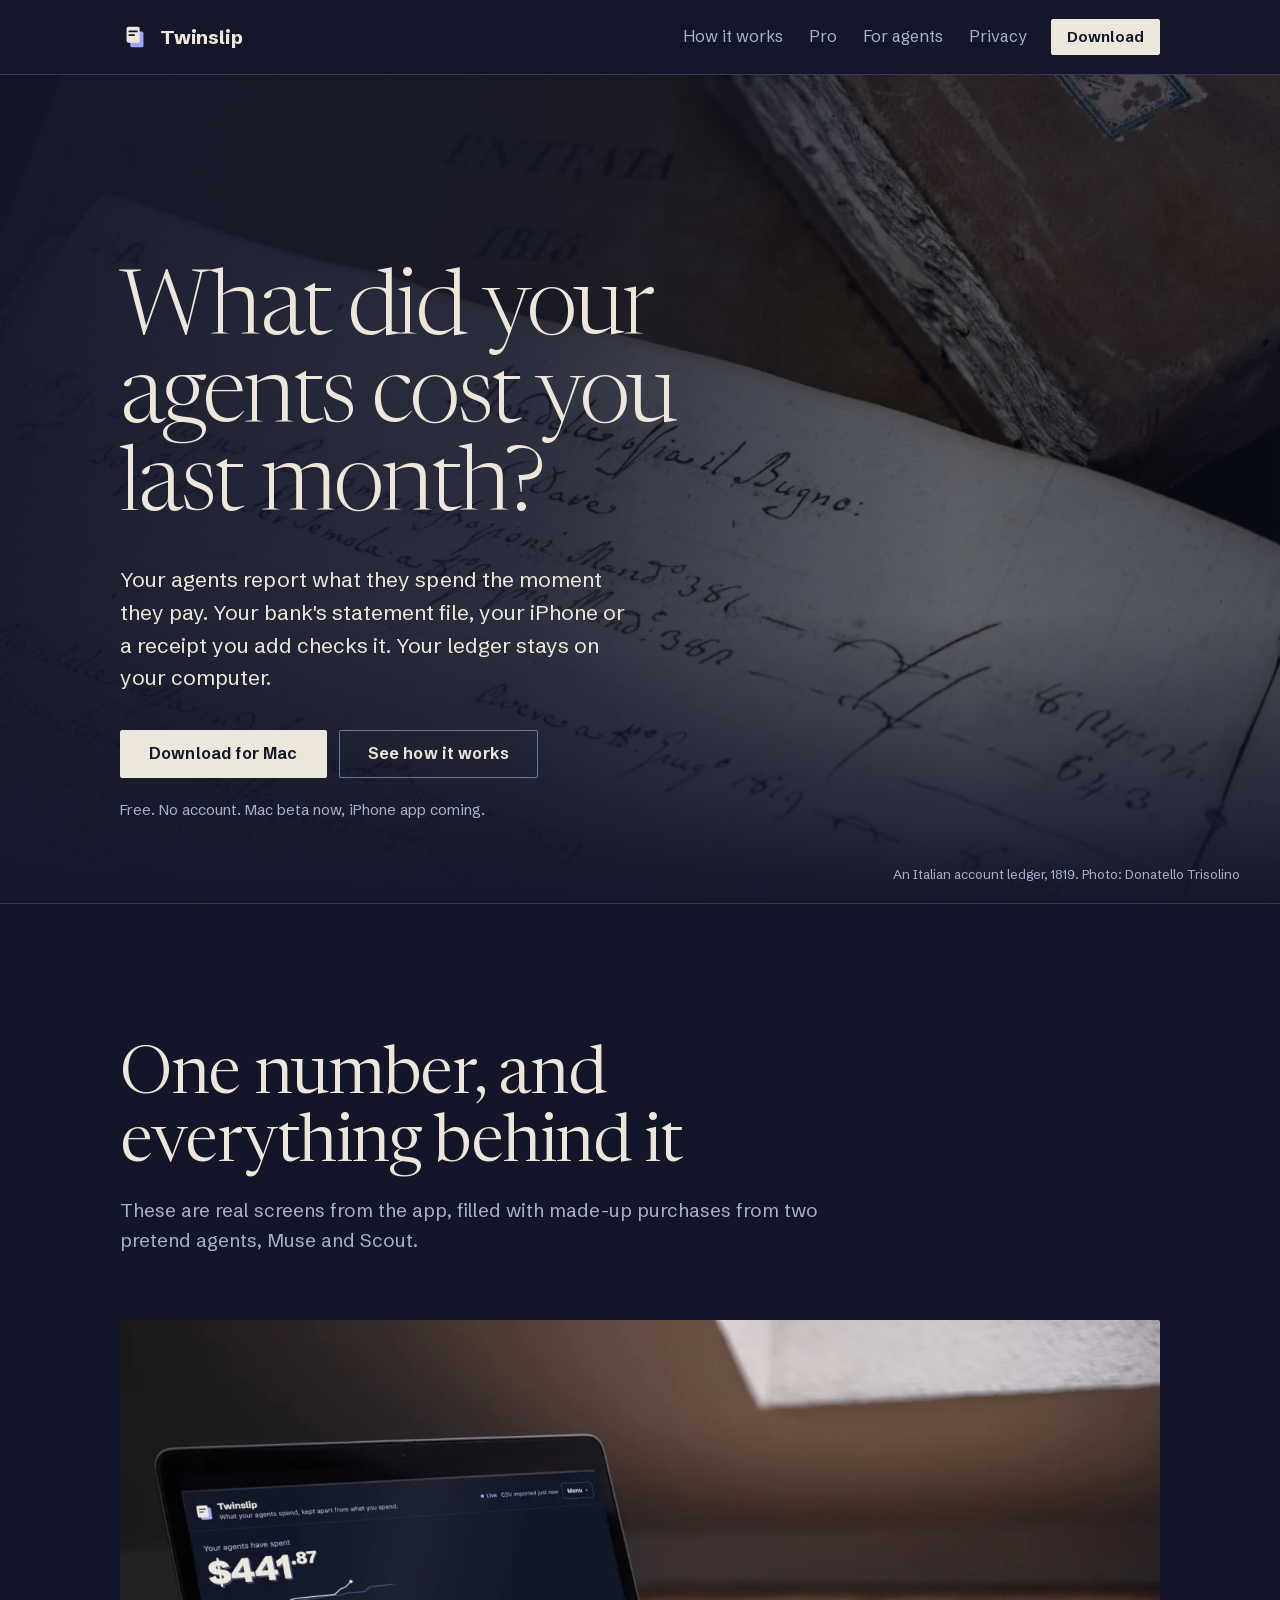
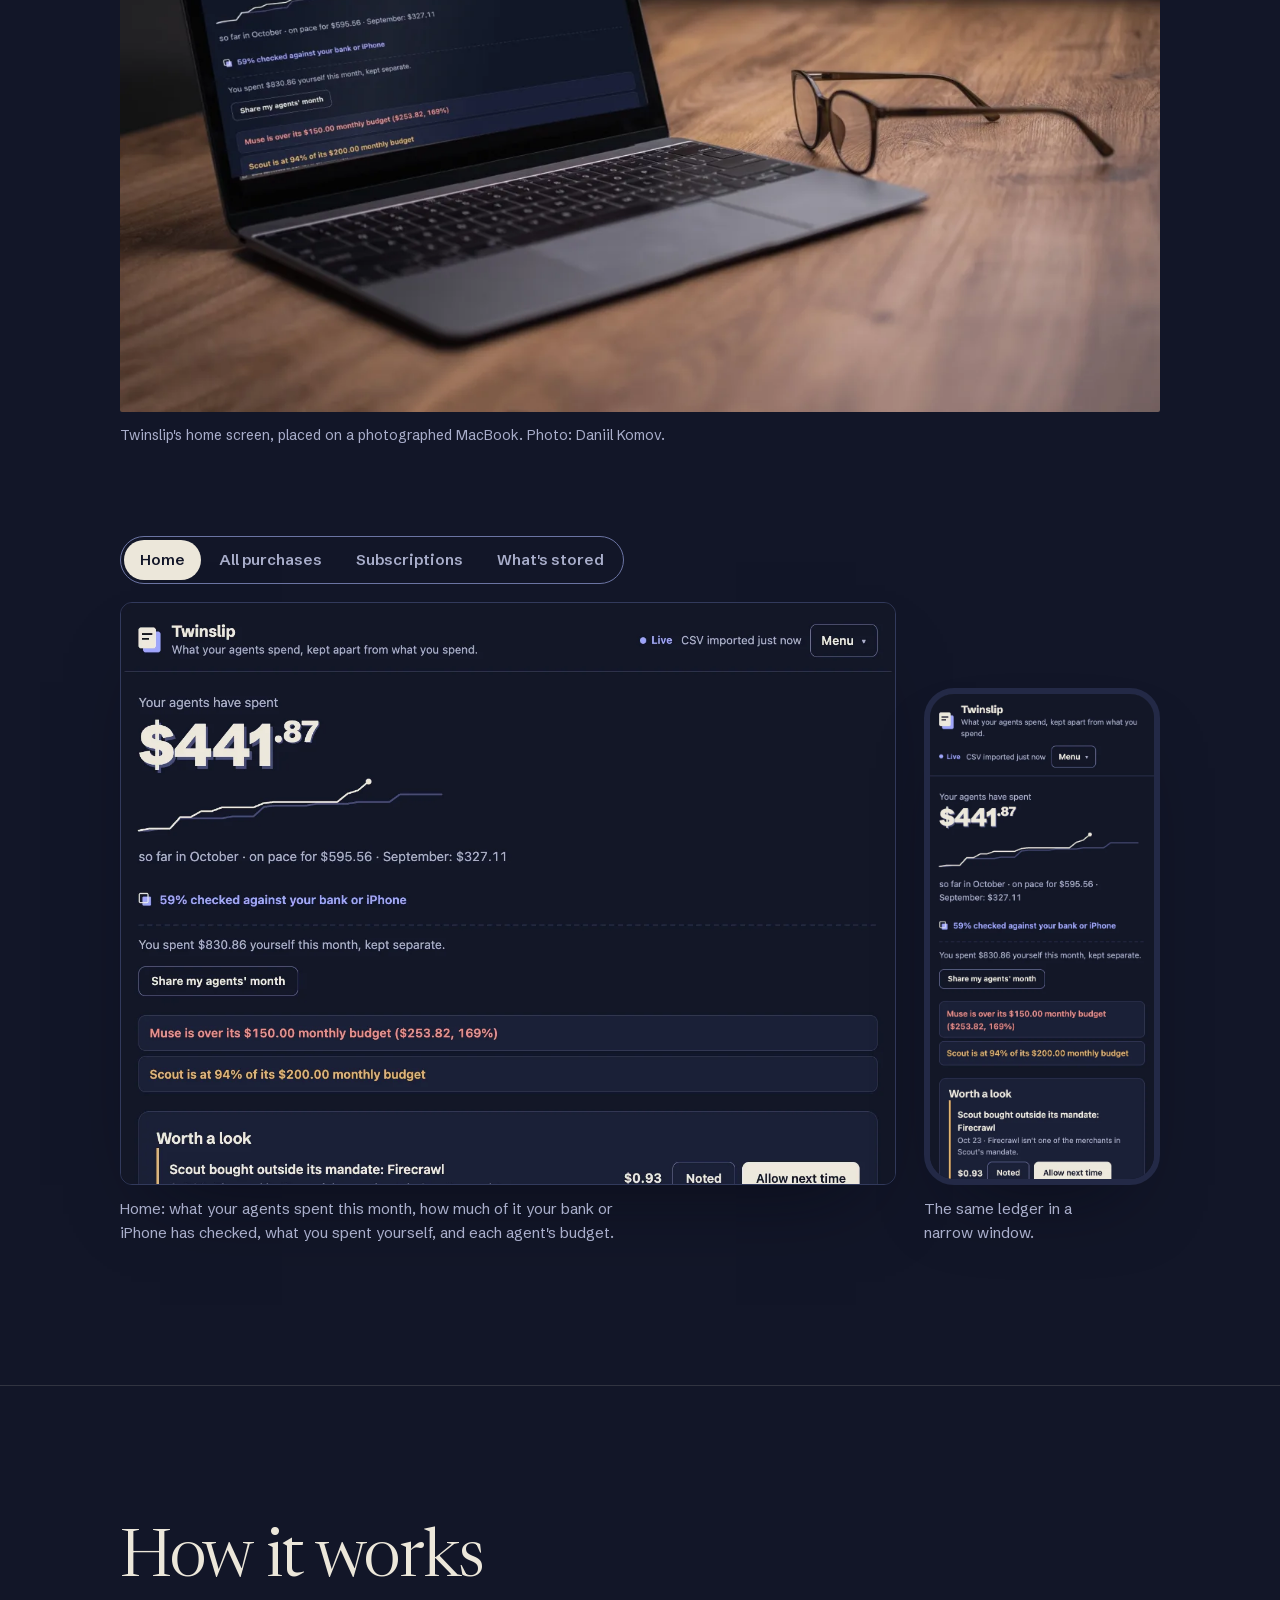
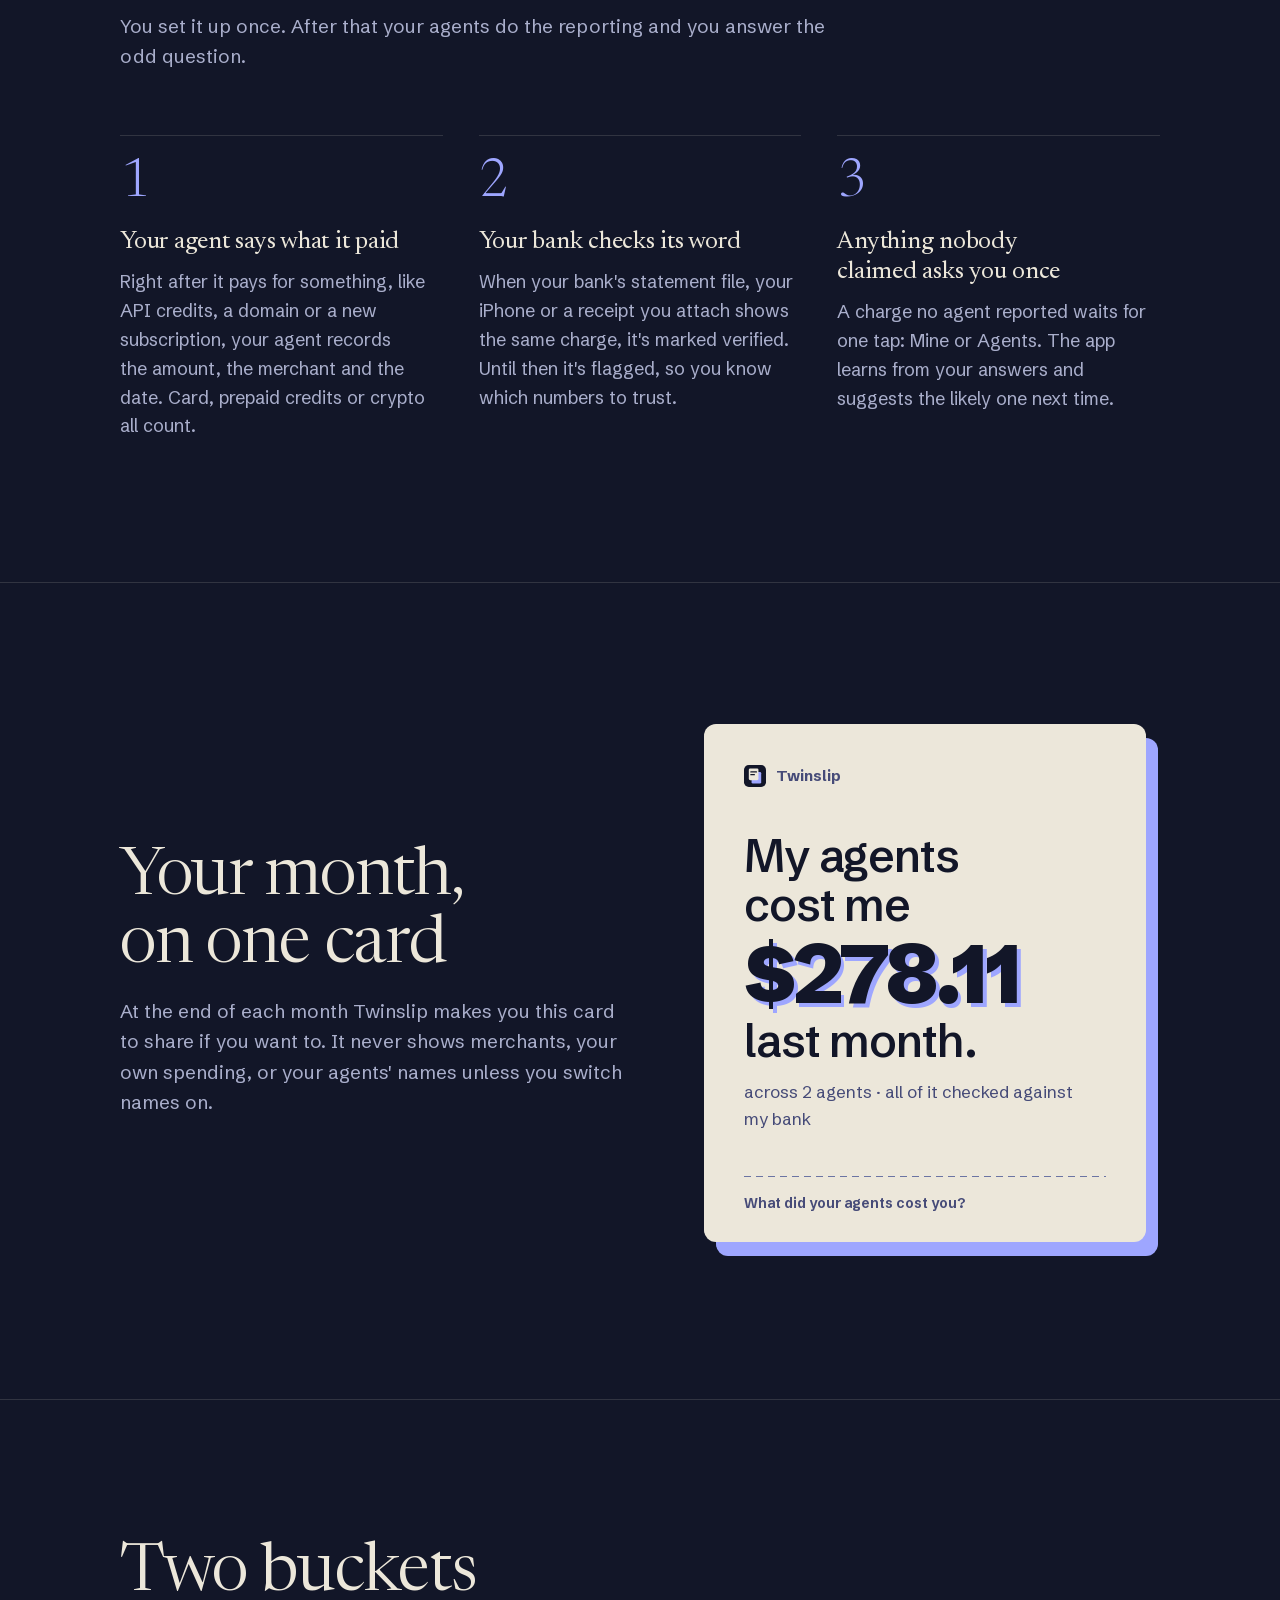
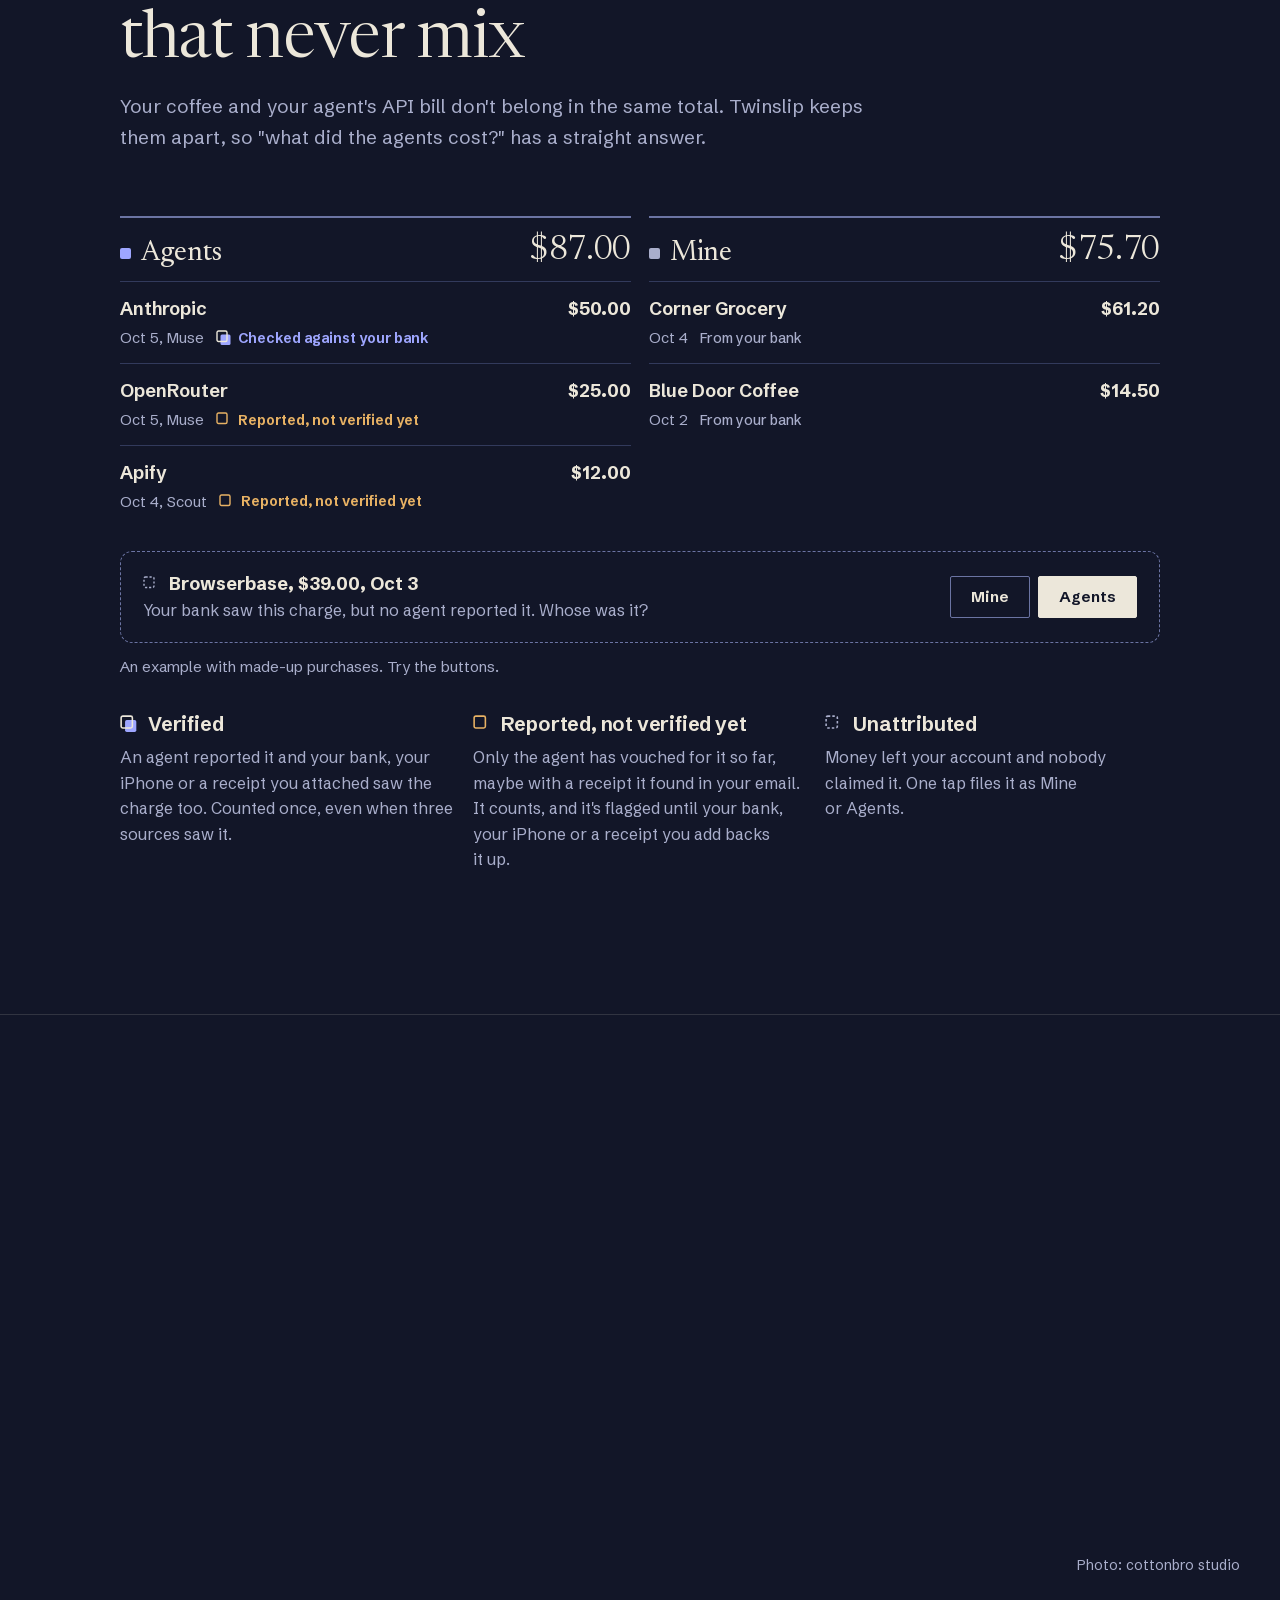
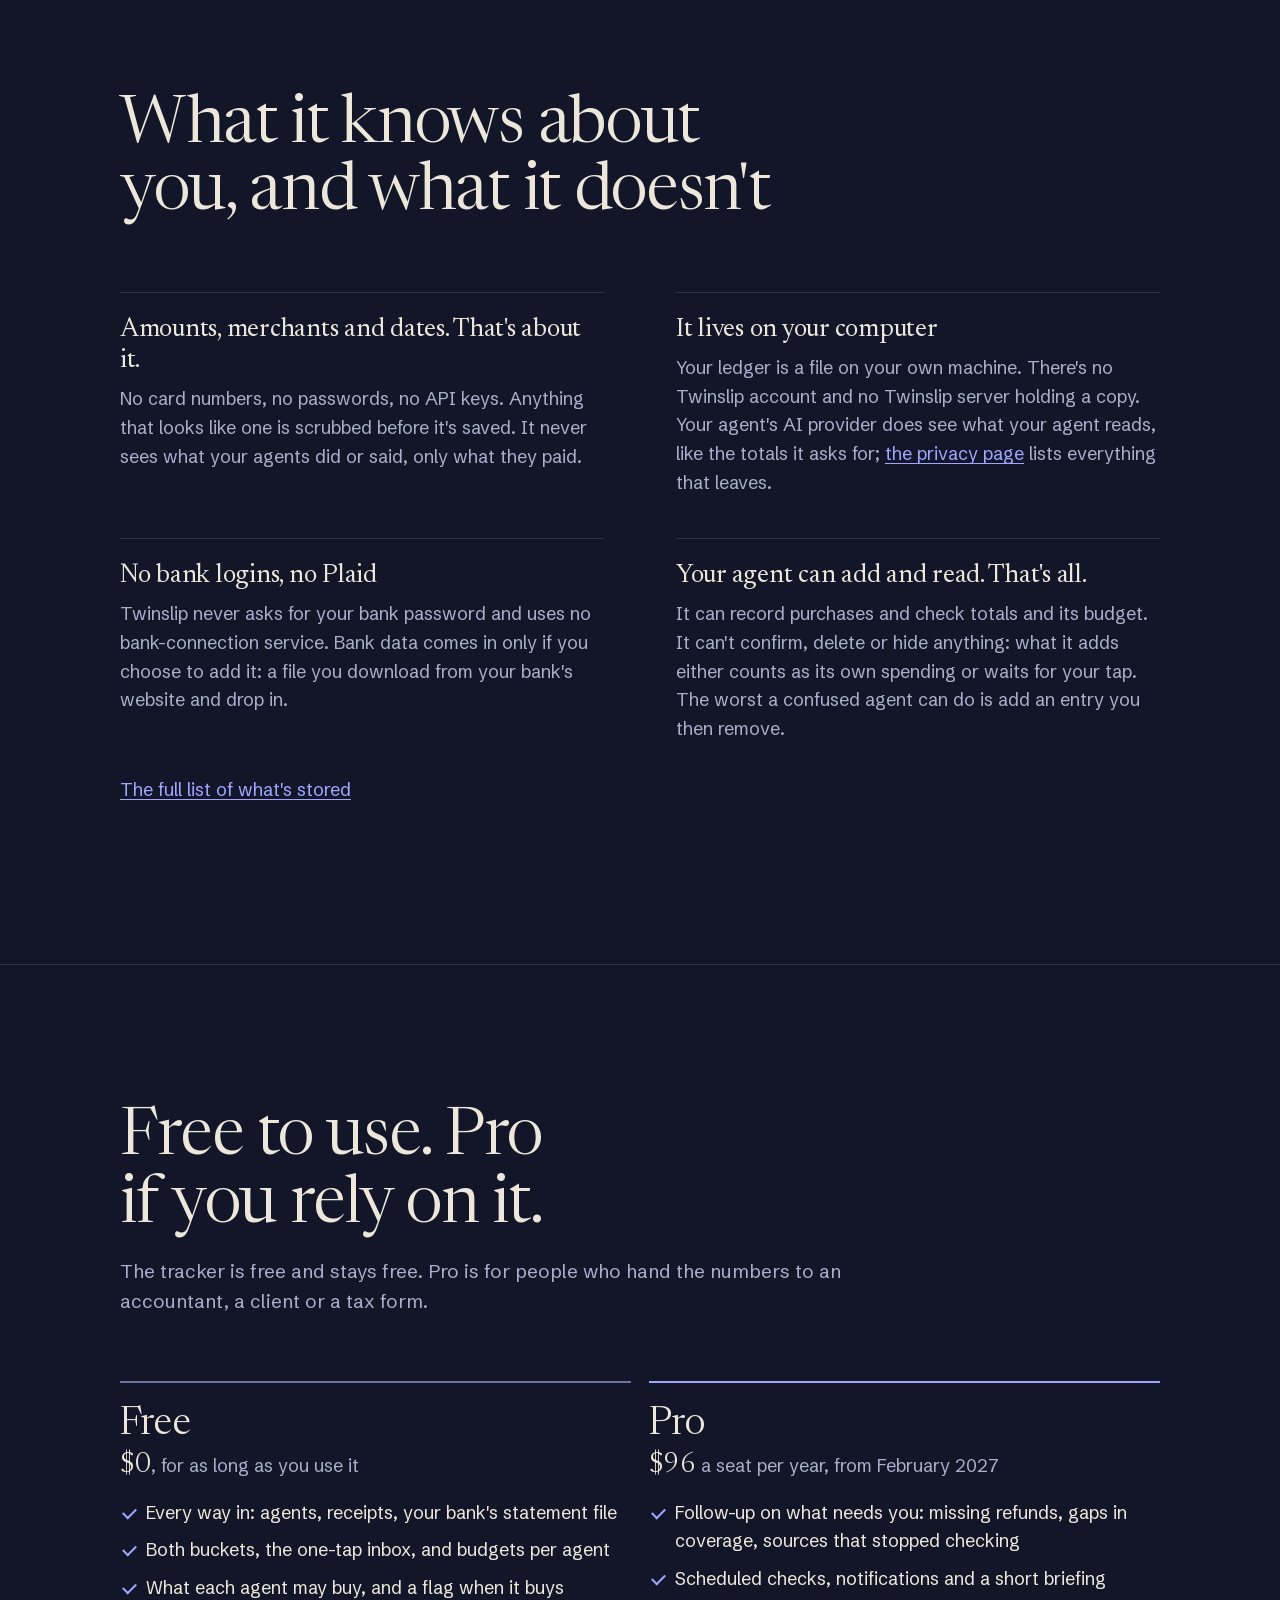
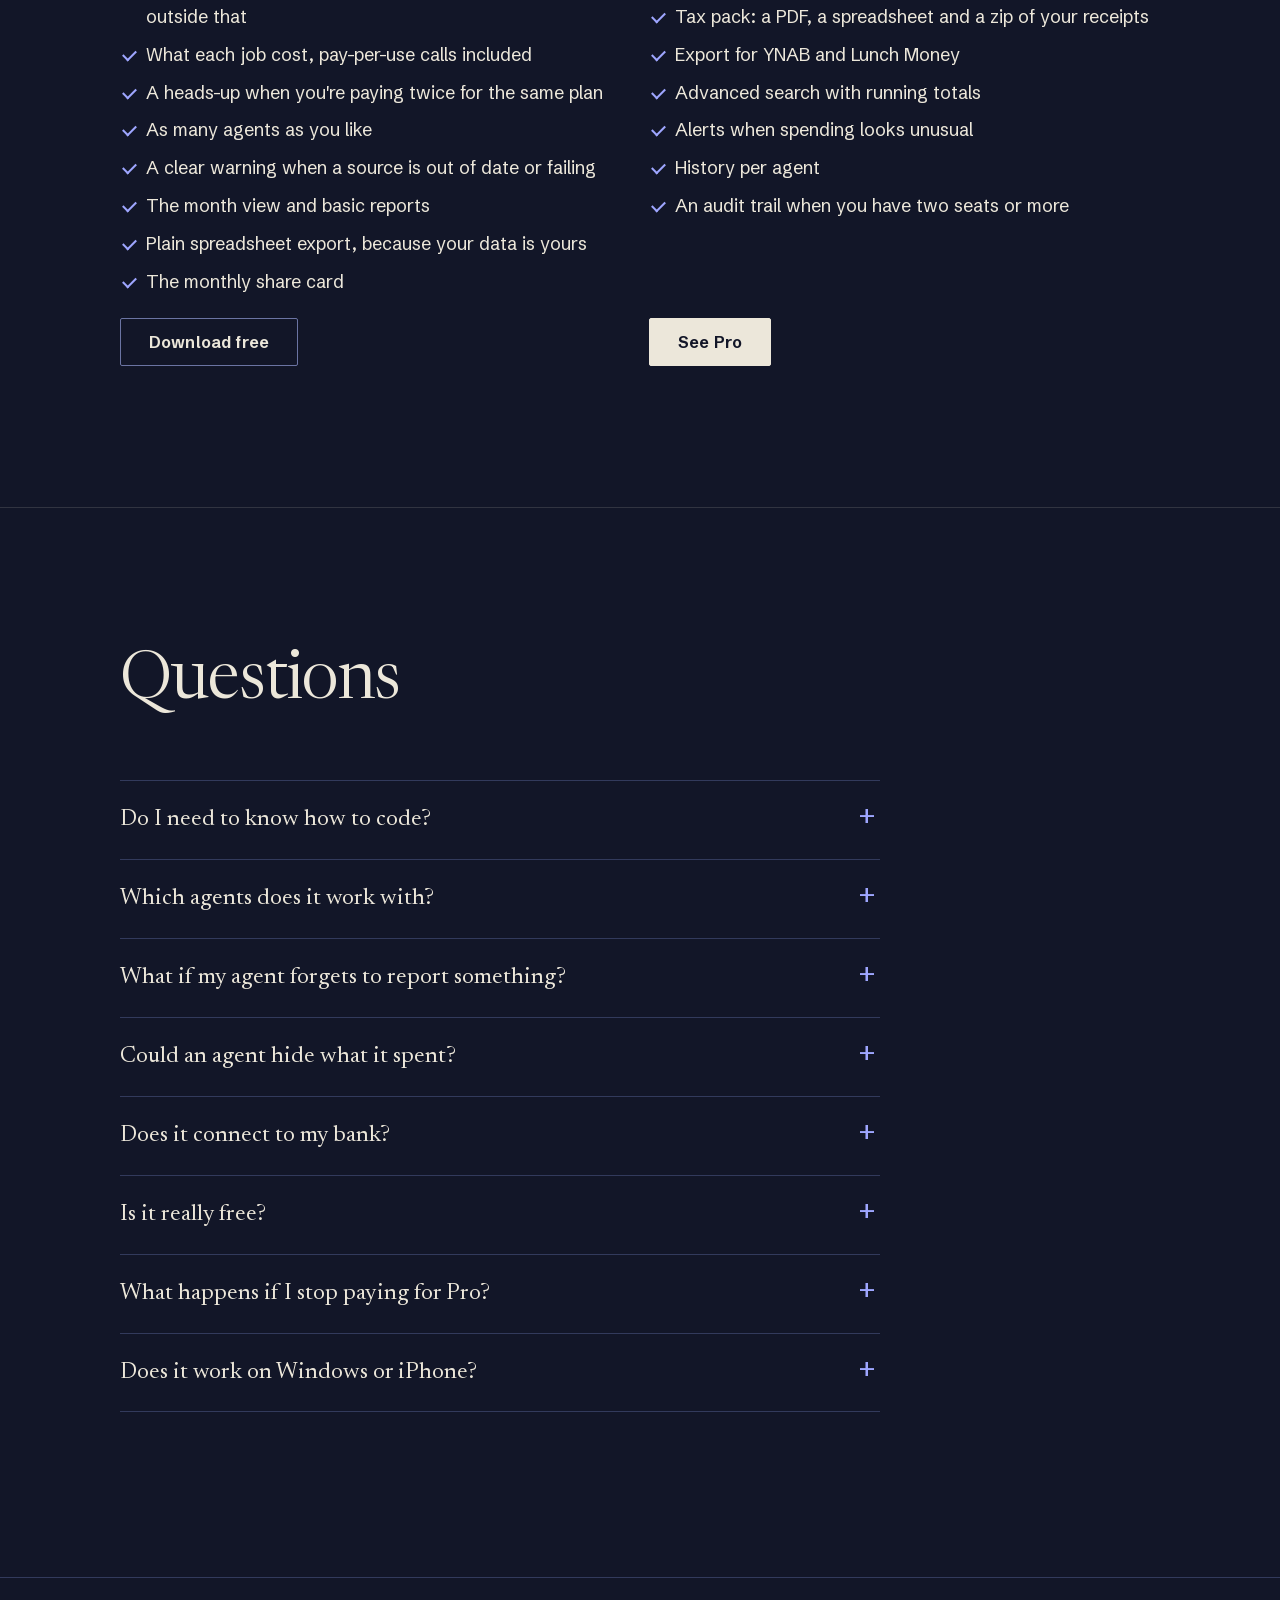
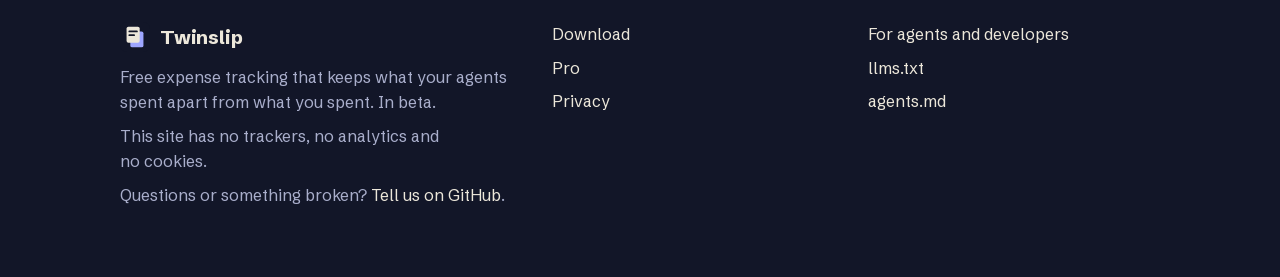
==== index.html @ 0b44248e "Publish 2026-10-23 11:46" ====
<!doctype html>
<html lang="en">
<head>
<meta charset="utf-8">
<meta name="viewport" content="width=device-width, initial-scale=1">
<meta http-equiv="Content-Security-Policy" content="default-src 'self'; img-src 'self' data:; script-src 'self'; style-src 'self'; base-uri 'none'; form-action 'none'">
<meta name="referrer" content="strict-origin-when-cross-origin">
<title>Twinslip: what did your agents cost you last month?</title>
<meta name="description" content="Free expense tracking that keeps what your AI agents spent apart from what you spent. Agents report their own purchases, your bank's statement file or your iPhone checks them, and your ledger stays on your computer.">
<link rel="canonical" href="https://graychar2425-blip.github.io/twinslip-site/">
<link rel="icon" href="favicon.svg" type="image/svg+xml">
<meta name="theme-color" content="#121628">
<meta property="og:type" content="website">
<meta property="og:site_name" content="Twinslip">
<meta property="og:title" content="What did your agents cost you last month?">
<meta property="og:description" content="Free, local-first expense tracking that keeps what your agents spent apart from what you spent.">
<meta property="og:url" content="https://graychar2425-blip.github.io/twinslip-site/">
<meta property="og:image" content="https://graychar2425-blip.github.io/twinslip-site/og-image.png">
<meta property="og:image:width" content="1200">
<meta property="og:image:height" content="630">
<meta property="og:image:alt" content="My agents cost me $278.11 last month, across 2 agents, all of it checked against my bank.">
<meta name="twitter:card" content="summary_large_image">
<link rel="alternate" type="text/plain" href="llms.txt" title="llms.txt">
<link rel="preload" href="fonts/newsreader-latin.woff2" as="font" type="font/woff2" crossorigin>
<link rel="preload" href="fonts/schibsted-grotesk-latin.woff2" as="font" type="font/woff2" crossorigin>
<link rel="stylesheet" href="style.css">
<script src="main.js" defer></script>
</head>
<body>
<a class="skip" href="#main">Skip to content</a>
<header class="site-head">
  <div class="wrap">
    <a class="brand" href="./"><img src="favicon.svg" alt="" width="30" height="30">Twinslip</a>
    <nav class="nav" aria-label="Main">
      <a href="#how">How it works</a>
      <a href="pro.html">Pro</a>
      <a href="agents.html">For agents</a>
      <a class="nav-wide" href="privacy.html">Privacy</a>
      <a class="btn" href="download.html">Download</a>
    </nav>
  </div>
</header>

<main id="main">
  <section class="hero">
    <img class="hero-photo" src="assets/photo/ledger-1819-1400.webp" srcset="assets/photo/ledger-1819-1400.webp 1400w, assets/photo/ledger-1819-2400.webp 2400w" sizes="100vw" alt="" fetchpriority="high">
    <div class="wrap">
      <div class="hero-copy">
        <h1>What did your agents cost you last month?</h1>
        <p class="lead">Your agents report what they spend the moment they pay. Your bank's statement file, your iPhone or a receipt you add checks it. Your ledger stays on your computer.</p>
        <div class="actions">
          <a class="btn" href="download.html">Download for Mac</a>
          <a class="btn ghost" href="#how">See how it works</a>
        </div>
        <p class="fine">Free. No account. Mac beta now, iPhone app coming.</p>
      </div>
    </div>
    <p class="photo-credit">An Italian account ledger, 1819. Photo: Donatello Trisolino</p>
  </section>

  <section class="rule-top" aria-labelledby="see-h">
    <div class="wrap">
      <div class="section-head">
        <h2 id="see-h">One number, and everything behind it</h2>
        <p>These are real screens from the app, filled with made-up purchases from two pretend agents, Muse and Scout.</p>
      </div>
      <figure class="desk">
        <img src="assets/photo/mac-desk-1400.webp" srcset="assets/photo/mac-desk-1400.webp 1400w, assets/photo/mac-desk-2400.webp 2400w" sizes="(max-width: 1180px) 100vw, 1120px" width="2400" height="1597" alt="Twinslip open on a MacBook on a wooden desk beside a pair of reading glasses: your agents have spent $441.87 so far in October, 59% checked against your bank or iPhone." loading="lazy">
        <figcaption>Twinslip's home screen, placed on a photographed MacBook. Photo: Daniil Komov.</figcaption>
      </figure>
      <div class="shots">
        <div>
          <div class="tabs" role="tablist" aria-label="App screens" data-shots>
            <button type="button" role="tab" id="t-home" aria-controls="p-home" aria-selected="true">Home</button>
            <button type="button" role="tab" id="t-all" aria-controls="p-all" aria-selected="false" tabindex="-1">All purchases</button>
            <button type="button" role="tab" id="t-subs" aria-controls="p-subs" aria-selected="false" tabindex="-1">Subscriptions</button>
            <button type="button" role="tab" id="t-stored" aria-controls="p-stored" aria-selected="false" tabindex="-1">What's stored</button>
          </div>
          <figure class="panel" id="p-home" role="tabpanel" aria-labelledby="t-home">
            <div class="frame"><img src="assets/app-home.webp" width="1332" height="1350" alt="Twinslip home screen with demo data. Your agents have spent $441.87 so far in October, on pace for $595.56, against $327.11 in September, 59% checked against your bank or iPhone; you spent $830.86 yourself, kept separate. Muse is over its $150.00 monthly budget and Scout is at 94% of its $200.00 budget. Worth a look: two purchases Scout made outside its mandate, Firecrawl $0.93 and Bright Data $75.00, each with Noted and Allow next time, and two services paid twice, Browserbase and Notion."></div>
            <figcaption>Home: what your agents spent this month, how much of it your bank or iPhone has checked, what you spent yourself, and each agent's budget.</figcaption>
          </figure>
          <figure class="panel" id="p-all" role="tabpanel" aria-labelledby="t-all" hidden>
            <div class="frame"><img src="assets/app-purchases.webp" width="1332" height="780" alt="All purchases for October, with an Agents and Mine switch and a search box. Firecrawl $0.93 paid in crypto by Scout and Exa $2.42 paid in crypto by Muse, both reported by the agent and not verified yet. Anthropic $50.00 paid by card, reported by Muse and verified by the bank, with a receipt Muse found kept as evidence. Each row has Attach receipt, Expect a refund and Undo." loading="lazy"></div>
            <figcaption>All purchases: who paid, how, and what backs it up. Search with running totals, like "openai last-month".</figcaption>
          </figure>
          <figure class="panel" id="p-subs" role="tabpanel" aria-labelledby="t-subs" hidden>
            <div class="frame"><img src="assets/app-subscriptions.webp" width="1332" height="870" alt="Subscriptions agents started: about $143.12 a month across 6 active subscriptions. Browserbase $39.00 and ElevenLabs $22.00 started by Muse; Vercel $20.00, AWS $13.12 and Browserbase $39.00 started by Scout." loading="lazy"></div>
            <figcaption>Subscriptions your agents started, found from repeat charges, with the monthly cost and the next charge date.</figcaption>
          </figure>
          <figure class="panel" id="p-stored" role="tabpanel" aria-labelledby="t-stored" hidden>
            <div class="frame"><img src="assets/app-whats-stored.webp" width="1332" height="1275" alt="The What Twinslip stores page: your ledger stays on this computer, what leaves it, what it keeps, what it never keeps, and what your agent can do." loading="lazy"></div>
            <figcaption>What's stored: the app's own page about your data. The same list is on <a href="privacy.html">our privacy page</a>.</figcaption>
          </figure>
        </div>
        <figure class="phone">
          <div class="frame"><img src="assets/app-phone.webp" width="585" height="1266" alt="The same ledger at phone width: $441.87 spent by agents so far in October, and $830.86 spent by you, kept separate." loading="lazy"></div>
          <figcaption>The same ledger in a narrow window.</figcaption>
        </figure>
      </div>
    </div>
  </section>

  <section id="how" class="rule-top" aria-labelledby="how-h">
    <div class="wrap">
      <div class="section-head">
        <h2 id="how-h">How it works</h2>
        <p>You set it up once. After that your agents do the reporting and you answer the odd question.</p>
      </div>
      <ol class="steps">
        <li>
          <h3>Your agent says what it paid</h3>
          <p>Right after it pays for something, like API credits, a domain or a new subscription, your agent records the amount, the merchant and the date. Card, prepaid credits or crypto all count.</p>
        </li>
        <li>
          <h3>Your bank checks its word</h3>
          <p>When your bank's statement file, your iPhone or a receipt you attach shows the same charge, it's marked verified. Until then it's flagged, so you know which numbers to trust.</p>
        </li>
        <li>
          <h3>Anything nobody claimed asks you once</h3>
          <p>A charge no agent reported waits for one tap: Mine or Agents. The app learns from your answers and suggests the likely one next time.</p>
        </li>
      </ol>
    </div>
  </section>

  <section class="rule-top" aria-labelledby="card-h">
    <div class="wrap papers">
      <div class="section-head">
        <h2 id="card-h">Your month, on one card</h2>
        <p class="card-caption">At the end of each month Twinslip makes you this card to share if you want to. It never shows merchants, your own spending, or your agents' names unless you switch names on.</p>
      </div>
      <div class="card-wrap">
        <div class="card-stack">
        <div class="copy-slip" aria-hidden="true"></div>
        <figure class="share-card" aria-labelledby="card-text">
          <div class="card-brand"><img src="favicon.svg" alt="" width="22" height="22">Twinslip</div>
          <div id="card-text">
            <p class="headline">My agents cost me <strong>$278.11</strong> last month.</p>
            <p class="line">across 2 agents · all of it checked against my bank</p>
          </div>
          <p class="foot">What did your agents cost you?</p>
        </figure>
        </div>
      </div>
    </div>
  </section>

  <section class="rule-top" aria-labelledby="buckets-h">
    <div class="wrap">
      <div class="section-head">
        <h2 id="buckets-h">Two buckets that never mix</h2>
        <p>Your coffee and your agent's API bill don't belong in the same total. Twinslip keeps them apart, so "what did the agents cost?" has a straight answer.</p>
      </div>
      <div class="buckets">
        <div class="bucket agents">
          <div class="bucket-head"><h3>Agents</h3><span class="bucket-total" data-total="agents" data-cents="8700">$87.00</span></div>
          <ul class="entries" data-entries="agents">
            <li><span class="m">Anthropic</span><span class="amt">$50.00</span><span class="d"><span>Oct 5, Muse</span><span class="state ok"><svg class="slip" viewBox="0 0 16 16" aria-hidden="true"><rect class="copy" x="4.5" y="4.5" width="10" height="10.5" rx="1.5"/><rect class="orig" x="1" y="1" width="10" height="10.5" rx="1.5"/></svg>Checked against your bank</span></span></li>
            <li><span class="m">OpenRouter</span><span class="amt">$25.00</span><span class="d"><span>Oct 5, Muse</span><span class="state flag"><svg class="slip" viewBox="0 0 16 16" aria-hidden="true"><rect class="orig" x="1" y="1" width="10" height="10.5" rx="1.5"/></svg>Reported, not verified yet</span></span></li>
            <li><span class="m">Apify</span><span class="amt">$12.00</span><span class="d"><span>Oct 4, Scout</span><span class="state flag"><svg class="slip" viewBox="0 0 16 16" aria-hidden="true"><rect class="orig" x="1" y="1" width="10" height="10.5" rx="1.5"/></svg>Reported, not verified yet</span></span></li>
          </ul>
        </div>
        <div class="bucket mine">
          <div class="bucket-head"><h3>Mine</h3><span class="bucket-total" data-total="mine" data-cents="7570">$75.70</span></div>
          <ul class="entries" data-entries="mine">
            <li><span class="m">Corner Grocery</span><span class="amt">$61.20</span><span class="d"><span>Oct 4</span><span class="state src">From your bank</span></span></li>
            <li><span class="m">Blue Door Coffee</span><span class="amt">$14.50</span><span class="d"><span>Oct 2</span><span class="state src">From your bank</span></span></li>
          </ul>
        </div>
      </div>
      <div class="ask" data-ask data-merchant="Browserbase" data-cents="3900">
        <div class="who">
          <div class="m"><span class="state wait"><svg class="slip" viewBox="0 0 16 16" aria-hidden="true"><rect class="orig" x="1" y="1" width="10" height="10.5" rx="1.5"/></svg><span class="sr">Waiting for you: </span></span>Browserbase, $39.00, Oct 3</div>
          <div class="q">Your bank saw this charge, but no agent reported it. Whose was it?</div>
        </div>
        <div class="pick">
          <button type="button" data-bucket="mine" class="mine">Mine</button>
          <button type="button" data-bucket="agents">Agents</button>
        </div>
      </div>
      <p class="small muted below">An example with made-up purchases. Try the buttons.</p>
      <div class="legend">
        <div><h3><span class="state ok"><svg class="slip" viewBox="0 0 16 16" aria-hidden="true"><rect class="copy" x="4.5" y="4.5" width="10" height="10.5" rx="1.5"/><rect class="orig" x="1" y="1" width="10" height="10.5" rx="1.5"/></svg></span>Verified</h3><p>An agent reported it and your bank, your iPhone or a receipt you attached saw the charge too. Counted once, even when three sources saw it.</p></div>
        <div><h3><span class="state flag"><svg class="slip" viewBox="0 0 16 16" aria-hidden="true"><rect class="orig" x="1" y="1" width="10" height="10.5" rx="1.5"/></svg></span>Reported, not verified yet</h3><p>Only the agent has vouched for it so far, maybe with a receipt it found in your email. It counts, and it's flagged until your bank, your iPhone or a receipt you add backs it up.</p></div>
        <div><h3><span class="state wait"><svg class="slip" viewBox="0 0 16 16" aria-hidden="true"><rect class="orig" x="1" y="1" width="10" height="10.5" rx="1.5"/></svg></span>Unattributed</h3><p>Money left your account and nobody claimed it. One tap files it as Mine or Agents.</p></div>
      </div>
    </div>
  </section>

  <section class="rule-top" aria-labelledby="trust-h">
    <figure class="pen">
      <img src="assets/photo/fountain-pen-1400.webp" srcset="assets/photo/fountain-pen-1400.webp 1400w, assets/photo/fountain-pen-2400.webp 2400w" sizes="100vw" width="2400" height="1600" alt="" loading="lazy">
      <figcaption>Photo: cottonbro studio</figcaption>
    </figure>
    <div class="wrap">
      <div class="section-head">
        <h2 id="trust-h">What it knows about you, and what it doesn't</h2>
      </div>
      <dl class="trust">
        <div>
          <dt>Amounts, merchants and dates. That's about it.</dt>
          <dd>No card numbers, no passwords, no API keys. Anything that looks like one is scrubbed before it's saved. It never sees what your agents did or said, only what they paid.</dd>
        </div>
        <div>
          <dt>It lives on your computer</dt>
          <dd>Your ledger is a file on your own machine. There's no Twinslip account and no Twinslip server holding a copy. Your agent's AI provider does see what your agent reads, like the totals it asks for; <a href="privacy.html">the privacy page</a> lists everything that leaves.</dd>
        </div>
        <div>
          <dt>No bank logins, no Plaid</dt>
          <dd>Twinslip never asks for your bank password and uses no bank-connection service. Bank data comes in only if you choose to add it: a file you download from your bank's website and drop in.</dd>
        </div>
        <div>
          <dt>Your agent can add and read. That's all.</dt>
          <dd>It can record purchases and check totals and its budget. It can't confirm, delete or hide anything: what it adds either counts as its own spending or waits for your tap. The worst a confused agent can do is add an entry you then remove.</dd>
        </div>
      </dl>
      <p class="below-l"><a href="privacy.html">The full list of what's stored</a></p>
    </div>
  </section>

  <section class="rule-top" aria-labelledby="plans-h">
    <div class="wrap">
      <div class="section-head">
        <h2 id="plans-h">Free to use. Pro if you rely on it.</h2>
        <p>The tracker is free and stays free. Pro is for people who hand the numbers to an accountant, a client or a tax form.</p>
      </div>
      <div class="plans">
        <div class="plan">
          <h3>Free</h3>
          <p class="price"><b>$0</b>, for as long as you use it</p>
          <ul class="ticks">
            <li>Every way in: agents, receipts, your bank's statement file</li>
            <li>Both buckets, the one-tap inbox, and budgets per agent</li>
            <li>What each agent may buy, and a flag when it buys outside that</li>
            <li>What each job cost, pay-per-use calls included</li>
            <li>A heads-up when you're paying twice for the same plan</li>
            <li>As many agents as you like</li>
            <li>A clear warning when a source is out of date or failing</li>
            <li>The month view and basic reports</li>
            <li>Plain spreadsheet export, because your data is yours</li>
            <li>The monthly share card</li>
          </ul>
          <a class="btn ghost" href="download.html">Download free</a>
        </div>
        <div class="plan pro">
          <h3>Pro</h3>
          <p class="price"><b>$96</b> a seat per year, from February 2027</p>
          <ul class="ticks">
            <li>Follow-up on what needs you: missing refunds, gaps in coverage, sources that stopped checking</li>
            <li>Scheduled checks, notifications and a short briefing</li>
            <li>Tax pack: a PDF, a spreadsheet and a zip of your receipts</li>
            <li>Export for YNAB and Lunch Money</li>
            <li>Advanced search with running totals</li>
            <li>Alerts when spending looks unusual</li>
            <li>History per agent</li>
            <li>An audit trail when you have two seats or more</li>
          </ul>
          <a class="btn" href="pro.html">See Pro</a>
        </div>
      </div>
    </div>
  </section>

  <section class="rule-top" aria-labelledby="faq-h">
    <div class="wrap narrow">
      <div class="section-head"><h2 id="faq-h">Questions</h2></div>
      <div class="faq">
        <details>
          <summary>Do I need to know how to code?</summary>
          <div class="a"><p>No. You download a folder, double-click a file, and tell your agent "Set up Twinslip." Your agent does the rest. The <a href="download.html">download page</a> walks through every click, including the one security prompt your Mac shows the first time.</p></div>
        </details>
        <details>
          <summary>Which agents does it work with?</summary>
          <div class="a"><p>Claude Code, checked end to end. Setup also connects Claude Desktop, Cursor and Windsurf if it finds them, but we haven't checked those end to end yet. Other agents and scripts can report a purchase with one command (untested so far); the <a href="agents.html">page for agents and developers</a> has the details.</p></div>
        </details>
        <details>
          <summary>What if my agent forgets to report something?</summary>
          <div class="a"><p>If you've added your bank's statement file, or your agent has swept your email for receipts, the charge still shows up. It lands in the inbox as unattributed and asks you once: Mine or Agents.</p></div>
        </details>
        <details>
          <summary>Could an agent hide what it spent?</summary>
          <div class="a"><p>No. Agents can add and read. They can't confirm, delete or hide anything: what they add either counts as their own spending or waits for your tap. A refund an agent reports waits for your tap before it lowers a total. What it can do is fail to report: a payment it never mentions, made outside your bank (prepaid credits, crypto, another card), stays unseen unless another source catches it. Card payments show up when you import your bank's statement.</p></div>
        </details>
        <details>
          <summary>Does it connect to my bank?</summary>
          <div class="a"><p>No. It never logs into your bank and uses no bank-connection service like Plaid. To check purchases against your bank, download the statement file (CSV) your bank's website offers and drop it in. Without it, your agents' own reports and your receipts still work.</p></div>
        </details>
        <details>
          <summary>Is it really free?</summary>
          <div class="a"><p>Yes. Tracking, both buckets, the inbox, budgets, what each agent may buy, the cost of each job, as many agents as you like, all your history, warnings when a source is out of date, and plain export are free and stay free. <a href="pro.html">Pro</a> adds ongoing oversight (follow-up on missing refunds and gaps, a briefing) and the tools you need when other people rely on your numbers, like a tax pack and accounting exports.</p></div>
        </details>
        <details>
          <summary>What happens if I stop paying for Pro?</summary>
          <div class="a"><p>The Pro tools switch off. Your data stays exactly where it is, and the tracker keeps working like it did before you upgraded.</p></div>
        </details>
        <details>
          <summary>Does it work on Windows or iPhone?</summary>
          <div class="a"><p>The beta download is for Mac. An iPhone app is on the way; it will pass Wallet (Apple Pay) taps and the bank texts you set up from your phone to the Mac, rather than keep a ledger of its own.</p></div>
        </details>
      </div>
    </div>
  </section>
</main>

<footer class="site-foot">
  <div class="wrap">
    <div>
      <a class="brand" href="./"><img src="favicon.svg" alt="" width="30" height="30">Twinslip</a>
      <p>Free expense tracking that keeps what your agents spent apart from what you spent. In beta.</p>
      <p>This site has no trackers, no analytics and no cookies.</p>
      <p>Questions or something broken? <a href="https://github.com/graychar2425-blip/agent-ledger-site/issues">Tell us on GitHub</a>.</p>
    </div>
    <nav aria-label="Product">
      <a href="download.html">Download</a>
      <a href="pro.html">Pro</a>
      <a class="nav-wide" href="privacy.html">Privacy</a>
    </nav>
    <nav aria-label="For agents and developers">
      <a href="agents.html">For agents and developers</a>
      <a href="llms.txt">llms.txt</a>
      <a href="agents.md">agents.md</a>
    </nav>
  </div>
</footer>
</body>
</html>
---- style.css ----
/* Twinslip website. One stylesheet, no build. "Carbon copy" (docs/DESIGN.md): ivory paper
   on blue-black carbon, and the blue-violet of carbon transfer for what's been seen twice.
   The site is carried by real photographs (credited where they appear) and the real app; type and
   rules stay quiet around them. Every color is still a token; tints come from color-mix().
   Colors come from design/tokens.json and match the app (public/style.css). */

@font-face {
  font-family: "Schibsted Grotesk";
  src: url("fonts/schibsted-grotesk-latin.woff2") format("woff2");
  font-weight: 400 900;
  font-display: swap;
}
@font-face {
  font-family: "Newsreader";
  src: url("fonts/newsreader-latin.woff2") format("woff2");
  font-weight: 200 800;
  font-display: swap;
}
@font-face {
  font-family: "Azeret Mono";
  src: url("fonts/azeret-mono-latin.woff2") format("woff2");
  font-weight: 400 500;
  font-display: swap;
}

:root {
  --carbon: #121628;
  --sheet: #1a1f36;
  --sheet-2: #232946;
  --rule: #323a5c;
  --edge: #6b74a3;
  --paper: #ece7da;
  --paper-bright: #fffaee;
  --paper-2: #a9aecb;
  --transfer: #9ea6ff;
  --copy: #464b78;
  --flag: #e8b264;
  --alarm: #f28b82;
  --bar-3: #7fc8c0;
  --bar-4: #d7a0c0;

  --display: "Schibsted Grotesk", ui-sans-serif, system-ui, -apple-system, "Segoe UI", sans-serif;
  --mono: "Azeret Mono", ui-monospace, "SF Mono", Menlo, Consolas, monospace;
  --serif: "Newsreader", "Iowan Old Style", Georgia, serif;
  --hair: color-mix(in srgb, var(--paper) 14%, transparent);
  --ease: cubic-bezier(0.16, 1, 0.3, 1);
  --perforation: repeating-linear-gradient(90deg, var(--rule) 0 7px, transparent 7px 12px);
  --radius-s: 8px;
  --radius: 12px;
  --wrap: 1120px;
  --gutter: clamp(16px, 4vw, 40px);
  color-scheme: dark;
}

* { box-sizing: border-box; }
[hidden] { display: none !important; }
html { -webkit-text-size-adjust: 100%; scroll-padding-top: 16px; scrollbar-color: var(--rule) var(--carbon); }
@media (prefers-reduced-motion: no-preference) { html { scroll-behavior: smooth; } }
body {
  margin: 0;
  background: var(--carbon);
  color: var(--paper);
  font: 18px/1.6 var(--display);
  overflow-wrap: break-word;
  caret-color: var(--transfer);
}
::selection { background: rgb(158 166 255 / 0.35); color: var(--paper); }
/* Velvet: a fine grain over the carbon so it never reads as a flat screen. */
body::before {
  content: ""; position: fixed; inset: 0; pointer-events: none; z-index: 100; opacity: 0.06; mix-blend-mode: overlay;
  background-image: url("data:image/svg+xml,%3Csvg xmlns='http://www.w3.org/2000/svg' width='180' height='180'%3E%3Cfilter id='n'%3E%3CfeTurbulence type='fractalNoise' baseFrequency='.9' numOctaves='2' stitchTiles='stitch'/%3E%3C/filter%3E%3Crect width='100%25' height='100%25' filter='url(%23n)'/%3E%3C/svg%3E");
}
img { max-width: 100%; height: auto; display: block; }
a { color: var(--transfer); text-underline-offset: 3px; text-decoration-thickness: 1px; }
a:hover { text-decoration-thickness: 2px; }
:focus-visible { outline: 2px solid var(--transfer); outline-offset: 3px; border-radius: 4px; }
code, kbd, pre { font-family: var(--mono); font-size: 0.8em; }
code { background: var(--sheet-2); border-radius: 5px; padding: 1px 5px; }
kbd { border: 1px solid var(--edge); border-bottom-width: 2px; border-radius: 5px; padding: 0 5px; background: var(--sheet); }
p { margin: 0 0 1em; }
h1, h2, h3 { margin: 0; line-height: 1.08; text-wrap: balance; }
h2 { font: 350 clamp(38px, 5.4vw, 66px)/1.02 var(--serif); letter-spacing: -0.02em; }
h3 { font-size: 20px; font-weight: 650; letter-spacing: -0.01em; line-height: 1.3; }
.sr { position: absolute; width: 1px; height: 1px; overflow: hidden; clip: rect(0 0 0 0); white-space: nowrap; }
.skip { position: absolute; left: 12px; top: -60px; background: var(--paper); color: var(--carbon); padding: 8px 14px; border-radius: var(--radius-s); z-index: 50; }
.skip:focus { top: 12px; }
.muted { color: var(--paper-2); }
.small { font-size: 15px; }
.wrap { max-width: var(--wrap); margin: 0 auto; padding-inline: var(--gutter); }
.narrow > * { max-width: 760px; }

/* Header */
.site-head { padding-block: 18px; border-bottom: 1px solid var(--rule); }
.site-head .wrap { display: flex; align-items: center; justify-content: space-between; gap: 16px; flex-wrap: wrap; }
.brand { display: inline-flex; align-items: center; gap: 10px; color: var(--paper); text-decoration: none; font-weight: 750; font-size: 19px; letter-spacing: -0.01em; }
.brand img { width: 30px; height: 30px; }
.nav { display: flex; align-items: center; gap: 4px 22px; flex-wrap: wrap; font-size: 16px; }
.nav a { color: var(--paper-2); text-decoration: none; padding: 6px 2px; }
.nav a:hover { color: var(--paper); }
.nav a[aria-current="page"] { color: var(--paper); font-weight: 650; }
.nav .btn { padding: 8px 15px; min-height: 0; font-size: 15px; color: var(--carbon); }
@media (max-width: 620px) {
  .nav { width: 100%; justify-content: space-between; gap: 4px 12px; font-size: 15px; }
  .nav .btn { font-size: 14px; padding: 7px 12px; }
}

/* Buttons: paper is the emphasis; secondary is an outline on the carbon. */
.btn {
  display: inline-flex; align-items: center; justify-content: center; gap: 8px;
  font: 650 16px/1.2 var(--display);
  min-height: 48px; padding: 12px 22px; border-radius: 8px; cursor: pointer;
  border: 1px solid var(--paper); background: var(--paper); color: var(--carbon); text-decoration: none;
  border-radius: 2px; padding-inline: 28px; letter-spacing: 0.01em;
  transition: background-color 0.2s ease-out, border-color 0.2s ease-out, color 0.2s ease-out;
}
.btn:hover { background: var(--paper-bright); border-color: var(--paper-bright); text-decoration: none; }
.btn.ghost { background: transparent; color: var(--paper); border-color: var(--edge); }
.btn.ghost:hover { background: var(--sheet-2); border-color: var(--paper-2); }
.btn[disabled], .btn[aria-disabled="true"], .btn[disabled]:hover, .btn[aria-disabled="true"]:hover { background: var(--sheet-2); border-color: var(--edge); color: var(--paper-2); cursor: not-allowed; }
.actions { display: flex; flex-wrap: wrap; gap: 12px; align-items: center; }

/* Sections */
section { padding-block: clamp(80px, 11vw, 148px); }
.section-head { max-width: 760px; margin-bottom: clamp(36px, 5vw, 64px); }
.section-head p { color: var(--paper-2); font-size: 19px; margin-top: 16px; }
.rule-top { border-top: 1px solid var(--hair); }

/* Hero: an 1819 ledger, photographed, darkened into the carbon, with the question over it. */
.hero { position: relative; isolation: isolate; overflow: hidden; min-height: min(92svh, 920px); display: grid; align-items: end; padding-block: clamp(120px, 16vh, 200px) clamp(56px, 9vh, 104px); }
.hero-photo { position: absolute; inset: 0; width: 100%; height: 100%; object-fit: cover; object-position: 60% 40%; z-index: -2; filter: grayscale(0.35) brightness(0.62) contrast(1.05); }
.hero::before {
  content: ""; position: absolute; inset: 0; z-index: -1; pointer-events: none;
  background:
    linear-gradient(90deg, color-mix(in srgb, var(--carbon) 94%, transparent) 0%, color-mix(in srgb, var(--carbon) 78%, transparent) 40%, color-mix(in srgb, var(--carbon) 30%, transparent) 75%, color-mix(in srgb, var(--carbon) 45%, transparent) 100%),
    linear-gradient(0deg, var(--carbon) 0%, transparent 35%);
}
.hero .wrap { width: 100%; }
.hero-copy { max-width: 760px; }
.hero h1 { font: 300 clamp(50px, 7vw, 104px)/0.98 var(--serif); letter-spacing: -0.03em; max-width: 13ch; }
.hero .lead { font-size: clamp(18px, 1.8vw, 21px); color: var(--paper); margin: 30px 0 36px; max-width: 40ch; line-height: 1.55; }
.hero .fine { margin: 20px 0 0; font-size: 15px; color: var(--paper-2); }
.photo-credit { position: absolute; right: var(--gutter); bottom: 18px; margin: 0; font-size: 13px; color: var(--paper-2); }
/* No entrance animation: motion here only acts out the product (docs/DESIGN.md "Motion"). */
@media (max-width: 620px) { .hero { min-height: 0; padding-top: 72px; } .photo-credit { position: static; padding: 18px var(--gutter) 0; } }

/* The real app on a real desk, at the top of the screenshots. */
.desk { margin: 0 0 clamp(56px, 7vw, 96px); }
.desk img { width: 100%; border-radius: 2px; }
.desk figcaption, .pen figcaption { font-size: 14px; color: var(--paper-2); margin-top: 12px; }
/* The fountain pen, full width, before the privacy section. */
.pen { margin: calc(-1 * clamp(80px, 11vw, 148px)) 0 clamp(64px, 8vw, 112px); position: relative; }
.pen img { width: 100%; height: min(64vh, 640px); object-fit: cover; object-position: 50% 45%; filter: brightness(0.85); }
.pen figcaption { position: absolute; right: var(--gutter); bottom: 14px; margin: 0; }

/* The monthly card: the paper slip with its carbon copy in register underneath. */
.papers { display: grid; gap: clamp(40px, 6vw, 96px); align-items: center; }
@media (min-width: 900px) { .papers { grid-template-columns: minmax(0, 1fr) minmax(0, 0.9fr); } }
.papers .section-head { margin-bottom: 0; }
.card-wrap { max-width: 520px; width: 100%; justify-self: center; }
.card-stack { position: relative; margin-right: 14px; margin-bottom: 16px; }
.card-stack .copy-slip { position: absolute; inset: 0; transform: translate(12px, 14px); border-radius: var(--radius); background: var(--transfer); }
@media (prefers-reduced-motion: no-preference) {
  .card-stack .copy-slip { animation: into-register 0.9s var(--ease) 0.25s both; }
}
@keyframes into-register { from { transform: translate(34px, 40px); opacity: 0; } to { transform: translate(12px, 14px); opacity: 1; } }
/* Below the fold: the slip waits until the card is on screen (site/main.js). */
.card-stack.wait .copy-slip { animation-play-state: paused; }
.share-card {
  position: relative; margin: 0; color: var(--carbon); background: var(--paper); container-type: inline-size;
  border: 0; border-radius: var(--radius);
  padding: clamp(26px, 4vw, 40px) clamp(24px, 4vw, 40px) clamp(22px, 3vw, 28px);
  display: flex; flex-direction: column; justify-content: space-between; gap: clamp(28px, 4vw, 44px);
}
.share-card .card-brand { display: flex; align-items: center; gap: 10px; font-weight: 700; font-size: 15px; color: var(--copy); }
.share-card .card-brand img { width: 22px; height: 22px; }
.share-card .headline { font-size: clamp(30px, 3.8vw, 46px); font-weight: 550; letter-spacing: -0.025em; line-height: 1.06; margin: 0; }
.share-card .headline strong {
  display: block; margin: 0.06em 0 0.04em; font-size: clamp(48px, 23cqi, 112px); line-height: 0.95;
  font-weight: 850; letter-spacing: -0.04em; white-space: nowrap;
  text-shadow: 0.045em 0.05em 0 var(--transfer);
}
/* The rolling total (docs/DESIGN.md "Motion"): columns exist only while the figure rolls in. */
.roll-col { position: relative; display: inline-block; clip-path: inset(0 -0.2em); }
.roll-sizer { visibility: hidden; }
.roll-strip { position: absolute; top: 0; left: 0; right: 0; display: flex; flex-direction: column; align-items: center; text-shadow: none; }
.roll-strip > span { display: block; }
.roll-strip.copy { color: var(--copy); top: 0.055em; left: 0.05em; right: -0.05em; }
.share-card .roll-strip.copy { color: var(--transfer); top: 0.05em; left: 0.045em; right: -0.045em; }
.share-card .line { margin: 12px 0 0; font-size: clamp(15px, 1.5vw, 17px); color: var(--copy); }
.share-card .foot {
  margin: 0; font-size: 14px; font-weight: 650; color: var(--copy); padding-top: 16px;
  background: repeating-linear-gradient(90deg, var(--edge) 0 7px, transparent 7px 12px) top left / 100% 1px no-repeat;
}
.card-caption { margin-top: 16px; font-size: 19px; color: var(--paper-2); max-width: 44ch; }

/* Screenshots */
.shots { display: grid; gap: 28px; align-items: end; }
@media (min-width: 900px) { .shots { grid-template-columns: minmax(0, 1fr) 236px; } }
.tabs { display: inline-flex; flex-wrap: wrap; gap: 2px; margin-bottom: 18px; padding: 3px; border: 1px solid var(--edge); border-radius: 999px; }
.tabs button {
  font: 600 15px/1.2 var(--display); padding: 9px 16px; border-radius: 999px; cursor: pointer; min-height: 40px;
  border: none; background: transparent; color: var(--paper-2);
}
.tabs button:hover { color: var(--paper); background: var(--sheet-2); }
.tabs button[aria-selected="true"] { background: var(--paper); color: var(--carbon); }
.frame { border: 1px solid var(--rule); border-radius: var(--radius); overflow: hidden; background: var(--carbon); box-shadow: inset 0 1px 0 var(--hair), 0 40px 80px -40px rgb(5 7 16 / 0.6); }
.frame img { width: 100%; }
.panel figcaption, .phone figcaption { font-size: 15px; color: var(--paper-2); margin-top: 12px; max-width: 60ch; }
.panel { margin: 0; }
.phone { margin: 0; }
.phone .frame { border-radius: 30px; border: 6px solid var(--sheet-2); }
@media (max-width: 899px) { .phone { max-width: 260px; } }

/* Steps: a real sequence, so the numbers stay. */
.steps { list-style: none; margin: 0; padding: 0; display: grid; gap: clamp(24px, 3vw, 36px); counter-reset: step; }
@media (min-width: 860px) { .steps { grid-template-columns: repeat(3, minmax(0, 1fr)); } }
.steps li { counter-increment: step; padding-top: 22px; border-top: 1px solid var(--hair); }
.steps li::before { content: counter(step); display: block; font: 300 52px/1 var(--serif); color: var(--transfer); margin-bottom: 18px; }
.steps h3 { font: 400 25px/1.2 var(--serif); letter-spacing: -0.01em; }
.steps p { color: var(--paper-2); margin: 10px 0 0; }

/* Two buckets */
.buckets { display: grid; gap: 18px; }
@media (min-width: 860px) { .buckets { grid-template-columns: 1fr 1fr; } }
.bucket { border-top: 2px solid var(--edge); padding: 16px 0 6px; }
.bucket-head { display: flex; align-items: baseline; justify-content: space-between; gap: 12px; padding-bottom: 12px; border-bottom: 1px solid var(--rule); }
.bucket-head h3 { display: flex; align-items: center; gap: 10px; font: 400 28px/1.1 var(--serif); }
.bucket-head h3::before { content: ""; width: 11px; height: 11px; border-radius: 2px; background: var(--transfer); }
.bucket.mine .bucket-head h3::before { background: var(--paper-2); }
.bucket-total { font: 350 34px/1 var(--serif); font-variant-numeric: lining-nums tabular-nums; letter-spacing: -0.01em; }
.entries { list-style: none; margin: 0; padding: 0; }
.entries li { display: grid; grid-template-columns: minmax(0, 1fr) auto; gap: 2px 12px; padding: 13px 0; border-top: 1px solid var(--rule); }
.entries li:first-child { border-top: none; }
.entries .m { font-weight: 650; }
.entries .amt { font-weight: 700; text-align: right; }
.entries .d { grid-column: 1 / -1; font-size: 15px; color: var(--paper-2); display: flex; flex-wrap: wrap; gap: 6px 12px; align-items: center; }
.entries li.arrived { animation: arrive 0.6s ease-out; }
@keyframes arrive { from { background: var(--sheet-2); } to { background: transparent; } }
@media (prefers-reduced-motion: reduce) { .entries li.arrived { animation: none; } }

/* State marks, as in the app: verified = two slips in register; unverified = one; waiting = dashed. */
.slip { width: 16px; height: 16px; flex: none; overflow: visible; }
.slip .orig { fill: none; stroke: var(--paper); stroke-width: 1.4; }
.slip .copy { fill: var(--transfer); }
.state { display: inline-flex; align-items: center; gap: 6px; font-size: 14px; font-weight: 650; white-space: nowrap; }
.state.ok { color: var(--transfer); }
.state.flag { color: var(--flag); }
.state.flag .slip .orig { stroke: var(--flag); }
.state.wait { color: var(--paper-2); }
.state.wait .slip .orig { stroke: var(--paper-2); stroke-dasharray: 2.2 1.8; }
.state.src { color: var(--paper-2); font-weight: 500; }

.ask { margin-top: 18px; border: 1px dashed var(--edge); border-radius: var(--radius); padding: 18px 22px; display: flex; flex-wrap: wrap; align-items: center; gap: 12px 20px; justify-content: space-between; }
.ask .who { min-width: 0; }
.ask .m { font-weight: 700; display: flex; align-items: center; gap: 10px; }
.ask .q { color: var(--paper-2); font-size: 16px; }
.ask .pick { display: flex; gap: 8px; }
.ask .pick button { font: 650 15px/1.2 var(--display); min-height: 42px; padding: 6px 20px; border-radius: 2px; cursor: pointer; background: var(--paper); border: 1px solid var(--paper); color: var(--carbon); }
.ask .pick button.mine { background: transparent; border-color: var(--edge); color: var(--paper); }
.ask .pick button:hover { background: var(--paper-bright); border-color: var(--paper-bright); }
.ask .pick button.mine:hover { background: var(--sheet-2); }
.ask.done { justify-content: flex-start; color: var(--paper-2); }
.legend { display: grid; gap: 18px; margin-top: 32px; }
@media (min-width: 760px) { .legend { grid-template-columns: repeat(3, minmax(0, 1fr)); } }
.legend h3 { display: flex; align-items: center; gap: 10px; }
.legend h3 .slip { width: 18px; height: 18px; }
.legend p { margin: 8px 0 0; color: var(--paper-2); font-size: 16px; }

/* Trust */
.trust { display: grid; gap: 40px 72px; margin: 0; }
.trust > div { border-top: 1px solid var(--hair); padding-top: 22px; }
@media (min-width: 760px) { .trust { grid-template-columns: 1fr 1fr; } }
.trust dt { font: 400 26px/1.2 var(--serif); letter-spacing: -0.01em; }
.trust dd { margin: 8px 0 0; color: var(--paper-2); }

/* Free vs Pro */
.plans { display: grid; gap: 18px; }
@media (min-width: 820px) { .plans { grid-template-columns: 1fr 1fr; } }
.plan { border-top: 2px solid var(--edge); padding: 22px 0 0; display: flex; flex-direction: column; }
.plan .btn { margin-top: auto; align-self: flex-start; }
.plan.pro { border-top-color: var(--transfer); }
.plan h3 { font: 350 40px/1 var(--serif); letter-spacing: -0.02em; }
.plan .price { margin: 6px 0 18px; color: var(--paper-2); }
.plan .price b { color: var(--paper); font: 350 28px/1 var(--serif); }
.ticks { list-style: none; margin: 0 0 22px; padding: 0; display: grid; gap: 9px; }
.ticks li { padding-left: 26px; position: relative; }
.ticks li::before { content: ""; position: absolute; left: 3px; top: 0.5em; width: 11px; height: 6px; border-left: 2px solid var(--transfer); border-bottom: 2px solid var(--transfer); transform: rotate(-45deg); }
.ticks li.soon { color: var(--paper-2); }
.ticks li.soon::before { border-color: var(--edge); }

/* Comparison table */
.compare-wrap { overflow-x: auto; border-top: 2px solid var(--edge); }
table.compare { width: 100%; border-collapse: collapse; font-size: 16px; min-width: 480px; }
.compare th, .compare td { padding: 13px 16px; text-align: left; border-top: 1px solid var(--rule); vertical-align: top; }
.compare thead th { border-top: none; font-size: 15px; color: var(--paper-2); font-weight: 650; }
.compare td:not(:first-child), .compare th:not(:first-child) { text-align: center; width: 110px; }
.compare tbody th { font-weight: 500; }
.compare .group th { background: var(--carbon); font-size: 15px; font-weight: 700; color: var(--paper-2); }
.yes { color: var(--transfer); font-weight: 750; }
.no { color: var(--paper-2); }

/* FAQ */
.faq { border-top: 1px solid var(--rule); }
.faq details { border-bottom: 1px solid var(--rule); }
.faq summary { cursor: pointer; list-style: none; padding: 24px 36px 24px 0; position: relative; font: 400 23px/1.3 var(--serif); }
.faq summary::-webkit-details-marker { display: none; }
.faq summary::after { content: "+"; position: absolute; right: 4px; top: 20px; font: 300 28px/1 var(--display); color: var(--transfer); }
.faq details[open] summary::after { content: "\2212"; }
.faq .a { padding: 0 0 22px; color: var(--paper-2); max-width: 66ch; }
.faq .a p:last-child { margin-bottom: 0; }

/* Prose pages */
.page-head { padding-block: clamp(32px, 5vw, 64px) clamp(20px, 3vw, 36px); }
.page-head h1 { font: 300 clamp(42px, 6vw, 80px)/1 var(--serif); letter-spacing: -0.03em; max-width: 16ch; }
.page-head .lead { font-size: clamp(19px, 2vw, 21px); color: var(--paper-2); margin: 20px 0 0; max-width: 56ch; }
.page section { padding-block: clamp(36px, 6vw, 64px); }
.prose h2 { font-size: clamp(30px, 3.6vw, 42px); margin: 0 0 14px; }
.prose h3 { margin: 28px 0 8px; }
.prose ul, .prose ol { padding-left: 22px; margin: 0 0 1em; display: grid; gap: 8px; }
.prose li::marker { color: var(--paper-2); }
.prose > * { max-width: 68ch; }

/* Numbered install steps: a real sequence. */
.howto { list-style: none; padding: 0; margin: 0; counter-reset: s; display: grid; gap: 0; max-width: 760px; }
.howto > li { counter-increment: s; position: relative; padding: 0 0 32px 58px; }
.howto > li::before {
  content: counter(s); position: absolute; left: 0; top: -2px; width: 36px; height: 36px; border-radius: 50%;
  display: grid; place-items: center; font: 500 15px var(--mono); background: var(--paper); color: var(--carbon);
}
.howto > li::after { content: ""; position: absolute; left: 17px; top: 42px; bottom: 6px; width: 2px; background: var(--rule); }
.howto > li:last-child::after { display: none; }
.howto h3 { margin: 2px 0 8px; font-size: 21px; }
.howto p, .howto ul { color: var(--paper-2); }
.howto ul { padding-left: 20px; display: grid; gap: 6px; margin: 0 0 1em; }
.path { font-weight: 650; color: var(--paper); }
.note { border: 1px solid var(--rule); background: var(--sheet); padding: 14px 18px; border-radius: var(--radius-s); color: var(--paper); margin: 14px 0; font-size: 17px; }
.note p:last-child { margin: 0; }

/* Download blocks */
.dl-grid { display: grid; gap: 18px; }
@media (min-width: 820px) { .dl-grid { grid-template-columns: 1.3fr 1fr; } }
.dl { border-top: 2px solid var(--edge); padding: 22px 0 0; }
.dl h2 { font-size: 36px; margin-bottom: 8px; }
.dl .meta { font-size: 15px; color: var(--paper-2); margin: 12px 0 0; }
.store-badge {
  display: inline-flex; align-items: center; gap: 12px; padding: 10px 18px; border-radius: 10px; border: 1px dashed var(--edge);
  color: var(--paper-2); font-weight: 650; line-height: 1.2; cursor: default; user-select: none;
}
.store-badge small { display: block; font-weight: 500; font-size: 13px; }
.store-badge svg { width: 22px; height: 22px; flex: none; }

/* Code blocks */
.code { position: relative; margin: 12px 0 18px; }
.code pre { margin: 0; background: var(--sheet); border: 1px solid var(--rule); border-radius: var(--radius-s); padding: 14px 76px 14px 16px; overflow-x: auto; line-height: 1.6; white-space: pre; color: var(--paper); }
.code pre.wrap-lines { white-space: pre-wrap; }
.code .copy { position: absolute; top: 8px; right: 8px; font: 650 13px/1 var(--display); padding: 7px 10px; border-radius: 6px; border: 1px solid var(--edge); background: var(--sheet-2); color: var(--paper); cursor: pointer; }
.code .copy:hover { border-color: var(--paper-2); }

/* Pro checkout */
.buy { border: 1px solid var(--transfer); border-radius: var(--radius); padding: clamp(22px, 4vw, 36px); background: var(--sheet); display: grid; gap: 22px; }
@media (min-width: 820px) { .buy { grid-template-columns: 1fr 1fr; align-items: center; } }
.buy .price-big { font: 300 clamp(36px, 4.6vw, 56px)/1.05 var(--serif); letter-spacing: -0.025em; overflow-wrap: anywhere; }
.buy .per { color: var(--paper-2); font-size: 17px; margin: 4px 0 0; }
.seats { display: flex; align-items: center; gap: 10px; flex-wrap: wrap; margin-bottom: 14px; }
.seats label { font-weight: 650; }
.stepper { display: inline-flex; align-items: center; border: 1px solid var(--edge); border-radius: 8px; overflow: hidden; background: var(--carbon); }
.stepper button { font: inherit; font-size: 20px; width: 44px; height: 44px; border: none; background: transparent; color: var(--paper); cursor: pointer; }
.stepper button:hover { background: var(--sheet-2); }
.stepper button:disabled, .stepper button:disabled:hover { color: var(--paper-2); background: var(--sheet-2); cursor: default; }
.stepper input { width: 56px; height: 44px; border: none; border-inline: 1px solid var(--edge); text-align: center; font: inherit; font-weight: 700; background: var(--sheet-2); color: var(--paper); -moz-appearance: textfield; }
.stepper input::-webkit-outer-spin-button, .stepper input::-webkit-inner-spin-button { -webkit-appearance: none; margin: 0; }
.total { font-size: 16px; color: var(--paper-2); margin: 0 0 16px; min-height: 1.5em; }
.checkout-msg { margin: 14px 0 0; padding: 12px 16px; border-radius: var(--radius-s); border: 1px solid var(--flag); color: var(--flag); font-size: 16px; }
.testmode { display: inline-block; font-size: 14px; font-weight: 650; color: var(--flag); border: 1px dashed currentColor; border-radius: 99px; padding: 1px 10px; margin-bottom: 10px; }
.promise { border-top: 1px solid var(--rule); border-bottom: 1px solid var(--rule); padding-block: clamp(20px, 3vw, 30px); }
.promise p { margin: 0; font-size: 21px; line-height: 1.5; color: var(--paper); max-width: 62ch; }
.promise p + p { margin-top: 12px; font-size: 17px; color: var(--paper-2); }

/* Tool reference (agents page) */
.tool { border-top: 1px solid var(--rule); padding: 22px 0 6px; }
.tool h3 { font-family: var(--mono); font-size: 17px; font-weight: 500; letter-spacing: 0; }
.tool .kind { font: 600 14px var(--display); color: var(--paper-2); margin-left: 8px; }
.tool p { color: var(--paper-2); }
table.params { width: 100%; border-collapse: collapse; font-size: 16px; }
.params th, .params td { text-align: left; padding: 9px 10px 9px 0; border-top: 1px solid var(--rule); vertical-align: top; }
.params thead th { border-top: none; color: var(--paper-2); font-weight: 650; font-size: 14px; }
.params td:first-child { font-family: var(--mono); font-size: 14px; white-space: nowrap; }
.params-wrap { overflow-x: auto; }
.toc { display: flex; flex-wrap: wrap; gap: 8px 20px; font-size: 16px; padding: 0; margin: 22px 0 0; list-style: none; }

/* Footer */
.site-foot { border-top: 1px solid var(--rule); padding-block: 44px 60px; font-size: 16px; color: var(--paper-2); margin-top: 24px; }
.site-foot .wrap { display: grid; gap: 24px; }
@media (min-width: 760px) { .site-foot .wrap { grid-template-columns: 1.4fr 1fr 1fr; } }
.site-foot nav { display: grid; gap: 8px; align-content: start; }
.site-foot a { color: var(--paper); text-decoration: none; }
.site-foot a:hover { text-decoration: underline; }
.site-foot .brand { margin-bottom: 12px; }
.site-foot p { margin: 0 0 8px; max-width: 42ch; }

/* 404 */
.lost { min-height: 52vh; display: grid; align-content: center; }
.below { margin-top: 12px; }
.below-l { margin-top: 32px; }
.status-line { margin: 0; }
.btn.small-btn { min-height: 38px; padding: 6px 14px; font-size: 15px; }
.compare th, .compare td, .params td { position: relative; }
@media (max-width: 560px) {
  table.compare { min-width: 0; font-size: 15px; }
  .compare th, .compare td { padding: 11px 10px; }
  .compare td:not(:first-child), .compare th:not(:first-child) { width: 58px; }
}
@media (max-width: 440px) { .nav .nav-wide { display: none; } }
.nav .btn[aria-current="page"] { color: var(--carbon); }
@media (prefers-reduced-motion: reduce) { *, *::before, *::after { transition: none !important; } }

/* Launch polish (critic pass, 2026-10-22) */
p, li, dd, figcaption { text-wrap: pretty; }
/* Screenshot tabs: every panel is the same height, so switching never moves the page. */
.panel .frame { aspect-ratio: 1332 / 1000; overflow: hidden; }
.panel .frame img { width: 100%; height: auto; }
@media (prefers-reduced-motion: no-preference) { .panel:not([hidden]) { animation: panel-in 160ms ease-out; } }
@keyframes panel-in { from { opacity: 0; } to { opacity: 1; } }
@media (max-width: 560px) { .tabs { display: grid; grid-template-columns: 1fr 1fr; width: 100%; } }
@media (max-width: 899px) { .shots .phone { order: -1; } }
/* Privacy and other prose pages: room above each heading. */
.prose h2:not(:first-child) { margin-top: 56px; }
/* Pro, before it opens. */
.kicker { margin: 0 0 6px; font-size: 15px; font-weight: 650; letter-spacing: 0.02em; color: var(--paper-2); }
.buy .price-big { margin: 0; }
.buy-closed { display: grid; gap: 16px; align-content: start; }
.buy-closed .btn { justify-self: start; }
.soon { font-size: 14px; font-weight: 600; color: var(--paper-2); }
/* Tap targets on phones. */
@media (max-width: 620px) {
  .nav a { padding: 10px 2px; }
  .nav .btn { min-height: 44px; }
  .site-foot nav a { padding-block: 9px; }
  .hero .actions .btn { flex: 1 1 100%; }
}
/* Phones get the phone shot; the desktop panels are unreadable at that width. */
@media (max-width: 560px) { .shots .tabs, .shots .panel { display: none; } }
@media (max-width: 620px) { .toc a { display: inline-block; padding-block: 12px; } }
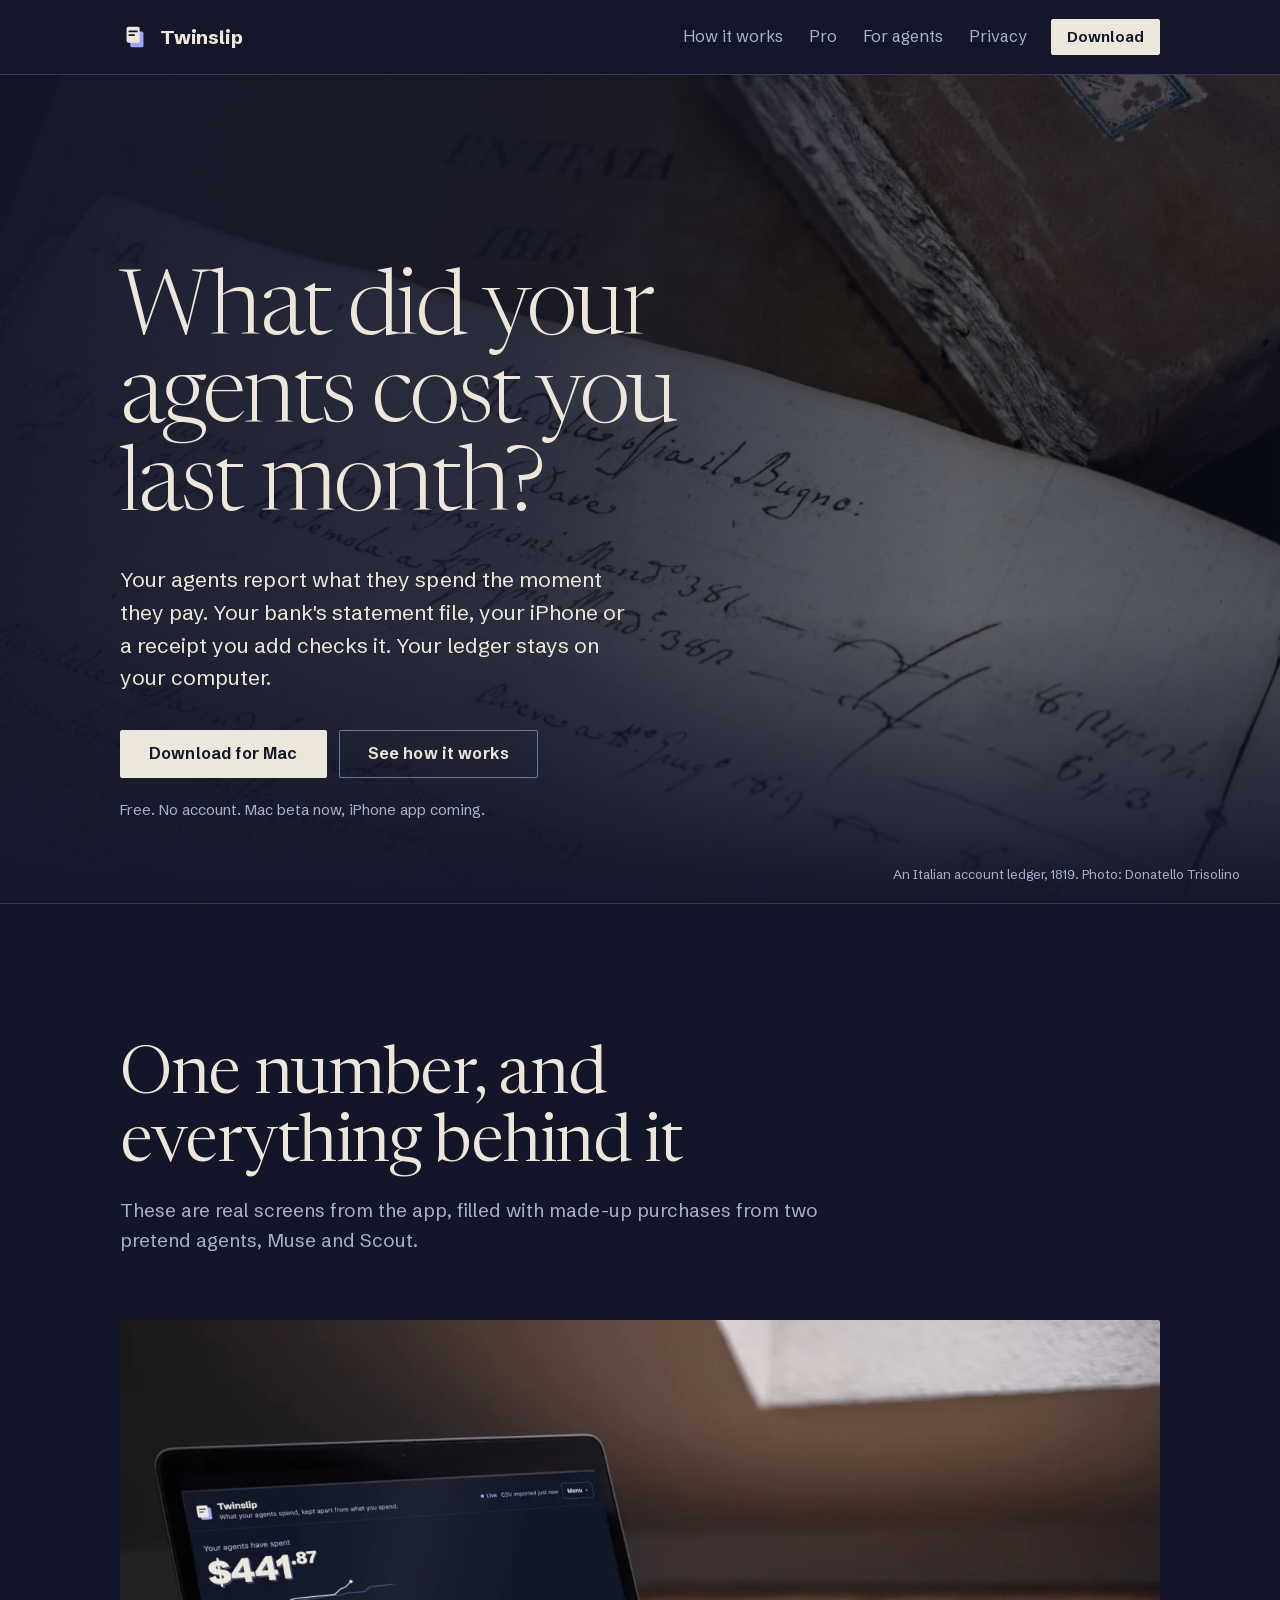
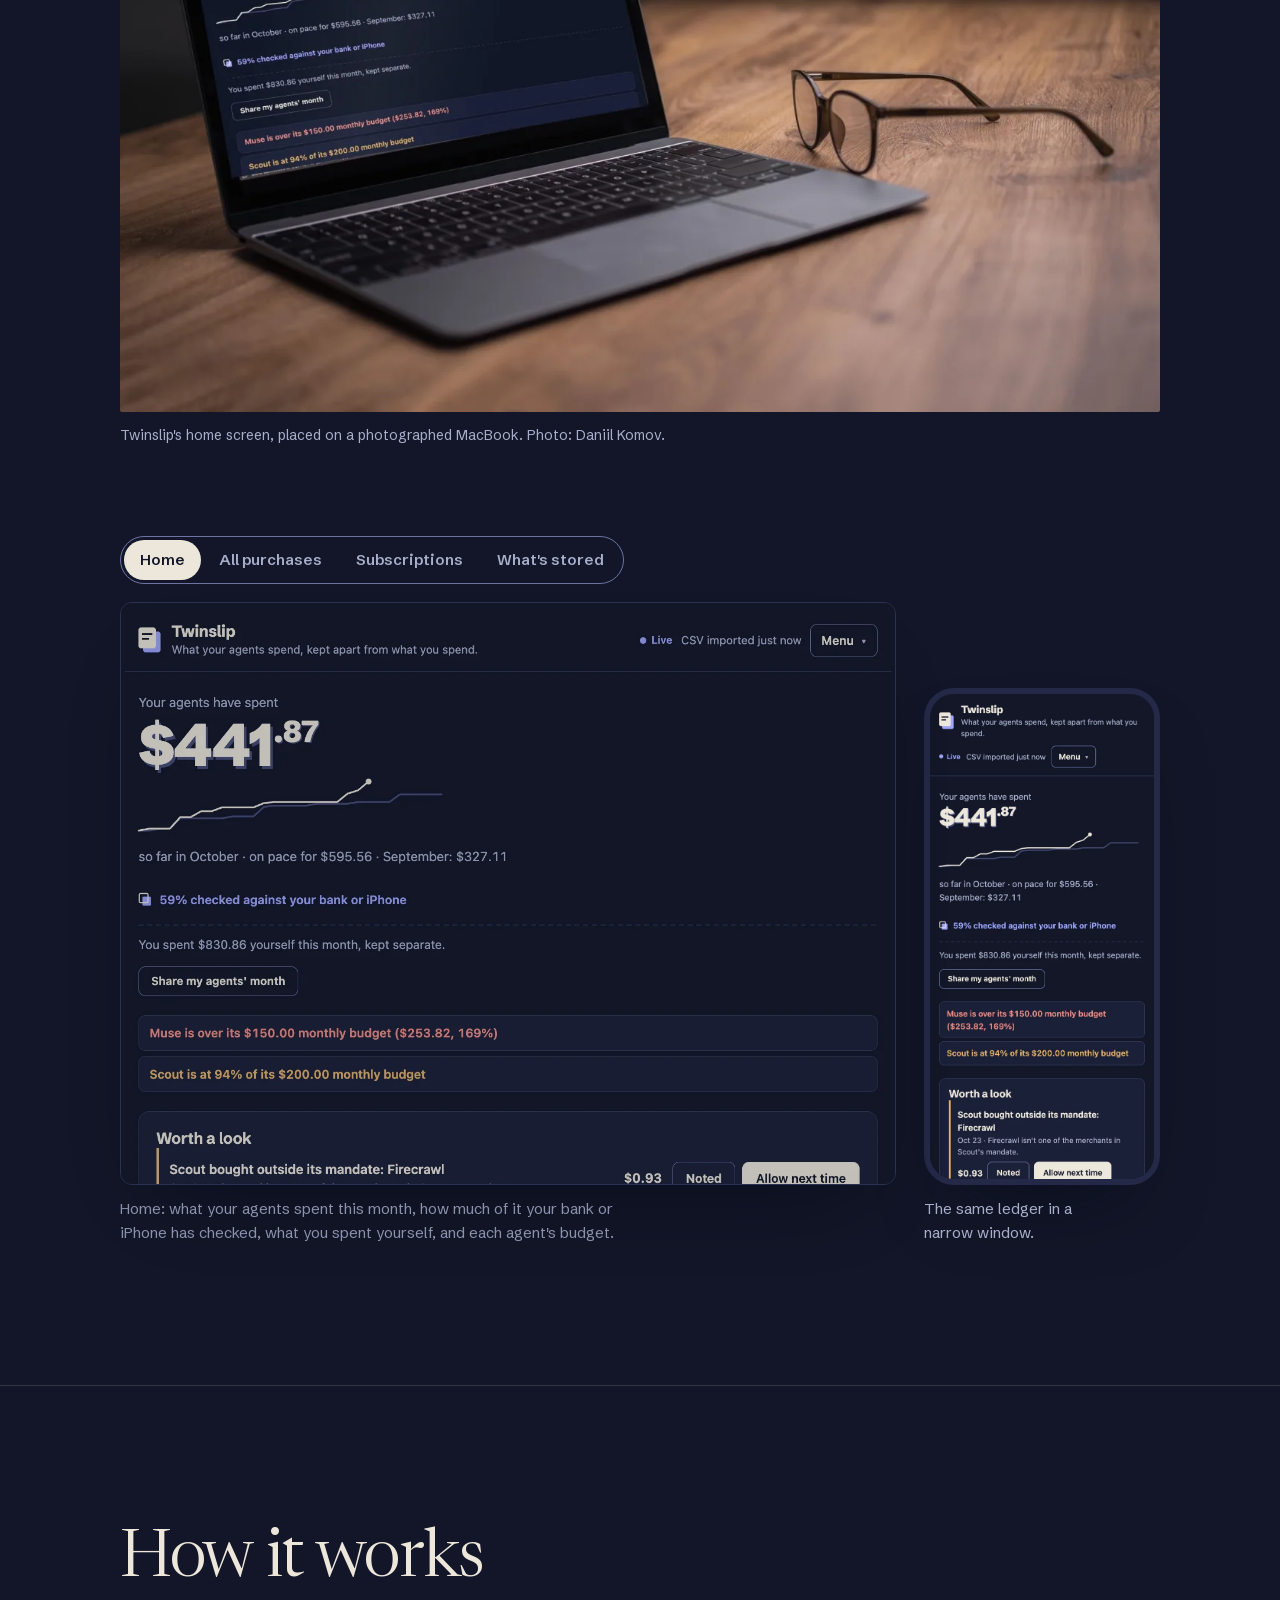
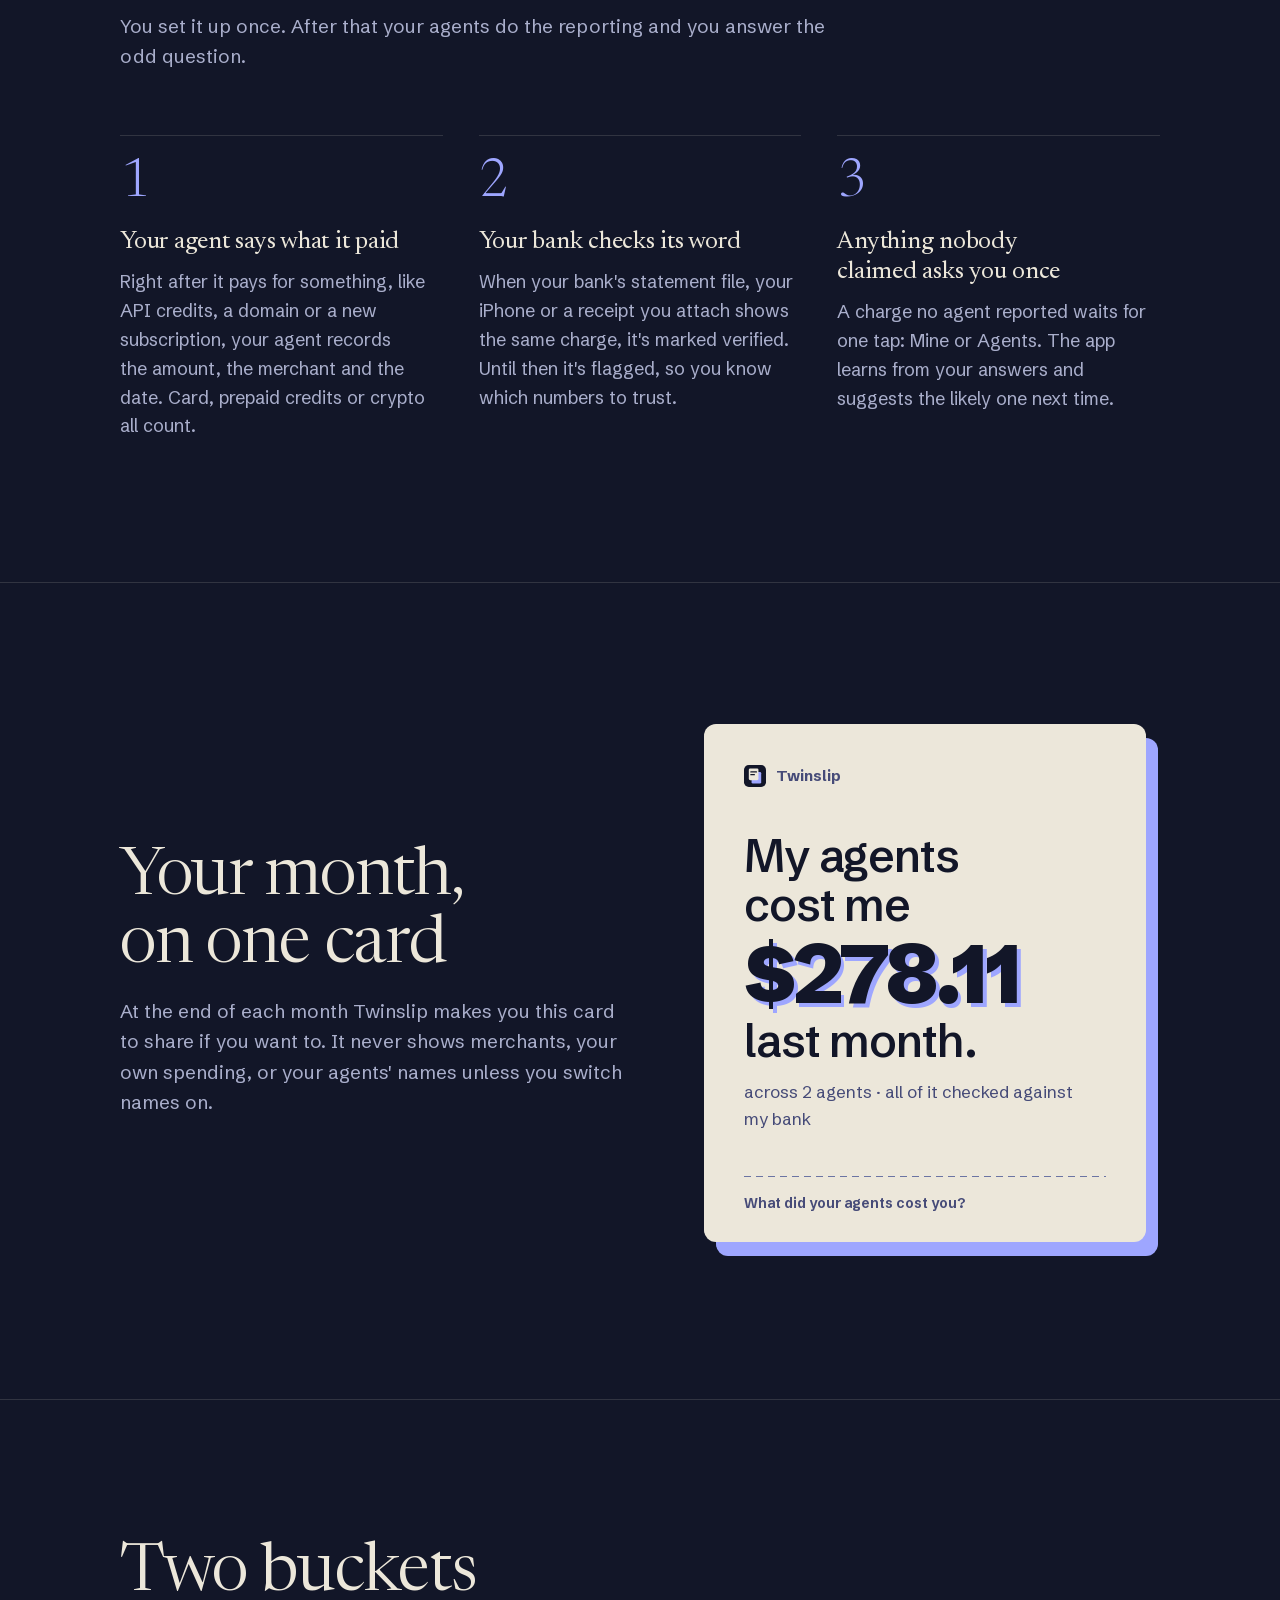
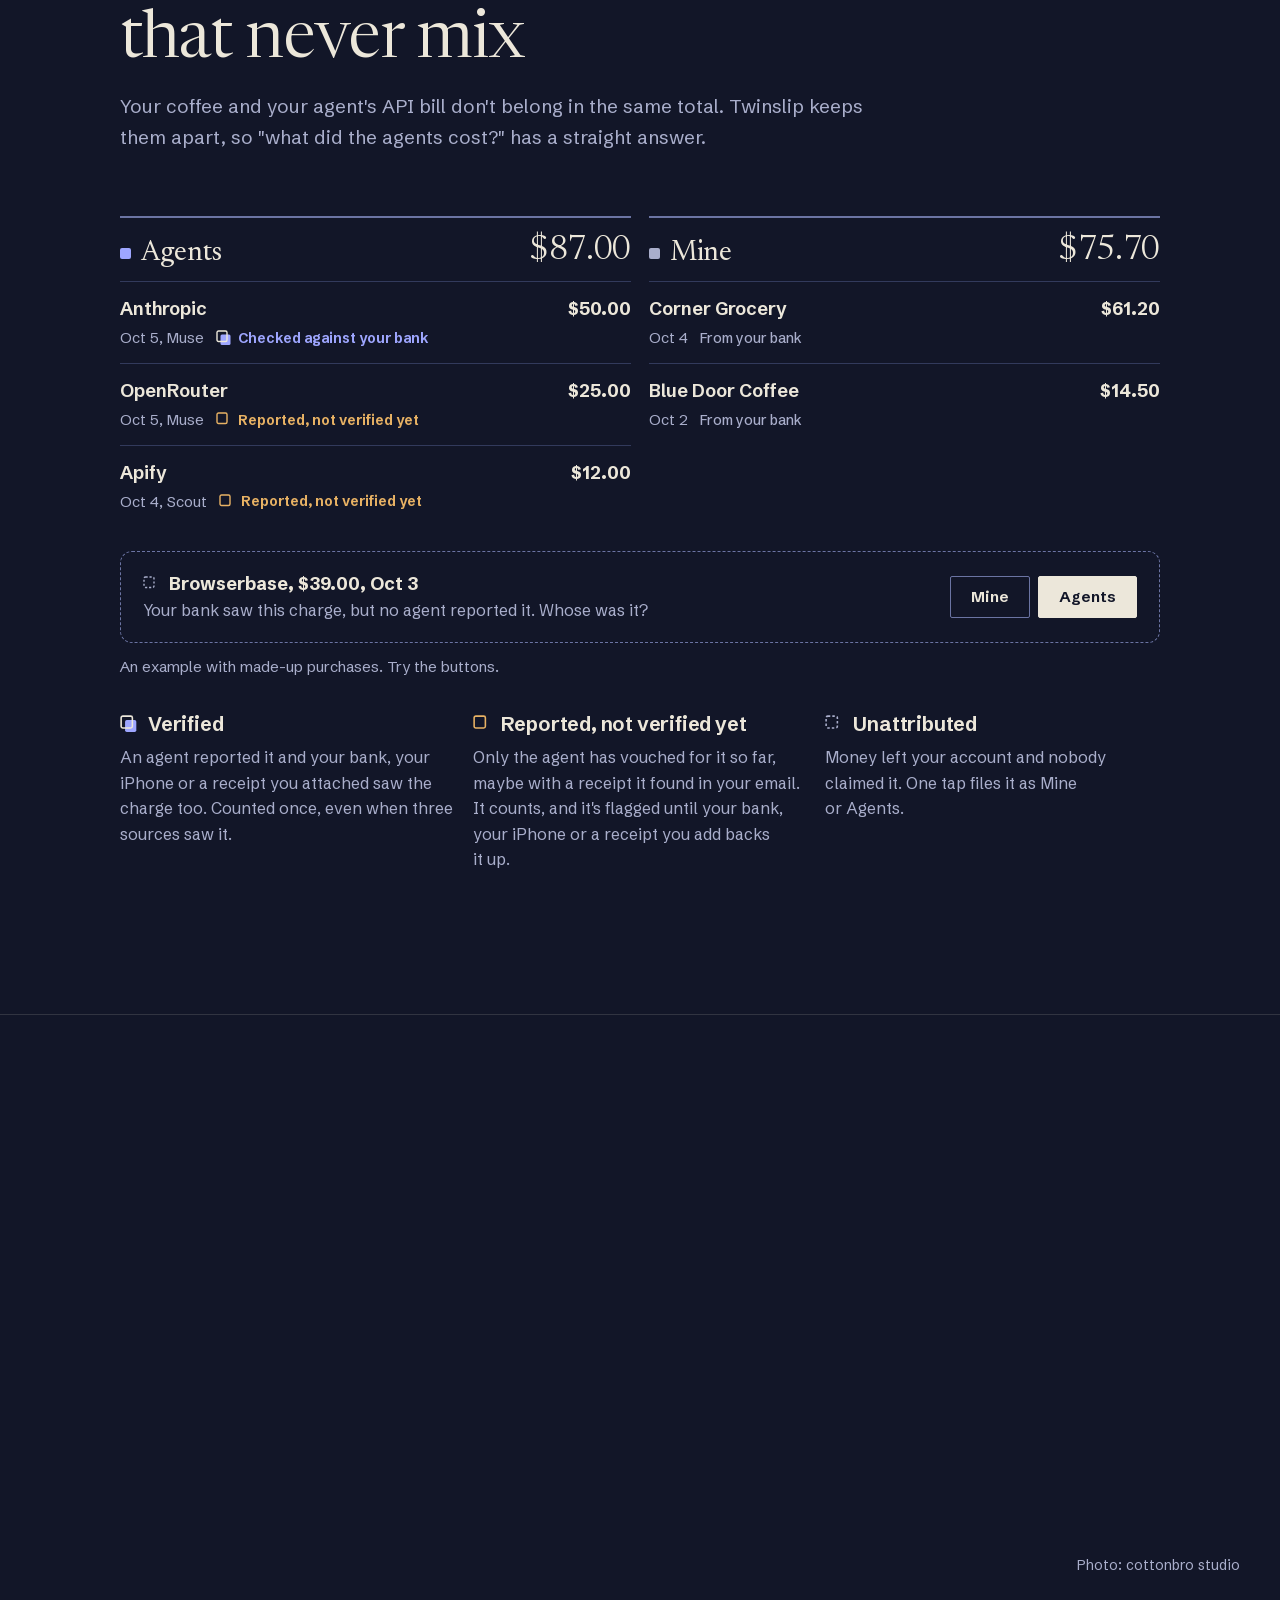
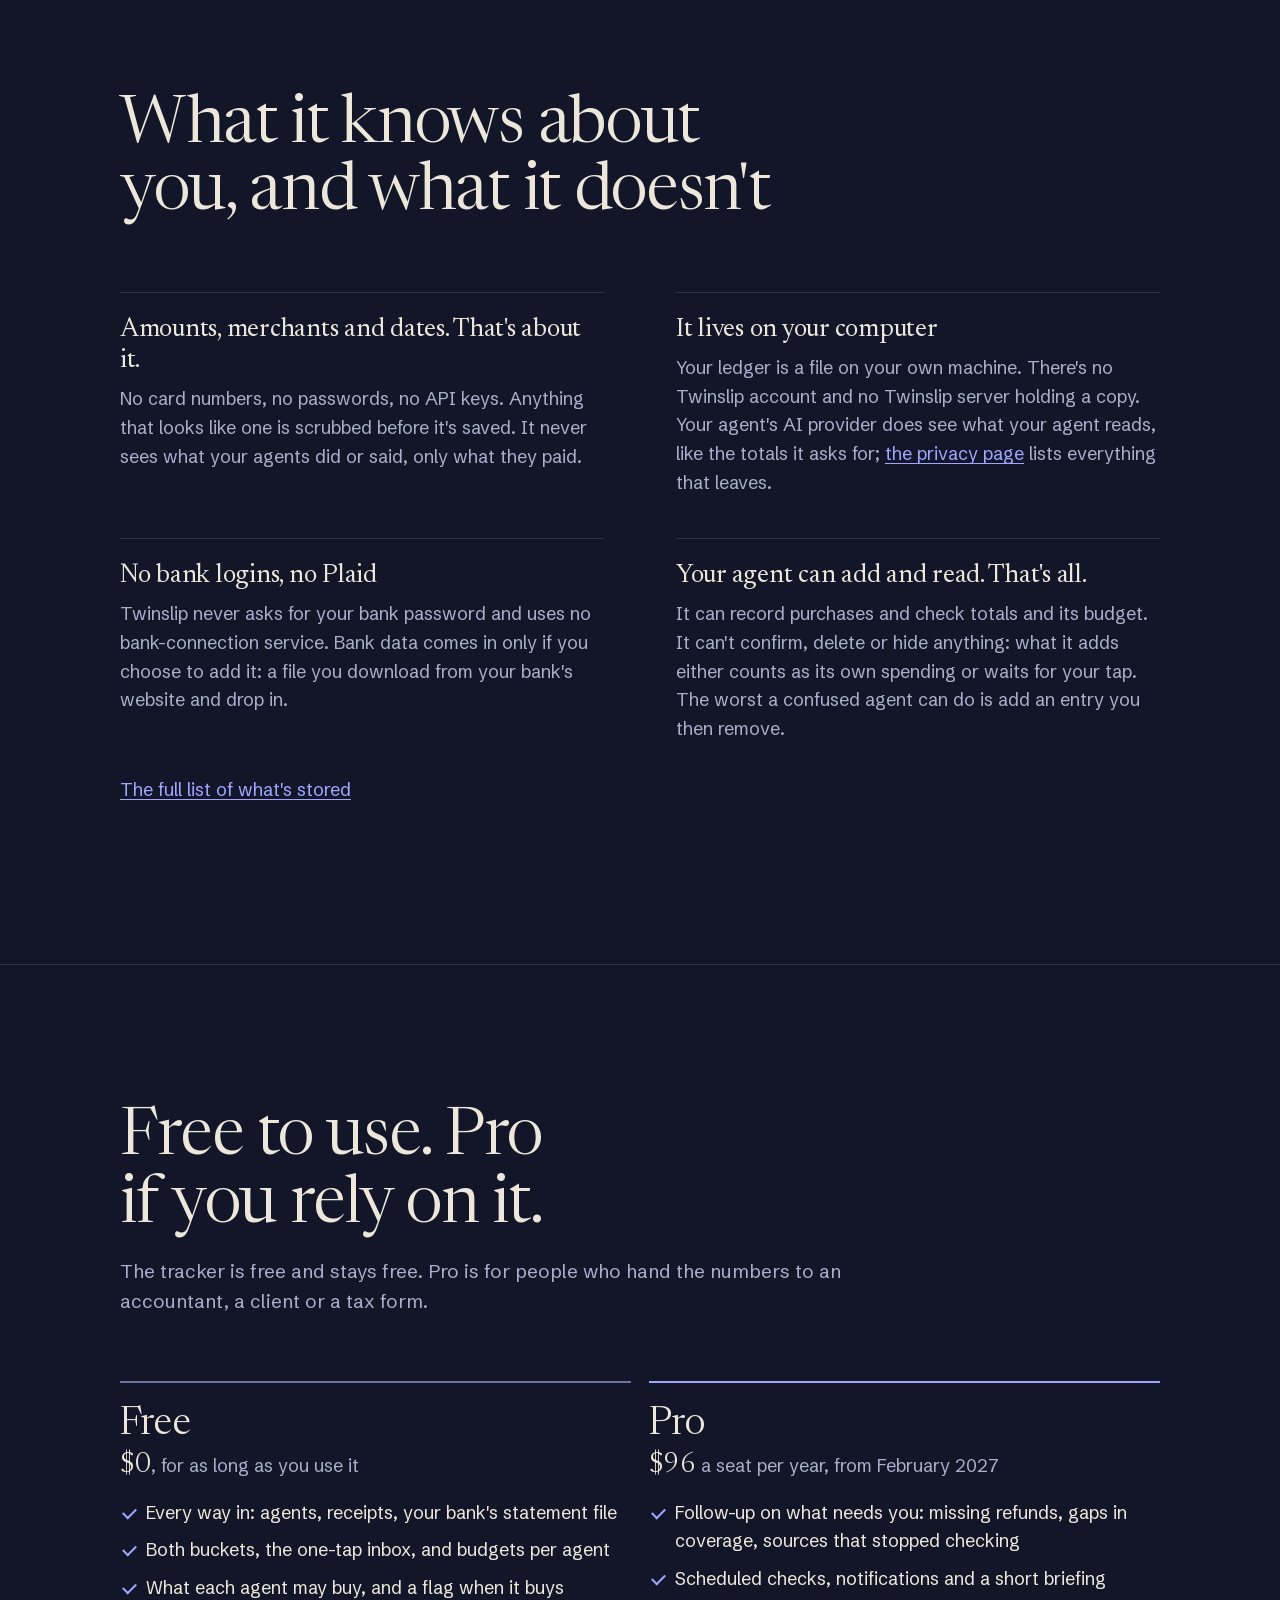
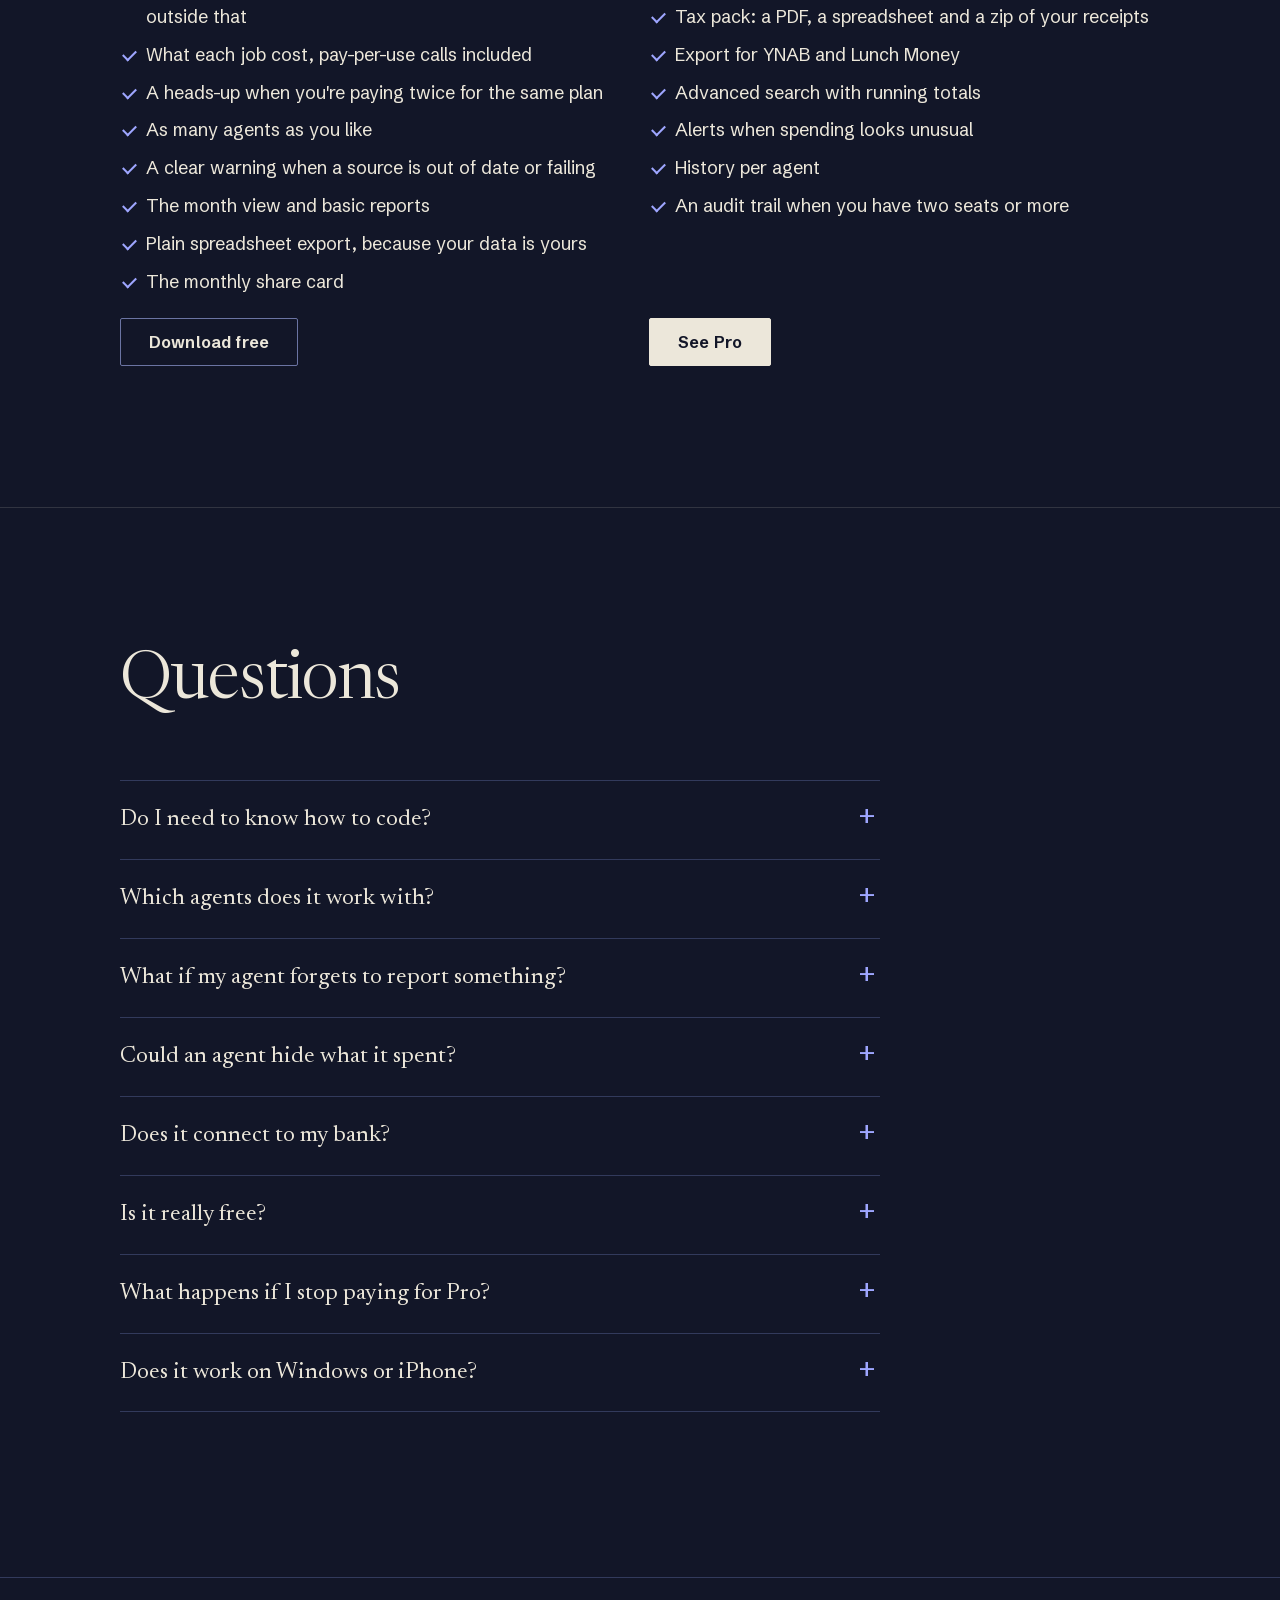
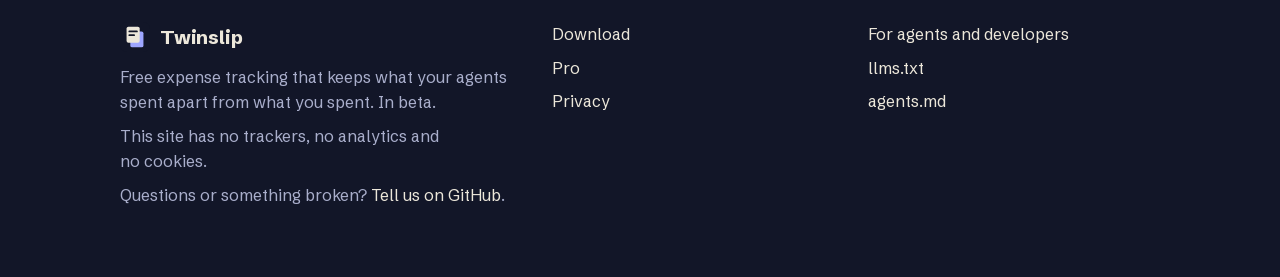
==== commit b467229a: "Publish 2026-10-23 12:33" ====
--- a/index.html
+++ b/index.html
@@ -272,7 +272,7 @@
         </details>
         <details>
           <summary>Which agents does it work with?</summary>
-          <div class="a"><p>Claude Code, checked end to end. Setup also connects Claude Desktop, Cursor and Windsurf if it finds them, but we haven't checked those end to end yet. Other agents and scripts can report a purchase with one command (untested so far); the <a href="agents.html">page for agents and developers</a> has the details.</p></div>
+          <div class="a"><p>Claude Code, checked end to end. Setup also connects Claude Desktop, ChatGPT and Codex, Cursor, VS Code, Gemini CLI, Zed, Windsurf and Devin Desktop if it finds them, but we haven't checked those end to end yet. Other agents and scripts can report a purchase with one command (untested so far); the <a href="agents.html">page for agents and developers</a> has the details.</p></div>
         </details>
         <details>
           <summary>What if my agent forgets to report something?</summary>
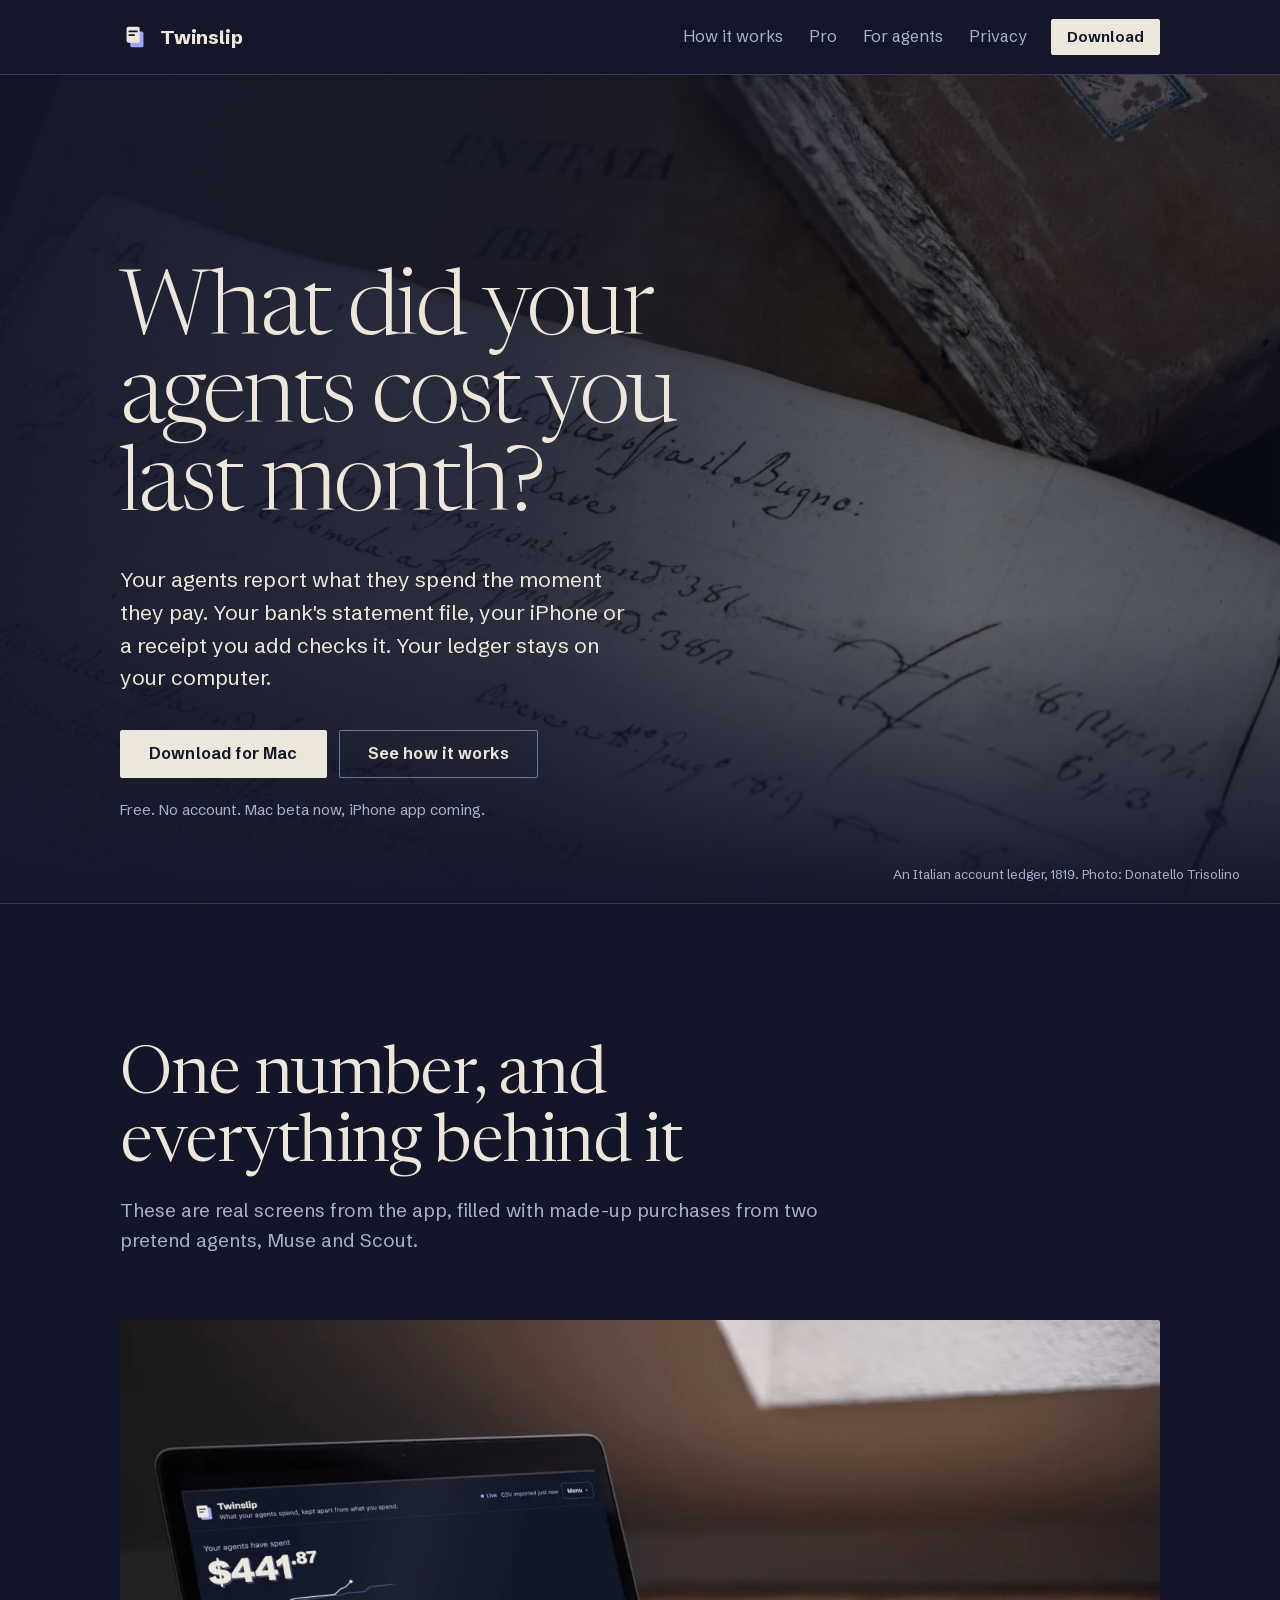
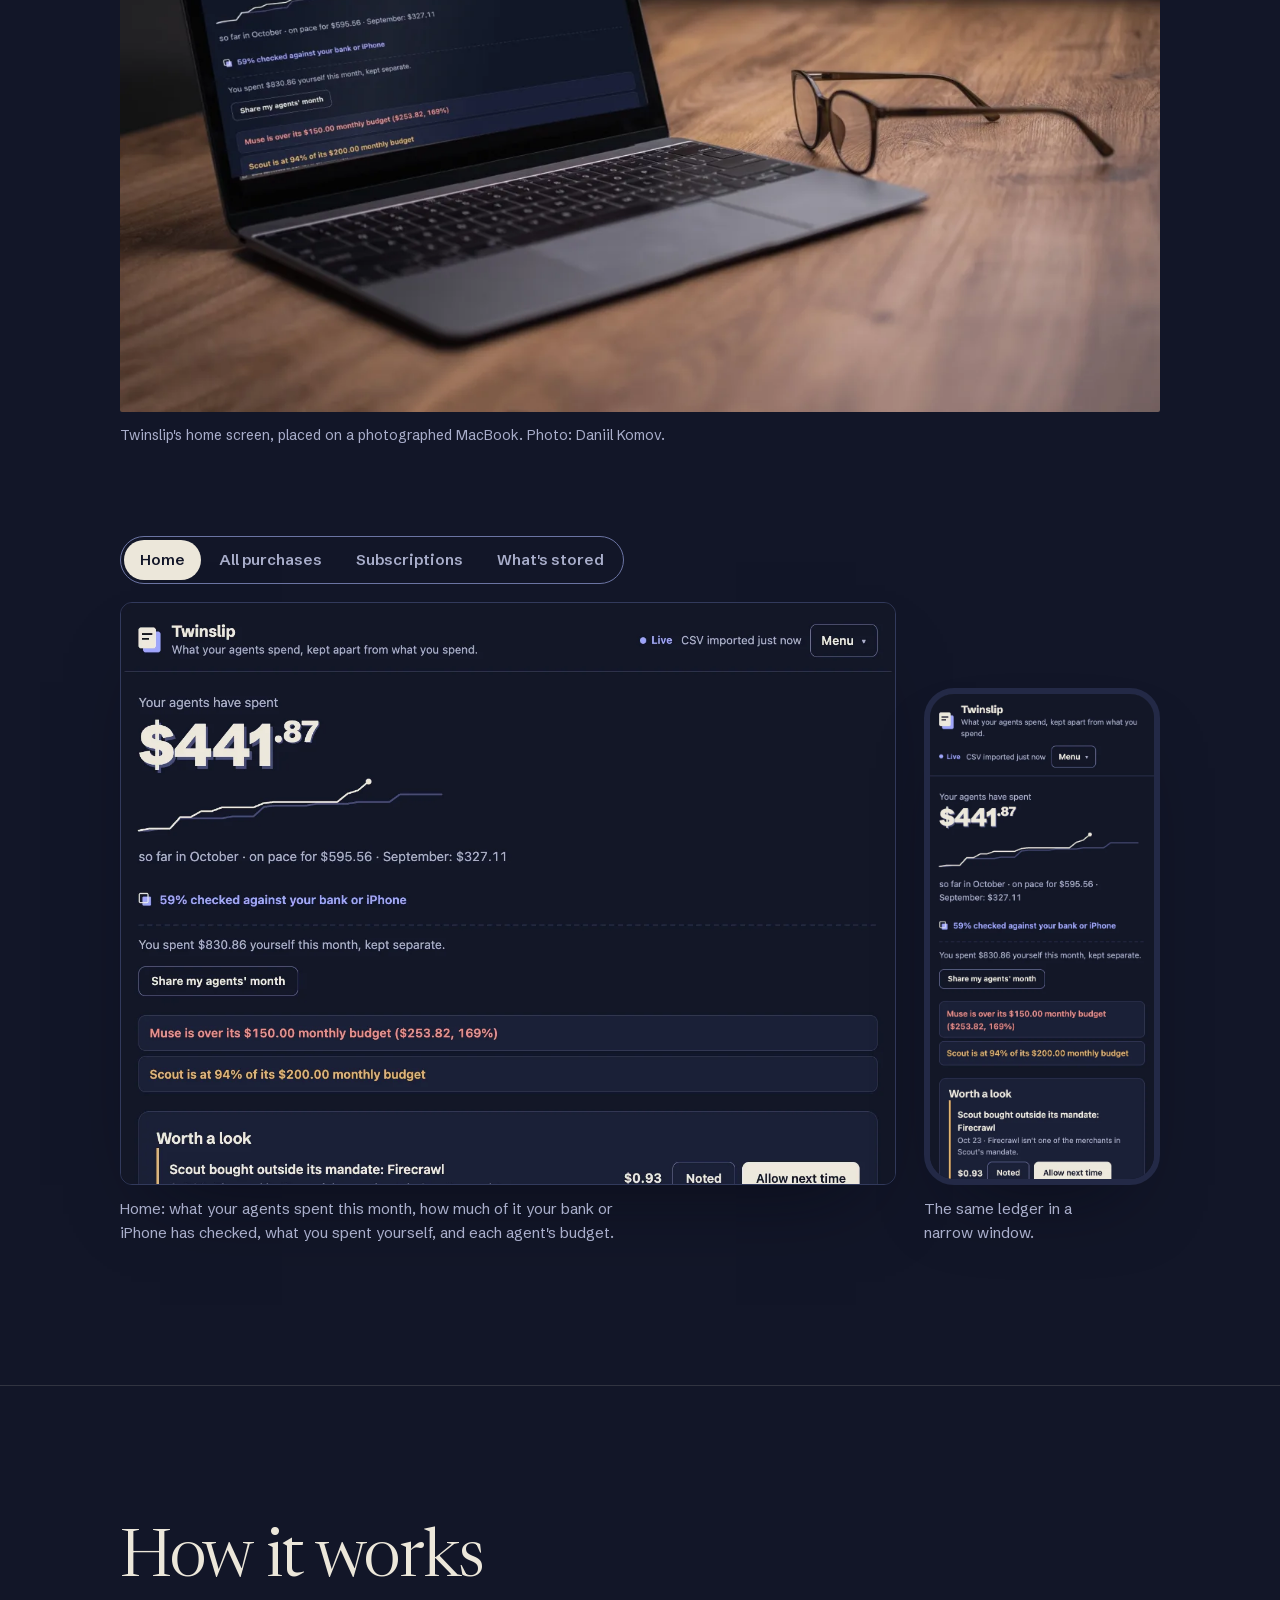
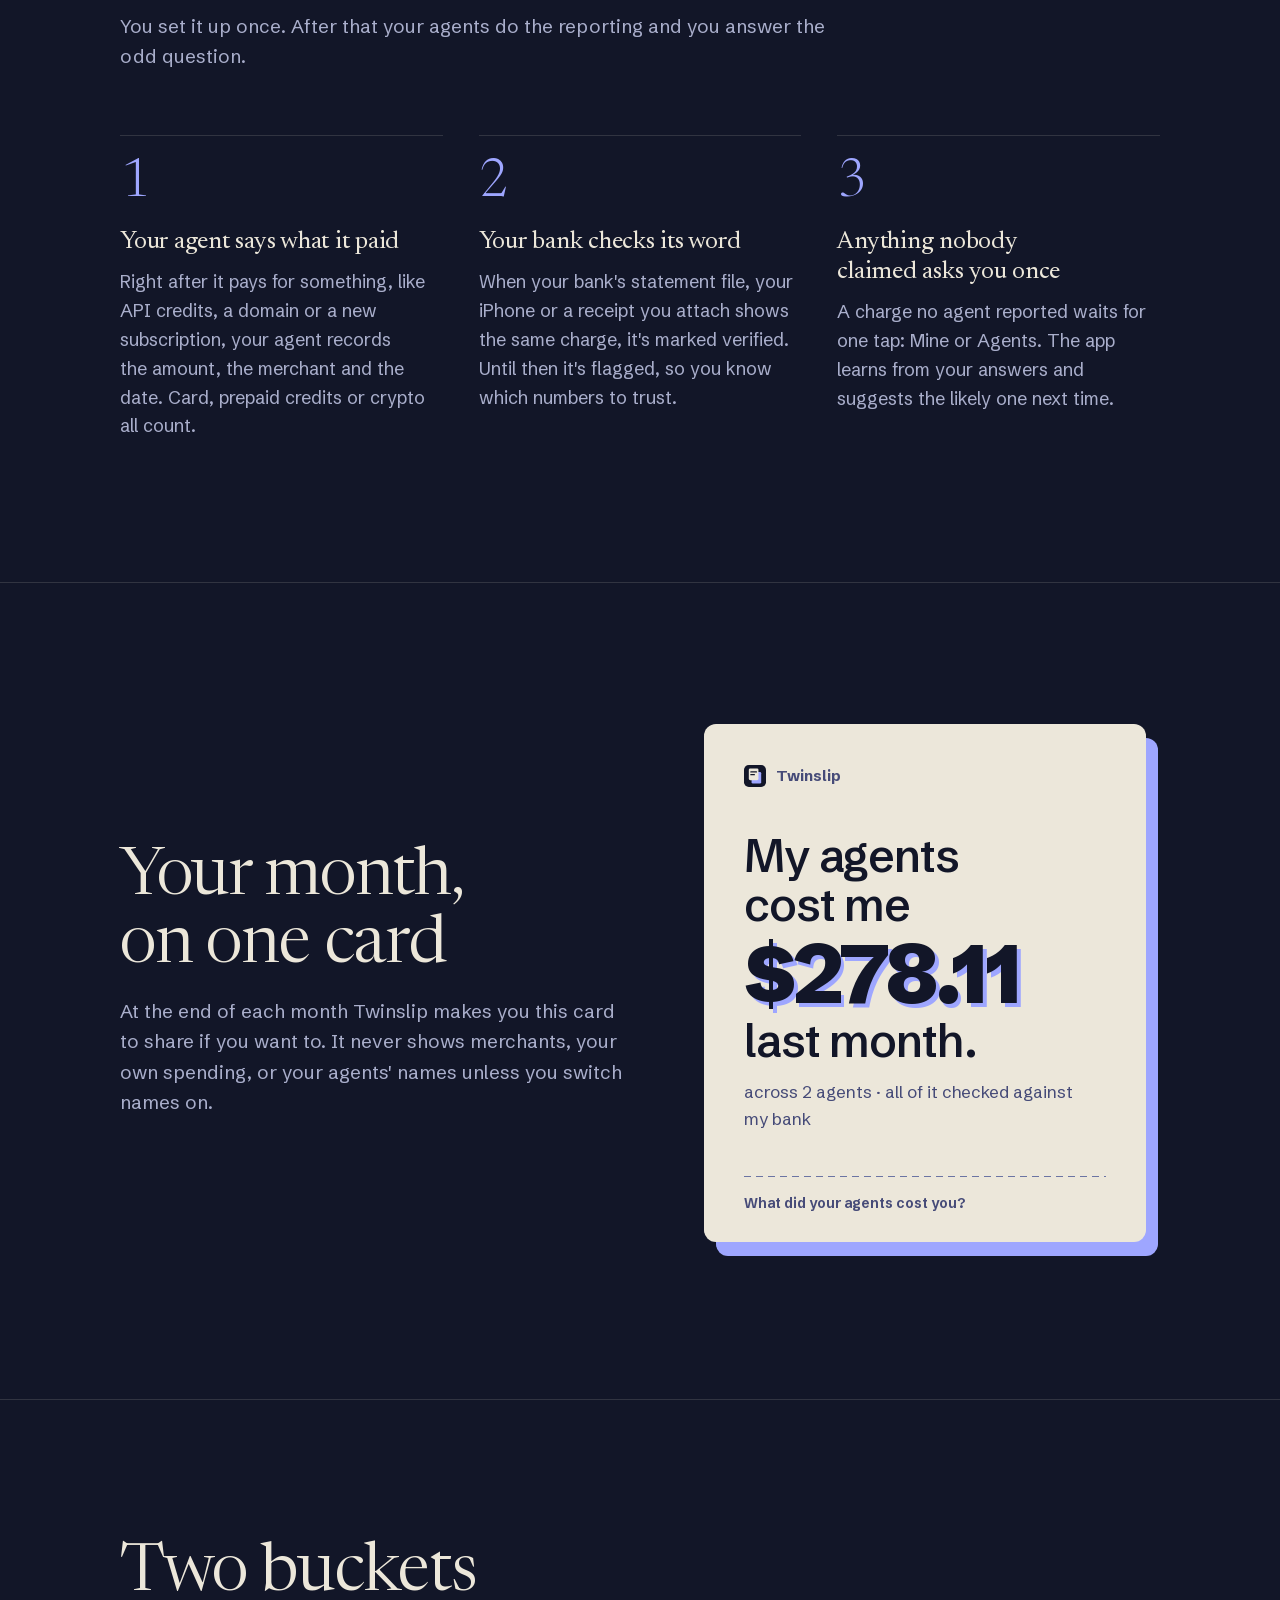
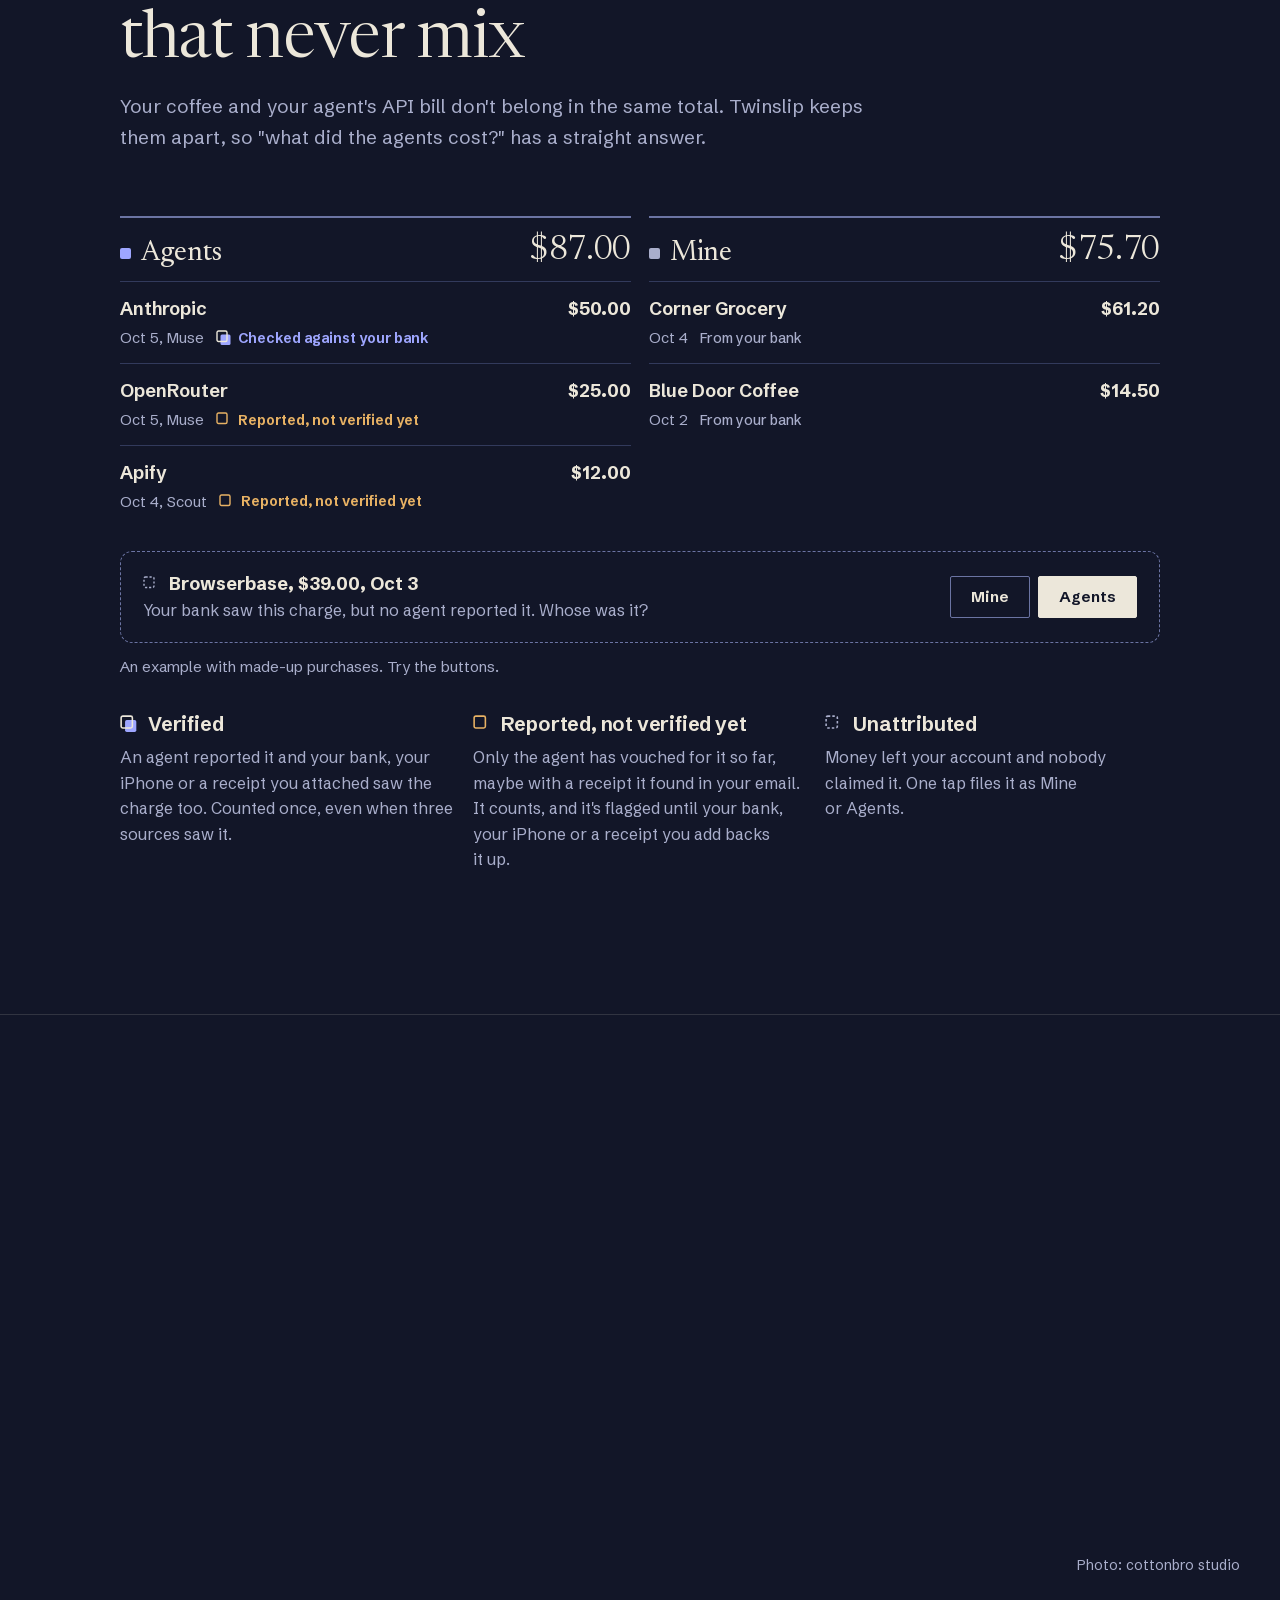
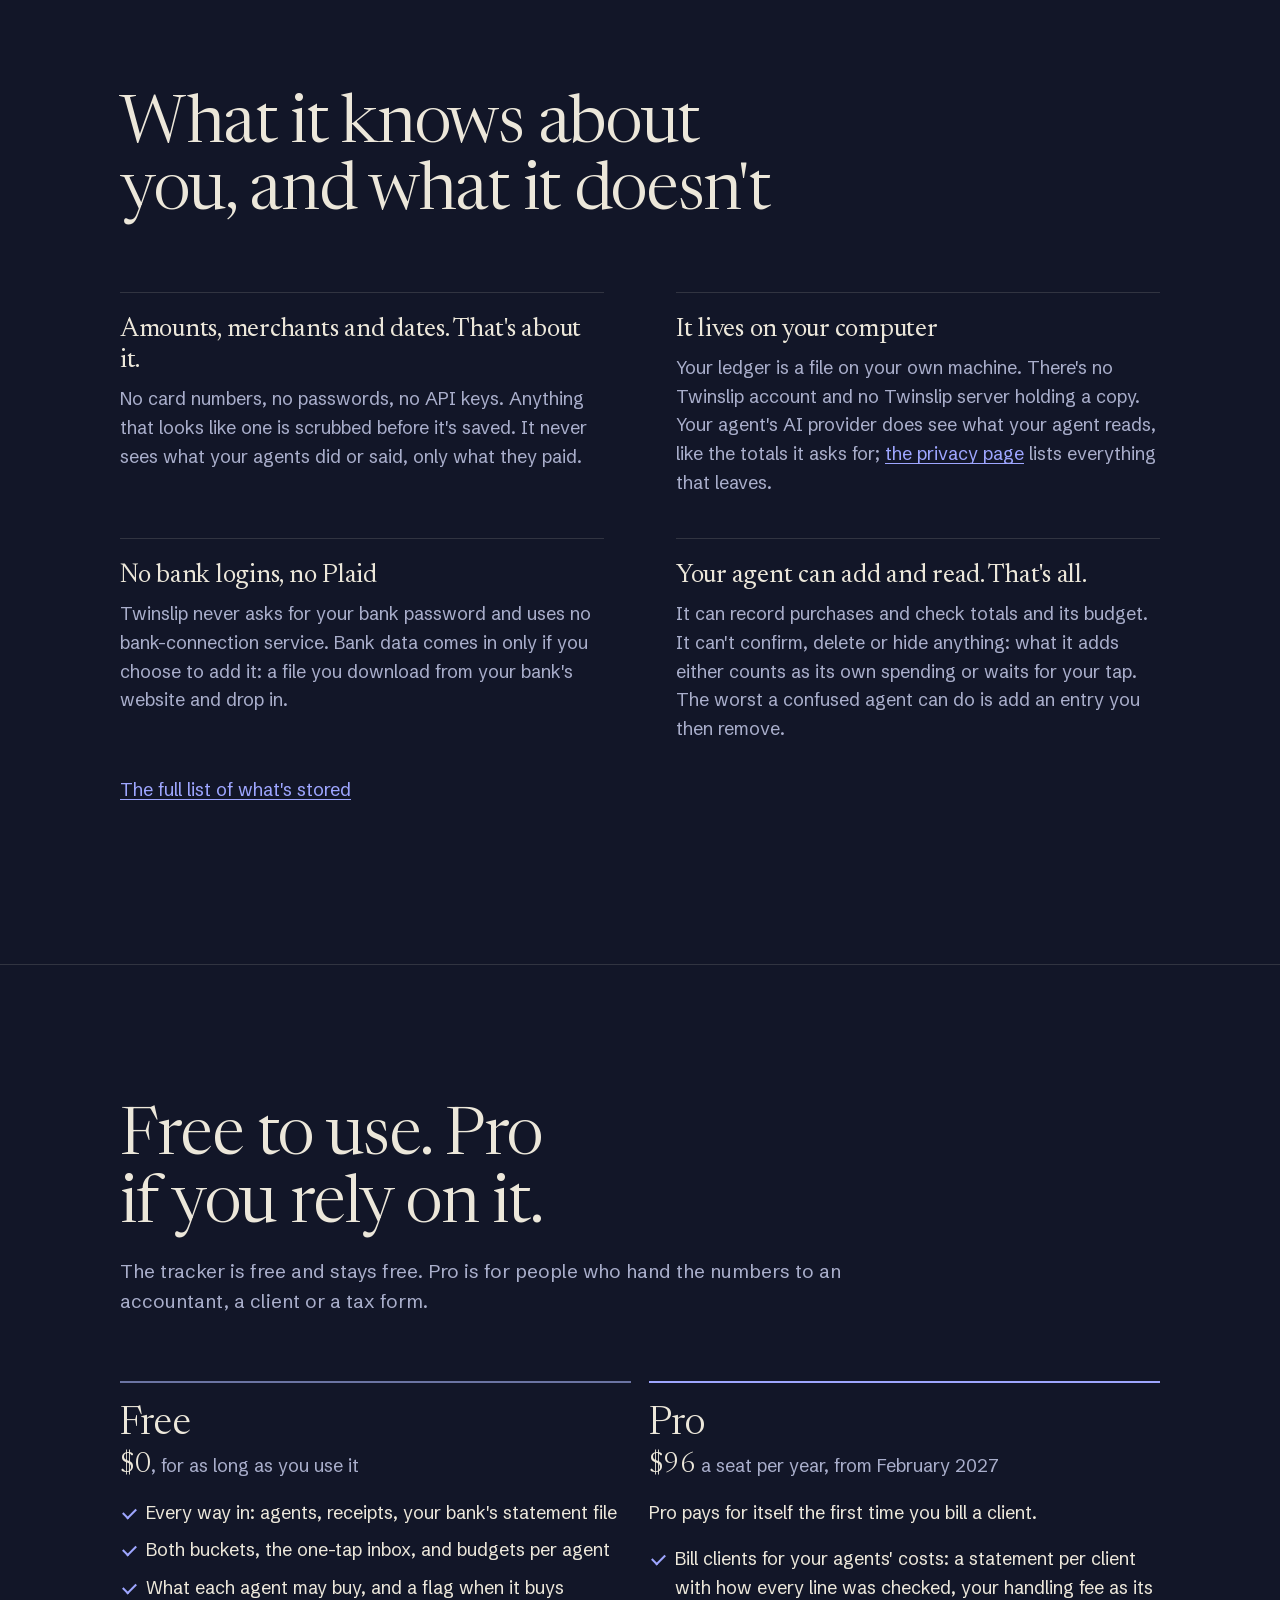
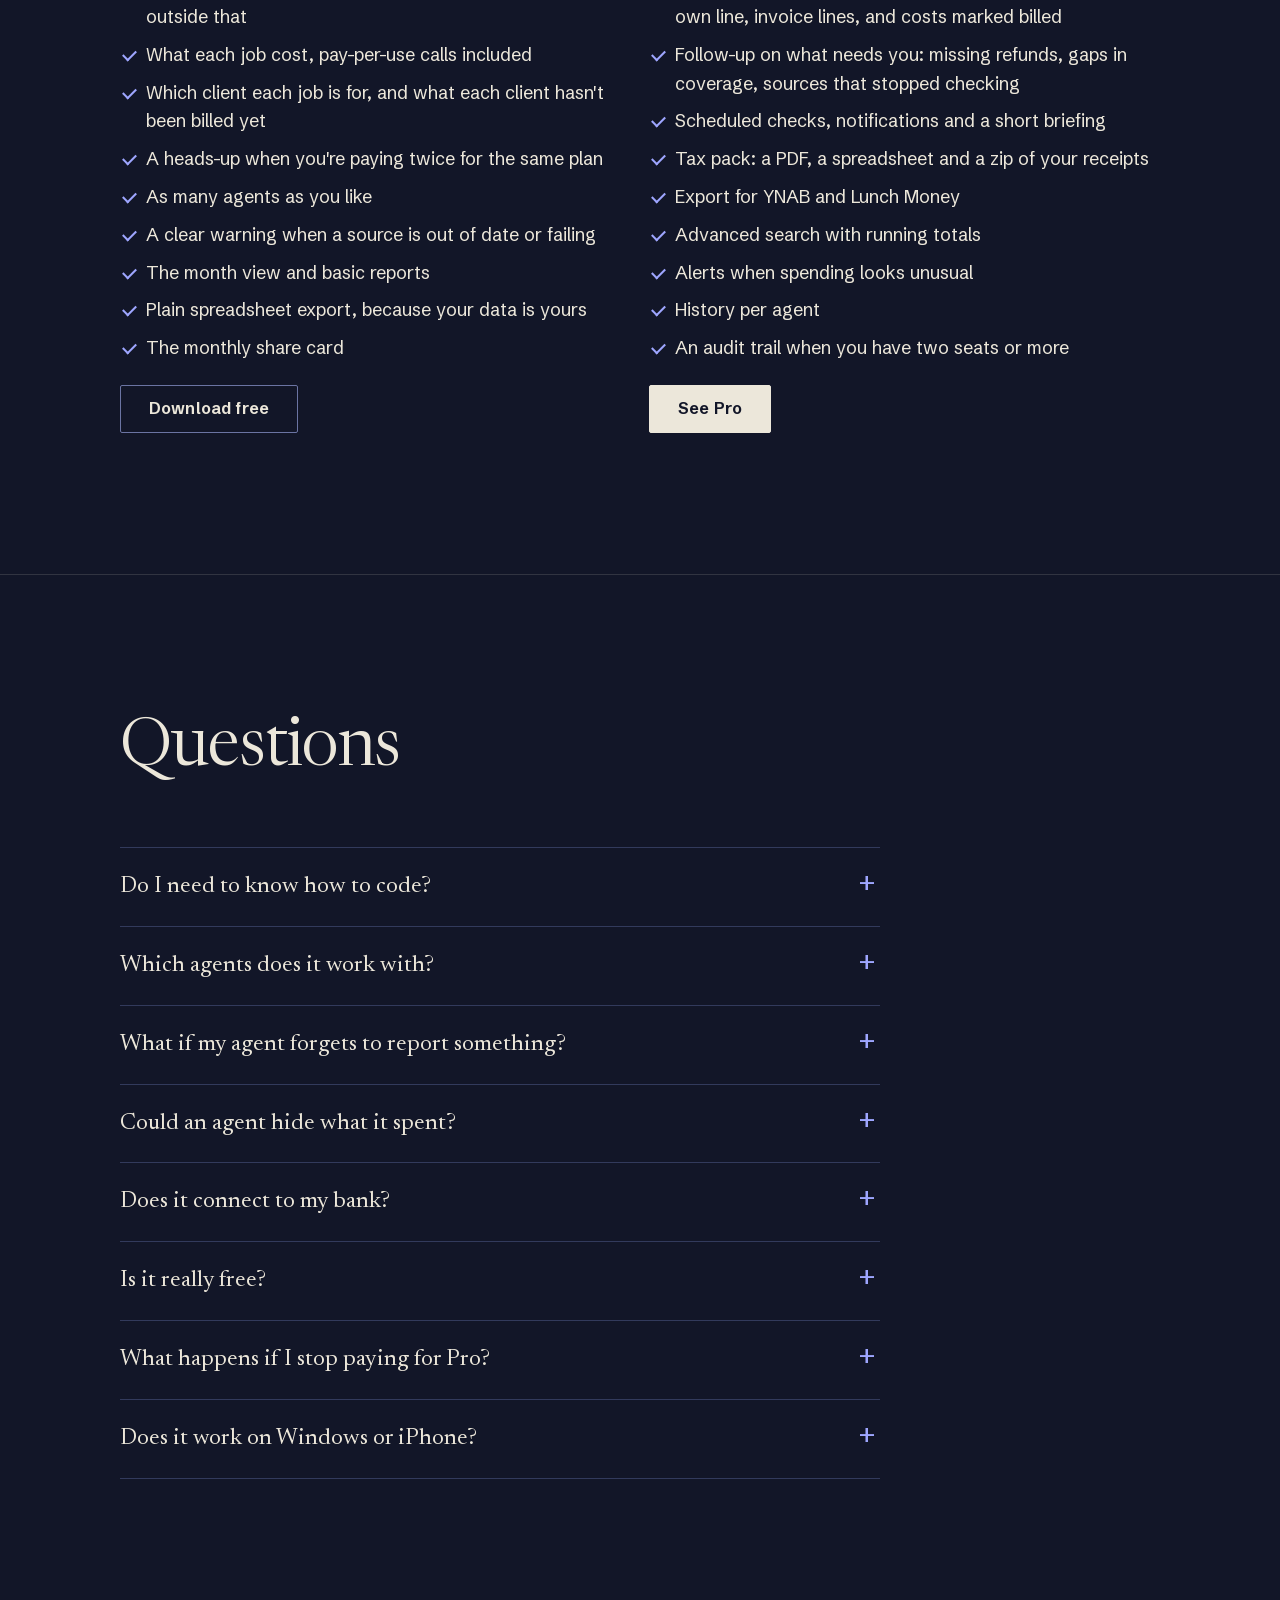
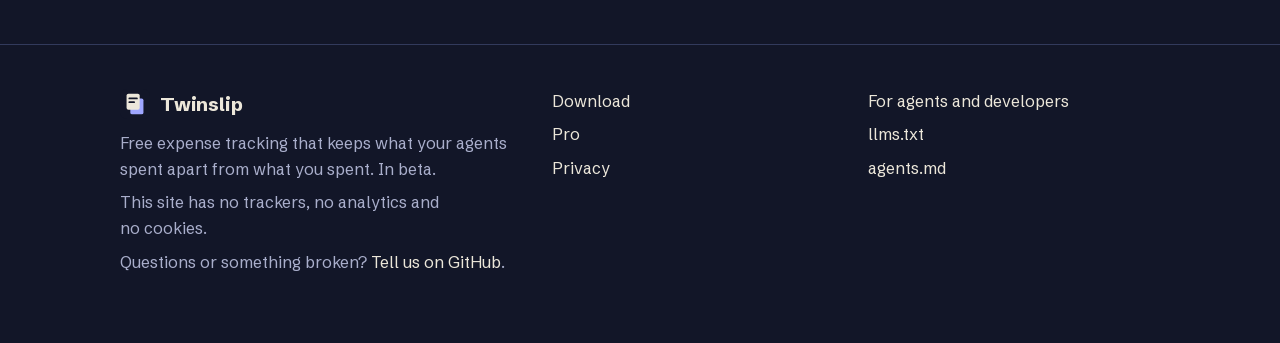
==== commit 39e47e8e: "Publish 2026-10-23 13:32" ====
--- a/index.html
+++ b/index.html
@@ -234,6 +234,7 @@
             <li>Both buckets, the one-tap inbox, and budgets per agent</li>
             <li>What each agent may buy, and a flag when it buys outside that</li>
             <li>What each job cost, pay-per-use calls included</li>
+            <li>Which client each job is for, and what each client hasn't been billed yet</li>
             <li>A heads-up when you're paying twice for the same plan</li>
             <li>As many agents as you like</li>
             <li>A clear warning when a source is out of date or failing</li>
@@ -246,7 +247,9 @@
         <div class="plan pro">
           <h3>Pro</h3>
           <p class="price"><b>$96</b> a seat per year, from February 2027</p>
+          <p>Pro pays for itself the first time you bill a client.</p>
           <ul class="ticks">
+            <li>Bill clients for your agents' costs: a statement per client with how every line was checked, your handling fee as its own line, invoice lines, and costs marked billed</li>
             <li>Follow-up on what needs you: missing refunds, gaps in coverage, sources that stopped checking</li>
             <li>Scheduled checks, notifications and a short briefing</li>
             <li>Tax pack: a PDF, a spreadsheet and a zip of your receipts</li>
@@ -288,7 +291,7 @@
         </details>
         <details>
           <summary>Is it really free?</summary>
-          <div class="a"><p>Yes. Tracking, both buckets, the inbox, budgets, what each agent may buy, the cost of each job, as many agents as you like, all your history, warnings when a source is out of date, and plain export are free and stay free. <a href="pro.html">Pro</a> adds ongoing oversight (follow-up on missing refunds and gaps, a briefing) and the tools you need when other people rely on your numbers, like a tax pack and accounting exports.</p></div>
+          <div class="a"><p>Yes. Tracking, both buckets, the inbox, budgets, what each agent may buy, the cost of each job, as many agents as you like, all your history, warnings when a source is out of date, and plain export are free and stay free. <a href="pro.html">Pro</a> adds billing your clients for those costs (a statement per client, invoice lines, costs marked billed), ongoing oversight (follow-up on missing refunds and gaps, a briefing) and the tools you need when other people rely on your numbers, like a tax pack and accounting exports.</p></div>
         </details>
         <details>
           <summary>What happens if I stop paying for Pro?</summary>
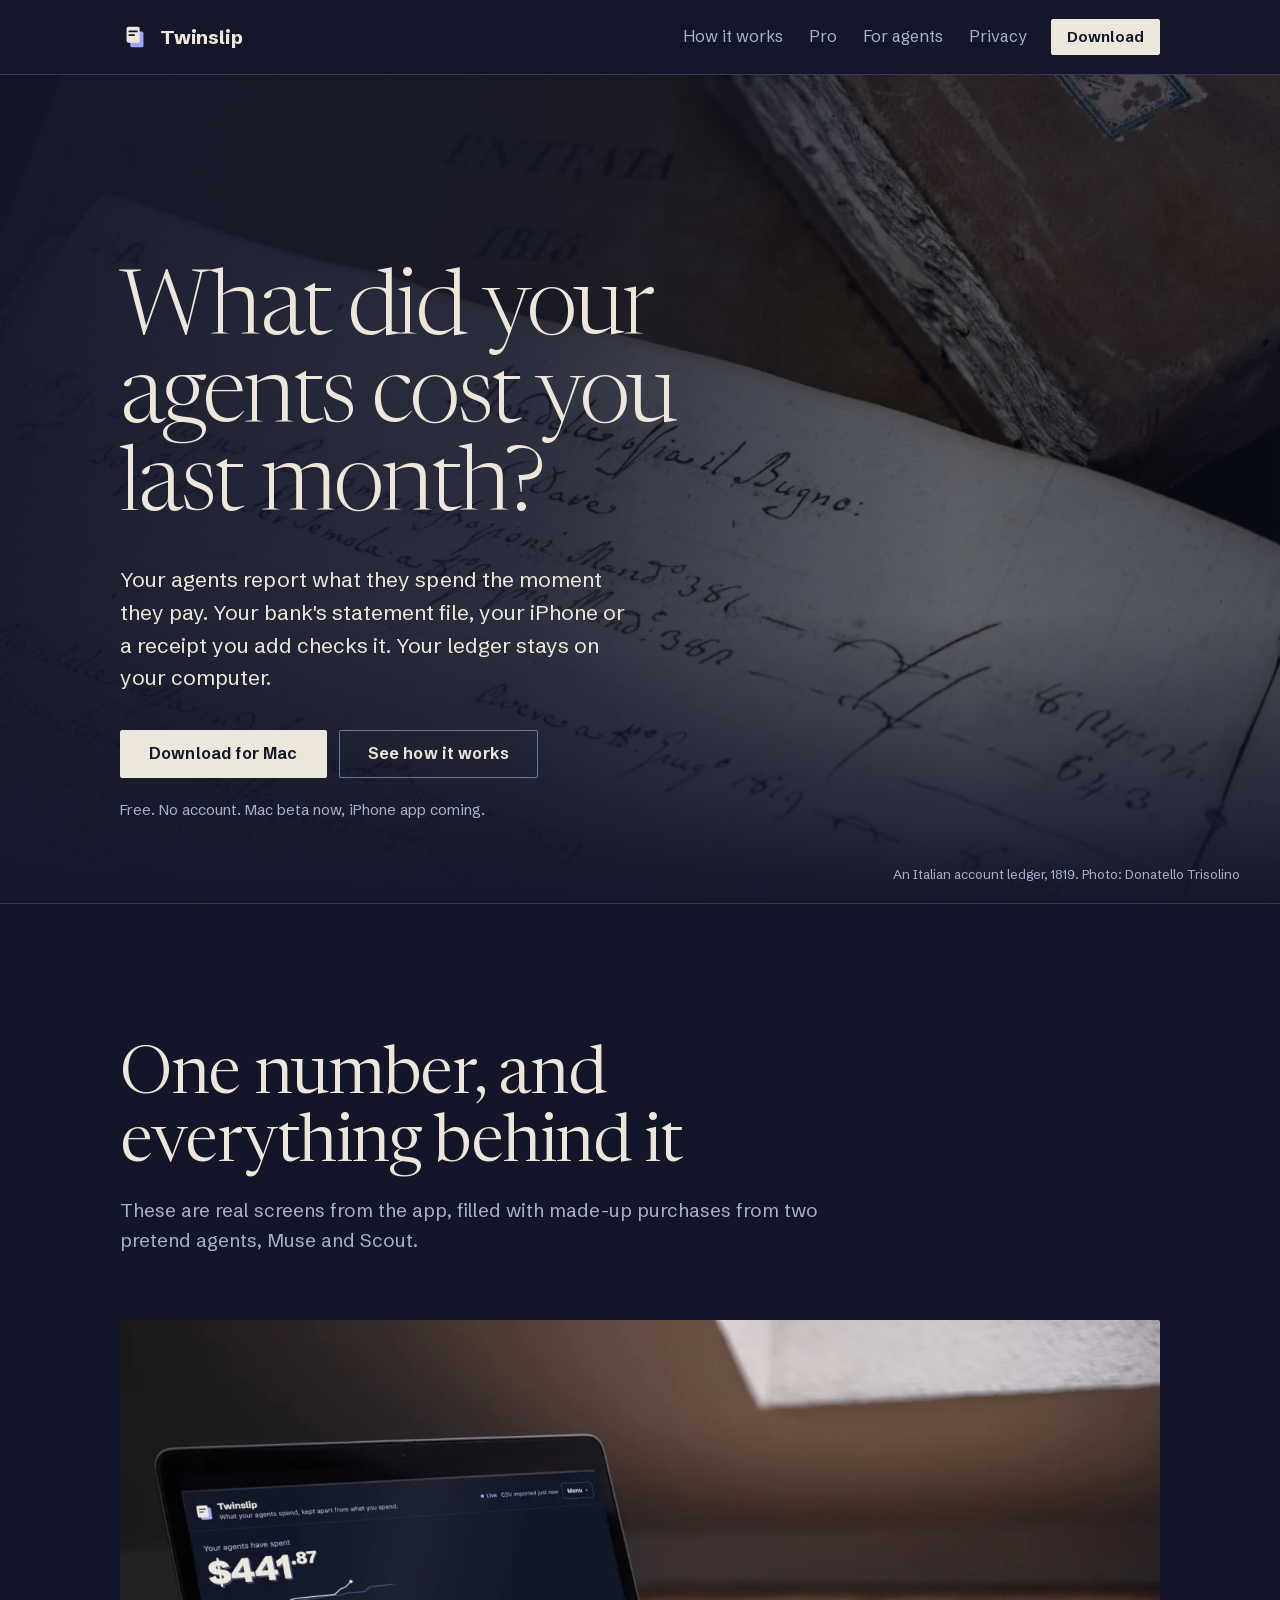
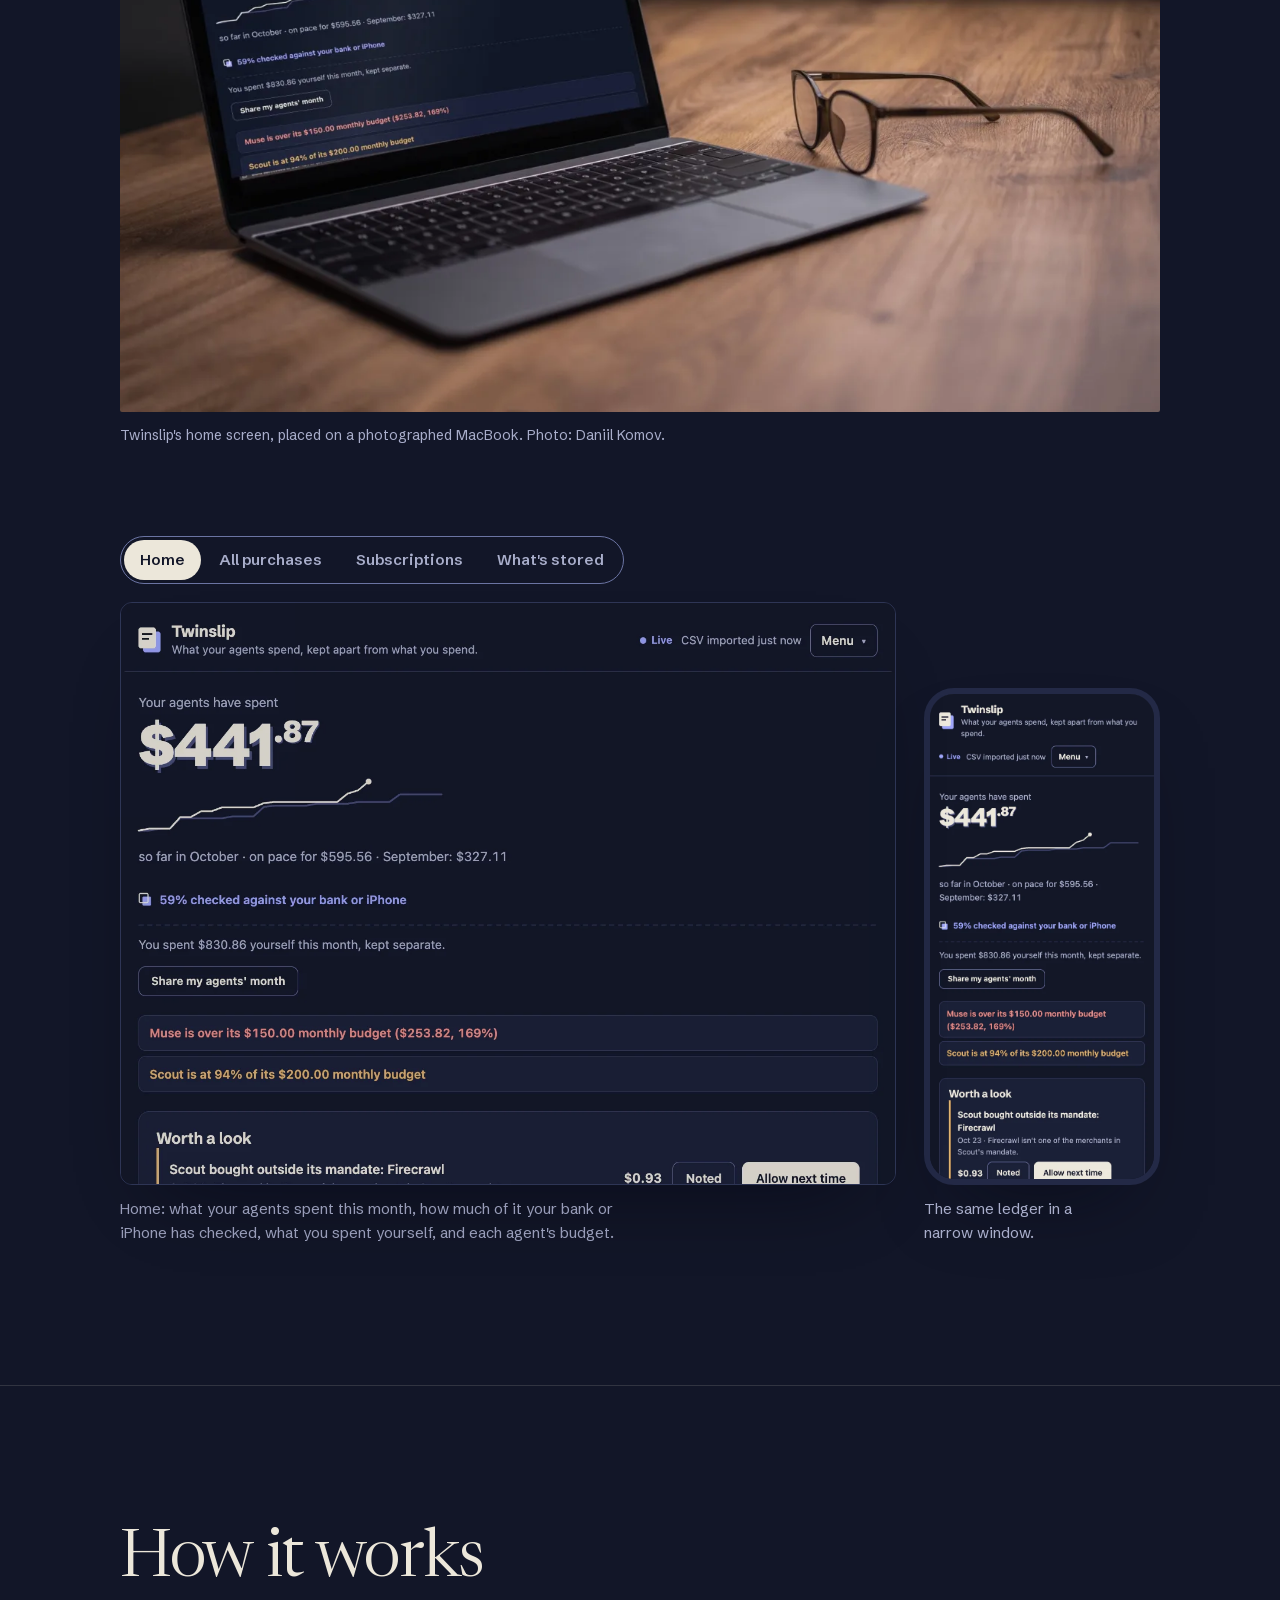
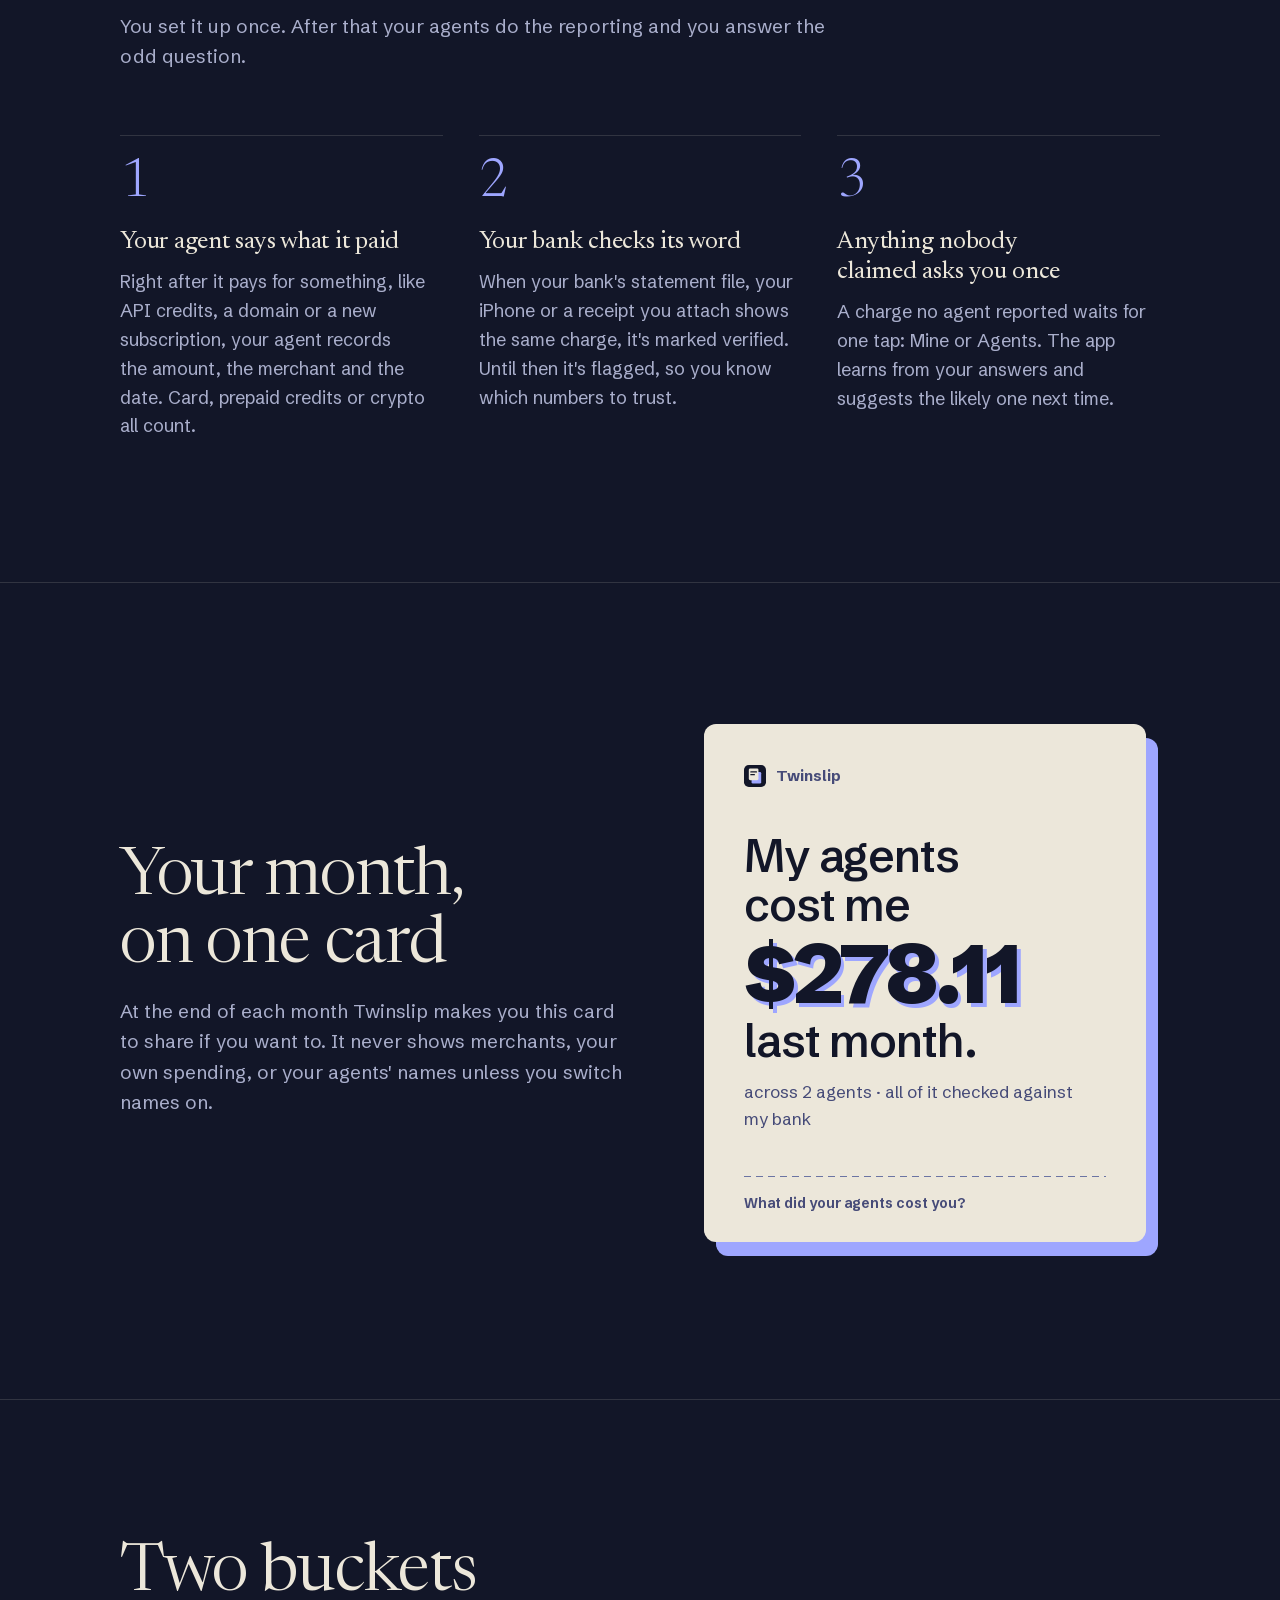
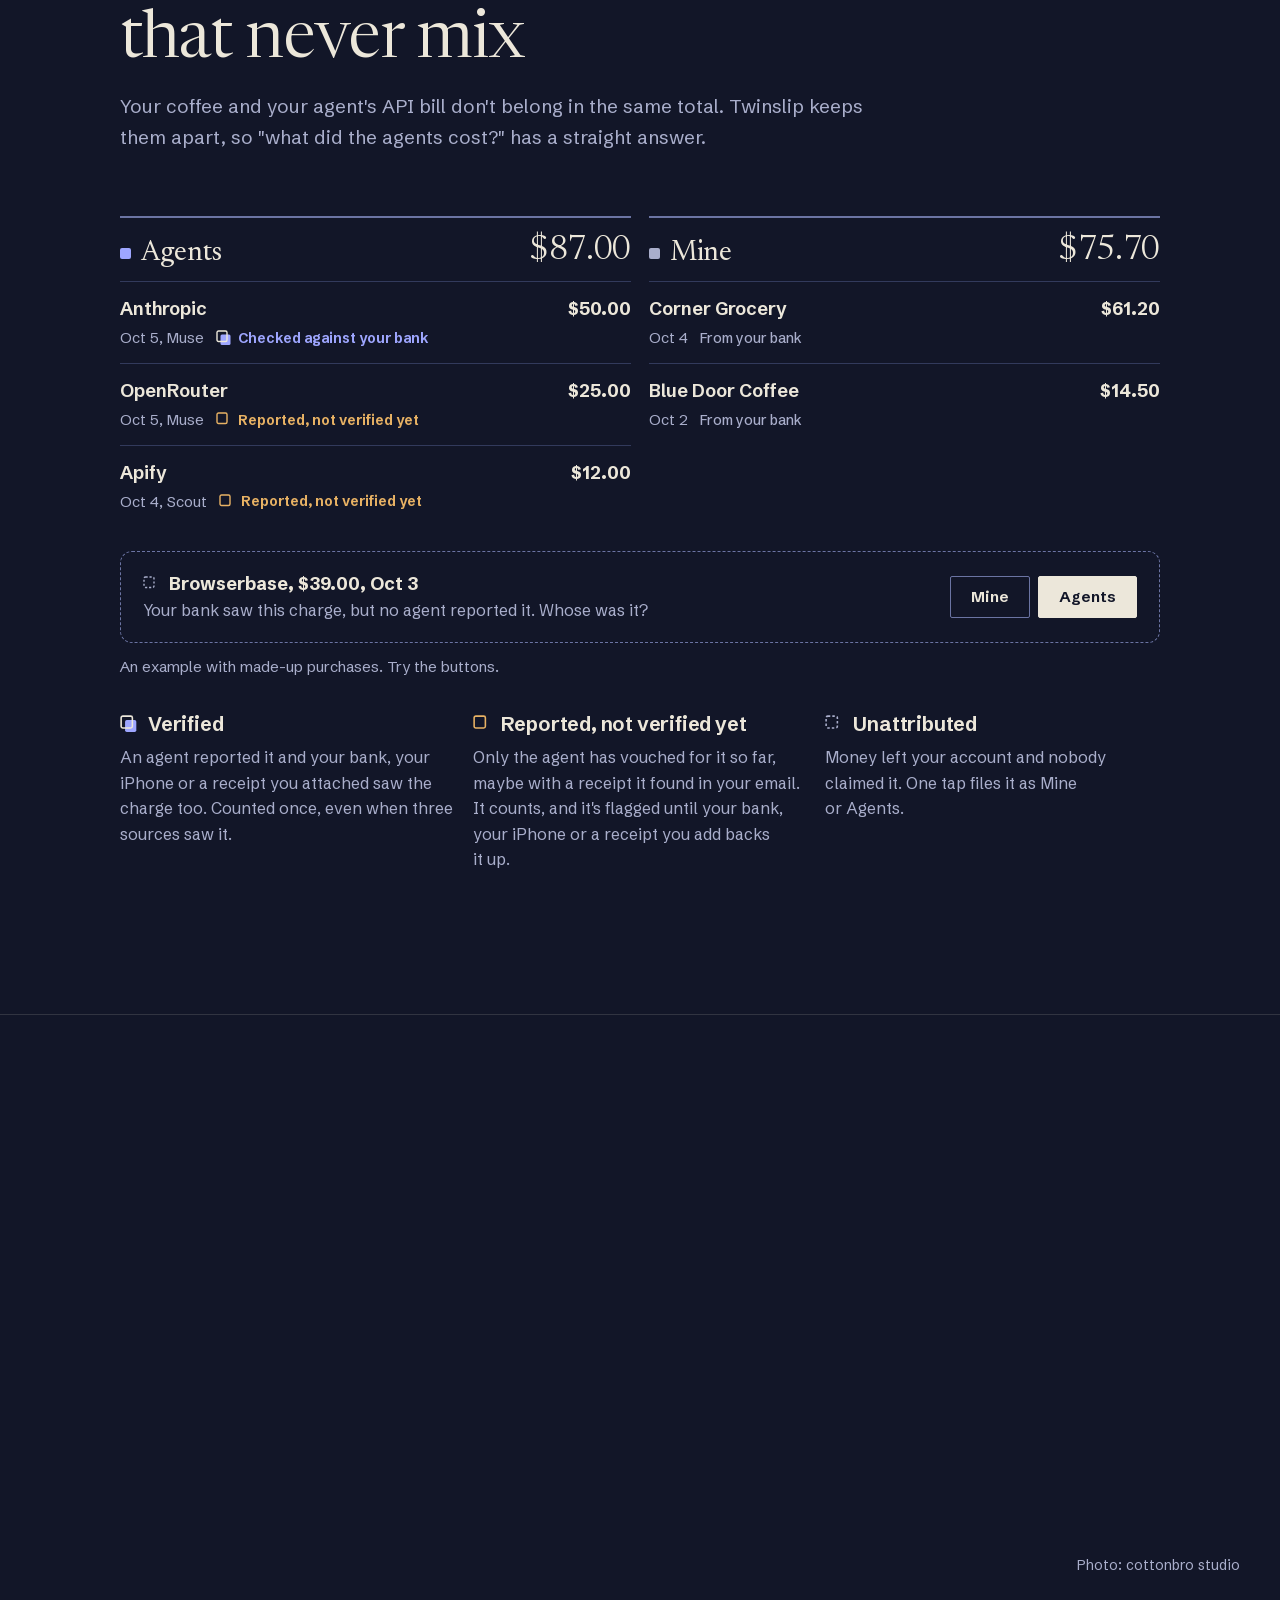
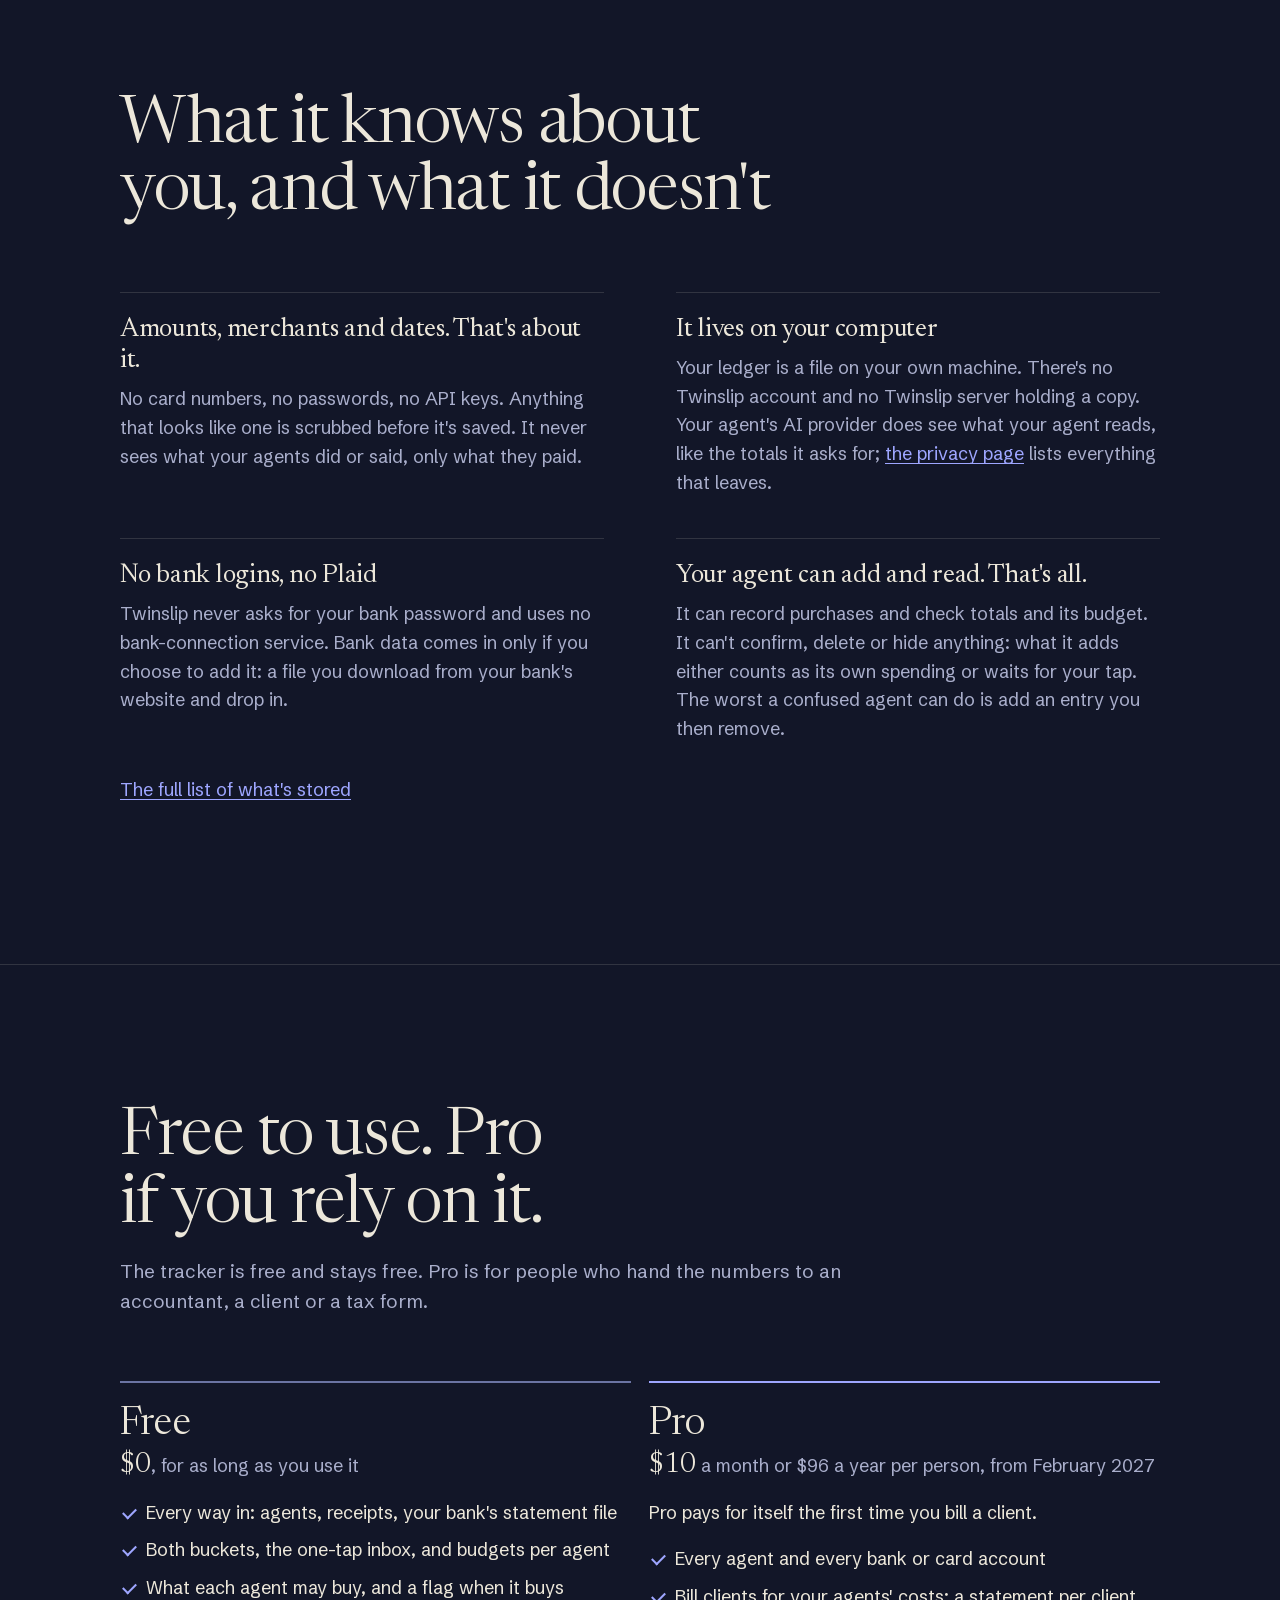
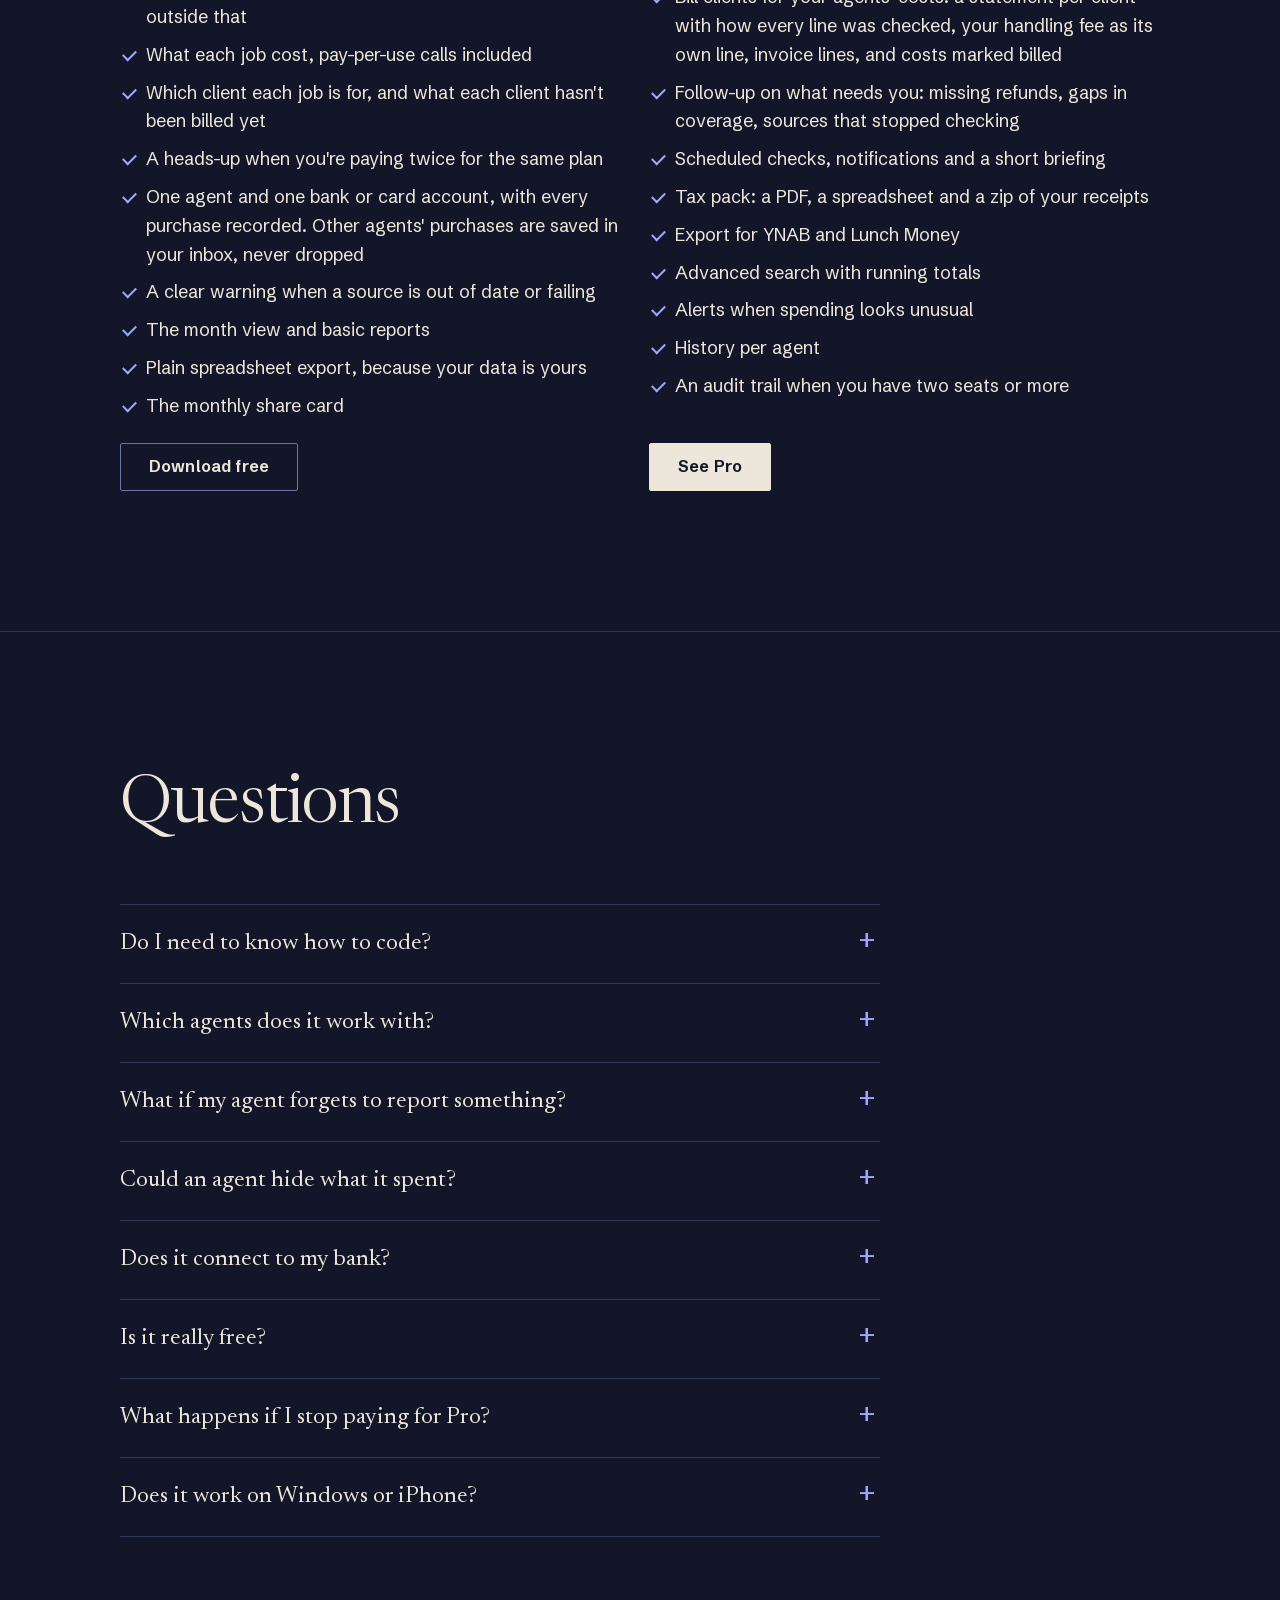
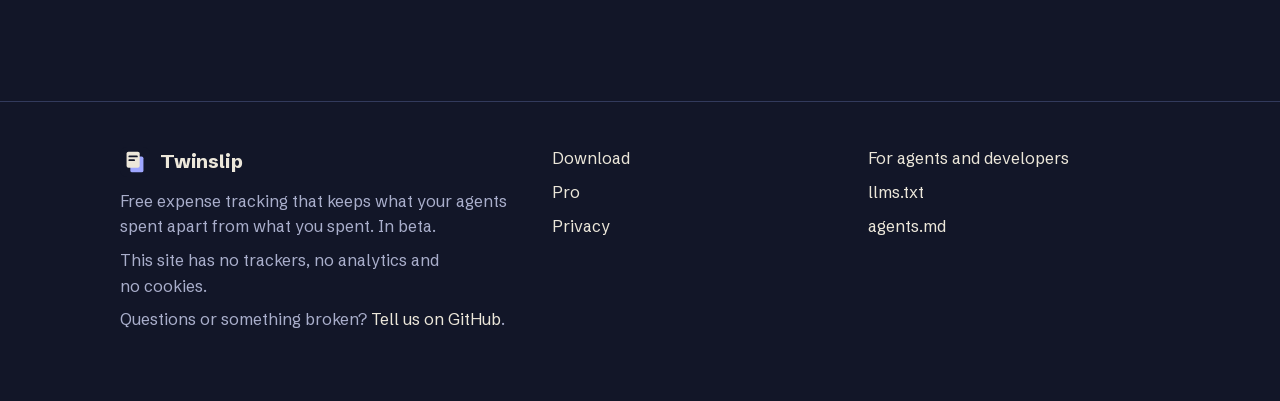
==== commit fc9169a2: "Publish 2026-10-23 14:28" ====
--- a/index.html
+++ b/index.html
@@ -236,7 +236,7 @@
             <li>What each job cost, pay-per-use calls included</li>
             <li>Which client each job is for, and what each client hasn't been billed yet</li>
             <li>A heads-up when you're paying twice for the same plan</li>
-            <li>As many agents as you like</li>
+            <li>One agent and one bank or card account, with every purchase recorded. Other agents' purchases are saved in your inbox, never dropped</li>
             <li>A clear warning when a source is out of date or failing</li>
             <li>The month view and basic reports</li>
             <li>Plain spreadsheet export, because your data is yours</li>
@@ -246,9 +246,10 @@
         </div>
         <div class="plan pro">
           <h3>Pro</h3>
-          <p class="price"><b>$96</b> a seat per year, from February 2027</p>
+          <p class="price"><b>$10</b> a month or $96 a year per person, from February 2027</p>
           <p>Pro pays for itself the first time you bill a client.</p>
           <ul class="ticks">
+            <li>Every agent and every bank or card account</li>
             <li>Bill clients for your agents' costs: a statement per client with how every line was checked, your handling fee as its own line, invoice lines, and costs marked billed</li>
             <li>Follow-up on what needs you: missing refunds, gaps in coverage, sources that stopped checking</li>
             <li>Scheduled checks, notifications and a short briefing</li>
@@ -291,11 +292,11 @@
         </details>
         <details>
           <summary>Is it really free?</summary>
-          <div class="a"><p>Yes. Tracking, both buckets, the inbox, budgets, what each agent may buy, the cost of each job, as many agents as you like, all your history, warnings when a source is out of date, and plain export are free and stay free. <a href="pro.html">Pro</a> adds billing your clients for those costs (a statement per client, invoice lines, costs marked billed), ongoing oversight (follow-up on missing refunds and gaps, a briefing) and the tools you need when other people rely on your numbers, like a tax pack and accounting exports.</p></div>
+          <div class="a"><p>Yes, for one agent and one bank or card account. Tracking, both buckets, the inbox, budgets, what each agent may buy, the cost of each job, every purchase, all your history, warnings when a source is out of date, and plain export are free and stay free. Purchases from other agents are saved in your inbox, never dropped, and count once you have Pro. <a href="pro.html">Pro</a> covers every agent and account, and adds billing your clients for those costs (a statement per client, invoice lines, costs marked billed), ongoing oversight (follow-up on missing refunds and gaps, a briefing) and the tools you need when other people rely on your numbers, like a tax pack and accounting exports.</p></div>
         </details>
         <details>
           <summary>What happens if I stop paying for Pro?</summary>
-          <div class="a"><p>The Pro tools switch off. Your data stays exactly where it is, and the tracker keeps working like it did before you upgraded.</p></div>
+          <div class="a"><p>The Pro tools switch off. Your data stays exactly where it is, and everything already counted stays counted. From then on, purchases from agents beyond the free one wait in your inbox again, saved in full.</p></div>
         </details>
         <details>
           <summary>Does it work on Windows or iPhone?</summary>
--- a/style.css
+++ b/style.css
@@ -371,6 +371,16 @@
 .stepper input::-webkit-outer-spin-button, .stepper input::-webkit-inner-spin-button { -webkit-appearance: none; margin: 0; }
 .total { font-size: 16px; color: var(--paper-2); margin: 0 0 16px; min-height: 1.5em; }
 .checkout-msg { margin: 14px 0 0; padding: 12px 16px; border-radius: var(--radius-s); border: 1px solid var(--flag); color: var(--flag); font-size: 16px; }
+/* "Tell me when Pro opens" (pro.html) and the monthly or yearly choice */
+.notify { display: grid; gap: 10px; max-width: 560px; }
+.notify > label { font-weight: 650; }
+.notify .field { display: flex; gap: 10px; flex-wrap: wrap; }
+.notify input[type="email"] { flex: 1 1 240px; min-height: 44px; padding: 8px 12px; border: 1px solid var(--edge); border-radius: var(--radius-s); background: var(--sheet-2); color: var(--paper); font: inherit; }
+.notify input[type="email"]:focus-visible { outline: 2px solid var(--transfer); outline-offset: 2px; border-color: var(--transfer); }
+.notify .msg { margin: 0; min-height: 1.5em; color: var(--paper); }
+.notify .msg.err { color: var(--alarm); }
+.period { border: none; margin: 14px 0 0; padding: 0; display: flex; gap: 18px; flex-wrap: wrap; }
+.period label { display: inline-flex; gap: 8px; align-items: center; font-weight: 650; }
 .testmode { display: inline-block; font-size: 14px; font-weight: 650; color: var(--flag); border: 1px dashed currentColor; border-radius: 99px; padding: 1px 10px; margin-bottom: 10px; }
 .promise { border-top: 1px solid var(--rule); border-bottom: 1px solid var(--rule); padding-block: clamp(20px, 3vw, 30px); }
 .promise p { margin: 0; font-size: 21px; line-height: 1.5; color: var(--paper); max-width: 62ch; }
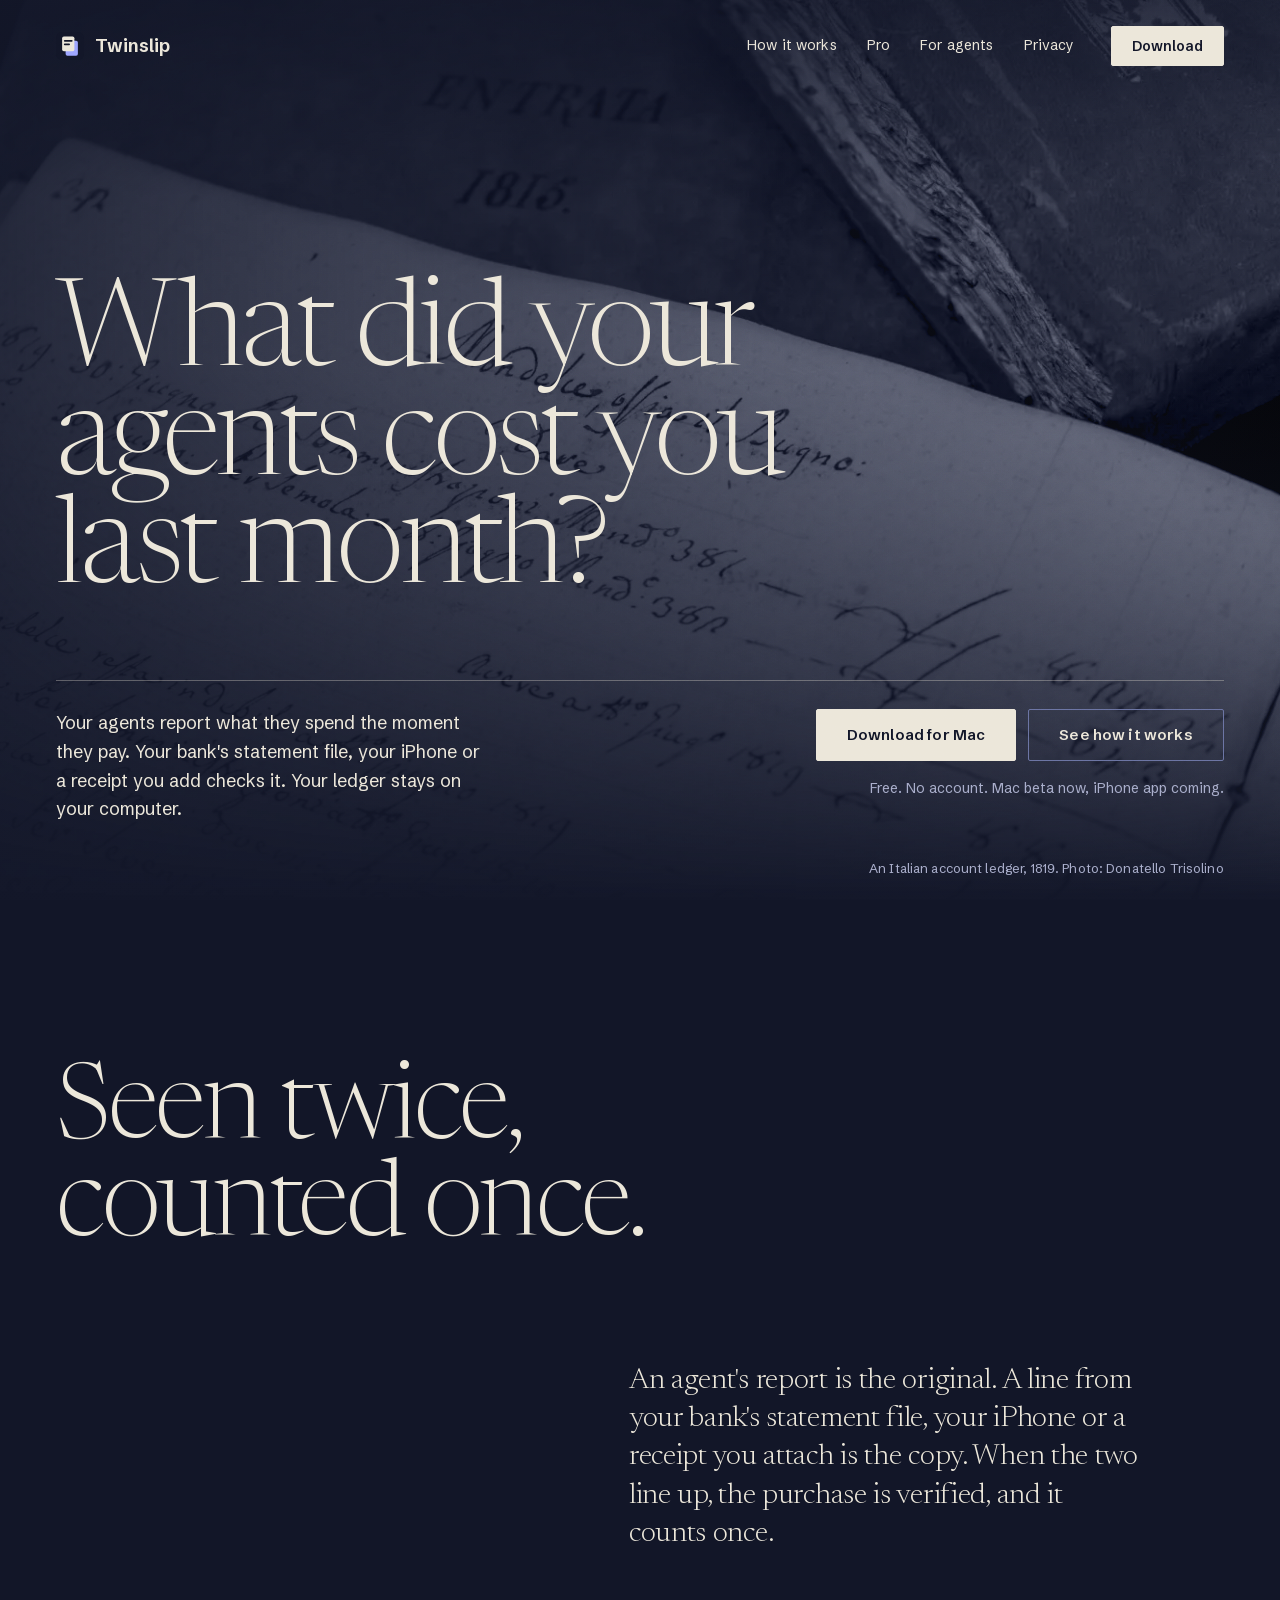
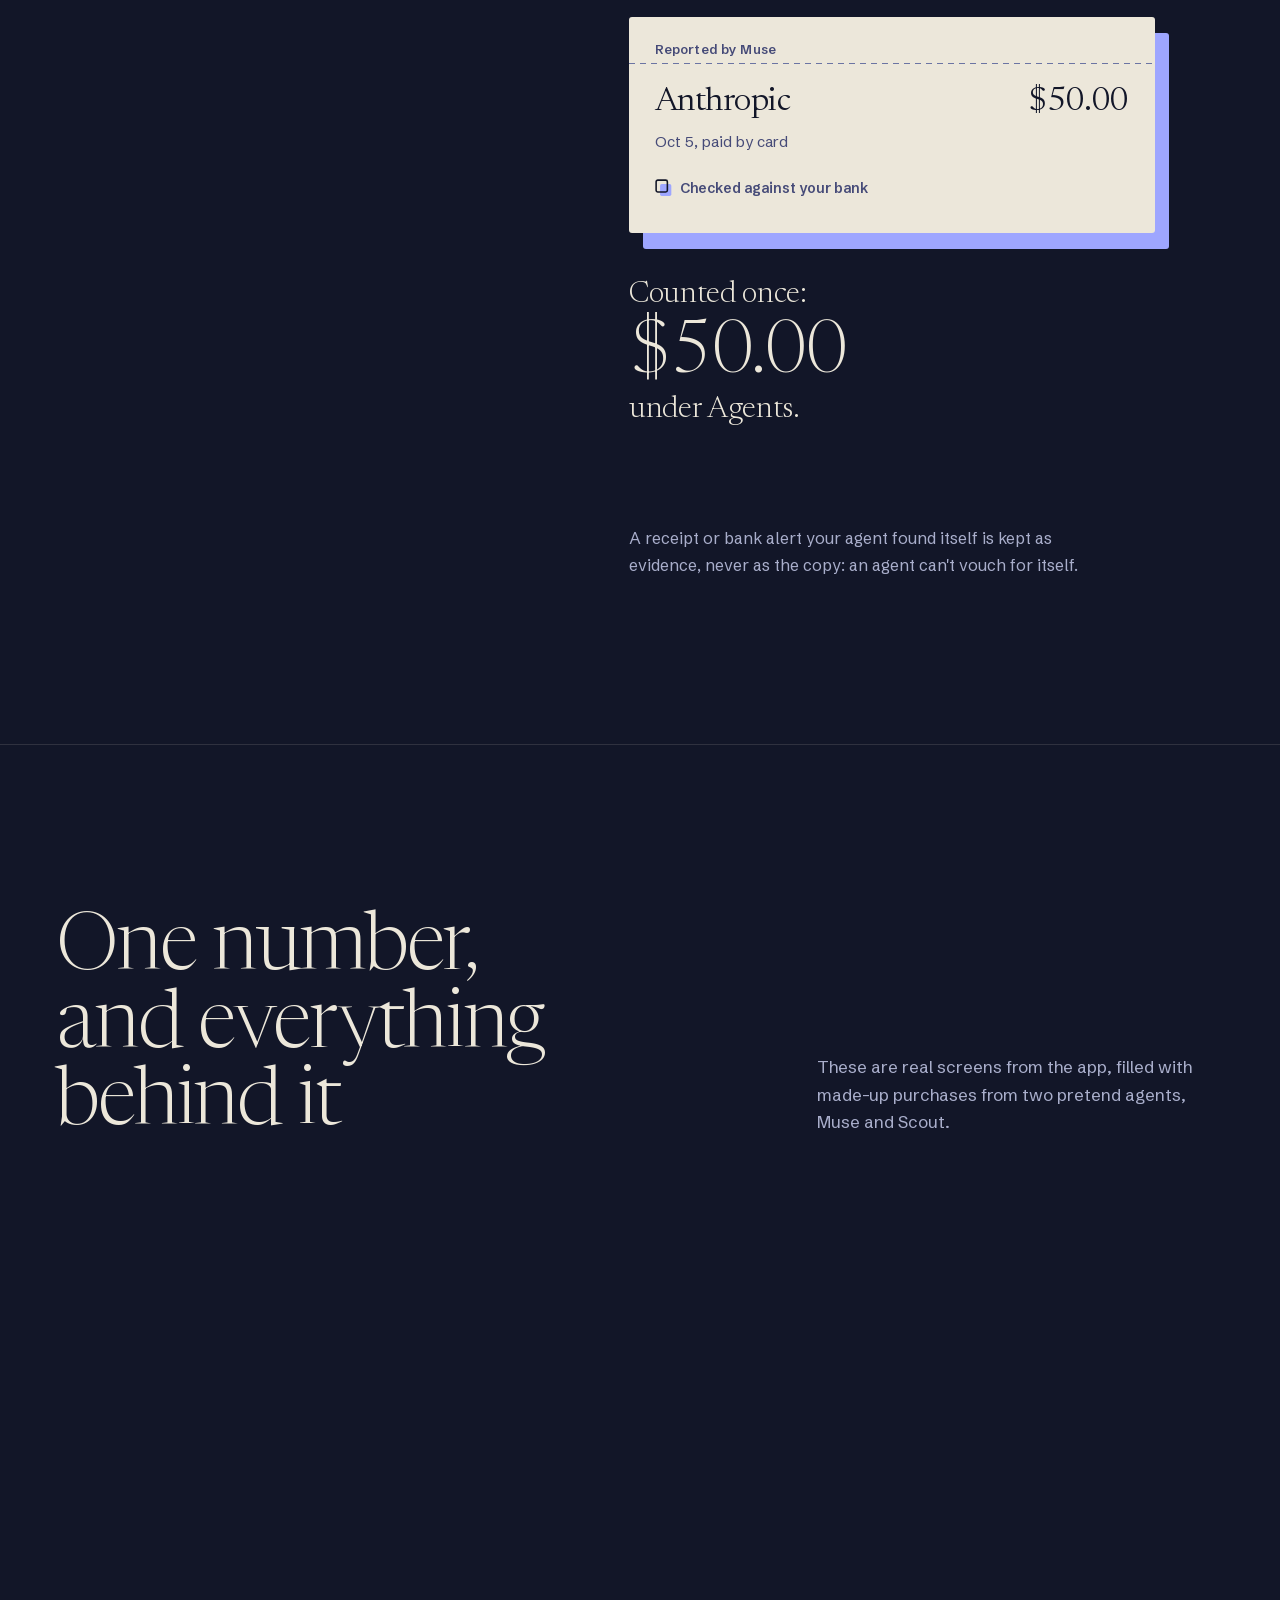
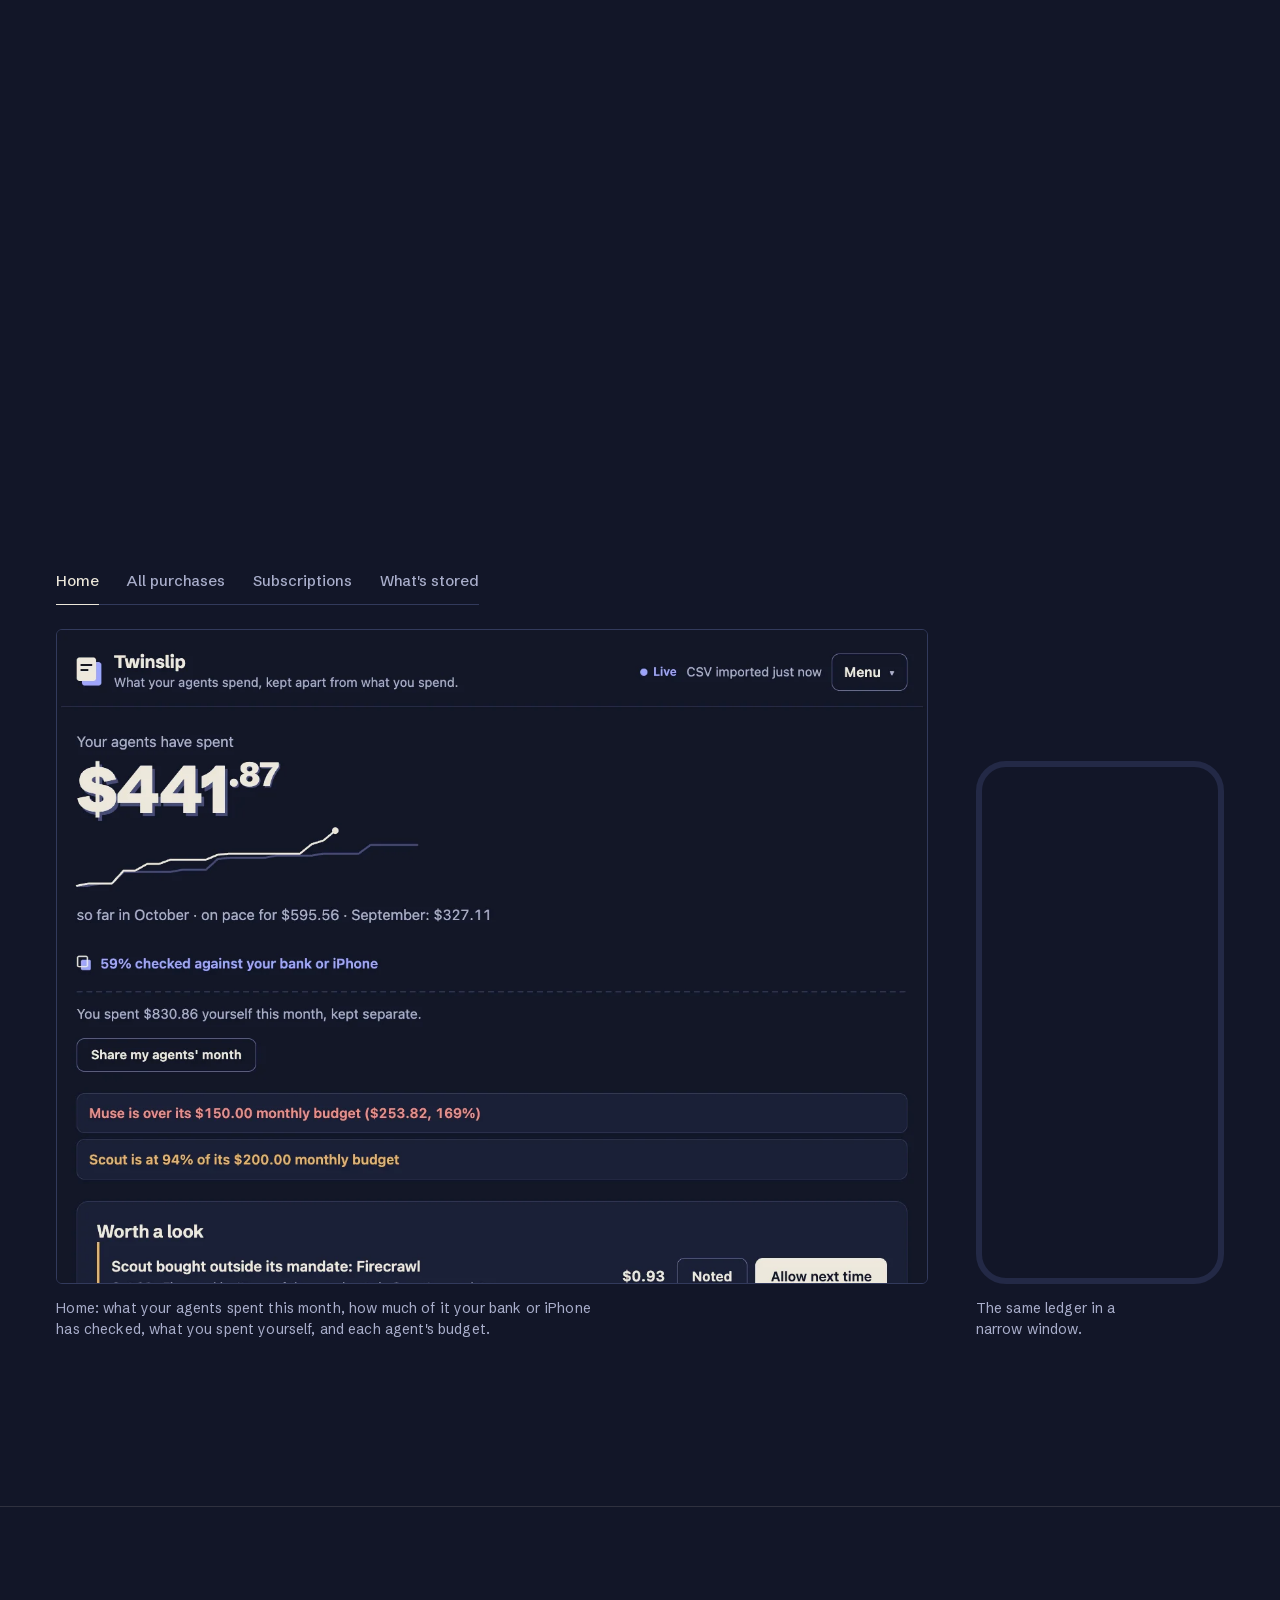
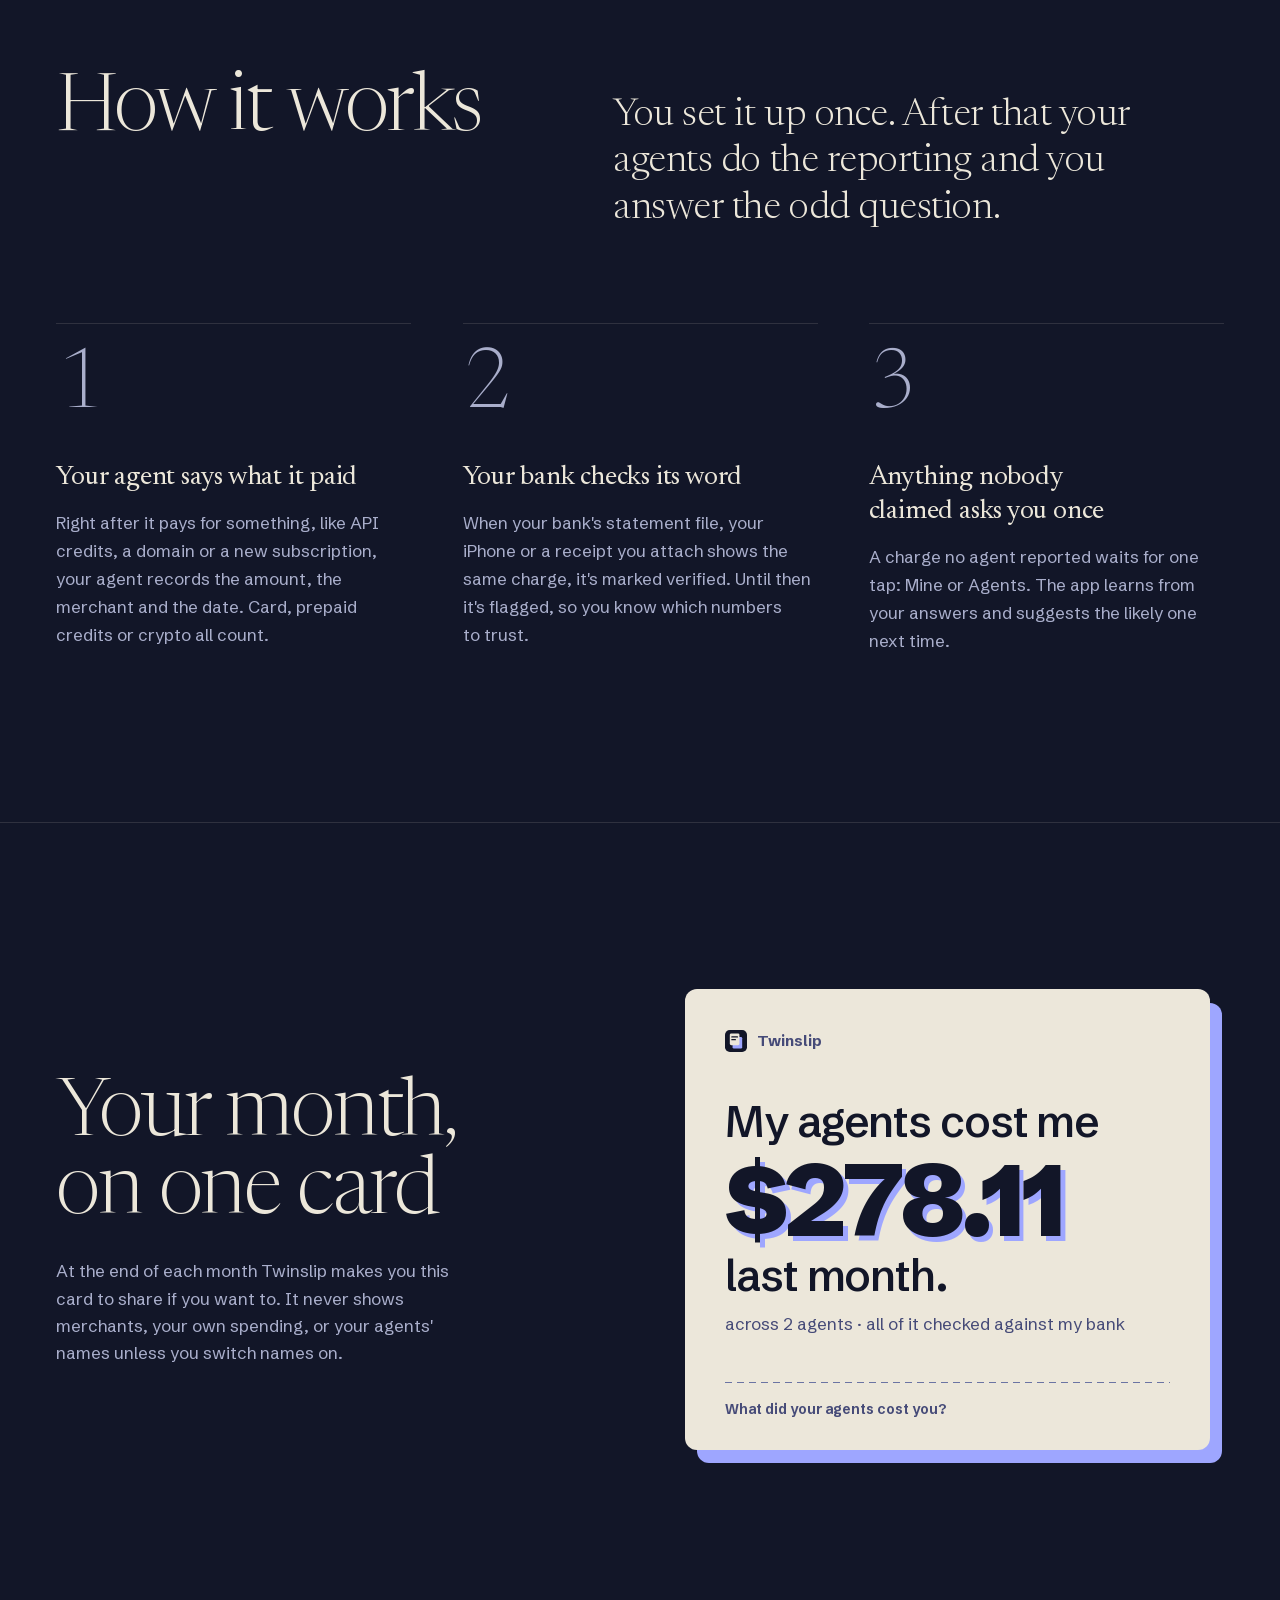
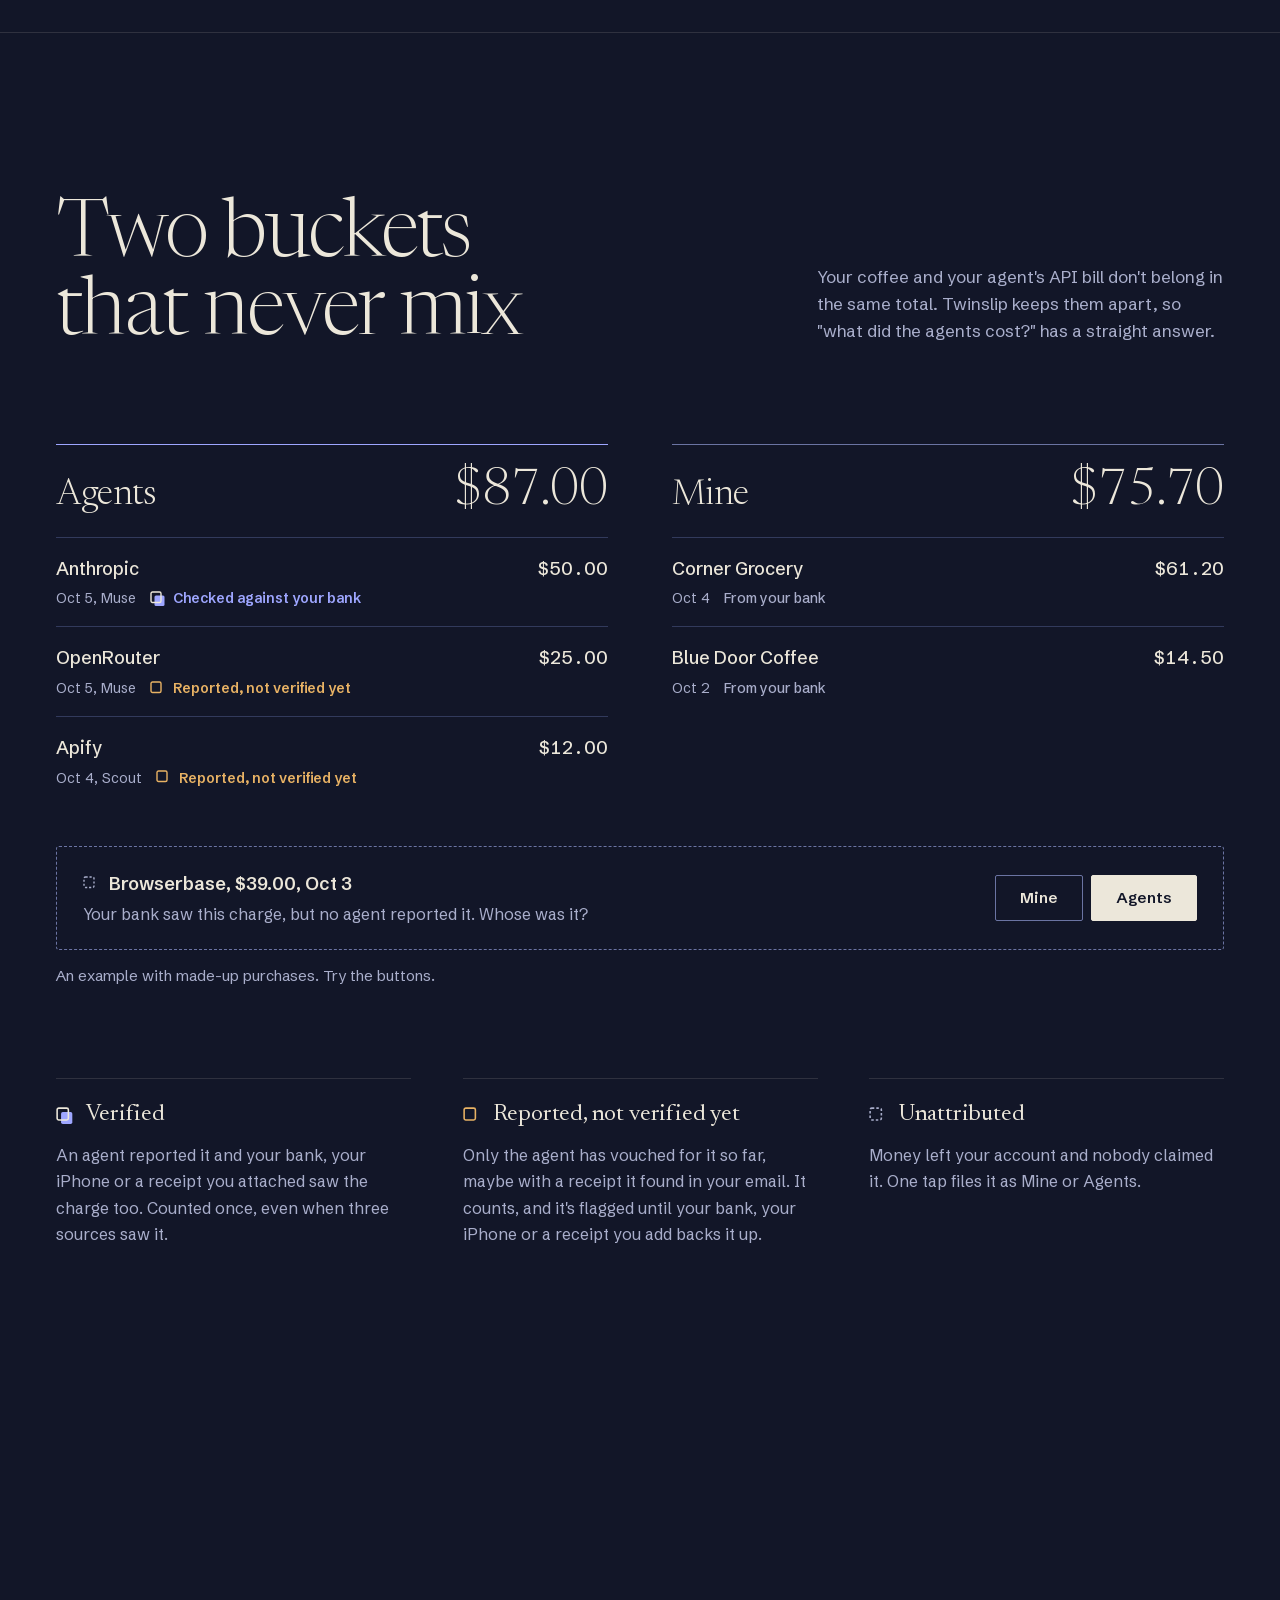
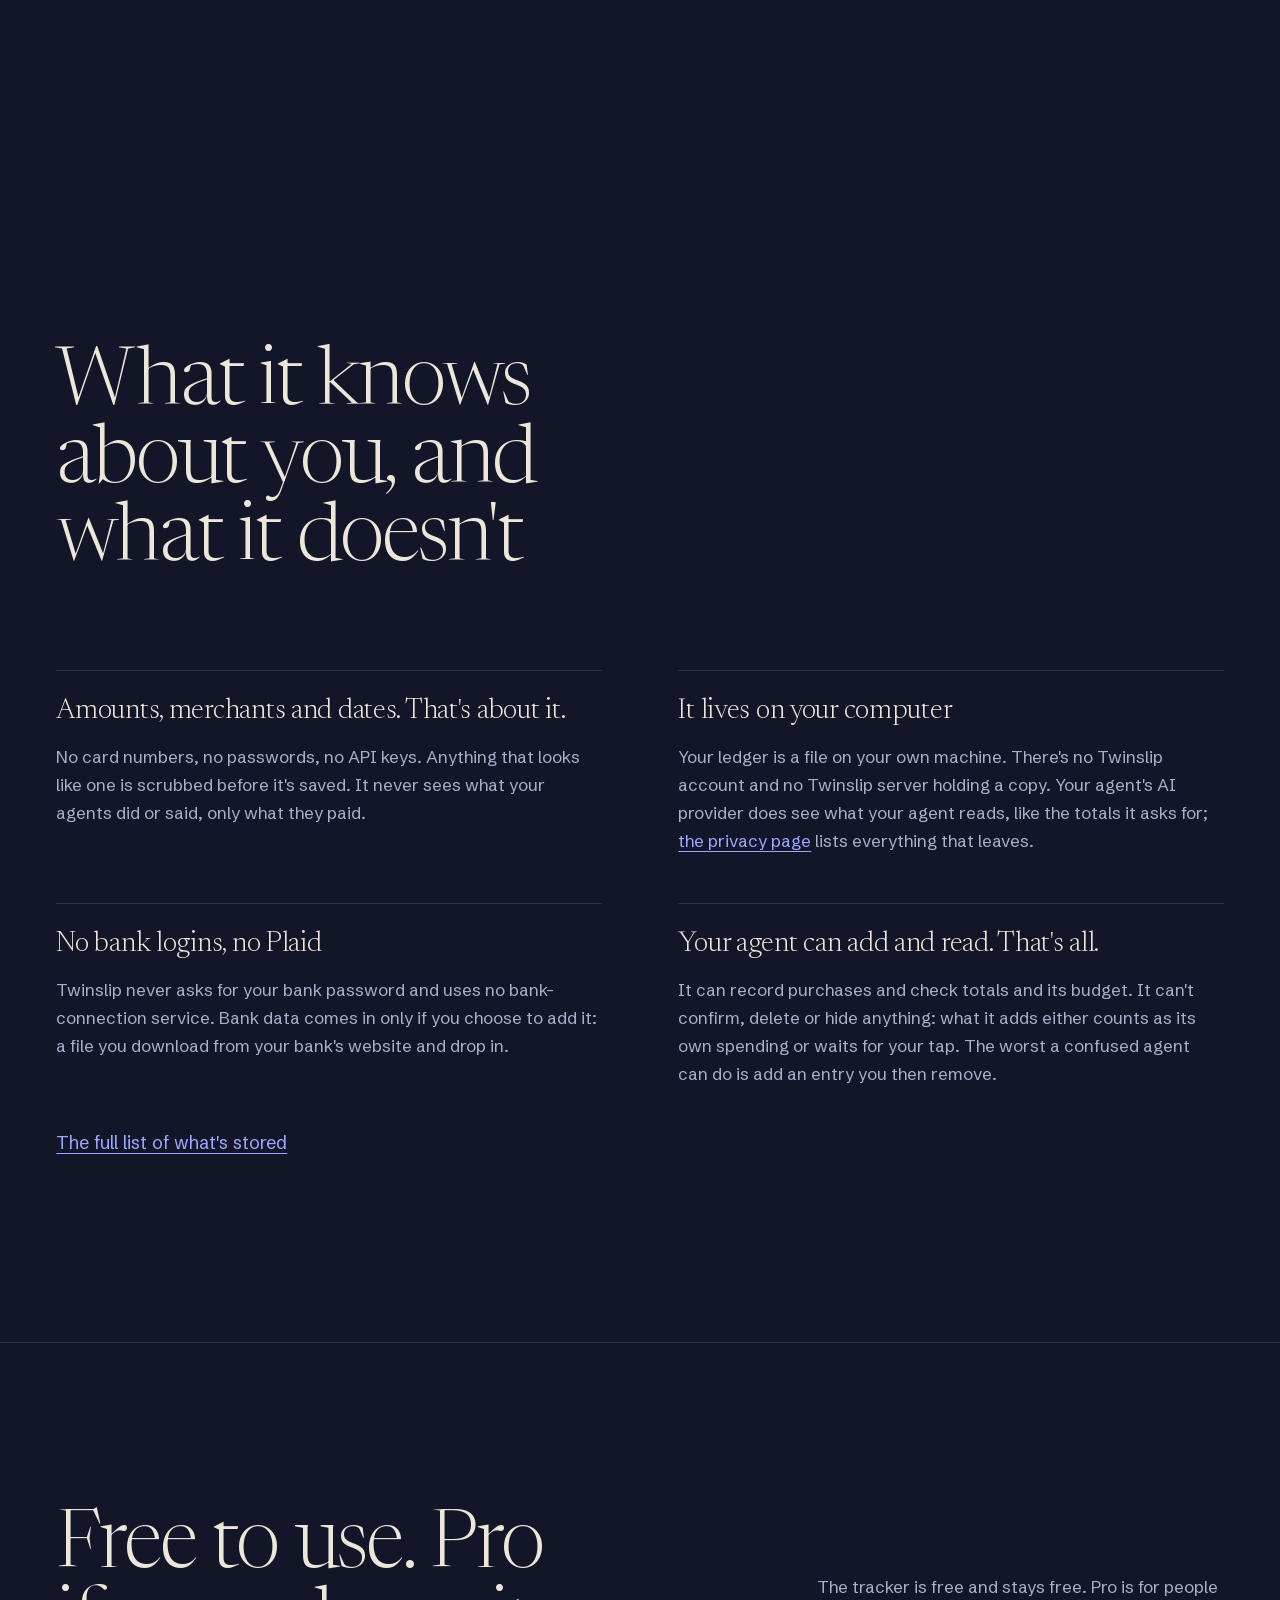
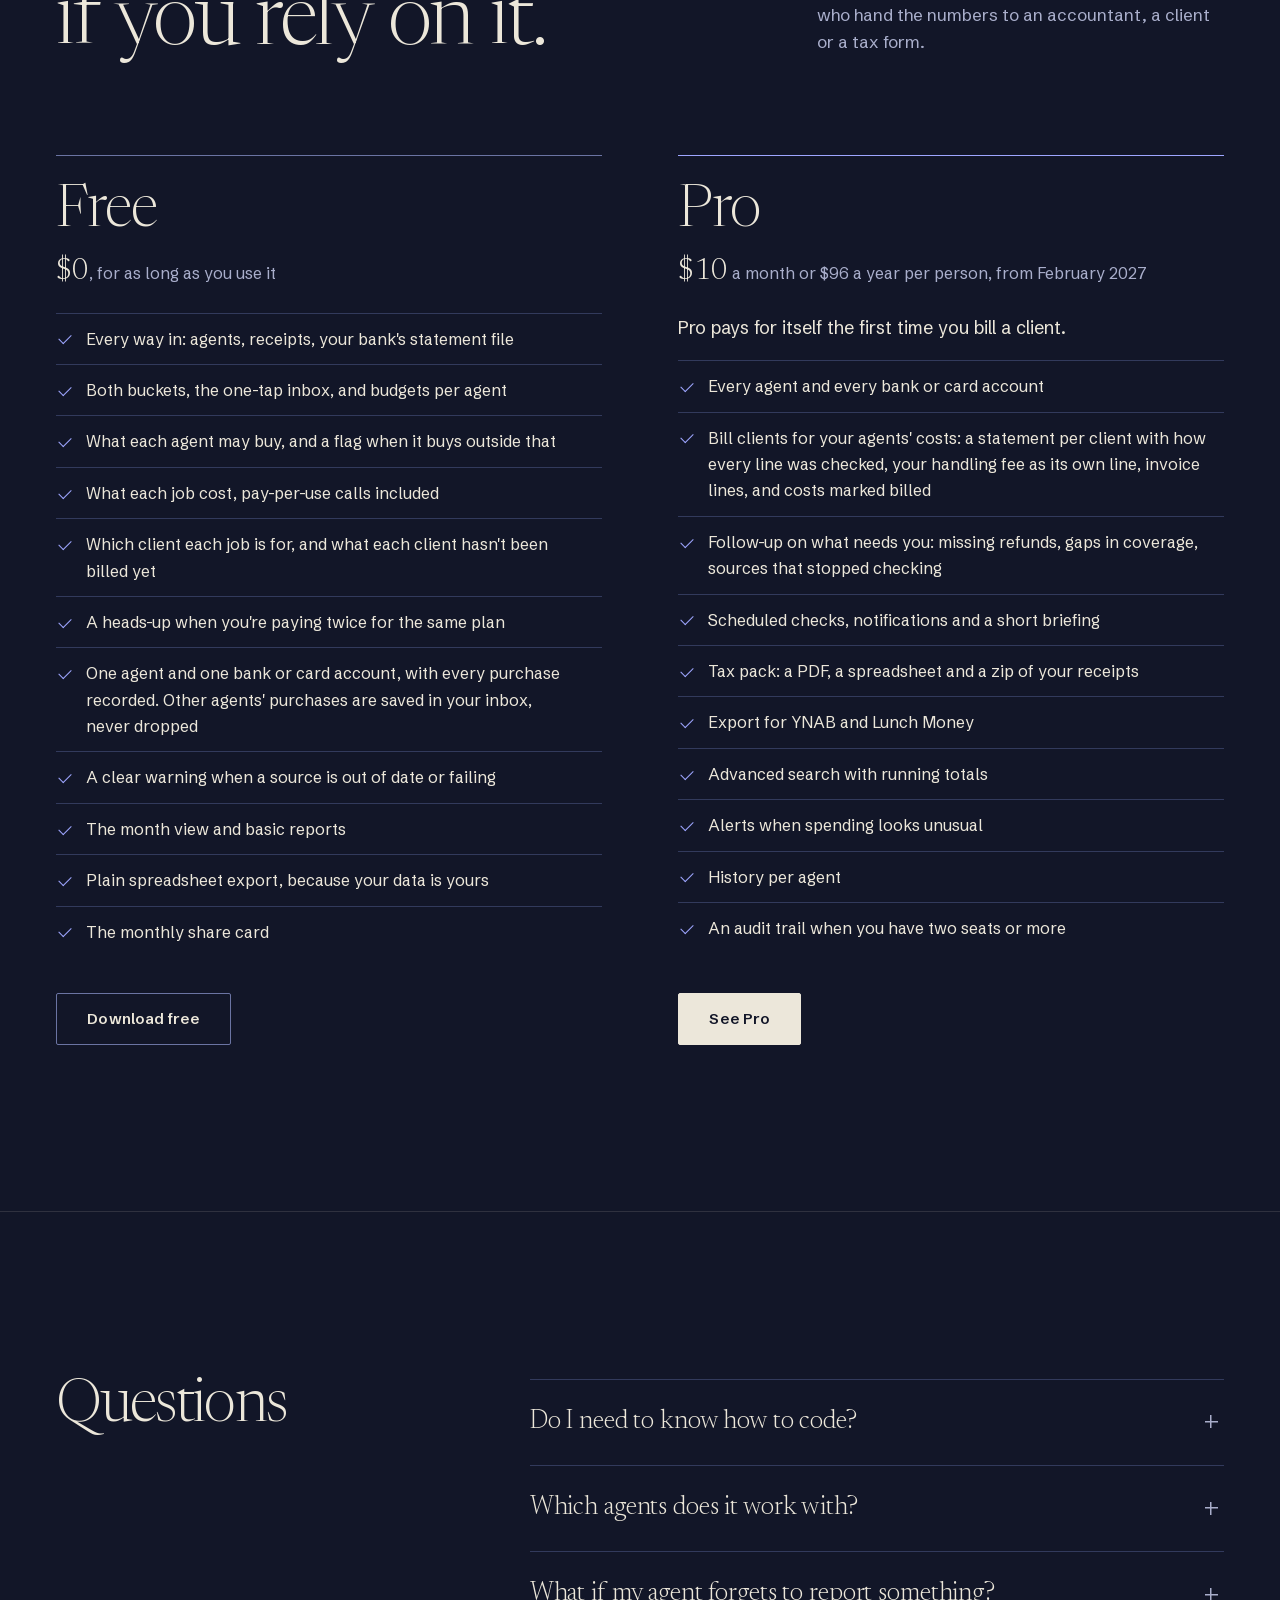
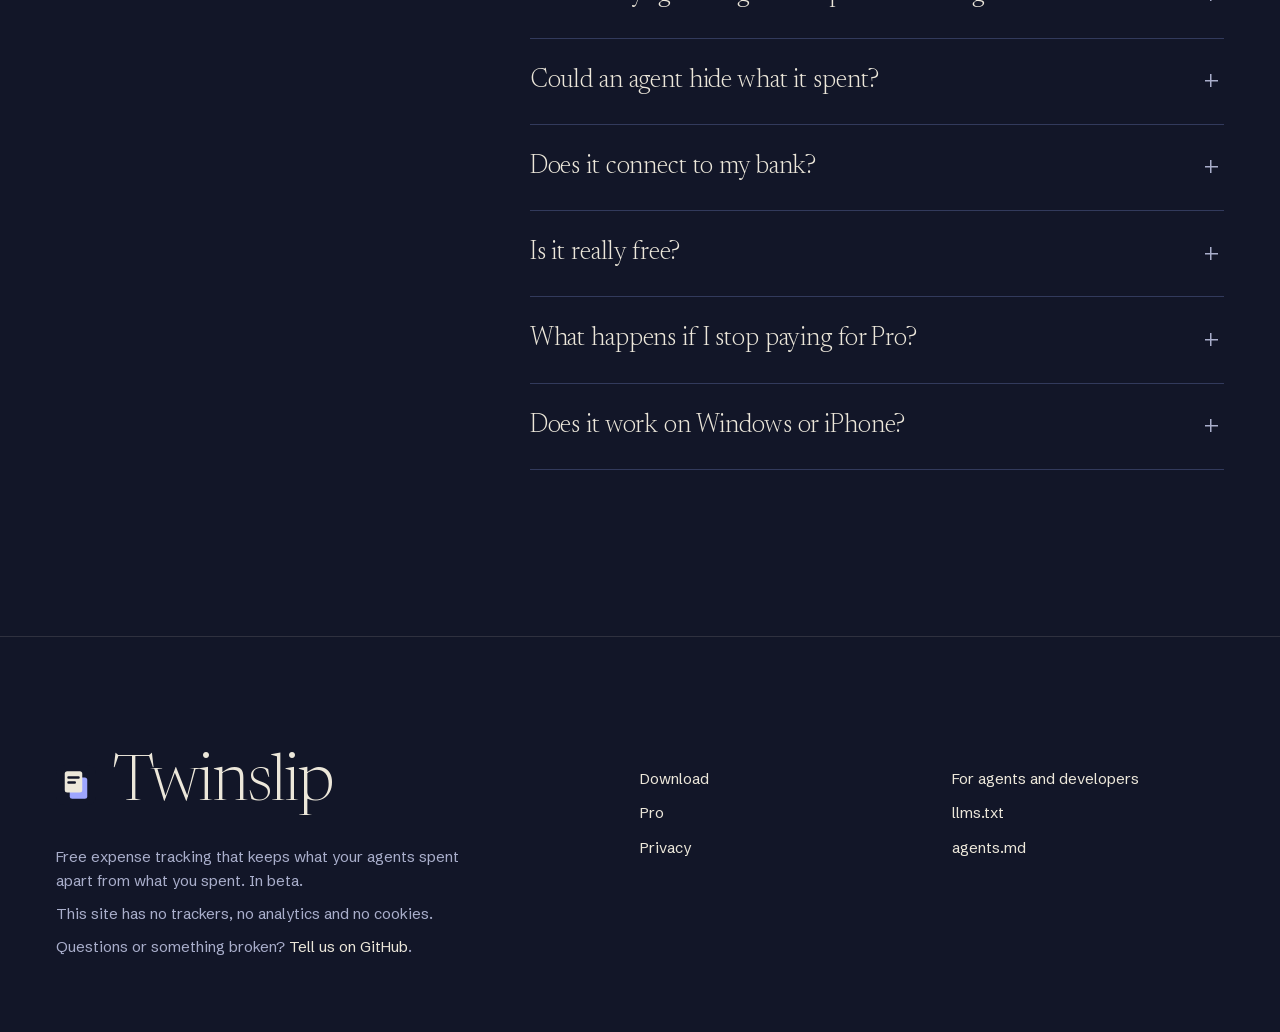
==== commit 00457d6f: "Publish 2026-10-23 14:52" ====
--- a/index.html
+++ b/index.html
@@ -45,17 +45,51 @@
   <section class="hero">
     <img class="hero-photo" src="assets/photo/ledger-1819-1400.webp" srcset="assets/photo/ledger-1819-1400.webp 1400w, assets/photo/ledger-1819-2400.webp 2400w" sizes="100vw" alt="" fetchpriority="high">
     <div class="wrap">
-      <div class="hero-copy">
-        <h1>What did your agents cost you last month?</h1>
+      <h1>What did your agents cost you last month?</h1>
+      <div class="hero-foot">
         <p class="lead">Your agents report what they spend the moment they pay. Your bank's statement file, your iPhone or a receipt you add checks it. Your ledger stays on your computer.</p>
-        <div class="actions">
-          <a class="btn" href="download.html">Download for Mac</a>
-          <a class="btn ghost" href="#how">See how it works</a>
-        </div>
-        <p class="fine">Free. No account. Mac beta now, iPhone app coming.</p>
+        <div class="hero-act">
+          <div class="actions">
+            <a class="btn" href="download.html">Download for Mac</a>
+            <a class="btn ghost" href="#how">See how it works</a>
+          </div>
+          <p class="fine">Free. No account. Mac beta now, iPhone app coming.</p>
+        </div>
       </div>
     </div>
     <p class="photo-credit">An Italian account ledger, 1819. Photo: Donatello Trisolino</p>
+  </section>
+
+  <section class="twice" aria-labelledby="twice-h">
+    <div class="wrap">
+      <h2 id="twice-h" class="twice-title">Seen twice, counted once.</h2>
+      <div class="twice-grid">
+        <figure class="twice-photo print" data-reveal>
+          <img src="assets/photo/paper-pair-1400.webp" srcset="assets/photo/paper-pair-1400.webp 1400w, assets/photo/paper-pair-2400.webp 2400w" sizes="(min-width: 960px) 44vw, 100vw" width="2400" height="1600" alt="" loading="lazy">
+          <figcaption>Two sheets of paper on a black table. Photo: Karolina Grabowska, Kaboompics</figcaption>
+        </figure>
+        <div class="twice-body">
+          <p class="twice-lead">An agent's report is the original. A line from your bank's statement file, your iPhone or a receipt you attach is the copy. When the two line up, the purchase is verified, and it counts once.</p>
+          <figure class="act" data-act aria-labelledby="act-sum">
+            <div class="act-stage">
+              <div class="act-slip act-copy">
+                <p class="act-from">Your bank's statement file</p>
+                <p class="act-line"><span>ANTHROPIC*API</span><span>50.00</span></p>
+                <p class="act-meta">Oct 5</p>
+              </div>
+              <div class="act-slip act-orig">
+                <p class="act-from">Reported by Muse</p>
+                <p class="act-line"><span>Anthropic</span><span>$50.00</span></p>
+                <p class="act-meta">Oct 5, paid by card</p>
+                <p class="act-state"><span class="state ok act-after"><svg class="slip" viewBox="0 0 16 16" aria-hidden="true"><rect class="copy" x="4.5" y="4.5" width="10" height="10.5" rx="1.5"/><rect class="orig" x="1" y="1" width="10" height="10.5" rx="1.5"/></svg>Checked against your bank</span><span class="state flag act-before" aria-hidden="true"><svg class="slip" viewBox="0 0 16 16" aria-hidden="true"><rect class="orig" x="1" y="1" width="10" height="10.5" rx="1.5"/></svg>Reported, not verified yet</span></p>
+              </div>
+            </div>
+            <figcaption class="act-sum" id="act-sum">Counted once: <strong>$50.00</strong> under Agents.</figcaption>
+          </figure>
+          <p class="twice-note">A receipt or bank alert your agent found itself is kept as evidence, never as the copy: an agent can't vouch for itself.</p>
+        </div>
+      </div>
+    </div>
   </section>
 
   <section class="rule-top" aria-labelledby="see-h">
@@ -64,7 +98,7 @@
         <h2 id="see-h">One number, and everything behind it</h2>
         <p>These are real screens from the app, filled with made-up purchases from two pretend agents, Muse and Scout.</p>
       </div>
-      <figure class="desk">
+      <figure class="desk" data-reveal>
         <img src="assets/photo/mac-desk-1400.webp" srcset="assets/photo/mac-desk-1400.webp 1400w, assets/photo/mac-desk-2400.webp 2400w" sizes="(max-width: 1180px) 100vw, 1120px" width="2400" height="1597" alt="Twinslip open on a MacBook on a wooden desk beside a pair of reading glasses: your agents have spent $441.87 so far in October, 59% checked against your bank or iPhone." loading="lazy">
         <figcaption>Twinslip's home screen, placed on a photographed MacBook. Photo: Daniil Komov.</figcaption>
       </figure>
@@ -189,7 +223,7 @@
   </section>
 
   <section class="rule-top" aria-labelledby="trust-h">
-    <figure class="pen">
+    <figure class="pen print" data-reveal>
       <img src="assets/photo/fountain-pen-1400.webp" srcset="assets/photo/fountain-pen-1400.webp 1400w, assets/photo/fountain-pen-2400.webp 2400w" sizes="100vw" width="2400" height="1600" alt="" loading="lazy">
       <figcaption>Photo: cottonbro studio</figcaption>
     </figure>
--- a/style.css
+++ b/style.css
@@ -1,8 +1,9 @@
 /* Twinslip website. One stylesheet, no build. "Carbon copy" (docs/DESIGN.md): ivory paper
    on blue-black carbon, and the blue-violet of carbon transfer for what's been seen twice.
-   The site is carried by real photographs (credited where they appear) and the real app; type and
-   rules stay quiet around them. Every color is still a token; tints come from color-mix().
-   Colors come from design/tokens.json and match the app (public/style.css). */
+   The site is laid out like a folio: very large, light serif display; small, quiet sans
+   everywhere else; one idea per screen. Photographs are printed in carbon (greyscale, toned with
+   the carbon color), except the real app on the MacBook. Every color is a token; tints come from
+   color-mix(). Colors come from design/tokens.json and match the app (public/style.css). */
 
 @font-face {
   font-family: "Schibsted Grotesk";
@@ -42,13 +43,13 @@
   --display: "Schibsted Grotesk", ui-sans-serif, system-ui, -apple-system, "Segoe UI", sans-serif;
   --mono: "Azeret Mono", ui-monospace, "SF Mono", Menlo, Consolas, monospace;
   --serif: "Newsreader", "Iowan Old Style", Georgia, serif;
-  --hair: color-mix(in srgb, var(--paper) 14%, transparent);
+  --hair: color-mix(in srgb, var(--paper) 13%, transparent);
   --ease: cubic-bezier(0.16, 1, 0.3, 1);
-  --perforation: repeating-linear-gradient(90deg, var(--rule) 0 7px, transparent 7px 12px);
   --radius-s: 8px;
   --radius: 12px;
-  --wrap: 1120px;
-  --gutter: clamp(16px, 4vw, 40px);
+  --wrap: 1320px;
+  --gutter: clamp(20px, 4.4vw, 64px);
+  --chapter: clamp(96px, 13vw, 200px);
   color-scheme: dark;
 }
 
@@ -60,9 +61,10 @@
   margin: 0;
   background: var(--carbon);
   color: var(--paper);
-  font: 18px/1.6 var(--display);
+  font: 18px/1.65 var(--display);
   overflow-wrap: break-word;
   caret-color: var(--transfer);
+  -webkit-font-smoothing: antialiased;
 }
 ::selection { background: rgb(158 166 255 / 0.35); color: var(--paper); }
 /* Velvet: a fine grain over the carbon so it never reads as a flat screen. */
@@ -71,100 +73,256 @@
   background-image: url("data:image/svg+xml,%3Csvg xmlns='http://www.w3.org/2000/svg' width='180' height='180'%3E%3Cfilter id='n'%3E%3CfeTurbulence type='fractalNoise' baseFrequency='.9' numOctaves='2' stitchTiles='stitch'/%3E%3C/filter%3E%3Crect width='100%25' height='100%25' filter='url(%23n)'/%3E%3C/svg%3E");
 }
 img { max-width: 100%; height: auto; display: block; }
-a { color: var(--transfer); text-underline-offset: 3px; text-decoration-thickness: 1px; }
+a { color: var(--transfer); text-underline-offset: 4px; text-decoration-thickness: 1px; }
 a:hover { text-decoration-thickness: 2px; }
-:focus-visible { outline: 2px solid var(--transfer); outline-offset: 3px; border-radius: 4px; }
+:focus-visible { outline: 2px solid var(--transfer); outline-offset: 3px; border-radius: 2px; }
 code, kbd, pre { font-family: var(--mono); font-size: 0.8em; }
-code { background: var(--sheet-2); border-radius: 5px; padding: 1px 5px; }
-kbd { border: 1px solid var(--edge); border-bottom-width: 2px; border-radius: 5px; padding: 0 5px; background: var(--sheet); }
+code { background: var(--sheet-2); border-radius: 4px; padding: 1px 5px; }
+kbd { border: 1px solid var(--edge); border-bottom-width: 2px; border-radius: 4px; padding: 0 5px; background: var(--sheet); }
 p { margin: 0 0 1em; }
-h1, h2, h3 { margin: 0; line-height: 1.08; text-wrap: balance; }
-h2 { font: 350 clamp(38px, 5.4vw, 66px)/1.02 var(--serif); letter-spacing: -0.02em; }
-h3 { font-size: 20px; font-weight: 650; letter-spacing: -0.01em; line-height: 1.3; }
+h1, h2, h3 { margin: 0; line-height: 1.08; text-wrap: balance; font-weight: 400; }
+h2 { font: 270 clamp(44px, 6.2vw, 96px)/0.98 var(--serif); letter-spacing: -0.028em; }
+h3 { font: 400 25px/1.25 var(--serif); letter-spacing: -0.008em; }
+p, li, dd, figcaption { text-wrap: pretty; }
 .sr { position: absolute; width: 1px; height: 1px; overflow: hidden; clip: rect(0 0 0 0); white-space: nowrap; }
-.skip { position: absolute; left: 12px; top: -60px; background: var(--paper); color: var(--carbon); padding: 8px 14px; border-radius: var(--radius-s); z-index: 50; }
+.skip { position: absolute; left: 12px; top: -60px; background: var(--paper); color: var(--carbon); padding: 8px 14px; border-radius: 2px; z-index: 50; }
 .skip:focus { top: 12px; }
 .muted { color: var(--paper-2); }
 .small { font-size: 15px; }
 .wrap { max-width: var(--wrap); margin: 0 auto; padding-inline: var(--gutter); }
-.narrow > * { max-width: 760px; }
-
-/* Header */
-.site-head { padding-block: 18px; border-bottom: 1px solid var(--rule); }
+.narrow > * { max-width: 780px; }
+/* Captions and credits: small, never shouted. */
+figcaption, .photo-credit { font-size: 13px; line-height: 1.5; letter-spacing: 0.01em; color: var(--paper-2); }
+
+/* Header: a wordmark, four words and one button. Over the photograph on the landing page. */
+.site-head { position: relative; z-index: 5; padding-block: 22px; border-bottom: 1px solid var(--hair); }
+body:not(.page) .site-head { position: absolute; inset: 0 0 auto; border-bottom: 0; padding-block: 26px; }
 .site-head .wrap { display: flex; align-items: center; justify-content: space-between; gap: 16px; flex-wrap: wrap; }
-.brand { display: inline-flex; align-items: center; gap: 10px; color: var(--paper); text-decoration: none; font-weight: 750; font-size: 19px; letter-spacing: -0.01em; }
-.brand img { width: 30px; height: 30px; }
-.nav { display: flex; align-items: center; gap: 4px 22px; flex-wrap: wrap; font-size: 16px; }
-.nav a { color: var(--paper-2); text-decoration: none; padding: 6px 2px; }
-.nav a:hover { color: var(--paper); }
-.nav a[aria-current="page"] { color: var(--paper); font-weight: 650; }
-.nav .btn { padding: 8px 15px; min-height: 0; font-size: 15px; color: var(--carbon); }
-@media (max-width: 620px) {
-  .nav { width: 100%; justify-content: space-between; gap: 4px 12px; font-size: 15px; }
-  .nav .btn { font-size: 14px; padding: 7px 12px; }
-}
+.brand { display: inline-flex; align-items: center; gap: 11px; color: var(--paper); text-decoration: none; font-weight: 650; font-size: 18px; letter-spacing: -0.005em; }
+.brand img { width: 28px; height: 28px; }
+.nav { display: flex; align-items: center; gap: 4px 30px; flex-wrap: wrap; font-size: 14px; letter-spacing: 0.01em; }
+.nav a { color: var(--paper-2); text-decoration: none; padding: 6px 0; }
+body:not(.page) .nav a:not(.btn) { color: var(--paper); }
+.nav a:not(.btn):hover { color: var(--paper); text-decoration: underline; text-decoration-color: var(--edge); }
+.nav a[aria-current="page"] { color: var(--paper); }
+.nav a[aria-current="page"]:not(.btn) { text-decoration: underline; text-decoration-color: var(--transfer); }
+.nav .btn { min-height: 40px; padding: 0 20px; font-size: 14px; color: var(--carbon); margin-left: 6px; }
+.nav .btn[aria-current="page"] { color: var(--carbon); }
+@media (max-width: 720px) {
+  .nav { width: 100%; justify-content: space-between; gap: 4px 12px; }
+  .nav a { padding: 10px 0; }
+  .nav .btn { min-height: 44px; padding: 0 16px; margin-left: 0; }
+}
+@media (max-width: 440px) { .nav .nav-wide { display: none; } }
 
 /* Buttons: paper is the emphasis; secondary is an outline on the carbon. */
 .btn {
   display: inline-flex; align-items: center; justify-content: center; gap: 8px;
-  font: 650 16px/1.2 var(--display);
-  min-height: 48px; padding: 12px 22px; border-radius: 8px; cursor: pointer;
+  font: 600 15px/1.2 var(--display); letter-spacing: 0.01em;
+  min-height: 52px; padding: 0 30px; border-radius: 2px; cursor: pointer;
   border: 1px solid var(--paper); background: var(--paper); color: var(--carbon); text-decoration: none;
-  border-radius: 2px; padding-inline: 28px; letter-spacing: 0.01em;
-  transition: background-color 0.2s ease-out, border-color 0.2s ease-out, color 0.2s ease-out;
+  transition: background-color 0.25s ease-out, border-color 0.25s ease-out, color 0.25s ease-out;
 }
 .btn:hover { background: var(--paper-bright); border-color: var(--paper-bright); text-decoration: none; }
 .btn.ghost { background: transparent; color: var(--paper); border-color: var(--edge); }
 .btn.ghost:hover { background: var(--sheet-2); border-color: var(--paper-2); }
 .btn[disabled], .btn[aria-disabled="true"], .btn[disabled]:hover, .btn[aria-disabled="true"]:hover { background: var(--sheet-2); border-color: var(--edge); color: var(--paper-2); cursor: not-allowed; }
+.btn.small-btn { min-height: 40px; padding: 0 16px; font-size: 14px; }
 .actions { display: flex; flex-wrap: wrap; gap: 12px; align-items: center; }
 
-/* Sections */
-section { padding-block: clamp(80px, 11vw, 148px); }
-.section-head { max-width: 760px; margin-bottom: clamp(36px, 5vw, 64px); }
-.section-head p { color: var(--paper-2); font-size: 19px; margin-top: 16px; }
+/* Forms (any page): sheet-2 fill, edge border, transfer on focus; placeholders at full opacity. */
+input:not([type="checkbox"]):not([type="radio"]):not([type="number"]), select, textarea {
+  font: inherit; font-size: 16px; color: var(--paper); background: var(--sheet-2);
+  border: 1px solid var(--edge); border-radius: 2px; min-height: 52px; padding: 12px 16px;
+}
+input:focus-visible, select:focus-visible, textarea:focus-visible { border-color: var(--transfer); outline-offset: 2px; }
+::placeholder { color: var(--paper-2); opacity: 1; }
+label { font-weight: 600; font-size: 15px; }
+input[type="checkbox"], input[type="radio"] { accent-color: var(--transfer); }
+
+/* Chapters */
+section { padding-block: var(--chapter); }
 .rule-top { border-top: 1px solid var(--hair); }
-
-/* Hero: an 1819 ledger, photographed, darkened into the carbon, with the question over it. */
-.hero { position: relative; isolation: isolate; overflow: hidden; min-height: min(92svh, 920px); display: grid; align-items: end; padding-block: clamp(120px, 16vh, 200px) clamp(56px, 9vh, 104px); }
-.hero-photo { position: absolute; inset: 0; width: 100%; height: 100%; object-fit: cover; object-position: 60% 40%; z-index: -2; filter: grayscale(0.35) brightness(0.62) contrast(1.05); }
-.hero::before {
+/* A section head: the heading on the left, its one sentence in the far column, on the same line. */
+.section-head { display: grid; gap: 22px 48px; margin-bottom: clamp(56px, 7vw, 112px); }
+.section-head h2 { max-width: 13ch; }
+.section-head p { margin: 0; color: var(--paper-2); font-size: 17px; line-height: 1.6; max-width: 42ch; }
+@media (min-width: 960px) {
+  .section-head:has(> p) { grid-template-columns: minmax(0, 7fr) minmax(0, 4fr); align-items: end; }
+  .section-head:has(> p) p { padding-bottom: 0.6em; }
+}
+
+/* Photographs printed in carbon: greyscale, toned with the carbon color through a "color" blend. */
+.print { position: relative; isolation: isolate; overflow: hidden; margin: 0; }
+.print img { filter: grayscale(1) contrast(1.06) brightness(0.86); }
+.print figcaption { position: relative; z-index: 2; }
+.print::after { content: ""; position: absolute; inset: 0; background: var(--carbon); mix-blend-mode: color; pointer-events: none; }
+/* Photographs unveil once as they come into view (site/main.js); with Reduce Motion they're simply there. */
+.veiled { opacity: 0; }
+
+/* Hero: the 1819 ledger printed in carbon, the question over it, small type in the corners. */
+.hero { position: relative; isolation: isolate; overflow: hidden; min-height: max(100svh, 680px); display: grid; align-items: end; padding-block: 150px 64px; }
+.hero-photo { position: absolute; inset: 0; width: 100%; height: 100%; object-fit: cover; object-position: 64% 42%; z-index: -3; filter: grayscale(1) contrast(1.12) brightness(0.8); }
+.hero::before { content: ""; position: absolute; inset: 0; z-index: -2; background: var(--carbon); mix-blend-mode: color; pointer-events: none; }
+.hero::after {
   content: ""; position: absolute; inset: 0; z-index: -1; pointer-events: none;
   background:
-    linear-gradient(90deg, color-mix(in srgb, var(--carbon) 94%, transparent) 0%, color-mix(in srgb, var(--carbon) 78%, transparent) 40%, color-mix(in srgb, var(--carbon) 30%, transparent) 75%, color-mix(in srgb, var(--carbon) 45%, transparent) 100%),
-    linear-gradient(0deg, var(--carbon) 0%, transparent 35%);
-}
+    linear-gradient(90deg, color-mix(in srgb, var(--carbon) 88%, transparent) 0%, color-mix(in srgb, var(--carbon) 62%, transparent) 46%, color-mix(in srgb, var(--carbon) 22%, transparent) 100%),
+    linear-gradient(0deg, var(--carbon) 0%, color-mix(in srgb, var(--carbon) 40%, transparent) 34%, transparent 60%),
+    linear-gradient(180deg, color-mix(in srgb, var(--carbon) 70%, transparent) 0%, transparent 22%);
+}
+@media (prefers-reduced-motion: no-preference) {
+  .hero-photo { animation: settle 2.6s var(--ease) both; }
+}
+@keyframes settle { from { transform: scale(1.045); } to { transform: none; } }
 .hero .wrap { width: 100%; }
-.hero-copy { max-width: 760px; }
-.hero h1 { font: 300 clamp(50px, 7vw, 104px)/0.98 var(--serif); letter-spacing: -0.03em; max-width: 13ch; }
-.hero .lead { font-size: clamp(18px, 1.8vw, 21px); color: var(--paper); margin: 30px 0 36px; max-width: 40ch; line-height: 1.55; }
-.hero .fine { margin: 20px 0 0; font-size: 15px; color: var(--paper-2); }
-.photo-credit { position: absolute; right: var(--gutter); bottom: 18px; margin: 0; font-size: 13px; color: var(--paper-2); }
-/* No entrance animation: motion here only acts out the product (docs/DESIGN.md "Motion"). */
-@media (max-width: 620px) { .hero { min-height: 0; padding-top: 72px; } .photo-credit { position: static; padding: 18px var(--gutter) 0; } }
+.hero h1 { font: 250 clamp(54px, 9.4vw, 156px)/0.9 var(--serif); letter-spacing: -0.036em; max-width: 11ch; margin-bottom: clamp(48px, 8vh, 96px); }
+.hero-foot { display: grid; gap: 28px 48px; padding-top: 28px; border-top: 1px solid color-mix(in srgb, var(--paper) 32%, transparent); }
+.hero .lead { margin: 0; font-size: clamp(17px, 1.4vw, 19px); line-height: 1.6; max-width: 40ch; color: var(--paper); }
+.hero-act { display: grid; gap: 16px; align-content: start; }
+.hero .fine { margin: 0; font-size: 14px; color: var(--paper-2); }
+.photo-credit { margin: 0; }
+.hero .photo-credit { position: absolute; right: max(var(--gutter), calc((100% - var(--wrap)) / 2 + var(--gutter))); bottom: 22px; }
+@media (min-width: 960px) {
+  .hero-foot { grid-template-columns: minmax(0, 5fr) minmax(0, 7fr); }
+  .hero-act { justify-items: end; text-align: right; }
+  .hero { padding-bottom: 76px; }
+}
+@media (max-width: 720px) {
+  .hero { min-height: 0; padding-top: 150px; padding-bottom: 28px; }
+  .hero h1 { margin-bottom: 40px; }
+  .hero .actions .btn { flex: 1 1 100%; }
+  .hero .photo-credit { position: static; margin-top: 24px; padding-inline: var(--gutter); }
+}
+
+/* Seen twice, counted once: the product's own mechanism, acted out once (site/main.js). */
+.twice-title { font: 250 clamp(50px, 8.2vw, 136px)/0.92 var(--serif); letter-spacing: -0.034em; max-width: 12ch; margin-bottom: clamp(56px, 8vw, 120px); }
+.twice-grid { display: grid; gap: clamp(48px, 6vw, 96px); align-items: start; }
+@media (min-width: 960px) { .twice-grid { grid-template-columns: minmax(0, 5fr) minmax(0, 6fr); } }
+.twice-photo img { width: 100%; aspect-ratio: 4 / 5; object-fit: cover; object-position: 27% 52%; }
+.twice-photo figcaption { margin-top: 14px; }
+@media (max-width: 959px) { .twice-photo img { aspect-ratio: 1; max-height: 560px; } }
+.twice-lead { font: 300 clamp(24px, 2.3vw, 32px)/1.3 var(--serif); letter-spacing: -0.01em; margin: 0 0 clamp(40px, 5vw, 64px); max-width: 30ch; }
+.twice-note { margin: clamp(32px, 4vw, 48px) 0 0; color: var(--paper-2); font-size: 16px; max-width: 46ch; }
+
+.act { margin: 0; max-width: 540px; --reg-x: 14px; --reg-y: 16px; --slip-h: 216px; }
+.act-stage { position: relative; padding: 0 var(--reg-x) var(--reg-y) 0; }
+.act-slip { border-radius: 3px; padding: 22px 26px 24px; min-height: var(--slip-h); display: grid; align-content: start; color: var(--carbon); }
+.act-slip p { margin: 0; }
+/* The original: paper, with a perforated stub where it tears from the book. */
+.act-orig { position: relative; z-index: 1; background: var(--paper); }
+.act-orig::before { content: ""; position: absolute; left: 0; right: 0; top: 46px; height: 1px; background: repeating-linear-gradient(90deg, var(--edge) 0 6px, transparent 6px 11px); }
+/* The copy: transfer, set in register under the original. */
+.act-copy { position: absolute; inset: var(--reg-y) 0 0 var(--reg-x); background: var(--transfer); transform: none; }
+.act-from { font-size: 13px; font-weight: 600; letter-spacing: 0.01em; height: 24px; color: var(--copy); }
+.act-copy .act-from { color: var(--carbon); }
+.act-slip .act-line { display: flex; justify-content: space-between; align-items: baseline; gap: 16px; margin-top: 22px; font: 350 clamp(28px, 2.6vw, 38px)/1.1 var(--serif); letter-spacing: -0.015em; font-variant-numeric: lining-nums tabular-nums; }
+.act-copy .act-line { font: 500 clamp(17px, 1.6vw, 20px)/1.3 var(--display); letter-spacing: 0.04em; margin-top: 28px; }
+.act-slip .act-meta { margin-top: 8px; font-size: 15px; color: var(--copy); }
+.act-slip.act-copy .act-meta { color: var(--carbon); }
+.act-slip .act-state { display: grid; margin-top: 22px; }
+.act-state > * { grid-area: 1 / 1; }
+.act-orig .state, .act-orig .state.ok, .act-orig .state.flag { color: var(--copy); font-size: 14px; }
+.act-orig .slip { width: 18px; height: 18px; }
+.act-orig .slip .orig { stroke: var(--carbon); }
+.act-orig .state.flag .slip .orig { stroke: var(--carbon); }
+.act-before { visibility: hidden; }
+/* The count takes the place the copy came from. */
+.act-sum { margin-top: 28px; min-height: calc(var(--slip-h) - var(--reg-y)); font: 300 clamp(26px, 2.4vw, 34px)/1.2 var(--serif); color: var(--paper); letter-spacing: -0.01em; }
+.act-sum strong { display: block; margin-top: 6px; font: 250 clamp(56px, 5.6vw, 84px)/1 var(--serif); letter-spacing: -0.03em; font-variant-numeric: lining-nums; }
 
 /* The real app on a real desk, at the top of the screenshots. */
-.desk { margin: 0 0 clamp(56px, 7vw, 96px); }
-.desk img { width: 100%; border-radius: 2px; }
-.desk figcaption, .pen figcaption { font-size: 14px; color: var(--paper-2); margin-top: 12px; }
-/* The fountain pen, full width, before the privacy section. */
-.pen { margin: calc(-1 * clamp(80px, 11vw, 148px)) 0 clamp(64px, 8vw, 112px); position: relative; }
-.pen img { width: 100%; height: min(64vh, 640px); object-fit: cover; object-position: 50% 45%; filter: brightness(0.85); }
-.pen figcaption { position: absolute; right: var(--gutter); bottom: 14px; margin: 0; }
+.desk { margin: 0 0 clamp(72px, 9vw, 136px); }
+.desk img { width: 100%; }
+.desk figcaption { margin-top: 14px; }
+
+/* Screenshots */
+.shots { display: grid; gap: 32px; align-items: end; }
+@media (min-width: 900px) { .shots { grid-template-columns: minmax(0, 1fr) 248px; gap: 48px; } }
+.tabs { display: inline-flex; flex-wrap: wrap; gap: 4px 28px; margin-bottom: 24px; border-bottom: 1px solid var(--rule); }
+.tabs button {
+  font: 500 15px/1.2 var(--display); padding: 12px 0 14px; cursor: pointer; min-height: 44px;
+  border: none; border-bottom: 1px solid transparent; margin-bottom: -1px; background: transparent; color: var(--paper-2);
+}
+.tabs button:hover { color: var(--paper); }
+.tabs button[aria-selected="true"] { color: var(--paper); border-bottom-color: var(--paper); }
+.frame { border: 1px solid var(--rule); border-radius: 6px; overflow: hidden; background: var(--carbon); }
+.frame img { width: 100%; }
+.panel figcaption, .phone figcaption { font-size: 14px; margin-top: 14px; max-width: 62ch; }
+.panel { margin: 0; }
+.panel .frame { aspect-ratio: 1332 / 1000; }
+.phone { margin: 0; }
+.phone .frame { border-radius: 30px; border: 6px solid var(--sheet-2); }
+@media (prefers-reduced-motion: no-preference) { .panel:not([hidden]) { animation: panel-in 200ms ease-out; } }
+@keyframes panel-in { from { opacity: 0; } to { opacity: 1; } }
+@media (max-width: 899px) { .phone { max-width: 260px; } .shots .phone { order: -1; } }
+/* Phones get the phone shot; the desktop panels are unreadable at that width. */
+@media (max-width: 560px) { .shots .tabs, .shots .panel { display: none; } }
+
+/* How it works: the sentence as a statement, then three steps (a real sequence, so numbered). */
+#how .section-head p { font: 300 clamp(28px, 3vw, 44px)/1.22 var(--serif); letter-spacing: -0.012em; color: var(--paper); max-width: 26ch; padding: 0; }
+@media (min-width: 960px) { #how .section-head { grid-template-columns: minmax(0, 5fr) minmax(0, 6fr); align-items: start; } #how .section-head p { padding-top: 0.5em; } }
+.steps { list-style: none; margin: 0; padding: 0; display: grid; gap: 48px clamp(32px, 4vw, 64px); counter-reset: step; }
+@media (min-width: 860px) { .steps { grid-template-columns: repeat(3, minmax(0, 1fr)); } }
+.steps li { counter-increment: step; padding-top: 28px; border-top: 1px solid var(--hair); }
+.steps li::before { content: counter(step); display: block; font: 200 clamp(64px, 6.4vw, 96px)/0.9 var(--serif); color: var(--paper-2); margin-bottom: 36px; font-variant-numeric: lining-nums; }
+.steps h3 { font-size: 27px; }
+.steps p { color: var(--paper-2); margin: 14px 0 0; font-size: 17px; }
+
+/* Two buckets */
+.buckets { display: grid; gap: 40px clamp(32px, 5vw, 80px); }
+@media (min-width: 860px) { .buckets { grid-template-columns: 1fr 1fr; } }
+.bucket { border-top: 1px solid var(--edge); padding-top: 22px; }
+.bucket.agents { border-top-color: var(--transfer); }
+.bucket-head { display: flex; align-items: baseline; justify-content: space-between; gap: 12px; padding-bottom: 18px; }
+.bucket-head h3 { font: 300 36px/1 var(--serif); letter-spacing: -0.015em; }
+.bucket-total { font: 250 clamp(40px, 4vw, 56px)/1 var(--serif); font-variant-numeric: lining-nums tabular-nums; letter-spacing: -0.02em; }
+.entries { list-style: none; margin: 0; padding: 0; }
+.entries li { display: grid; grid-template-columns: minmax(0, 1fr) auto; gap: 4px 12px; padding: 16px 0; border-top: 1px solid var(--rule); }
+.entries .m { font-weight: 500; }
+.entries .amt { font-weight: 500; text-align: right; font-variant-numeric: tabular-nums; }
+.entries .d { grid-column: 1 / -1; font-size: 14px; color: var(--paper-2); display: flex; flex-wrap: wrap; gap: 6px 14px; align-items: center; }
+.entries li.arrived { animation: arrive 0.6s ease-out; }
+@keyframes arrive { from { background: var(--sheet-2); } to { background: transparent; } }
+@media (prefers-reduced-motion: reduce) { .entries li.arrived { animation: none; } }
+
+/* State marks, as in the app: verified = two slips in register; unverified = one; waiting = dashed. */
+.slip { width: 16px; height: 16px; flex: none; overflow: visible; }
+.slip .orig { fill: none; stroke: var(--paper); stroke-width: 1.4; }
+.slip .copy { fill: var(--transfer); }
+.state { display: inline-flex; align-items: center; gap: 7px; font-size: 14px; font-weight: 600; white-space: nowrap; }
+.state.ok { color: var(--transfer); }
+.state.flag { color: var(--flag); }
+.state.flag .slip .orig { stroke: var(--flag); }
+.state.wait { color: var(--paper-2); }
+.state.wait .slip .orig { stroke: var(--paper-2); stroke-dasharray: 2.2 1.8; }
+.state.src { color: var(--paper-2); font-weight: 500; }
+
+.ask { margin-top: 40px; border: 1px dashed var(--edge); border-radius: 3px; padding: 22px 26px; display: flex; flex-wrap: wrap; align-items: center; gap: 14px 24px; justify-content: space-between; }
+.ask .who { min-width: 0; }
+.ask .m { font-weight: 600; display: flex; align-items: center; gap: 10px; }
+.ask .q { color: var(--paper-2); font-size: 16px; margin-top: 2px; }
+.ask .pick { display: flex; gap: 8px; }
+.ask .pick button { font: 600 15px/1.2 var(--display); min-height: 46px; padding: 0 24px; border-radius: 2px; cursor: pointer; background: var(--paper); border: 1px solid var(--paper); color: var(--carbon); }
+.ask .pick button.mine { background: transparent; border-color: var(--edge); color: var(--paper); }
+.ask .pick button:hover { background: var(--paper-bright); border-color: var(--paper-bright); }
+.ask .pick button.mine:hover { background: var(--sheet-2); }
+.ask.done { justify-content: flex-start; color: var(--paper-2); }
+.legend { display: grid; gap: 32px clamp(32px, 4vw, 64px); margin-top: clamp(64px, 7vw, 104px); }
+@media (min-width: 760px) { .legend { grid-template-columns: repeat(3, minmax(0, 1fr)); } }
+.legend > div { border-top: 1px solid var(--hair); padding-top: 22px; }
+.legend h3 { display: flex; align-items: center; gap: 12px; font-size: 23px; }
+.legend h3 .slip { width: 18px; height: 18px; }
+.legend p { margin: 12px 0 0; color: var(--paper-2); font-size: 16px; }
 
 /* The monthly card: the paper slip with its carbon copy in register underneath. */
-.papers { display: grid; gap: clamp(40px, 6vw, 96px); align-items: center; }
-@media (min-width: 900px) { .papers { grid-template-columns: minmax(0, 1fr) minmax(0, 0.9fr); } }
-.papers .section-head { margin-bottom: 0; }
-.card-wrap { max-width: 520px; width: 100%; justify-self: center; }
+.papers { display: grid; gap: clamp(48px, 7vw, 120px); align-items: center; }
+@media (min-width: 960px) { .papers { grid-template-columns: minmax(0, 1fr) minmax(0, 1fr); } }
+.papers .section-head { margin-bottom: 0; display: block; }
+.papers .section-head h2 { max-width: 9ch; }
+.card-wrap { max-width: 540px; width: 100%; justify-self: center; }
 .card-stack { position: relative; margin-right: 14px; margin-bottom: 16px; }
 .card-stack .copy-slip { position: absolute; inset: 0; transform: translate(12px, 14px); border-radius: var(--radius); background: var(--transfer); }
-@media (prefers-reduced-motion: no-preference) {
-  .card-stack .copy-slip { animation: into-register 0.9s var(--ease) 0.25s both; }
-}
-@keyframes into-register { from { transform: translate(34px, 40px); opacity: 0; } to { transform: translate(12px, 14px); opacity: 1; } }
-/* Below the fold: the slip waits until the card is on screen (site/main.js). */
-.card-stack.wait .copy-slip { animation-play-state: paused; }
 .share-card {
   position: relative; margin: 0; color: var(--carbon); background: var(--paper); container-type: inline-size;
   border: 0; border-radius: var(--radius);
@@ -173,7 +331,7 @@
 }
 .share-card .card-brand { display: flex; align-items: center; gap: 10px; font-weight: 700; font-size: 15px; color: var(--copy); }
 .share-card .card-brand img { width: 22px; height: 22px; }
-.share-card .headline { font-size: clamp(30px, 3.8vw, 46px); font-weight: 550; letter-spacing: -0.025em; line-height: 1.06; margin: 0; }
+.share-card .headline { font-size: clamp(30px, 3.6vw, 44px); font-weight: 550; letter-spacing: -0.025em; line-height: 1.06; margin: 0; }
 .share-card .headline strong {
   display: block; margin: 0.06em 0 0.04em; font-size: clamp(48px, 23cqi, 112px); line-height: 0.95;
   font-weight: 850; letter-spacing: -0.04em; white-space: nowrap;
@@ -191,186 +349,165 @@
   margin: 0; font-size: 14px; font-weight: 650; color: var(--copy); padding-top: 16px;
   background: repeating-linear-gradient(90deg, var(--edge) 0 7px, transparent 7px 12px) top left / 100% 1px no-repeat;
 }
-.card-caption { margin-top: 16px; font-size: 19px; color: var(--paper-2); max-width: 44ch; }
-
-/* Screenshots */
-.shots { display: grid; gap: 28px; align-items: end; }
-@media (min-width: 900px) { .shots { grid-template-columns: minmax(0, 1fr) 236px; } }
-.tabs { display: inline-flex; flex-wrap: wrap; gap: 2px; margin-bottom: 18px; padding: 3px; border: 1px solid var(--edge); border-radius: 999px; }
-.tabs button {
-  font: 600 15px/1.2 var(--display); padding: 9px 16px; border-radius: 999px; cursor: pointer; min-height: 40px;
-  border: none; background: transparent; color: var(--paper-2);
-}
-.tabs button:hover { color: var(--paper); background: var(--sheet-2); }
-.tabs button[aria-selected="true"] { background: var(--paper); color: var(--carbon); }
-.frame { border: 1px solid var(--rule); border-radius: var(--radius); overflow: hidden; background: var(--carbon); box-shadow: inset 0 1px 0 var(--hair), 0 40px 80px -40px rgb(5 7 16 / 0.6); }
-.frame img { width: 100%; }
-.panel figcaption, .phone figcaption { font-size: 15px; color: var(--paper-2); margin-top: 12px; max-width: 60ch; }
-.panel { margin: 0; }
-.phone { margin: 0; }
-.phone .frame { border-radius: 30px; border: 6px solid var(--sheet-2); }
-@media (max-width: 899px) { .phone { max-width: 260px; } }
-
-/* Steps: a real sequence, so the numbers stay. */
-.steps { list-style: none; margin: 0; padding: 0; display: grid; gap: clamp(24px, 3vw, 36px); counter-reset: step; }
-@media (min-width: 860px) { .steps { grid-template-columns: repeat(3, minmax(0, 1fr)); } }
-.steps li { counter-increment: step; padding-top: 22px; border-top: 1px solid var(--hair); }
-.steps li::before { content: counter(step); display: block; font: 300 52px/1 var(--serif); color: var(--transfer); margin-bottom: 18px; }
-.steps h3 { font: 400 25px/1.2 var(--serif); letter-spacing: -0.01em; }
-.steps p { color: var(--paper-2); margin: 10px 0 0; }
-
-/* Two buckets */
-.buckets { display: grid; gap: 18px; }
-@media (min-width: 860px) { .buckets { grid-template-columns: 1fr 1fr; } }
-.bucket { border-top: 2px solid var(--edge); padding: 16px 0 6px; }
-.bucket-head { display: flex; align-items: baseline; justify-content: space-between; gap: 12px; padding-bottom: 12px; border-bottom: 1px solid var(--rule); }
-.bucket-head h3 { display: flex; align-items: center; gap: 10px; font: 400 28px/1.1 var(--serif); }
-.bucket-head h3::before { content: ""; width: 11px; height: 11px; border-radius: 2px; background: var(--transfer); }
-.bucket.mine .bucket-head h3::before { background: var(--paper-2); }
-.bucket-total { font: 350 34px/1 var(--serif); font-variant-numeric: lining-nums tabular-nums; letter-spacing: -0.01em; }
-.entries { list-style: none; margin: 0; padding: 0; }
-.entries li { display: grid; grid-template-columns: minmax(0, 1fr) auto; gap: 2px 12px; padding: 13px 0; border-top: 1px solid var(--rule); }
-.entries li:first-child { border-top: none; }
-.entries .m { font-weight: 650; }
-.entries .amt { font-weight: 700; text-align: right; }
-.entries .d { grid-column: 1 / -1; font-size: 15px; color: var(--paper-2); display: flex; flex-wrap: wrap; gap: 6px 12px; align-items: center; }
-.entries li.arrived { animation: arrive 0.6s ease-out; }
-@keyframes arrive { from { background: var(--sheet-2); } to { background: transparent; } }
-@media (prefers-reduced-motion: reduce) { .entries li.arrived { animation: none; } }
-
-/* State marks, as in the app: verified = two slips in register; unverified = one; waiting = dashed. */
-.slip { width: 16px; height: 16px; flex: none; overflow: visible; }
-.slip .orig { fill: none; stroke: var(--paper); stroke-width: 1.4; }
-.slip .copy { fill: var(--transfer); }
-.state { display: inline-flex; align-items: center; gap: 6px; font-size: 14px; font-weight: 650; white-space: nowrap; }
-.state.ok { color: var(--transfer); }
-.state.flag { color: var(--flag); }
-.state.flag .slip .orig { stroke: var(--flag); }
-.state.wait { color: var(--paper-2); }
-.state.wait .slip .orig { stroke: var(--paper-2); stroke-dasharray: 2.2 1.8; }
-.state.src { color: var(--paper-2); font-weight: 500; }
-
-.ask { margin-top: 18px; border: 1px dashed var(--edge); border-radius: var(--radius); padding: 18px 22px; display: flex; flex-wrap: wrap; align-items: center; gap: 12px 20px; justify-content: space-between; }
-.ask .who { min-width: 0; }
-.ask .m { font-weight: 700; display: flex; align-items: center; gap: 10px; }
-.ask .q { color: var(--paper-2); font-size: 16px; }
-.ask .pick { display: flex; gap: 8px; }
-.ask .pick button { font: 650 15px/1.2 var(--display); min-height: 42px; padding: 6px 20px; border-radius: 2px; cursor: pointer; background: var(--paper); border: 1px solid var(--paper); color: var(--carbon); }
-.ask .pick button.mine { background: transparent; border-color: var(--edge); color: var(--paper); }
-.ask .pick button:hover { background: var(--paper-bright); border-color: var(--paper-bright); }
-.ask .pick button.mine:hover { background: var(--sheet-2); }
-.ask.done { justify-content: flex-start; color: var(--paper-2); }
-.legend { display: grid; gap: 18px; margin-top: 32px; }
-@media (min-width: 760px) { .legend { grid-template-columns: repeat(3, minmax(0, 1fr)); } }
-.legend h3 { display: flex; align-items: center; gap: 10px; }
-.legend h3 .slip { width: 18px; height: 18px; }
-.legend p { margin: 8px 0 0; color: var(--paper-2); font-size: 16px; }
-
-/* Trust */
-.trust { display: grid; gap: 40px 72px; margin: 0; }
-.trust > div { border-top: 1px solid var(--hair); padding-top: 22px; }
+.papers .card-caption { margin-top: 24px; font-size: 17px; color: var(--paper-2); max-width: 40ch; }
+
+/* Trust: the fountain pen, full width, with the heading set over its lower edge. */
+.rule-top:has(> .pen) { padding-top: 0; border-top: 0; }
+.pen { margin: 0; }
+.pen img { width: 100%; height: min(82vh, 760px); object-fit: cover; object-position: 50% 42%; }
+.pen::before { content: ""; position: absolute; inset: 0; z-index: 1; pointer-events: none; background: linear-gradient(0deg, var(--carbon) 0%, color-mix(in srgb, var(--carbon) 30%, transparent) 40%, transparent 70%); }
+.pen figcaption { position: absolute; right: var(--gutter); top: 18px; margin: 0; z-index: 2; }
+.pen + .wrap { position: relative; z-index: 2; margin-top: clamp(-260px, -16vw, -96px); }
+.trust { display: grid; gap: 48px clamp(40px, 6vw, 96px); margin: 0; }
+.trust > div { border-top: 1px solid var(--hair); padding-top: 24px; }
 @media (min-width: 760px) { .trust { grid-template-columns: 1fr 1fr; } }
-.trust dt { font: 400 26px/1.2 var(--serif); letter-spacing: -0.01em; }
-.trust dd { margin: 8px 0 0; color: var(--paper-2); }
+.trust dt { font: 300 clamp(24px, 2.2vw, 30px)/1.2 var(--serif); letter-spacing: -0.01em; }
+.trust dd { margin: 14px 0 0; color: var(--paper-2); font-size: 17px; }
 
 /* Free vs Pro */
-.plans { display: grid; gap: 18px; }
-@media (min-width: 820px) { .plans { grid-template-columns: 1fr 1fr; } }
-.plan { border-top: 2px solid var(--edge); padding: 22px 0 0; display: flex; flex-direction: column; }
+.plans { display: grid; gap: 56px clamp(40px, 6vw, 96px); }
+@media (min-width: 860px) { .plans { grid-template-columns: 1fr 1fr; } }
+.plan { border-top: 1px solid var(--edge); padding: 28px 0 0; display: flex; flex-direction: column; }
 .plan .btn { margin-top: auto; align-self: flex-start; }
 .plan.pro { border-top-color: var(--transfer); }
-.plan h3 { font: 350 40px/1 var(--serif); letter-spacing: -0.02em; }
-.plan .price { margin: 6px 0 18px; color: var(--paper-2); }
-.plan .price b { color: var(--paper); font: 350 28px/1 var(--serif); }
-.ticks { list-style: none; margin: 0 0 22px; padding: 0; display: grid; gap: 9px; }
-.ticks li { padding-left: 26px; position: relative; }
-.ticks li::before { content: ""; position: absolute; left: 3px; top: 0.5em; width: 11px; height: 6px; border-left: 2px solid var(--transfer); border-bottom: 2px solid var(--transfer); transform: rotate(-45deg); }
+.plan h3 { font: 250 clamp(48px, 4.6vw, 68px)/1 var(--serif); letter-spacing: -0.025em; }
+.plan .price { margin: 14px 0 26px; color: var(--paper-2); font-size: 16px; }
+.plan .price b { color: var(--paper); font: 300 30px/1 var(--serif); letter-spacing: -0.01em; }
+.ticks { list-style: none; margin: 0 0 36px; padding: 0; display: grid; gap: 0; }
+.ticks li { padding: 12px 0 12px 30px; position: relative; border-top: 1px solid var(--rule); font-size: 16px; }
+.ticks li::before { content: ""; position: absolute; left: 3px; top: calc(12px + 0.55em); width: 11px; height: 6px; border-left: 1.5px solid var(--transfer); border-bottom: 1.5px solid var(--transfer); transform: rotate(-45deg); }
 .ticks li.soon { color: var(--paper-2); }
 .ticks li.soon::before { border-color: var(--edge); }
 
 /* Comparison table */
-.compare-wrap { overflow-x: auto; border-top: 2px solid var(--edge); }
+.compare-wrap { overflow-x: auto; border-top: 1px solid var(--edge); }
 table.compare { width: 100%; border-collapse: collapse; font-size: 16px; min-width: 480px; }
-.compare th, .compare td { padding: 13px 16px; text-align: left; border-top: 1px solid var(--rule); vertical-align: top; }
-.compare thead th { border-top: none; font-size: 15px; color: var(--paper-2); font-weight: 650; }
-.compare td:not(:first-child), .compare th:not(:first-child) { text-align: center; width: 110px; }
-.compare tbody th { font-weight: 500; }
-.compare .group th { background: var(--carbon); font-size: 15px; font-weight: 700; color: var(--paper-2); }
-.yes { color: var(--transfer); font-weight: 750; }
+.compare th, .compare td { padding: 15px 16px 15px 0; text-align: left; border-top: 1px solid var(--rule); vertical-align: top; position: relative; }
+.compare thead th { border-top: none; font-size: 14px; color: var(--paper-2); font-weight: 500; }
+.compare td:not(:first-child), .compare th:not(:first-child) { text-align: center; width: 110px; padding-right: 0; }
+.compare tbody th { font-weight: 400; }
+.compare .group th { padding-top: 44px; font: 300 26px/1.2 var(--serif); color: var(--paper); border-top: none; }
+.yes { color: var(--transfer); font-weight: 700; }
 .no { color: var(--paper-2); }
-
-/* FAQ */
+@media (max-width: 560px) {
+  table.compare { min-width: 0; font-size: 15px; }
+  .compare th, .compare td { padding: 12px 8px 12px 0; }
+  .compare td:not(:first-child), .compare th:not(:first-child) { width: 56px; }
+}
+
+/* FAQ: the heading on the left, the questions on the right. */
+@media (min-width: 960px) {
+  .narrow:has(> .faq) { display: grid; grid-template-columns: minmax(0, 4fr) minmax(0, 7fr); gap: 0 clamp(48px, 6vw, 96px); align-items: start; }
+  .narrow:has(> .faq) > * { max-width: none; grid-column: 2; }
+  .narrow:has(> .faq) > .section-head { grid-column: 1; grid-row: 1 / span 4; margin: 0; align-self: start; position: sticky; top: 32px; }
+  .narrow:has(> .faq) > .faq.below-l { margin-top: 48px; }
+  .narrow:has(> .faq) > .section-head h2 { font-size: clamp(44px, 4.6vw, 72px); }
+}
 .faq { border-top: 1px solid var(--rule); }
 .faq details { border-bottom: 1px solid var(--rule); }
-.faq summary { cursor: pointer; list-style: none; padding: 24px 36px 24px 0; position: relative; font: 400 23px/1.3 var(--serif); }
+.faq summary { cursor: pointer; list-style: none; padding: 26px 44px 26px 0; position: relative; font: 300 clamp(22px, 2vw, 26px)/1.3 var(--serif); letter-spacing: -0.005em; }
 .faq summary::-webkit-details-marker { display: none; }
-.faq summary::after { content: "+"; position: absolute; right: 4px; top: 20px; font: 300 28px/1 var(--display); color: var(--transfer); }
-.faq details[open] summary::after { content: "\2212"; }
-.faq .a { padding: 0 0 22px; color: var(--paper-2); max-width: 66ch; }
+.faq summary::after { content: ""; position: absolute; right: 6px; top: 50%; width: 13px; height: 13px; margin-top: -7px; background: linear-gradient(var(--paper-2), var(--paper-2)) center / 100% 1.5px no-repeat, linear-gradient(var(--paper-2), var(--paper-2)) center / 1.5px 100% no-repeat; }
+.faq details[open] summary::after { background: linear-gradient(var(--paper-2), var(--paper-2)) center / 100% 1.5px no-repeat; }
+.faq summary:hover::after { background-color: transparent; }
+.faq .a { padding: 0 0 28px; color: var(--paper-2); max-width: 64ch; }
 .faq .a p:last-child { margin-bottom: 0; }
 
-/* Prose pages */
-.page-head { padding-block: clamp(32px, 5vw, 64px) clamp(20px, 3vw, 36px); }
-.page-head h1 { font: 300 clamp(42px, 6vw, 80px)/1 var(--serif); letter-spacing: -0.03em; max-width: 16ch; }
-.page-head .lead { font-size: clamp(19px, 2vw, 21px); color: var(--paper-2); margin: 20px 0 0; max-width: 56ch; }
-.page section { padding-block: clamp(36px, 6vw, 64px); }
-.prose h2 { font-size: clamp(30px, 3.6vw, 42px); margin: 0 0 14px; }
-.prose h3 { margin: 28px 0 8px; }
-.prose ul, .prose ol { padding-left: 22px; margin: 0 0 1em; display: grid; gap: 8px; }
+/* Other pages: a large title, the lead set in the far columns. */
+.page-head { padding-block: clamp(80px, 12vw, 184px) clamp(56px, 7vw, 104px); border-bottom: 1px solid var(--hair); }
+.page-head .wrap { display: grid; gap: 32px 48px; }
+.page-head h1 { font: 250 clamp(50px, 7.6vw, 124px)/0.94 var(--serif); letter-spacing: -0.034em; max-width: 13ch; }
+.page-head .lead { font-size: clamp(17px, 1.5vw, 19px); color: var(--paper-2); margin: 0; max-width: 52ch; }
+@media (min-width: 960px) {
+  .page-head .wrap { grid-template-columns: repeat(12, minmax(0, 1fr)); }
+  .page-head .wrap > * { grid-column: 1 / -1; }
+  .page-head .wrap > .lead { grid-column: 6 / -1; }
+}
+.page section { padding-block: clamp(72px, 9vw, 136px); }
+.page-head + section { border-top: 0; }
+.prose h2 { font-size: clamp(36px, 4vw, 56px); margin: 0 0 24px; max-width: 16ch; }
+.prose h2:not(:first-child) { margin-top: 72px; }
+.prose h3 { margin: 40px 0 10px; font-size: 25px; }
+.prose ul, .prose ol { padding-left: 22px; margin: 0 0 1em; display: grid; gap: 10px; }
 .prose li::marker { color: var(--paper-2); }
 .prose > * { max-width: 68ch; }
+/* Wide screens: each prose heading in the left columns, its text on the right. */
+@media (min-width: 1100px) {
+  .prose { display: grid; grid-template-columns: minmax(0, 4fr) minmax(0, 8fr); column-gap: clamp(48px, 6vw, 96px); align-items: start; }
+  .prose > * { grid-column: 2; }
+  .prose > h2 { grid-column: 1; margin: 0; padding-top: 4px; }
+  .prose > h2:not(:first-child), .prose > h2:not(:first-child) + * { margin-top: 80px; }
+}
 
 /* Numbered install steps: a real sequence. */
-.howto { list-style: none; padding: 0; margin: 0; counter-reset: s; display: grid; gap: 0; max-width: 760px; }
-.howto > li { counter-increment: s; position: relative; padding: 0 0 32px 58px; }
-.howto > li::before {
-  content: counter(s); position: absolute; left: 0; top: -2px; width: 36px; height: 36px; border-radius: 50%;
-  display: grid; place-items: center; font: 500 15px var(--mono); background: var(--paper); color: var(--carbon);
-}
-.howto > li::after { content: ""; position: absolute; left: 17px; top: 42px; bottom: 6px; width: 2px; background: var(--rule); }
+.howto { list-style: none; padding: 0; margin: 0; counter-reset: s; display: grid; gap: 0; max-width: 820px; }
+.howto > li { counter-increment: s; position: relative; padding: 0 0 44px 80px; }
+.howto > li::before { content: counter(s); position: absolute; left: 0; top: -12px; width: 48px; text-align: center; font: 200 52px/1 var(--serif); color: var(--paper); font-variant-numeric: lining-nums; }
+.howto > li::after { content: ""; position: absolute; left: 24px; top: 54px; bottom: 12px; width: 1px; background: var(--rule); }
 .howto > li:last-child::after { display: none; }
-.howto h3 { margin: 2px 0 8px; font-size: 21px; }
+.howto h3 { margin: 0 0 10px; font-size: 27px; }
 .howto p, .howto ul { color: var(--paper-2); }
 .howto ul { padding-left: 20px; display: grid; gap: 6px; margin: 0 0 1em; }
-.path { font-weight: 650; color: var(--paper); }
-.note { border: 1px solid var(--rule); background: var(--sheet); padding: 14px 18px; border-radius: var(--radius-s); color: var(--paper); margin: 14px 0; font-size: 17px; }
+.path { font-weight: 600; color: var(--paper); }
+.note { border: 1px solid var(--rule); background: var(--sheet); padding: 16px 20px; border-radius: 3px; color: var(--paper); margin: 16px 0; font-size: 16px; }
 .note p:last-child { margin: 0; }
+@media (max-width: 560px) { .howto > li { padding-left: 60px; } .howto > li::before { width: 36px; font-size: 42px; } .howto > li::after { left: 18px; } }
 
 /* Download blocks */
-.dl-grid { display: grid; gap: 18px; }
-@media (min-width: 820px) { .dl-grid { grid-template-columns: 1.3fr 1fr; } }
-.dl { border-top: 2px solid var(--edge); padding: 22px 0 0; }
-.dl h2 { font-size: 36px; margin-bottom: 8px; }
-.dl .meta { font-size: 15px; color: var(--paper-2); margin: 12px 0 0; }
+.dl-grid { display: grid; gap: 56px clamp(40px, 6vw, 96px); }
+@media (min-width: 860px) { .dl-grid { grid-template-columns: 1.25fr 1fr; } }
+.dl { border-top: 1px solid var(--edge); padding: 28px 0 0; }
+.dl:first-child { border-top-color: var(--transfer); }
+.dl h2 { font-size: clamp(48px, 5vw, 72px); margin-bottom: 18px; }
+.dl > p.muted { max-width: 44ch; }
+.dl .meta { font-size: 14px; color: var(--paper-2); margin: 16px 0 0; max-width: 52ch; }
+.dl .btn { margin-top: 10px; }
 .store-badge {
-  display: inline-flex; align-items: center; gap: 12px; padding: 10px 18px; border-radius: 10px; border: 1px dashed var(--edge);
-  color: var(--paper-2); font-weight: 650; line-height: 1.2; cursor: default; user-select: none;
+  display: inline-flex; align-items: center; gap: 12px; padding: 12px 20px; border-radius: 3px; border: 1px dashed var(--edge); margin-top: 10px;
+  color: var(--paper-2); font-weight: 600; line-height: 1.2; cursor: default; user-select: none;
 }
 .store-badge small { display: block; font-weight: 500; font-size: 13px; }
 .store-badge svg { width: 22px; height: 22px; flex: none; }
 
 /* Code blocks */
-.code { position: relative; margin: 12px 0 18px; }
-.code pre { margin: 0; background: var(--sheet); border: 1px solid var(--rule); border-radius: var(--radius-s); padding: 14px 76px 14px 16px; overflow-x: auto; line-height: 1.6; white-space: pre; color: var(--paper); }
+.code { position: relative; margin: 14px 0 22px; }
+.code pre { margin: 0; background: var(--sheet); border: 1px solid var(--rule); border-radius: 3px; padding: 16px 80px 16px 18px; overflow-x: auto; line-height: 1.6; white-space: pre; color: var(--paper); }
 .code pre.wrap-lines { white-space: pre-wrap; }
-.code .copy { position: absolute; top: 8px; right: 8px; font: 650 13px/1 var(--display); padding: 7px 10px; border-radius: 6px; border: 1px solid var(--edge); background: var(--sheet-2); color: var(--paper); cursor: pointer; }
+.code .copy { position: absolute; top: 9px; right: 9px; font: 600 13px/1 var(--display); padding: 8px 11px; border-radius: 2px; border: 1px solid var(--edge); background: var(--sheet-2); color: var(--paper); cursor: pointer; }
 .code .copy:hover { border-color: var(--paper-2); }
 
-/* Pro checkout */
-.buy { border: 1px solid var(--transfer); border-radius: var(--radius); padding: clamp(22px, 4vw, 36px); background: var(--sheet); display: grid; gap: 22px; }
-@media (min-width: 820px) { .buy { grid-template-columns: 1fr 1fr; align-items: center; } }
-.buy .price-big { font: 300 clamp(36px, 4.6vw, 56px)/1.05 var(--serif); letter-spacing: -0.025em; overflow-wrap: anywhere; }
-.buy .per { color: var(--paper-2); font-size: 17px; margin: 4px 0 0; }
-.seats { display: flex; align-items: center; gap: 10px; flex-wrap: wrap; margin-bottom: 14px; }
-.seats label { font-weight: 650; }
-.stepper { display: inline-flex; align-items: center; border: 1px solid var(--edge); border-radius: 8px; overflow: hidden; background: var(--carbon); }
-.stepper button { font: inherit; font-size: 20px; width: 44px; height: 44px; border: none; background: transparent; color: var(--paper); cursor: pointer; }
+/* Pro: the price stands alone; the panel asks for the action. */
+.buy { border: 1px solid var(--rule); border-top: 1px solid var(--transfer); border-radius: 3px; padding: clamp(28px, 4.4vw, 64px); background: var(--sheet); display: grid; gap: 32px clamp(32px, 5vw, 80px); }
+@media (min-width: 860px) { .buy { grid-template-columns: 1.2fr 1fr; align-items: end; } }
+.buy .price-big { font: 250 clamp(48px, 6vw, 92px)/0.98 var(--serif); letter-spacing: -0.03em; overflow-wrap: anywhere; margin: 0; }
+.buy .per { color: var(--paper-2); font-size: 17px; margin: 20px 0 0; max-width: 48ch; }
+.kicker { margin: 0 0 14px; font-size: 15px; font-weight: 500; color: var(--paper-2); }
+.buy-closed { display: grid; gap: 18px; align-content: end; }
+.buy-closed .btn { justify-self: start; }
+.seats { display: flex; align-items: center; gap: 12px; flex-wrap: wrap; margin-bottom: 16px; }
+.seats label { font-weight: 600; }
+.stepper { display: inline-flex; align-items: center; border: 1px solid var(--edge); border-radius: 2px; overflow: hidden; background: var(--carbon); }
+.stepper button { font: inherit; font-size: 20px; width: 46px; height: 46px; border: none; background: transparent; color: var(--paper); cursor: pointer; }
 .stepper button:hover { background: var(--sheet-2); }
 .stepper button:disabled, .stepper button:disabled:hover { color: var(--paper-2); background: var(--sheet-2); cursor: default; }
-.stepper input { width: 56px; height: 44px; border: none; border-inline: 1px solid var(--edge); text-align: center; font: inherit; font-weight: 700; background: var(--sheet-2); color: var(--paper); -moz-appearance: textfield; }
+.stepper input { width: 58px; height: 46px; border: none; border-inline: 1px solid var(--edge); text-align: center; font: inherit; font-weight: 700; background: var(--sheet-2); color: var(--paper); -moz-appearance: textfield; }
 .stepper input::-webkit-outer-spin-button, .stepper input::-webkit-inner-spin-button { -webkit-appearance: none; margin: 0; }
-.total { font-size: 16px; color: var(--paper-2); margin: 0 0 16px; min-height: 1.5em; }
-.checkout-msg { margin: 14px 0 0; padding: 12px 16px; border-radius: var(--radius-s); border: 1px solid var(--flag); color: var(--flag); font-size: 16px; }
+.total { font-size: 16px; color: var(--paper-2); margin: 0 0 18px; min-height: 1.5em; }
+.checkout-msg { margin: 16px 0 0; padding: 12px 16px; border-radius: 3px; border: 1px solid var(--flag); color: var(--flag); font-size: 16px; }
+.testmode { display: inline-block; font-size: 14px; font-weight: 600; color: var(--flag); border: 1px dashed currentColor; border-radius: 99px; padding: 1px 10px; margin-bottom: 12px; }
+.promise { border-top: 1px solid var(--rule); padding-top: clamp(28px, 3vw, 40px); }
+.promise p { margin: 0; font: 300 clamp(24px, 2.4vw, 34px)/1.3 var(--serif); letter-spacing: -0.01em; color: var(--paper); max-width: 40ch; }
+.promise p + p { margin-top: 28px; font: 400 17px/1.6 var(--display); color: var(--paper-2); max-width: 60ch; }
+.soon { font-size: 14px; font-weight: 600; color: var(--paper-2); }
+@media (min-width: 960px) {
+  .wrap:has(> .section-head + .promise) { display: grid; grid-template-columns: minmax(0, 4fr) minmax(0, 7fr); gap: 0 clamp(48px, 6vw, 96px); align-items: start; }
+  .wrap:has(> .section-head + .promise) > .section-head { margin: 0; }
+  .wrap:has(> .section-head + .promise) .promise { border-top: 0; padding-top: 0.4em; }
+}
+/* The office counter on the Pro page: printed in carbon, full width. */
+.counter { margin: 0; }
+.counter img { width: 100%; height: min(72vh, 680px); object-fit: cover; object-position: 50% 55%; }
+.counter figcaption { padding: 14px var(--gutter) 0; text-align: right; }
 /* "Tell me when Pro opens" (pro.html) and the monthly or yearly choice */
 .notify { display: grid; gap: 10px; max-width: 560px; }
 .notify > label { font-weight: 650; }
@@ -381,73 +518,38 @@
 .notify .msg.err { color: var(--alarm); }
 .period { border: none; margin: 14px 0 0; padding: 0; display: flex; gap: 18px; flex-wrap: wrap; }
 .period label { display: inline-flex; gap: 8px; align-items: center; font-weight: 650; }
-.testmode { display: inline-block; font-size: 14px; font-weight: 650; color: var(--flag); border: 1px dashed currentColor; border-radius: 99px; padding: 1px 10px; margin-bottom: 10px; }
-.promise { border-top: 1px solid var(--rule); border-bottom: 1px solid var(--rule); padding-block: clamp(20px, 3vw, 30px); }
-.promise p { margin: 0; font-size: 21px; line-height: 1.5; color: var(--paper); max-width: 62ch; }
-.promise p + p { margin-top: 12px; font-size: 17px; color: var(--paper-2); }
 
 /* Tool reference (agents page) */
-.tool { border-top: 1px solid var(--rule); padding: 22px 0 6px; }
+.tool { border-top: 1px solid var(--rule); padding: 30px 0 10px; }
 .tool h3 { font-family: var(--mono); font-size: 17px; font-weight: 500; letter-spacing: 0; }
-.tool .kind { font: 600 14px var(--display); color: var(--paper-2); margin-left: 8px; }
-.tool p { color: var(--paper-2); }
-table.params { width: 100%; border-collapse: collapse; font-size: 16px; }
-.params th, .params td { text-align: left; padding: 9px 10px 9px 0; border-top: 1px solid var(--rule); vertical-align: top; }
-.params thead th { border-top: none; color: var(--paper-2); font-weight: 650; font-size: 14px; }
+.tool .kind { font: 500 14px var(--display); color: var(--paper-2); margin-left: 10px; }
+.tool p { color: var(--paper-2); max-width: 72ch; }
+table.params { width: 100%; border-collapse: collapse; font-size: 15px; }
+.params th, .params td { text-align: left; padding: 10px 12px 10px 0; border-top: 1px solid var(--rule); vertical-align: top; position: relative; }
+.params thead th { border-top: none; color: var(--paper-2); font-weight: 500; font-size: 14px; }
 .params td:first-child { font-family: var(--mono); font-size: 14px; white-space: nowrap; }
 .params-wrap { overflow-x: auto; }
-.toc { display: flex; flex-wrap: wrap; gap: 8px 20px; font-size: 16px; padding: 0; margin: 22px 0 0; list-style: none; }
-
-/* Footer */
-.site-foot { border-top: 1px solid var(--rule); padding-block: 44px 60px; font-size: 16px; color: var(--paper-2); margin-top: 24px; }
-.site-foot .wrap { display: grid; gap: 24px; }
-@media (min-width: 760px) { .site-foot .wrap { grid-template-columns: 1.4fr 1fr 1fr; } }
-.site-foot nav { display: grid; gap: 8px; align-content: start; }
+.toc { display: flex; flex-wrap: wrap; gap: 8px 28px; font-size: 15px; padding: 0; margin: 8px 0 0; list-style: none; }
+.toc a { color: var(--paper); text-decoration-color: var(--edge); }
+@media (max-width: 720px) { .toc a { display: inline-block; padding-block: 12px; } }
+
+/* Footer: the wordmark set large, then the few links. */
+.site-foot { border-top: 1px solid var(--hair); padding-block: clamp(72px, 9vw, 128px) 64px; font-size: 15px; color: var(--paper-2); }
+.site-foot .wrap { display: grid; gap: 40px; }
+@media (min-width: 860px) { .site-foot .wrap { grid-template-columns: minmax(0, 6fr) minmax(0, 3fr) minmax(0, 3fr); } }
+.site-foot nav { display: grid; gap: 10px; align-content: start; padding-top: 14px; }
 .site-foot a { color: var(--paper); text-decoration: none; }
 .site-foot a:hover { text-decoration: underline; }
-.site-foot .brand { margin-bottom: 12px; }
-.site-foot p { margin: 0 0 8px; max-width: 42ch; }
+.site-foot .brand { margin-bottom: 28px; gap: 16px; font: 250 clamp(48px, 5vw, 76px)/1 var(--serif); letter-spacing: -0.03em; }
+.site-foot .brand img { width: 40px; height: 40px; }
+.site-foot p { margin: 0 0 8px; max-width: 46ch; }
+@media (max-width: 720px) { .site-foot nav a { padding-block: 9px; } }
 
 /* 404 */
-.lost { min-height: 52vh; display: grid; align-content: center; }
-.below { margin-top: 12px; }
-.below-l { margin-top: 32px; }
+.lost { min-height: 60vh; display: grid; align-content: center; }
+.lost .page-head { border-bottom: 0; }
+.below { margin-top: 14px; }
+.below-l { margin-top: 40px; }
 .status-line { margin: 0; }
-.btn.small-btn { min-height: 38px; padding: 6px 14px; font-size: 15px; }
-.compare th, .compare td, .params td { position: relative; }
-@media (max-width: 560px) {
-  table.compare { min-width: 0; font-size: 15px; }
-  .compare th, .compare td { padding: 11px 10px; }
-  .compare td:not(:first-child), .compare th:not(:first-child) { width: 58px; }
-}
-@media (max-width: 440px) { .nav .nav-wide { display: none; } }
-.nav .btn[aria-current="page"] { color: var(--carbon); }
-@media (prefers-reduced-motion: reduce) { *, *::before, *::after { transition: none !important; } }
-
-/* Launch polish (critic pass, 2026-10-22) */
-p, li, dd, figcaption { text-wrap: pretty; }
-/* Screenshot tabs: every panel is the same height, so switching never moves the page. */
-.panel .frame { aspect-ratio: 1332 / 1000; overflow: hidden; }
-.panel .frame img { width: 100%; height: auto; }
-@media (prefers-reduced-motion: no-preference) { .panel:not([hidden]) { animation: panel-in 160ms ease-out; } }
-@keyframes panel-in { from { opacity: 0; } to { opacity: 1; } }
-@media (max-width: 560px) { .tabs { display: grid; grid-template-columns: 1fr 1fr; width: 100%; } }
-@media (max-width: 899px) { .shots .phone { order: -1; } }
-/* Privacy and other prose pages: room above each heading. */
-.prose h2:not(:first-child) { margin-top: 56px; }
-/* Pro, before it opens. */
-.kicker { margin: 0 0 6px; font-size: 15px; font-weight: 650; letter-spacing: 0.02em; color: var(--paper-2); }
-.buy .price-big { margin: 0; }
-.buy-closed { display: grid; gap: 16px; align-content: start; }
-.buy-closed .btn { justify-self: start; }
-.soon { font-size: 14px; font-weight: 600; color: var(--paper-2); }
-/* Tap targets on phones. */
-@media (max-width: 620px) {
-  .nav a { padding: 10px 2px; }
-  .nav .btn { min-height: 44px; }
-  .site-foot nav a { padding-block: 9px; }
-  .hero .actions .btn { flex: 1 1 100%; }
-}
-/* Phones get the phone shot; the desktop panels are unreadable at that width. */
-@media (max-width: 560px) { .shots .tabs, .shots .panel { display: none; } }
-@media (max-width: 620px) { .toc a { display: inline-block; padding-block: 12px; } }
+
+@media (prefers-reduced-motion: reduce) { *, *::before, *::after { transition: none !important; animation: none !important; } }
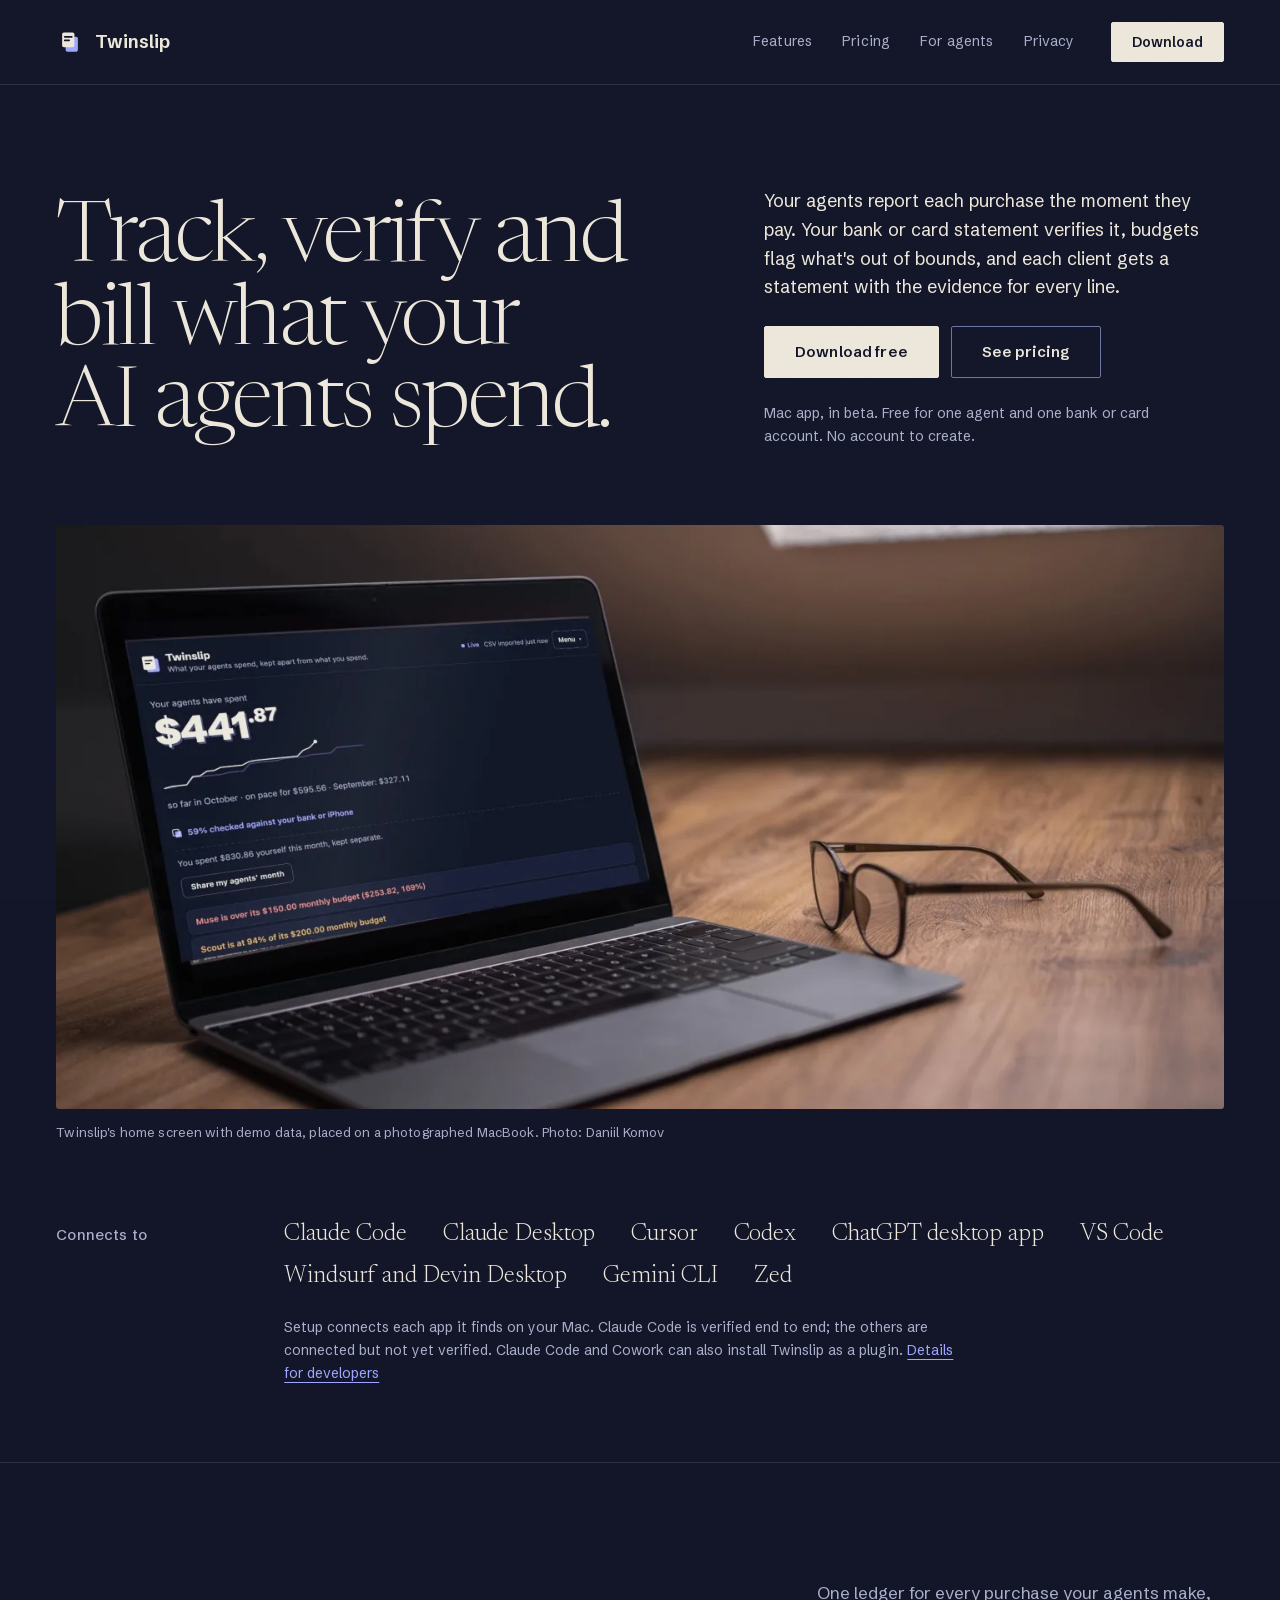
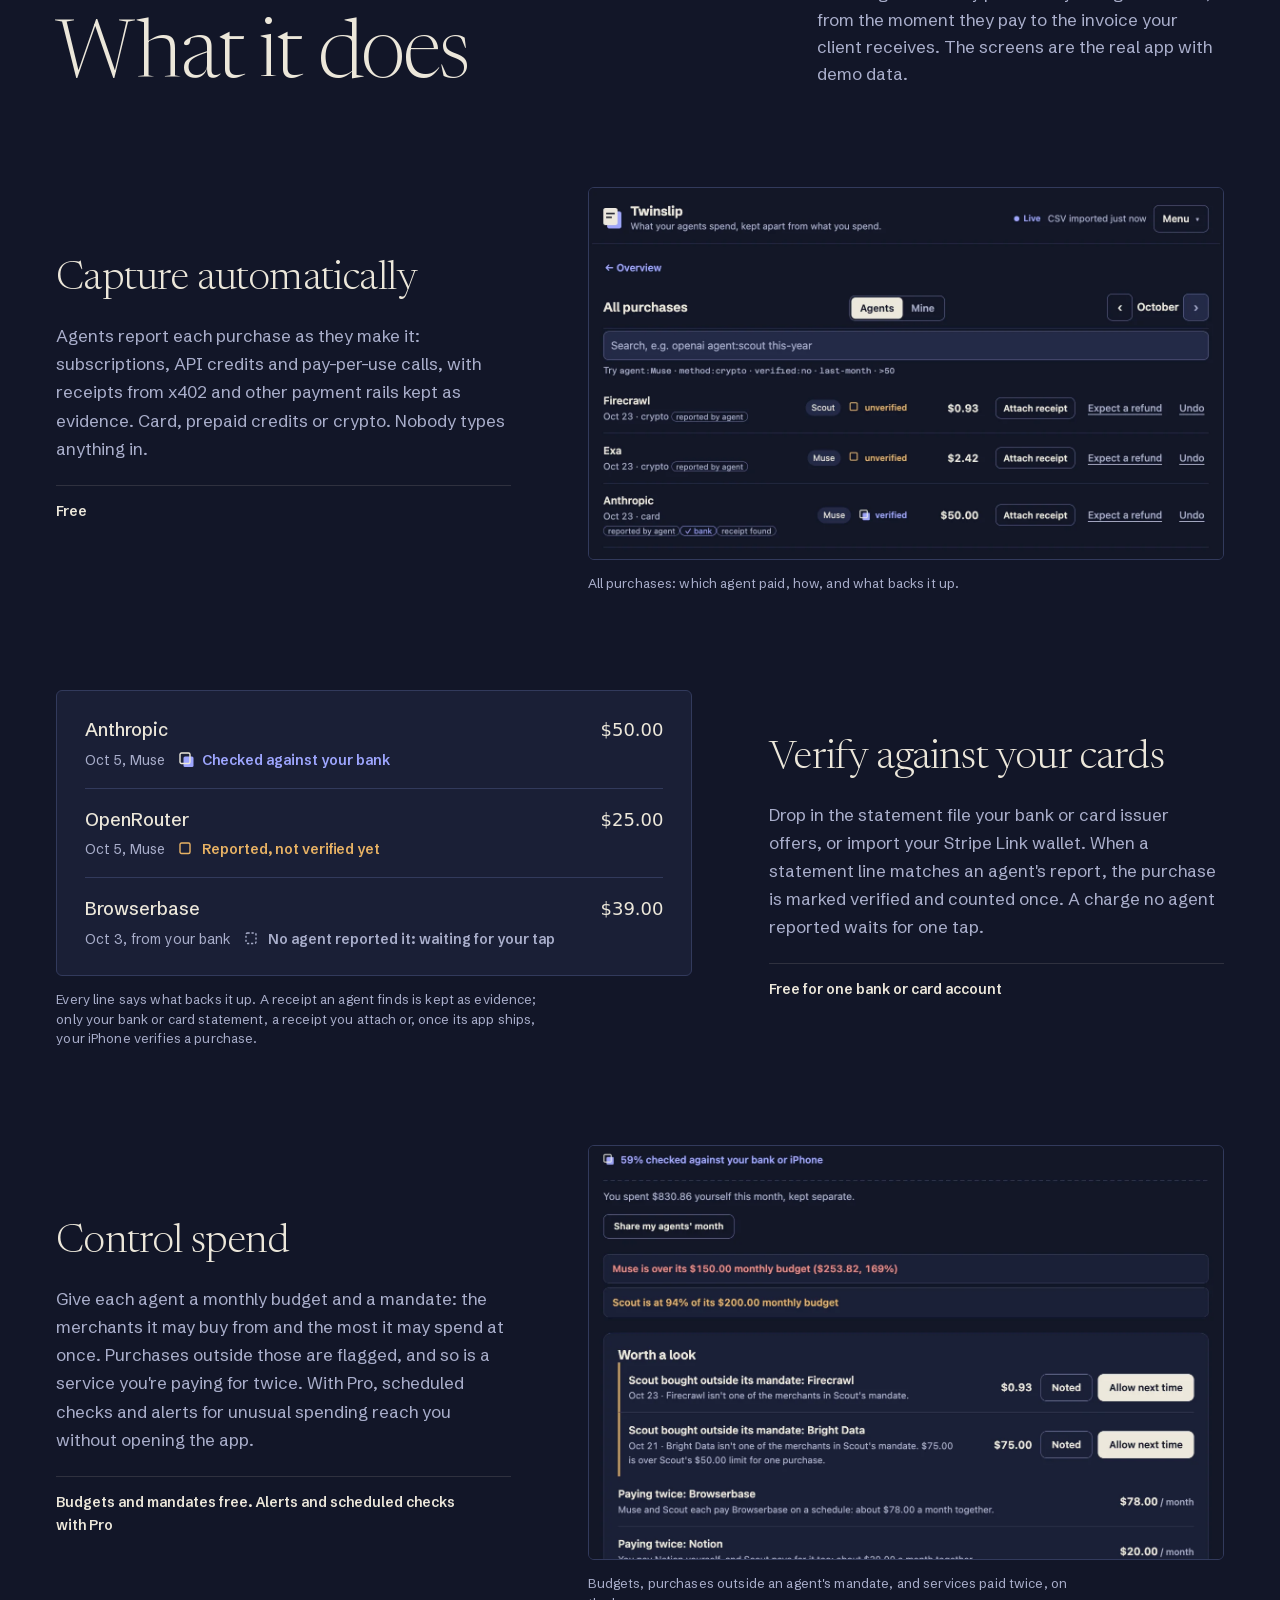
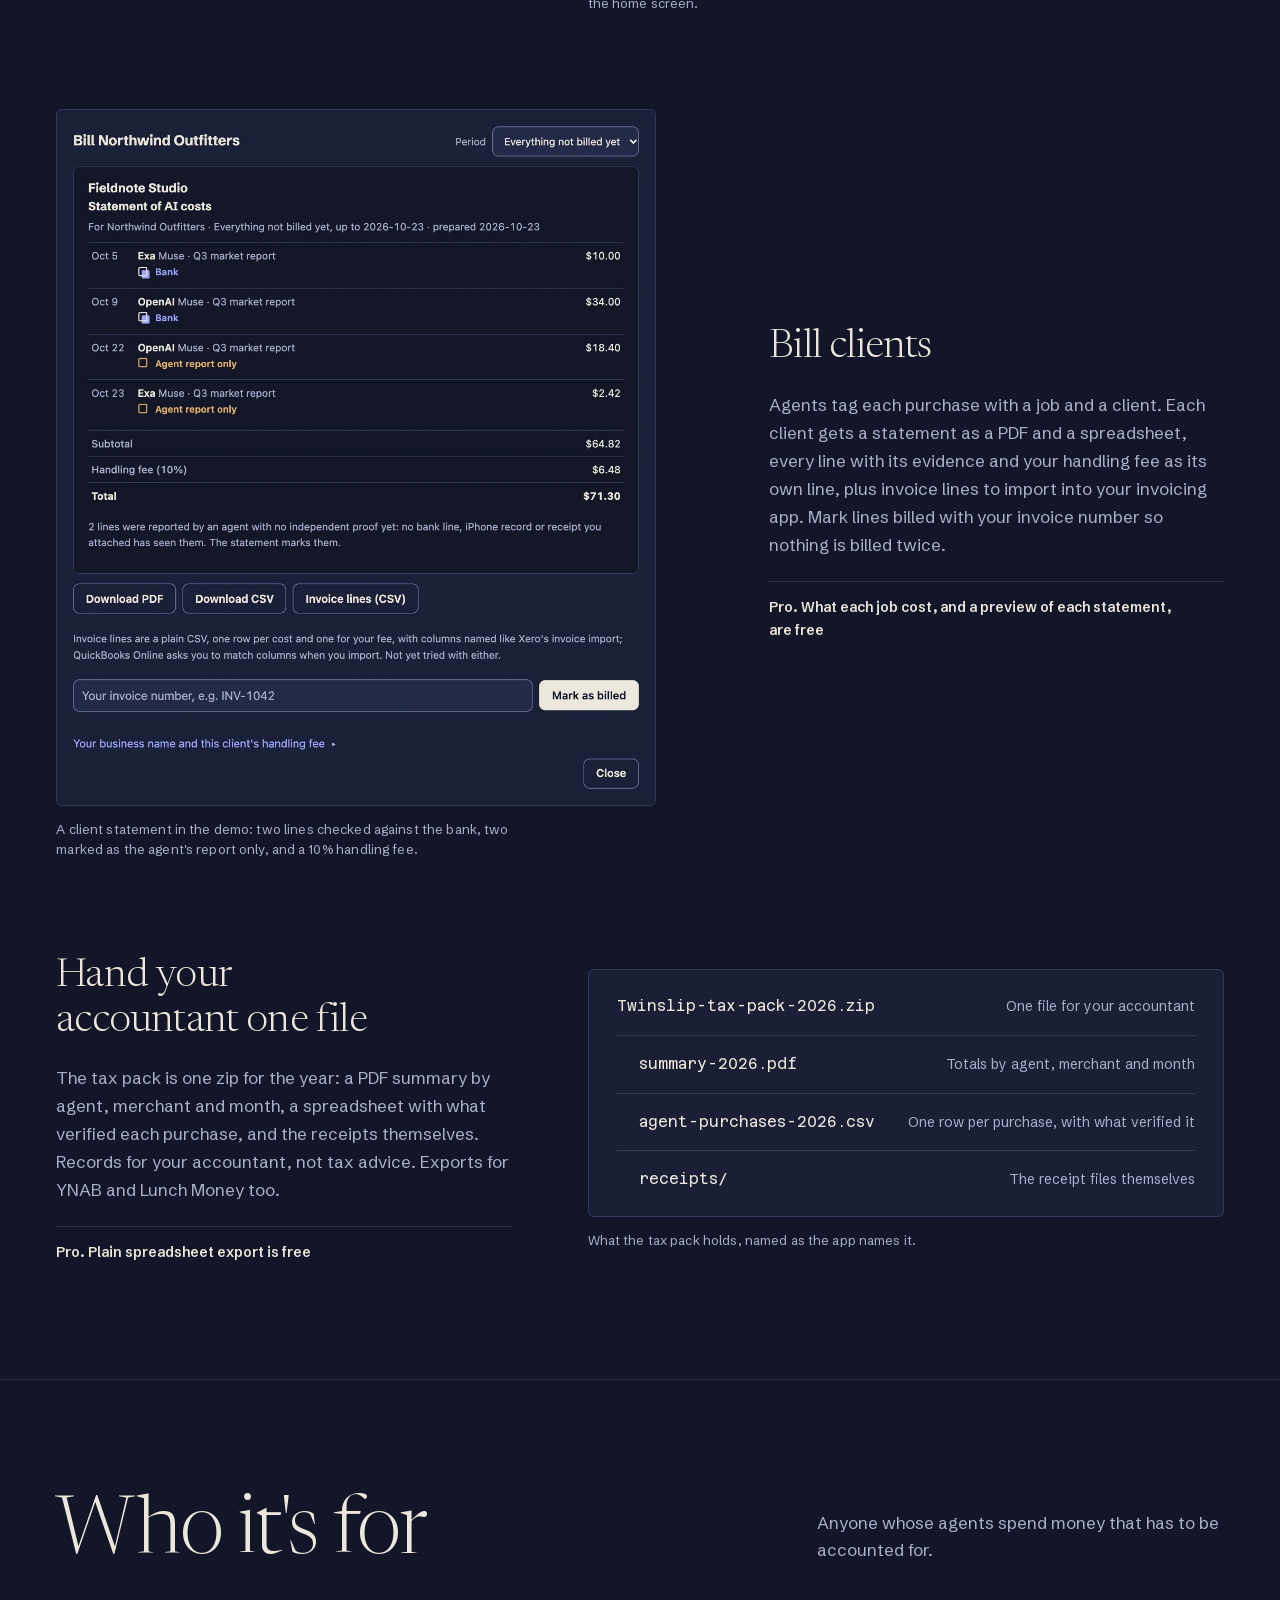
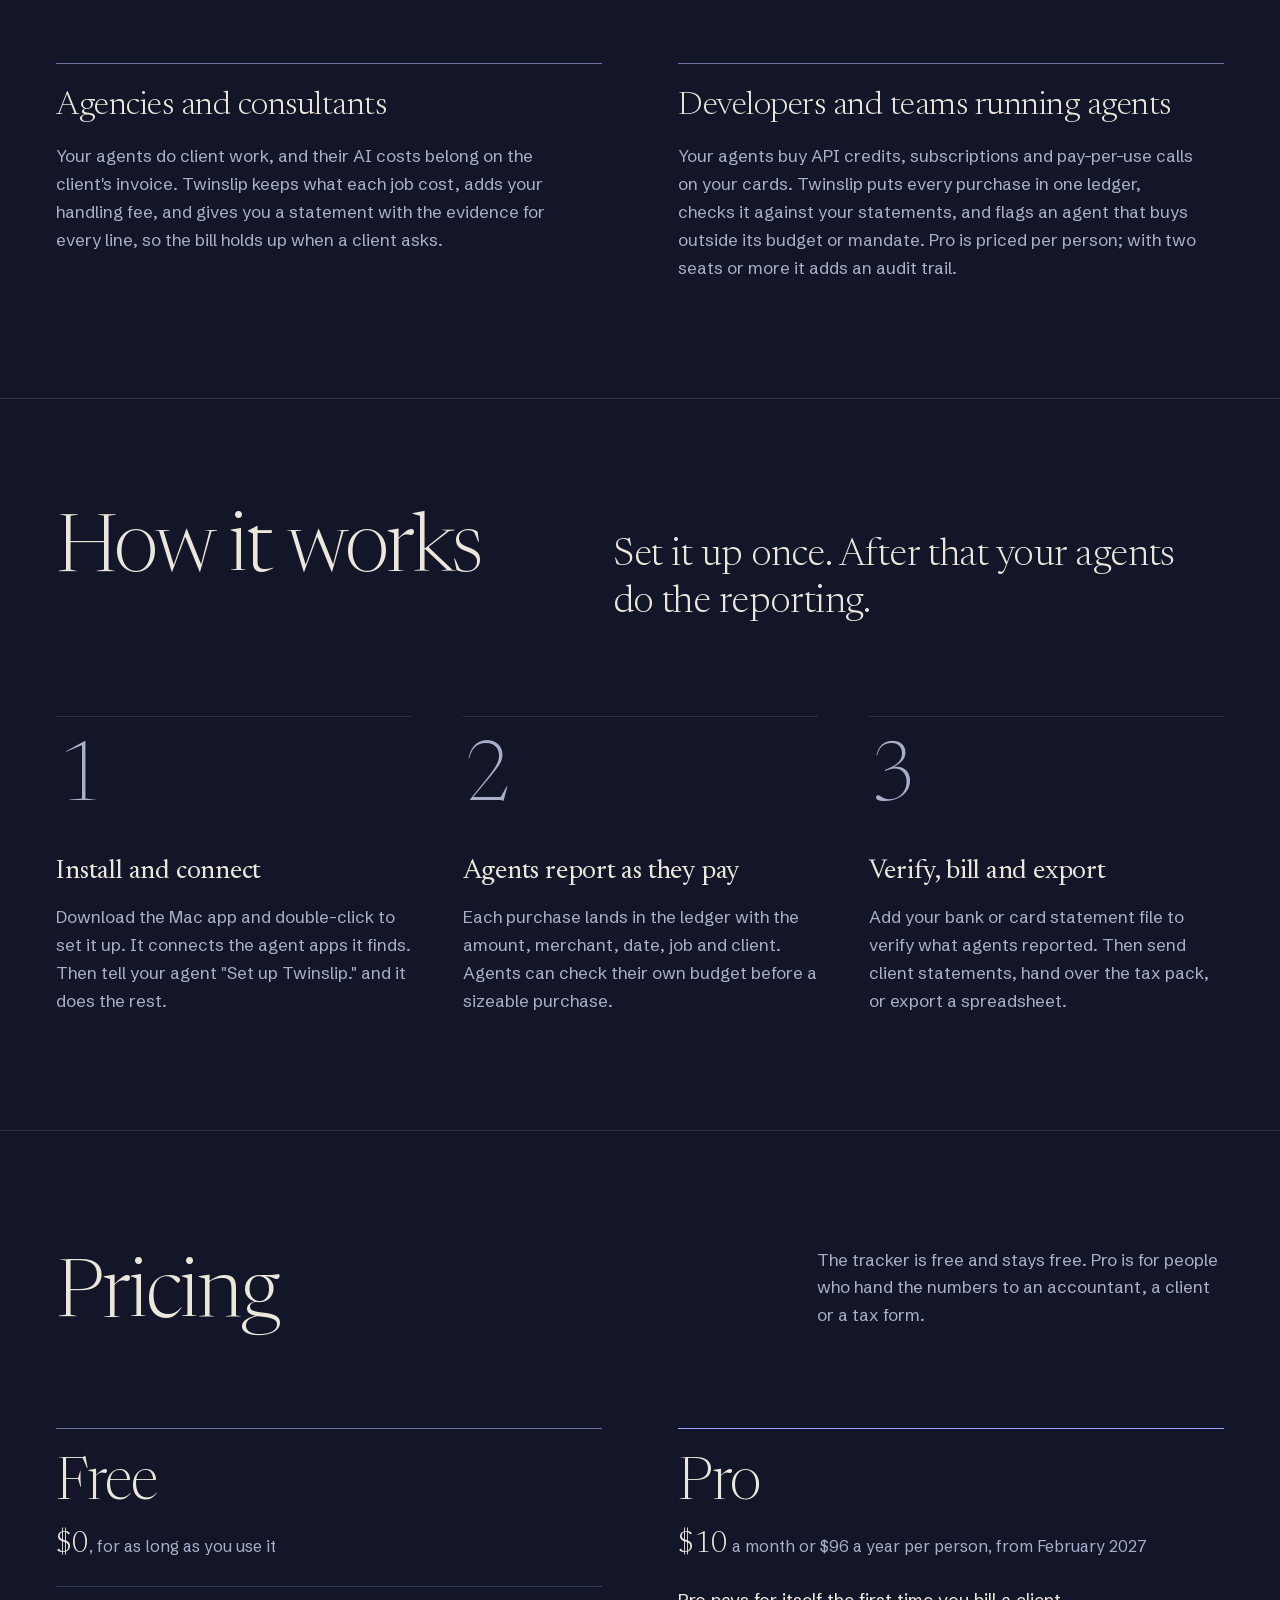
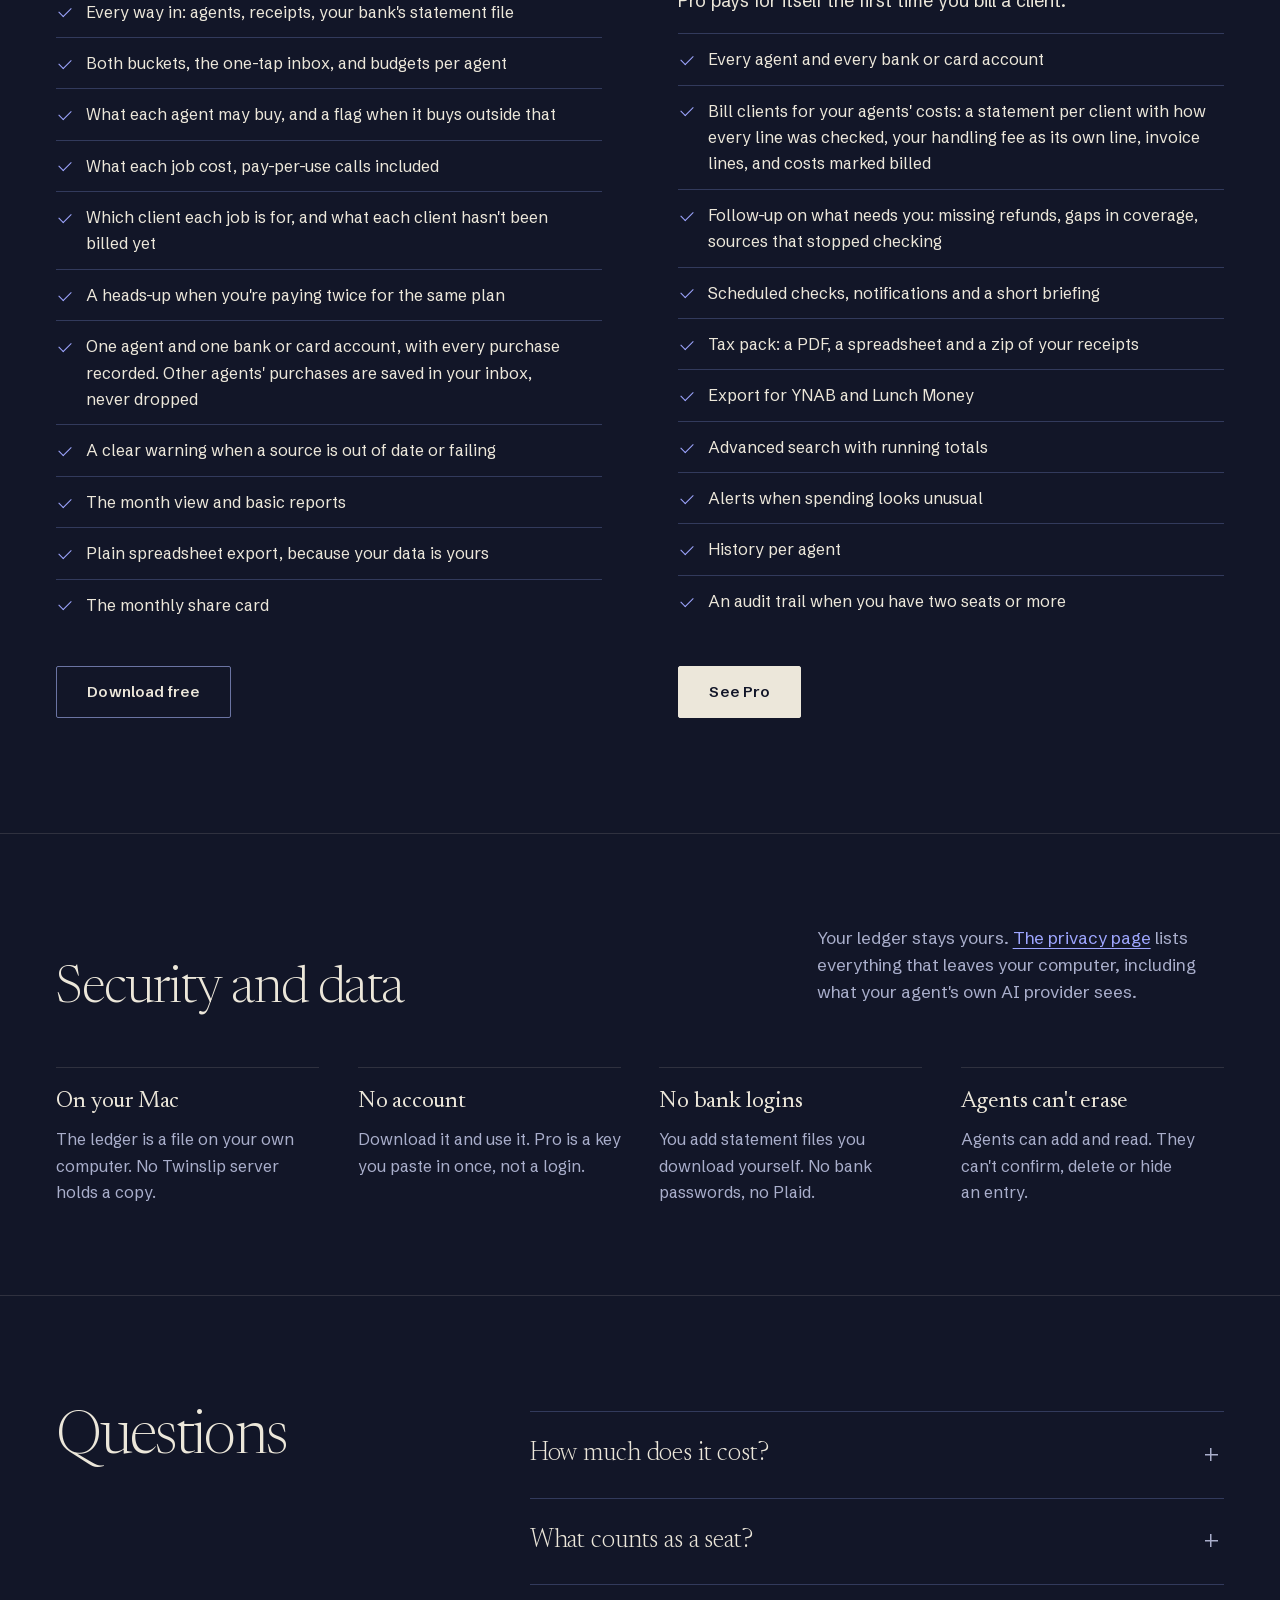
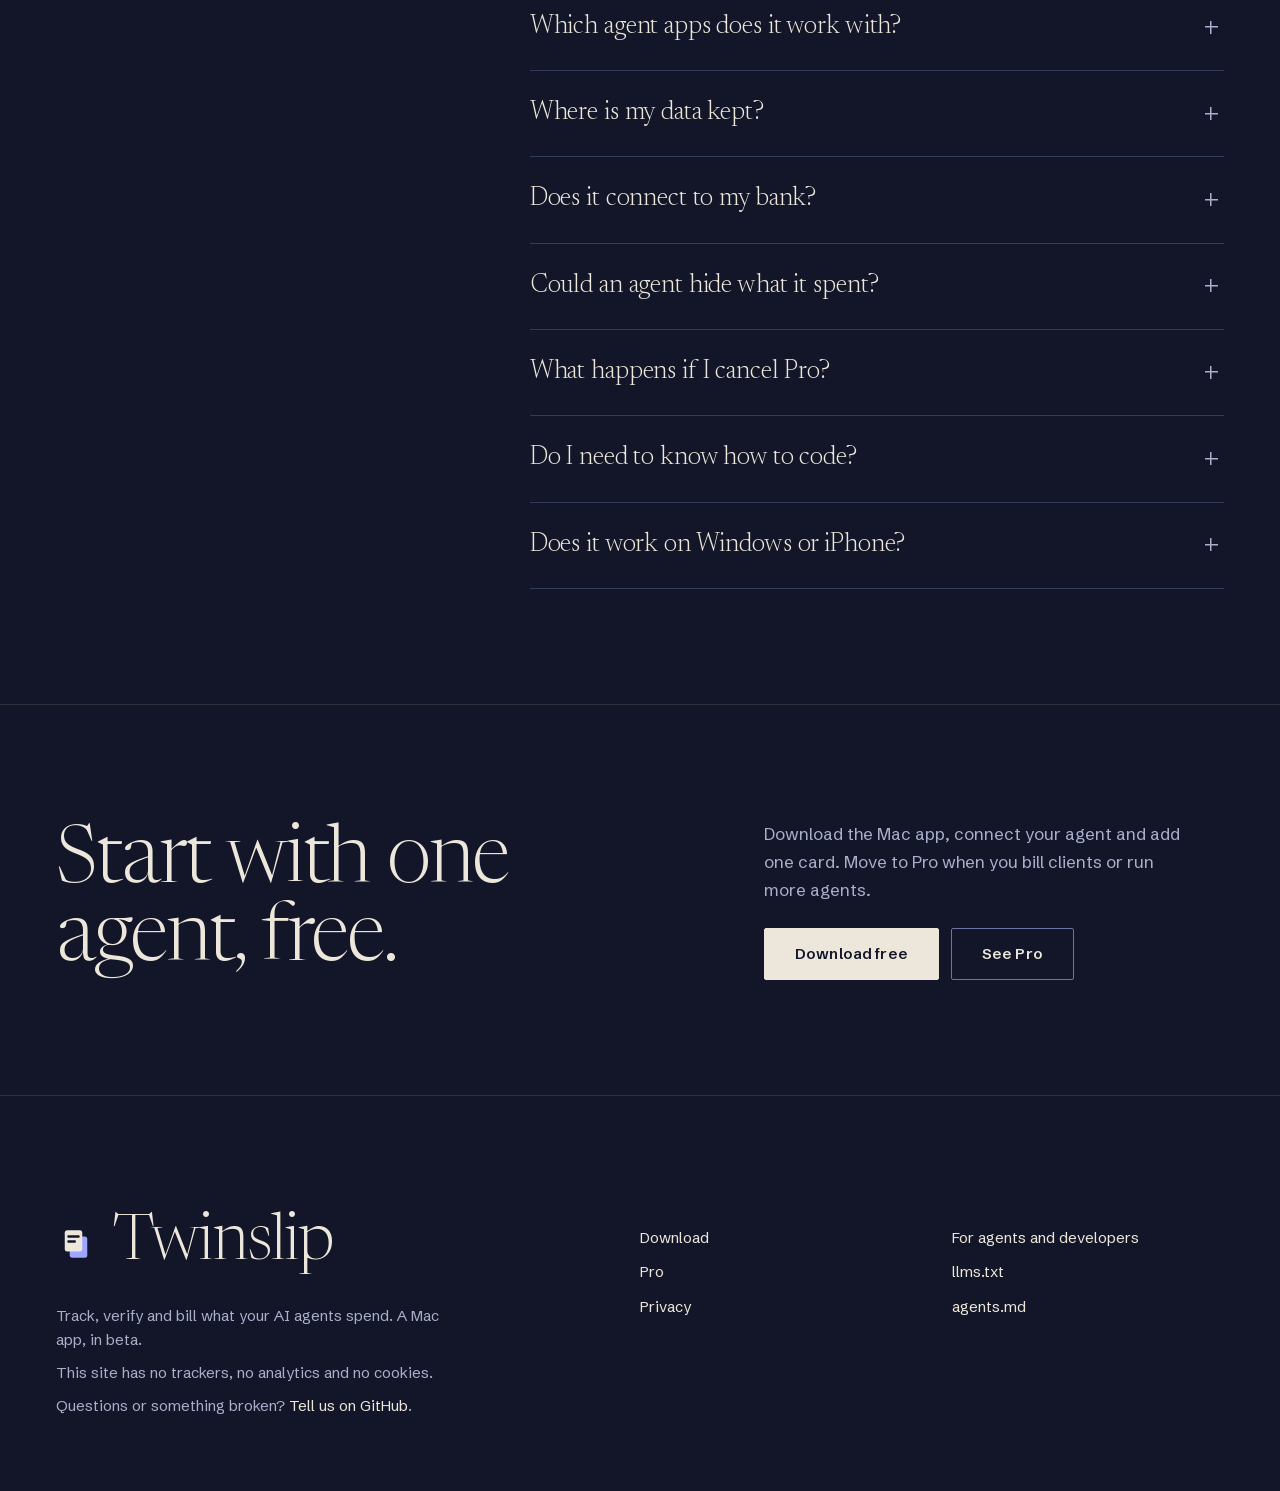
==== commit 45fbc677: "Publish 2026-10-23 15:25" ====
--- a/index.html
+++ b/index.html
@@ -5,15 +5,15 @@
 <meta name="viewport" content="width=device-width, initial-scale=1">
 <meta http-equiv="Content-Security-Policy" content="default-src 'self'; img-src 'self' data:; script-src 'self'; style-src 'self'; base-uri 'none'; form-action 'none'">
 <meta name="referrer" content="strict-origin-when-cross-origin">
-<title>Twinslip: what did your agents cost you last month?</title>
-<meta name="description" content="Free expense tracking that keeps what your AI agents spent apart from what you spent. Agents report their own purchases, your bank's statement file or your iPhone checks them, and your ledger stays on your computer.">
+<title>Twinslip: track, verify and bill what your AI agents spend</title>
+<meta name="description" content="Twinslip records every purchase your AI agents make, checks it against your bank or card statement, flags spending outside each agent's budget and mandate, and turns client costs into billing statements. A Mac app, free for one agent and one bank or card account.">
 <link rel="canonical" href="https://graychar2425-blip.github.io/twinslip-site/">
 <link rel="icon" href="favicon.svg" type="image/svg+xml">
 <meta name="theme-color" content="#121628">
 <meta property="og:type" content="website">
 <meta property="og:site_name" content="Twinslip">
-<meta property="og:title" content="What did your agents cost you last month?">
-<meta property="og:description" content="Free, local-first expense tracking that keeps what your agents spent apart from what you spent.">
+<meta property="og:title" content="Twinslip: track, verify and bill what your AI agents spend">
+<meta property="og:description" content="Agents report each purchase as they pay. Your statements verify it, budgets and mandates flag what's out of bounds, and each client gets a statement with the evidence for every line.">
 <meta property="og:url" content="https://graychar2425-blip.github.io/twinslip-site/">
 <meta property="og:image" content="https://graychar2425-blip.github.io/twinslip-site/og-image.png">
 <meta property="og:image:width" content="1200">
@@ -25,15 +25,29 @@
 <link rel="preload" href="fonts/schibsted-grotesk-latin.woff2" as="font" type="font/woff2" crossorigin>
 <link rel="stylesheet" href="style.css">
 <script src="main.js" defer></script>
+<script type="application/ld+json">
+{
+  "@context": "https://schema.org",
+  "@type": "SoftwareApplication",
+  "name": "Twinslip",
+  "url": "https://graychar2425-blip.github.io/twinslip-site/",
+  "applicationCategory": "BusinessApplication",
+  "operatingSystem": "macOS",
+  "description": "Records what AI agents spend as they pay, checks it against bank or card statements, flags purchases outside each agent's budget and mandate, and prepares client billing statements and a tax pack. Local-first, no account.",
+  "offers": [
+    { "@type": "Offer", "name": "Free", "price": "0", "priceCurrency": "USD", "description": "One agent and one bank or card account, with unlimited purchases, all history and export." }
+  ]
+}
+</script>
 </head>
-<body>
+<body class="page home">
 <a class="skip" href="#main">Skip to content</a>
 <header class="site-head">
   <div class="wrap">
     <a class="brand" href="./"><img src="favicon.svg" alt="" width="30" height="30">Twinslip</a>
     <nav class="nav" aria-label="Main">
-      <a href="#how">How it works</a>
-      <a href="pro.html">Pro</a>
+      <a href="#features">Features</a>
+      <a href="#pricing">Pricing</a>
       <a href="agents.html">For agents</a>
       <a class="nav-wide" href="privacy.html">Privacy</a>
       <a class="btn" href="download.html">Download</a>
@@ -42,95 +56,139 @@
 </header>
 
 <main id="main">
-  <section class="hero">
-    <img class="hero-photo" src="assets/photo/ledger-1819-1400.webp" srcset="assets/photo/ledger-1819-1400.webp 1400w, assets/photo/ledger-1819-2400.webp 2400w" sizes="100vw" alt="" fetchpriority="high">
-    <div class="wrap">
-      <h1>What did your agents cost you last month?</h1>
-      <div class="hero-foot">
-        <p class="lead">Your agents report what they spend the moment they pay. Your bank's statement file, your iPhone or a receipt you add checks it. Your ledger stays on your computer.</p>
-        <div class="hero-act">
+  <section class="hero" aria-labelledby="hero-h">
+    <div class="wrap">
+      <div class="hero-text">
+        <h1 id="hero-h">Track, verify and bill what your AI agents spend.</h1>
+        <div class="hero-side">
+          <p class="lead">Your agents report each purchase the moment they pay. Your bank or card statement verifies it, budgets flag what's out of bounds, and each client gets a statement with the evidence for every line.</p>
           <div class="actions">
-            <a class="btn" href="download.html">Download for Mac</a>
-            <a class="btn ghost" href="#how">See how it works</a>
-          </div>
-          <p class="fine">Free. No account. Mac beta now, iPhone app coming.</p>
-        </div>
-      </div>
-    </div>
-    <p class="photo-credit">An Italian account ledger, 1819. Photo: Donatello Trisolino</p>
-  </section>
-
-  <section class="twice" aria-labelledby="twice-h">
-    <div class="wrap">
-      <h2 id="twice-h" class="twice-title">Seen twice, counted once.</h2>
-      <div class="twice-grid">
-        <figure class="twice-photo print" data-reveal>
-          <img src="assets/photo/paper-pair-1400.webp" srcset="assets/photo/paper-pair-1400.webp 1400w, assets/photo/paper-pair-2400.webp 2400w" sizes="(min-width: 960px) 44vw, 100vw" width="2400" height="1600" alt="" loading="lazy">
-          <figcaption>Two sheets of paper on a black table. Photo: Karolina Grabowska, Kaboompics</figcaption>
-        </figure>
-        <div class="twice-body">
-          <p class="twice-lead">An agent's report is the original. A line from your bank's statement file, your iPhone or a receipt you attach is the copy. When the two line up, the purchase is verified, and it counts once.</p>
-          <figure class="act" data-act aria-labelledby="act-sum">
-            <div class="act-stage">
-              <div class="act-slip act-copy">
-                <p class="act-from">Your bank's statement file</p>
-                <p class="act-line"><span>ANTHROPIC*API</span><span>50.00</span></p>
-                <p class="act-meta">Oct 5</p>
-              </div>
-              <div class="act-slip act-orig">
-                <p class="act-from">Reported by Muse</p>
-                <p class="act-line"><span>Anthropic</span><span>$50.00</span></p>
-                <p class="act-meta">Oct 5, paid by card</p>
-                <p class="act-state"><span class="state ok act-after"><svg class="slip" viewBox="0 0 16 16" aria-hidden="true"><rect class="copy" x="4.5" y="4.5" width="10" height="10.5" rx="1.5"/><rect class="orig" x="1" y="1" width="10" height="10.5" rx="1.5"/></svg>Checked against your bank</span><span class="state flag act-before" aria-hidden="true"><svg class="slip" viewBox="0 0 16 16" aria-hidden="true"><rect class="orig" x="1" y="1" width="10" height="10.5" rx="1.5"/></svg>Reported, not verified yet</span></p>
-              </div>
-            </div>
-            <figcaption class="act-sum" id="act-sum">Counted once: <strong>$50.00</strong> under Agents.</figcaption>
-          </figure>
-          <p class="twice-note">A receipt or bank alert your agent found itself is kept as evidence, never as the copy: an agent can't vouch for itself.</p>
-        </div>
-      </div>
-    </div>
-  </section>
-
-  <section class="rule-top" aria-labelledby="see-h">
-    <div class="wrap">
-      <div class="section-head">
-        <h2 id="see-h">One number, and everything behind it</h2>
-        <p>These are real screens from the app, filled with made-up purchases from two pretend agents, Muse and Scout.</p>
-      </div>
-      <figure class="desk" data-reveal>
-        <img src="assets/photo/mac-desk-1400.webp" srcset="assets/photo/mac-desk-1400.webp 1400w, assets/photo/mac-desk-2400.webp 2400w" sizes="(max-width: 1180px) 100vw, 1120px" width="2400" height="1597" alt="Twinslip open on a MacBook on a wooden desk beside a pair of reading glasses: your agents have spent $441.87 so far in October, 59% checked against your bank or iPhone." loading="lazy">
-        <figcaption>Twinslip's home screen, placed on a photographed MacBook. Photo: Daniil Komov.</figcaption>
+            <a class="btn" href="download.html">Download free</a>
+            <a class="btn ghost" href="#pricing">See pricing</a>
+          </div>
+          <p class="fine">Mac app, in beta. Free for one agent and one bank or card account. No account to create.</p>
+        </div>
+      </div>
+      <figure class="hero-shot">
+        <img src="assets/photo/mac-desk-1400.webp" srcset="assets/photo/mac-desk-1400.webp 1400w, assets/photo/mac-desk-2400.webp 2400w" sizes="(max-width: 1448px) 100vw, 1320px" width="2400" height="1597" alt="Twinslip open on a MacBook: your agents have spent $441.87 so far in October, 59% checked against your bank or iPhone, with one agent over its monthly budget and another at 94% of its budget." fetchpriority="high">
+        <figcaption>Twinslip's home screen with demo data, placed on a photographed MacBook. Photo: Daniil Komov</figcaption>
       </figure>
-      <div class="shots">
+    </div>
+  </section>
+
+  <section class="connects" aria-labelledby="connects-h">
+    <div class="wrap">
+      <h2 id="connects-h">Connects to</h2>
+      <ul class="hosts">
+        <li>Claude Code</li>
+        <li>Claude Desktop</li>
+        <li>Cursor</li>
+        <li>Codex</li>
+        <li>ChatGPT desktop app</li>
+        <li>VS Code</li>
+        <li>Windsurf and Devin Desktop</li>
+        <li>Gemini CLI</li>
+        <li>Zed</li>
+      </ul>
+      <p class="hosts-note">Setup connects each app it finds on your Mac. Claude Code is verified end to end; the others are connected but not yet verified. Claude Code and Cowork can also install Twinslip as a plugin. <a href="agents.html">Details for developers</a></p>
+    </div>
+  </section>
+
+  <section id="features" class="rule-top" aria-labelledby="features-h">
+    <div class="wrap">
+      <div class="section-head">
+        <h2 id="features-h">What it does</h2>
+        <p>One ledger for every purchase your agents make, from the moment they pay to the invoice your client receives. The screens are the real app with demo data.</p>
+      </div>
+
+      <div class="features">
+        <article class="feature">
+          <div class="feature-text">
+            <h3>Capture automatically</h3>
+            <p>Agents report each purchase as they make it: subscriptions, API credits and pay-per-use calls, with receipts from x402 and other payment rails kept as evidence. Card, prepaid credits or crypto. Nobody types anything in.</p>
+            <p class="feature-meta">Free</p>
+          </div>
+          <figure class="feature-shot">
+            <div class="frame"><img src="assets/app-purchases.webp" width="1332" height="780" alt="All purchases for October. Firecrawl $0.93 paid in crypto by Scout and Exa $2.42 paid in crypto by Muse, both reported by the agent and not verified yet. Anthropic $50.00 paid by card, reported by Muse and verified by the bank, with a receipt Muse found kept as evidence." loading="lazy"></div>
+            <figcaption>All purchases: which agent paid, how, and what backs it up.</figcaption>
+          </figure>
+        </article>
+
+        <article class="feature">
+          <div class="feature-text">
+            <h3>Verify against your cards</h3>
+            <p>Drop in the statement file your bank or card issuer offers, or import your Stripe Link wallet. When a statement line matches an agent's report, the purchase is marked verified and counted once. A charge no agent reported waits for one tap.</p>
+            <p class="feature-meta">Free for one bank or card account</p>
+          </div>
+          <figure class="feature-shot" aria-labelledby="verify-cap">
+            <ul class="entries proof">
+              <li><span class="m">Anthropic</span><span class="amt">$50.00</span><span class="d"><span>Oct 5, Muse</span><span class="state ok"><svg class="slip" viewBox="0 0 16 16" aria-hidden="true"><rect class="copy" x="4.5" y="4.5" width="10" height="10.5" rx="1.5"/><rect class="orig" x="1" y="1" width="10" height="10.5" rx="1.5"/></svg>Checked against your bank</span></span></li>
+              <li><span class="m">OpenRouter</span><span class="amt">$25.00</span><span class="d"><span>Oct 5, Muse</span><span class="state flag"><svg class="slip" viewBox="0 0 16 16" aria-hidden="true"><rect class="orig" x="1" y="1" width="10" height="10.5" rx="1.5"/></svg>Reported, not verified yet</span></span></li>
+              <li><span class="m">Browserbase</span><span class="amt">$39.00</span><span class="d"><span>Oct 3, from your bank</span><span class="state wait"><svg class="slip" viewBox="0 0 16 16" aria-hidden="true"><rect class="orig" x="1" y="1" width="10" height="10.5" rx="1.5"/></svg>No agent reported it: waiting for your tap</span></span></li>
+            </ul>
+            <figcaption id="verify-cap">Every line says what backs it up. A receipt an agent finds is kept as evidence; only your bank or card statement, a receipt you attach or, once its app ships, your iPhone verifies a purchase.</figcaption>
+          </figure>
+        </article>
+
+        <article class="feature">
+          <div class="feature-text">
+            <h3>Control spend</h3>
+            <p>Give each agent a monthly budget and a mandate: the merchants it may buy from and the most it may spend at once. Purchases outside those are flagged, and so is a service you're paying for twice. With Pro, scheduled checks and alerts for unusual spending reach you without opening the app.</p>
+            <p class="feature-meta">Budgets and mandates free. Alerts and scheduled checks with Pro</p>
+          </div>
+          <figure class="feature-shot">
+            <div class="frame crop-low"><img src="assets/app-home.webp" width="1332" height="1350" alt="Twinslip home screen with demo data. Muse is over its $150.00 monthly budget and Scout is at 94% of its $200.00 budget. Worth a look: Scout bought outside its mandate from Firecrawl, $0.93, and Bright Data, $75.00, which is also over Scout's $50.00 limit for one purchase, each with Noted and Allow next time. Browserbase is paid twice." loading="lazy"></div>
+            <figcaption>Budgets, purchases outside an agent's mandate, and services paid twice, on the home screen.</figcaption>
+          </figure>
+        </article>
+
+        <article class="feature">
+          <div class="feature-text">
+            <h3>Bill clients</h3>
+            <p>Agents tag each purchase with a job and a client. Each client gets a statement as a PDF and a spreadsheet, every line with its evidence and your handling fee as its own line, plus invoice lines to import into your invoicing app. Mark lines billed with your invoice number so nothing is billed twice.</p>
+            <p class="feature-meta">Pro. What each job cost, and a preview of each statement, are free</p>
+          </div>
+          <figure class="feature-shot">
+            <div class="frame tall"><img src="assets/app-statement.webp" width="1132" height="1316" alt="Bill Northwind Outfitters: a statement of AI costs from Fieldnote Studio. Four lines for the Q3 market report: Exa $10.00 and OpenAI $34.00 checked against the bank, OpenAI $18.40 and Exa $2.42 marked agent report only. Subtotal $64.82, handling fee (10%) $6.48, total $71.30. Buttons to download the PDF, the CSV and invoice lines, and to mark the lines billed with an invoice number." loading="lazy"></div>
+            <figcaption>A client statement in the demo: two lines checked against the bank, two marked as the agent's report only, and a 10% handling fee.</figcaption>
+          </figure>
+        </article>
+
+        <article class="feature">
+          <div class="feature-text">
+            <h3>Hand your accountant one file</h3>
+            <p>The tax pack is one zip for the year: a PDF summary by agent, merchant and month, a spreadsheet with what verified each purchase, and the receipts themselves. Records for your accountant, not tax advice. Exports for YNAB and Lunch Money too.</p>
+            <p class="feature-meta">Pro. Plain spreadsheet export is free</p>
+          </div>
+          <figure class="feature-shot" aria-labelledby="pack-cap">
+            <ul class="files">
+              <li><span class="fname">Twinslip-tax-pack-2026.zip</span><span class="fwhat">One file for your accountant</span></li>
+              <li><span class="fname">summary-2026.pdf</span><span class="fwhat">Totals by agent, merchant and month</span></li>
+              <li><span class="fname">agent-purchases-2026.csv</span><span class="fwhat">One row per purchase, with what verified it</span></li>
+              <li><span class="fname">receipts/</span><span class="fwhat">The receipt files themselves</span></li>
+            </ul>
+            <figcaption id="pack-cap">What the tax pack holds, named as the app names it.</figcaption>
+          </figure>
+        </article>
+      </div>
+    </div>
+  </section>
+
+  <section id="who" class="rule-top" aria-labelledby="who-h">
+    <div class="wrap">
+      <div class="section-head">
+        <h2 id="who-h">Who it's for</h2>
+        <p>Anyone whose agents spend money that has to be accounted for.</p>
+      </div>
+      <div class="who">
         <div>
-          <div class="tabs" role="tablist" aria-label="App screens" data-shots>
-            <button type="button" role="tab" id="t-home" aria-controls="p-home" aria-selected="true">Home</button>
-            <button type="button" role="tab" id="t-all" aria-controls="p-all" aria-selected="false" tabindex="-1">All purchases</button>
-            <button type="button" role="tab" id="t-subs" aria-controls="p-subs" aria-selected="false" tabindex="-1">Subscriptions</button>
-            <button type="button" role="tab" id="t-stored" aria-controls="p-stored" aria-selected="false" tabindex="-1">What's stored</button>
-          </div>
-          <figure class="panel" id="p-home" role="tabpanel" aria-labelledby="t-home">
-            <div class="frame"><img src="assets/app-home.webp" width="1332" height="1350" alt="Twinslip home screen with demo data. Your agents have spent $441.87 so far in October, on pace for $595.56, against $327.11 in September, 59% checked against your bank or iPhone; you spent $830.86 yourself, kept separate. Muse is over its $150.00 monthly budget and Scout is at 94% of its $200.00 budget. Worth a look: two purchases Scout made outside its mandate, Firecrawl $0.93 and Bright Data $75.00, each with Noted and Allow next time, and two services paid twice, Browserbase and Notion."></div>
-            <figcaption>Home: what your agents spent this month, how much of it your bank or iPhone has checked, what you spent yourself, and each agent's budget.</figcaption>
-          </figure>
-          <figure class="panel" id="p-all" role="tabpanel" aria-labelledby="t-all" hidden>
-            <div class="frame"><img src="assets/app-purchases.webp" width="1332" height="780" alt="All purchases for October, with an Agents and Mine switch and a search box. Firecrawl $0.93 paid in crypto by Scout and Exa $2.42 paid in crypto by Muse, both reported by the agent and not verified yet. Anthropic $50.00 paid by card, reported by Muse and verified by the bank, with a receipt Muse found kept as evidence. Each row has Attach receipt, Expect a refund and Undo." loading="lazy"></div>
-            <figcaption>All purchases: who paid, how, and what backs it up. Search with running totals, like "openai last-month".</figcaption>
-          </figure>
-          <figure class="panel" id="p-subs" role="tabpanel" aria-labelledby="t-subs" hidden>
-            <div class="frame"><img src="assets/app-subscriptions.webp" width="1332" height="870" alt="Subscriptions agents started: about $143.12 a month across 6 active subscriptions. Browserbase $39.00 and ElevenLabs $22.00 started by Muse; Vercel $20.00, AWS $13.12 and Browserbase $39.00 started by Scout." loading="lazy"></div>
-            <figcaption>Subscriptions your agents started, found from repeat charges, with the monthly cost and the next charge date.</figcaption>
-          </figure>
-          <figure class="panel" id="p-stored" role="tabpanel" aria-labelledby="t-stored" hidden>
-            <div class="frame"><img src="assets/app-whats-stored.webp" width="1332" height="1275" alt="The What Twinslip stores page: your ledger stays on this computer, what leaves it, what it keeps, what it never keeps, and what your agent can do." loading="lazy"></div>
-            <figcaption>What's stored: the app's own page about your data. The same list is on <a href="privacy.html">our privacy page</a>.</figcaption>
-          </figure>
-        </div>
-        <figure class="phone">
-          <div class="frame"><img src="assets/app-phone.webp" width="585" height="1266" alt="The same ledger at phone width: $441.87 spent by agents so far in October, and $830.86 spent by you, kept separate." loading="lazy"></div>
-          <figcaption>The same ledger in a narrow window.</figcaption>
-        </figure>
+          <h3>Agencies and consultants</h3>
+          <p>Your agents do client work, and their AI costs belong on the client's invoice. Twinslip keeps what each job cost, adds your handling fee, and gives you a statement with the evidence for every line, so the bill holds up when a client asks.</p>
+        </div>
+        <div>
+          <h3>Developers and teams running agents</h3>
+          <p>Your agents buy API credits, subscriptions and pay-per-use calls on your cards. Twinslip puts every purchase in one ledger, checks it against your statements, and flags an agent that buys outside its budget or mandate. Pro is priced per person; with two seats or more it adds an audit trail.</p>
+        </div>
       </div>
     </div>
   </section>
@@ -139,124 +197,29 @@
     <div class="wrap">
       <div class="section-head">
         <h2 id="how-h">How it works</h2>
-        <p>You set it up once. After that your agents do the reporting and you answer the odd question.</p>
+        <p>Set it up once. After that your agents do the reporting.</p>
       </div>
       <ol class="steps">
         <li>
-          <h3>Your agent says what it paid</h3>
-          <p>Right after it pays for something, like API credits, a domain or a new subscription, your agent records the amount, the merchant and the date. Card, prepaid credits or crypto all count.</p>
+          <h3>Install and connect</h3>
+          <p>Download the Mac app and double-click to set it up. It connects the agent apps it finds. Then tell your agent "Set up Twinslip." and it does the rest.</p>
         </li>
         <li>
-          <h3>Your bank checks its word</h3>
-          <p>When your bank's statement file, your iPhone or a receipt you attach shows the same charge, it's marked verified. Until then it's flagged, so you know which numbers to trust.</p>
+          <h3>Agents report as they pay</h3>
+          <p>Each purchase lands in the ledger with the amount, merchant, date, job and client. Agents can check their own budget before a sizeable purchase.</p>
         </li>
         <li>
-          <h3>Anything nobody claimed asks you once</h3>
-          <p>A charge no agent reported waits for one tap: Mine or Agents. The app learns from your answers and suggests the likely one next time.</p>
+          <h3>Verify, bill and export</h3>
+          <p>Add your bank or card statement file to verify what agents reported. Then send client statements, hand over the tax pack, or export a spreadsheet.</p>
         </li>
       </ol>
     </div>
   </section>
 
-  <section class="rule-top" aria-labelledby="card-h">
-    <div class="wrap papers">
-      <div class="section-head">
-        <h2 id="card-h">Your month, on one card</h2>
-        <p class="card-caption">At the end of each month Twinslip makes you this card to share if you want to. It never shows merchants, your own spending, or your agents' names unless you switch names on.</p>
-      </div>
-      <div class="card-wrap">
-        <div class="card-stack">
-        <div class="copy-slip" aria-hidden="true"></div>
-        <figure class="share-card" aria-labelledby="card-text">
-          <div class="card-brand"><img src="favicon.svg" alt="" width="22" height="22">Twinslip</div>
-          <div id="card-text">
-            <p class="headline">My agents cost me <strong>$278.11</strong> last month.</p>
-            <p class="line">across 2 agents · all of it checked against my bank</p>
-          </div>
-          <p class="foot">What did your agents cost you?</p>
-        </figure>
-        </div>
-      </div>
-    </div>
-  </section>
-
-  <section class="rule-top" aria-labelledby="buckets-h">
-    <div class="wrap">
-      <div class="section-head">
-        <h2 id="buckets-h">Two buckets that never mix</h2>
-        <p>Your coffee and your agent's API bill don't belong in the same total. Twinslip keeps them apart, so "what did the agents cost?" has a straight answer.</p>
-      </div>
-      <div class="buckets">
-        <div class="bucket agents">
-          <div class="bucket-head"><h3>Agents</h3><span class="bucket-total" data-total="agents" data-cents="8700">$87.00</span></div>
-          <ul class="entries" data-entries="agents">
-            <li><span class="m">Anthropic</span><span class="amt">$50.00</span><span class="d"><span>Oct 5, Muse</span><span class="state ok"><svg class="slip" viewBox="0 0 16 16" aria-hidden="true"><rect class="copy" x="4.5" y="4.5" width="10" height="10.5" rx="1.5"/><rect class="orig" x="1" y="1" width="10" height="10.5" rx="1.5"/></svg>Checked against your bank</span></span></li>
-            <li><span class="m">OpenRouter</span><span class="amt">$25.00</span><span class="d"><span>Oct 5, Muse</span><span class="state flag"><svg class="slip" viewBox="0 0 16 16" aria-hidden="true"><rect class="orig" x="1" y="1" width="10" height="10.5" rx="1.5"/></svg>Reported, not verified yet</span></span></li>
-            <li><span class="m">Apify</span><span class="amt">$12.00</span><span class="d"><span>Oct 4, Scout</span><span class="state flag"><svg class="slip" viewBox="0 0 16 16" aria-hidden="true"><rect class="orig" x="1" y="1" width="10" height="10.5" rx="1.5"/></svg>Reported, not verified yet</span></span></li>
-          </ul>
-        </div>
-        <div class="bucket mine">
-          <div class="bucket-head"><h3>Mine</h3><span class="bucket-total" data-total="mine" data-cents="7570">$75.70</span></div>
-          <ul class="entries" data-entries="mine">
-            <li><span class="m">Corner Grocery</span><span class="amt">$61.20</span><span class="d"><span>Oct 4</span><span class="state src">From your bank</span></span></li>
-            <li><span class="m">Blue Door Coffee</span><span class="amt">$14.50</span><span class="d"><span>Oct 2</span><span class="state src">From your bank</span></span></li>
-          </ul>
-        </div>
-      </div>
-      <div class="ask" data-ask data-merchant="Browserbase" data-cents="3900">
-        <div class="who">
-          <div class="m"><span class="state wait"><svg class="slip" viewBox="0 0 16 16" aria-hidden="true"><rect class="orig" x="1" y="1" width="10" height="10.5" rx="1.5"/></svg><span class="sr">Waiting for you: </span></span>Browserbase, $39.00, Oct 3</div>
-          <div class="q">Your bank saw this charge, but no agent reported it. Whose was it?</div>
-        </div>
-        <div class="pick">
-          <button type="button" data-bucket="mine" class="mine">Mine</button>
-          <button type="button" data-bucket="agents">Agents</button>
-        </div>
-      </div>
-      <p class="small muted below">An example with made-up purchases. Try the buttons.</p>
-      <div class="legend">
-        <div><h3><span class="state ok"><svg class="slip" viewBox="0 0 16 16" aria-hidden="true"><rect class="copy" x="4.5" y="4.5" width="10" height="10.5" rx="1.5"/><rect class="orig" x="1" y="1" width="10" height="10.5" rx="1.5"/></svg></span>Verified</h3><p>An agent reported it and your bank, your iPhone or a receipt you attached saw the charge too. Counted once, even when three sources saw it.</p></div>
-        <div><h3><span class="state flag"><svg class="slip" viewBox="0 0 16 16" aria-hidden="true"><rect class="orig" x="1" y="1" width="10" height="10.5" rx="1.5"/></svg></span>Reported, not verified yet</h3><p>Only the agent has vouched for it so far, maybe with a receipt it found in your email. It counts, and it's flagged until your bank, your iPhone or a receipt you add backs it up.</p></div>
-        <div><h3><span class="state wait"><svg class="slip" viewBox="0 0 16 16" aria-hidden="true"><rect class="orig" x="1" y="1" width="10" height="10.5" rx="1.5"/></svg></span>Unattributed</h3><p>Money left your account and nobody claimed it. One tap files it as Mine or Agents.</p></div>
-      </div>
-    </div>
-  </section>
-
-  <section class="rule-top" aria-labelledby="trust-h">
-    <figure class="pen print" data-reveal>
-      <img src="assets/photo/fountain-pen-1400.webp" srcset="assets/photo/fountain-pen-1400.webp 1400w, assets/photo/fountain-pen-2400.webp 2400w" sizes="100vw" width="2400" height="1600" alt="" loading="lazy">
-      <figcaption>Photo: cottonbro studio</figcaption>
-    </figure>
-    <div class="wrap">
-      <div class="section-head">
-        <h2 id="trust-h">What it knows about you, and what it doesn't</h2>
-      </div>
-      <dl class="trust">
-        <div>
-          <dt>Amounts, merchants and dates. That's about it.</dt>
-          <dd>No card numbers, no passwords, no API keys. Anything that looks like one is scrubbed before it's saved. It never sees what your agents did or said, only what they paid.</dd>
-        </div>
-        <div>
-          <dt>It lives on your computer</dt>
-          <dd>Your ledger is a file on your own machine. There's no Twinslip account and no Twinslip server holding a copy. Your agent's AI provider does see what your agent reads, like the totals it asks for; <a href="privacy.html">the privacy page</a> lists everything that leaves.</dd>
-        </div>
-        <div>
-          <dt>No bank logins, no Plaid</dt>
-          <dd>Twinslip never asks for your bank password and uses no bank-connection service. Bank data comes in only if you choose to add it: a file you download from your bank's website and drop in.</dd>
-        </div>
-        <div>
-          <dt>Your agent can add and read. That's all.</dt>
-          <dd>It can record purchases and check totals and its budget. It can't confirm, delete or hide anything: what it adds either counts as its own spending or waits for your tap. The worst a confused agent can do is add an entry you then remove.</dd>
-        </div>
-      </dl>
-      <p class="below-l"><a href="privacy.html">The full list of what's stored</a></p>
-    </div>
-  </section>
-
-  <section class="rule-top" aria-labelledby="plans-h">
-    <div class="wrap">
-      <div class="section-head">
-        <h2 id="plans-h">Free to use. Pro if you rely on it.</h2>
+  <section id="pricing" class="rule-top" aria-labelledby="plans-h">
+    <div class="wrap">
+      <div class="section-head">
+        <h2 id="plans-h">Pricing</h2>
         <p>The tracker is free and stays free. Pro is for people who hand the numbers to an accountant, a client or a tax form.</p>
       </div>
       <div class="plans">
@@ -300,42 +263,74 @@
     </div>
   </section>
 
+  <section id="security" class="rule-top compact" aria-labelledby="security-h">
+    <div class="wrap">
+      <div class="section-head">
+        <h2 id="security-h">Security and data</h2>
+        <p>Your ledger stays yours. <a href="privacy.html">The privacy page</a> lists everything that leaves your computer, including what your agent's own AI provider sees.</p>
+      </div>
+      <ul class="facts">
+        <li><h3>On your Mac</h3><p>The ledger is a file on your own computer. No Twinslip server holds a copy.</p></li>
+        <li><h3>No account</h3><p>Download it and use it. Pro is a key you paste in once, not a login.</p></li>
+        <li><h3>No bank logins</h3><p>You add statement files you download yourself. No bank passwords, no Plaid.</p></li>
+        <li><h3>Agents can't erase</h3><p>Agents can add and read. They can't confirm, delete or hide an entry.</p></li>
+      </ul>
+    </div>
+  </section>
+
   <section class="rule-top" aria-labelledby="faq-h">
     <div class="wrap narrow">
       <div class="section-head"><h2 id="faq-h">Questions</h2></div>
       <div class="faq">
         <details>
+          <summary>How much does it cost?</summary>
+          <div class="a"><p>Free covers one agent and one bank or card account, with every purchase, all your history and plain export. Pro is $10 a month or $96 a year per person and covers every agent and every account, plus client billing, alerts, the tax pack and accounting exports. Pro opens in February 2027; anyone who buys by 15 April 2027 pays $72 a year for as long as they stay subscribed. <a href="pro.html">See Pro</a>.</p></div>
+        </details>
+        <details>
+          <summary>What counts as a seat?</summary>
+          <div class="a"><p>A seat is one person, not an agent or a device, on up to two of their computers. With two seats or more, Pro also keeps an audit trail.</p></div>
+        </details>
+        <details>
+          <summary>Which agent apps does it work with?</summary>
+          <div class="a"><p>Claude Code, verified end to end. Setup also connects Claude Desktop, Cursor, Codex and the ChatGPT desktop app, VS Code, Windsurf and Devin Desktop, Gemini CLI and Zed when it finds them; those are connected but not yet verified end to end. Other agents and scripts can report a purchase with one command (untested so far). The <a href="agents.html">page for agents and developers</a> has the details.</p></div>
+        </details>
+        <details>
+          <summary>Where is my data kept?</summary>
+          <div class="a"><p>In a file on your own computer. There's no Twinslip account and no Twinslip server holding a copy. It stores amounts, merchants and dates, never card numbers, passwords or API keys. Your agent's AI provider does see what your agent reads, like the totals it asks for; <a href="privacy.html">the privacy page</a> lists everything that leaves.</p></div>
+        </details>
+        <details>
+          <summary>Does it connect to my bank?</summary>
+          <div class="a"><p>No. It never logs into your bank and uses no bank-connection service like Plaid. To verify purchases, download the statement file (CSV) your bank or card issuer offers and drop it in. Without it, your agents' own reports and your receipts still work.</p></div>
+        </details>
+        <details>
+          <summary>Could an agent hide what it spent?</summary>
+          <div class="a"><p>No. Agents can add and read. They can't confirm, delete or hide anything: what they add either counts as their own spending or waits for your tap. What an agent can do is fail to report: a payment made outside your bank (prepaid credits, crypto, another card) stays unseen unless another source catches it. Card payments show up when you import your statement.</p></div>
+        </details>
+        <details>
+          <summary>What happens if I cancel Pro?</summary>
+          <div class="a"><p>The Pro tools switch off when the time you paid for runs out. Your data stays exactly where it is, and everything already counted stays counted. From then on, purchases from agents beyond the free one wait in your inbox, saved in full.</p></div>
+        </details>
+        <details>
           <summary>Do I need to know how to code?</summary>
-          <div class="a"><p>No. You download a folder, double-click a file, and tell your agent "Set up Twinslip." Your agent does the rest. The <a href="download.html">download page</a> walks through every click, including the one security prompt your Mac shows the first time.</p></div>
-        </details>
-        <details>
-          <summary>Which agents does it work with?</summary>
-          <div class="a"><p>Claude Code, checked end to end. Setup also connects Claude Desktop, ChatGPT and Codex, Cursor, VS Code, Gemini CLI, Zed, Windsurf and Devin Desktop if it finds them, but we haven't checked those end to end yet. Other agents and scripts can report a purchase with one command (untested so far); the <a href="agents.html">page for agents and developers</a> has the details.</p></div>
-        </details>
-        <details>
-          <summary>What if my agent forgets to report something?</summary>
-          <div class="a"><p>If you've added your bank's statement file, or your agent has swept your email for receipts, the charge still shows up. It lands in the inbox as unattributed and asks you once: Mine or Agents.</p></div>
-        </details>
-        <details>
-          <summary>Could an agent hide what it spent?</summary>
-          <div class="a"><p>No. Agents can add and read. They can't confirm, delete or hide anything: what they add either counts as their own spending or waits for your tap. A refund an agent reports waits for your tap before it lowers a total. What it can do is fail to report: a payment it never mentions, made outside your bank (prepaid credits, crypto, another card), stays unseen unless another source catches it. Card payments show up when you import your bank's statement.</p></div>
-        </details>
-        <details>
-          <summary>Does it connect to my bank?</summary>
-          <div class="a"><p>No. It never logs into your bank and uses no bank-connection service like Plaid. To check purchases against your bank, download the statement file (CSV) your bank's website offers and drop it in. Without it, your agents' own reports and your receipts still work.</p></div>
-        </details>
-        <details>
-          <summary>Is it really free?</summary>
-          <div class="a"><p>Yes, for one agent and one bank or card account. Tracking, both buckets, the inbox, budgets, what each agent may buy, the cost of each job, every purchase, all your history, warnings when a source is out of date, and plain export are free and stay free. Purchases from other agents are saved in your inbox, never dropped, and count once you have Pro. <a href="pro.html">Pro</a> covers every agent and account, and adds billing your clients for those costs (a statement per client, invoice lines, costs marked billed), ongoing oversight (follow-up on missing refunds and gaps, a briefing) and the tools you need when other people rely on your numbers, like a tax pack and accounting exports.</p></div>
-        </details>
-        <details>
-          <summary>What happens if I stop paying for Pro?</summary>
-          <div class="a"><p>The Pro tools switch off. Your data stays exactly where it is, and everything already counted stays counted. From then on, purchases from agents beyond the free one wait in your inbox again, saved in full.</p></div>
+          <div class="a"><p>No. You download a folder, double-click a file, and tell your agent "Set up Twinslip." Your agent does the rest. The <a href="download.html">download page</a> walks through every click.</p></div>
         </details>
         <details>
           <summary>Does it work on Windows or iPhone?</summary>
-          <div class="a"><p>The beta download is for Mac. An iPhone app is on the way; it will pass Wallet (Apple Pay) taps and the bank texts you set up from your phone to the Mac, rather than keep a ledger of its own.</p></div>
-        </details>
+          <div class="a"><p>The beta download is for Mac. An iPhone app is on the way; it will pass Wallet (Apple Pay) taps and bank texts to the Mac rather than keep a ledger of its own.</p></div>
+        </details>
+      </div>
+    </div>
+  </section>
+
+  <section class="closing rule-top" aria-labelledby="closing-h">
+    <div class="wrap">
+      <h2 id="closing-h">Start with one agent, free.</h2>
+      <div class="closing-side">
+        <p>Download the Mac app, connect your agent and add one card. Move to Pro when you bill clients or run more agents.</p>
+        <div class="actions">
+          <a class="btn" href="download.html">Download free</a>
+          <a class="btn ghost" href="pro.html">See Pro</a>
+        </div>
       </div>
     </div>
   </section>
@@ -345,7 +340,7 @@
   <div class="wrap">
     <div>
       <a class="brand" href="./"><img src="favicon.svg" alt="" width="30" height="30">Twinslip</a>
-      <p>Free expense tracking that keeps what your agents spent apart from what you spent. In beta.</p>
+      <p>Track, verify and bill what your AI agents spend. A Mac app, in beta.</p>
       <p>This site has no trackers, no analytics and no cookies.</p>
       <p>Questions or something broken? <a href="https://github.com/graychar2425-blip/agent-ledger-site/issues">Tell us on GitHub</a>.</p>
     </div>
--- a/style.css
+++ b/style.css
@@ -1,9 +1,9 @@
 /* Twinslip website. One stylesheet, no build. "Carbon copy" (docs/DESIGN.md): ivory paper
    on blue-black carbon, and the blue-violet of carbon transfer for what's been seen twice.
-   The site is laid out like a folio: very large, light serif display; small, quiet sans
-   everywhere else; one idea per screen. Photographs are printed in carbon (greyscale, toned with
-   the carbon color), except the real app on the MacBook. Every color is a token; tints come from
-   color-mix(). Colors come from design/tokens.json and match the app (public/style.css). */
+   Large, light serif headings; small, quiet sans everywhere else. The pictures are the real app:
+   screenshots from its demo and the home screen on a photographed MacBook. Every color is a
+   token; tints come from color-mix(). Colors come from design/tokens.json and match the app
+   (public/style.css). */
 
 @font-face {
   font-family: "Schibsted Grotesk";
@@ -94,15 +94,13 @@
 /* Captions and credits: small, never shouted. */
 figcaption, .photo-credit { font-size: 13px; line-height: 1.5; letter-spacing: 0.01em; color: var(--paper-2); }
 
-/* Header: a wordmark, four words and one button. Over the photograph on the landing page. */
+/* Header: a wordmark, four words and one button. */
 .site-head { position: relative; z-index: 5; padding-block: 22px; border-bottom: 1px solid var(--hair); }
-body:not(.page) .site-head { position: absolute; inset: 0 0 auto; border-bottom: 0; padding-block: 26px; }
 .site-head .wrap { display: flex; align-items: center; justify-content: space-between; gap: 16px; flex-wrap: wrap; }
 .brand { display: inline-flex; align-items: center; gap: 11px; color: var(--paper); text-decoration: none; font-weight: 650; font-size: 18px; letter-spacing: -0.005em; }
 .brand img { width: 28px; height: 28px; }
 .nav { display: flex; align-items: center; gap: 4px 30px; flex-wrap: wrap; font-size: 14px; letter-spacing: 0.01em; }
 .nav a { color: var(--paper-2); text-decoration: none; padding: 6px 0; }
-body:not(.page) .nav a:not(.btn) { color: var(--paper); }
 .nav a:not(.btn):hover { color: var(--paper); text-decoration: underline; text-decoration-color: var(--edge); }
 .nav a[aria-current="page"] { color: var(--paper); }
 .nav a[aria-current="page"]:not(.btn) { text-decoration: underline; text-decoration-color: var(--transfer); }
@@ -152,112 +150,67 @@
   .section-head:has(> p) p { padding-bottom: 0.6em; }
 }
 
-/* Photographs printed in carbon: greyscale, toned with the carbon color through a "color" blend. */
-.print { position: relative; isolation: isolate; overflow: hidden; margin: 0; }
-.print img { filter: grayscale(1) contrast(1.06) brightness(0.86); }
-.print figcaption { position: relative; z-index: 2; }
-.print::after { content: ""; position: absolute; inset: 0; background: var(--carbon); mix-blend-mode: color; pointer-events: none; }
-/* Photographs unveil once as they come into view (site/main.js); with Reduce Motion they're simply there. */
-.veiled { opacity: 0; }
-
-/* Hero: the 1819 ledger printed in carbon, the question over it, small type in the corners. */
-.hero { position: relative; isolation: isolate; overflow: hidden; min-height: max(100svh, 680px); display: grid; align-items: end; padding-block: 150px 64px; }
-.hero-photo { position: absolute; inset: 0; width: 100%; height: 100%; object-fit: cover; object-position: 64% 42%; z-index: -3; filter: grayscale(1) contrast(1.12) brightness(0.8); }
-.hero::before { content: ""; position: absolute; inset: 0; z-index: -2; background: var(--carbon); mix-blend-mode: color; pointer-events: none; }
-.hero::after {
-  content: ""; position: absolute; inset: 0; z-index: -1; pointer-events: none;
-  background:
-    linear-gradient(90deg, color-mix(in srgb, var(--carbon) 88%, transparent) 0%, color-mix(in srgb, var(--carbon) 62%, transparent) 46%, color-mix(in srgb, var(--carbon) 22%, transparent) 100%),
-    linear-gradient(0deg, var(--carbon) 0%, color-mix(in srgb, var(--carbon) 40%, transparent) 34%, transparent 60%),
-    linear-gradient(180deg, color-mix(in srgb, var(--carbon) 70%, transparent) 0%, transparent 22%);
-}
-@media (prefers-reduced-motion: no-preference) {
-  .hero-photo { animation: settle 2.6s var(--ease) both; }
-}
-@keyframes settle { from { transform: scale(1.045); } to { transform: none; } }
-.hero .wrap { width: 100%; }
-.hero h1 { font: 250 clamp(54px, 9.4vw, 156px)/0.9 var(--serif); letter-spacing: -0.036em; max-width: 11ch; margin-bottom: clamp(48px, 8vh, 96px); }
-.hero-foot { display: grid; gap: 28px 48px; padding-top: 28px; border-top: 1px solid color-mix(in srgb, var(--paper) 32%, transparent); }
-.hero .lead { margin: 0; font-size: clamp(17px, 1.4vw, 19px); line-height: 1.6; max-width: 40ch; color: var(--paper); }
-.hero-act { display: grid; gap: 16px; align-content: start; }
-.hero .fine { margin: 0; font-size: 14px; color: var(--paper-2); }
-.photo-credit { margin: 0; }
-.hero .photo-credit { position: absolute; right: max(var(--gutter), calc((100% - var(--wrap)) / 2 + var(--gutter))); bottom: 22px; }
+
+/* Hero: the promise in plain words on the left, what to do on the right, then the real app. */
+.page section.hero { padding-block: clamp(64px, 8vw, 120px) 0; }
+.hero-text { display: grid; gap: 32px 64px; margin-bottom: clamp(48px, 6vw, 88px); }
+.hero h1 { font: 270 clamp(46px, 6.6vw, 104px)/0.98 var(--serif); letter-spacing: -0.03em; max-width: 13ch; }
+.hero-side { display: grid; gap: 24px; align-content: end; }
+.hero .lead { margin: 0; font-size: clamp(17px, 1.4vw, 19px); line-height: 1.6; max-width: 44ch; color: var(--paper); }
+.hero .fine { margin: 0; font-size: 14px; color: var(--paper-2); max-width: 44ch; }
+@media (min-width: 1040px) { .hero-text { grid-template-columns: minmax(0, 7fr) minmax(0, 5fr); align-items: end; } }
+@media (max-width: 720px) { .hero .actions .btn { flex: 1 1 100%; } }
+.hero-shot { margin: 0; }
+.hero-shot img { width: 100%; aspect-ratio: 2 / 1; object-fit: cover; object-position: 50% 40%; border-radius: 3px; }
+.hero-shot figcaption { margin-top: 14px; }
+@media (max-width: 720px) { .hero-shot img { aspect-ratio: 4 / 3; object-position: 22% 60%; } }
+
+/* Connects to: the agent apps as plain names, one row. */
+.page section.connects { padding-block: clamp(48px, 6vw, 80px); }
+.connects .wrap { display: grid; gap: 18px 48px; }
+.connects h2 { font: 500 15px/1.4 var(--display); letter-spacing: 0.01em; color: var(--paper-2); }
+.hosts { list-style: none; margin: 0; padding: 0; display: flex; flex-wrap: wrap; gap: 10px 36px; }
+.hosts li { font: 300 clamp(21px, 1.9vw, 27px)/1.3 var(--serif); letter-spacing: -0.005em; color: var(--paper); }
+.hosts-note { margin: 6px 0 0; font-size: 14px; color: var(--paper-2); max-width: 78ch; }
+@media (min-width: 1040px) {
+  .connects .wrap { grid-template-columns: 180px minmax(0, 1fr); align-items: baseline; }
+  .connects .hosts-note { grid-column: 2; }
+}
+
+/* Features: one outcome per row, its words beside one real screen. */
+.features { display: grid; gap: clamp(64px, 7.5vw, 112px); }
+.feature { display: grid; gap: 32px clamp(40px, 6vw, 96px); align-items: center; }
+.feature-text h3 { font: 300 clamp(32px, 3.2vw, 46px)/1.08 var(--serif); letter-spacing: -0.02em; }
+.feature-text p { margin: 20px 0 0; color: var(--paper-2); font-size: 17px; max-width: 46ch; }
+.feature-text .feature-meta { margin-top: 22px; padding-top: 14px; border-top: 1px solid var(--hair); font-size: 14px; font-weight: 600; color: var(--paper); max-width: none; }
+.feature-shot { margin: 0; min-width: 0; }
+.feature-shot figcaption { margin-top: 14px; max-width: 62ch; }
 @media (min-width: 960px) {
-  .hero-foot { grid-template-columns: minmax(0, 5fr) minmax(0, 7fr); }
-  .hero-act { justify-items: end; text-align: right; }
-  .hero { padding-bottom: 76px; }
-}
-@media (max-width: 720px) {
-  .hero { min-height: 0; padding-top: 150px; padding-bottom: 28px; }
-  .hero h1 { margin-bottom: 40px; }
-  .hero .actions .btn { flex: 1 1 100%; }
-  .hero .photo-credit { position: static; margin-top: 24px; padding-inline: var(--gutter); }
-}
-
-/* Seen twice, counted once: the product's own mechanism, acted out once (site/main.js). */
-.twice-title { font: 250 clamp(50px, 8.2vw, 136px)/0.92 var(--serif); letter-spacing: -0.034em; max-width: 12ch; margin-bottom: clamp(56px, 8vw, 120px); }
-.twice-grid { display: grid; gap: clamp(48px, 6vw, 96px); align-items: start; }
-@media (min-width: 960px) { .twice-grid { grid-template-columns: minmax(0, 5fr) minmax(0, 6fr); } }
-.twice-photo img { width: 100%; aspect-ratio: 4 / 5; object-fit: cover; object-position: 27% 52%; }
-.twice-photo figcaption { margin-top: 14px; }
-@media (max-width: 959px) { .twice-photo img { aspect-ratio: 1; max-height: 560px; } }
-.twice-lead { font: 300 clamp(24px, 2.3vw, 32px)/1.3 var(--serif); letter-spacing: -0.01em; margin: 0 0 clamp(40px, 5vw, 64px); max-width: 30ch; }
-.twice-note { margin: clamp(32px, 4vw, 48px) 0 0; color: var(--paper-2); font-size: 16px; max-width: 46ch; }
-
-.act { margin: 0; max-width: 540px; --reg-x: 14px; --reg-y: 16px; --slip-h: 216px; }
-.act-stage { position: relative; padding: 0 var(--reg-x) var(--reg-y) 0; }
-.act-slip { border-radius: 3px; padding: 22px 26px 24px; min-height: var(--slip-h); display: grid; align-content: start; color: var(--carbon); }
-.act-slip p { margin: 0; }
-/* The original: paper, with a perforated stub where it tears from the book. */
-.act-orig { position: relative; z-index: 1; background: var(--paper); }
-.act-orig::before { content: ""; position: absolute; left: 0; right: 0; top: 46px; height: 1px; background: repeating-linear-gradient(90deg, var(--edge) 0 6px, transparent 6px 11px); }
-/* The copy: transfer, set in register under the original. */
-.act-copy { position: absolute; inset: var(--reg-y) 0 0 var(--reg-x); background: var(--transfer); transform: none; }
-.act-from { font-size: 13px; font-weight: 600; letter-spacing: 0.01em; height: 24px; color: var(--copy); }
-.act-copy .act-from { color: var(--carbon); }
-.act-slip .act-line { display: flex; justify-content: space-between; align-items: baseline; gap: 16px; margin-top: 22px; font: 350 clamp(28px, 2.6vw, 38px)/1.1 var(--serif); letter-spacing: -0.015em; font-variant-numeric: lining-nums tabular-nums; }
-.act-copy .act-line { font: 500 clamp(17px, 1.6vw, 20px)/1.3 var(--display); letter-spacing: 0.04em; margin-top: 28px; }
-.act-slip .act-meta { margin-top: 8px; font-size: 15px; color: var(--copy); }
-.act-slip.act-copy .act-meta { color: var(--carbon); }
-.act-slip .act-state { display: grid; margin-top: 22px; }
-.act-state > * { grid-area: 1 / 1; }
-.act-orig .state, .act-orig .state.ok, .act-orig .state.flag { color: var(--copy); font-size: 14px; }
-.act-orig .slip { width: 18px; height: 18px; }
-.act-orig .slip .orig { stroke: var(--carbon); }
-.act-orig .state.flag .slip .orig { stroke: var(--carbon); }
-.act-before { visibility: hidden; }
-/* The count takes the place the copy came from. */
-.act-sum { margin-top: 28px; min-height: calc(var(--slip-h) - var(--reg-y)); font: 300 clamp(26px, 2.4vw, 34px)/1.2 var(--serif); color: var(--paper); letter-spacing: -0.01em; }
-.act-sum strong { display: block; margin-top: 6px; font: 250 clamp(56px, 5.6vw, 84px)/1 var(--serif); letter-spacing: -0.03em; font-variant-numeric: lining-nums; }
-
-/* The real app on a real desk, at the top of the screenshots. */
-.desk { margin: 0 0 clamp(72px, 9vw, 136px); }
-.desk img { width: 100%; }
-.desk figcaption { margin-top: 14px; }
-
-/* Screenshots */
-.shots { display: grid; gap: 32px; align-items: end; }
-@media (min-width: 900px) { .shots { grid-template-columns: minmax(0, 1fr) 248px; gap: 48px; } }
-.tabs { display: inline-flex; flex-wrap: wrap; gap: 4px 28px; margin-bottom: 24px; border-bottom: 1px solid var(--rule); }
-.tabs button {
-  font: 500 15px/1.2 var(--display); padding: 12px 0 14px; cursor: pointer; min-height: 44px;
-  border: none; border-bottom: 1px solid transparent; margin-bottom: -1px; background: transparent; color: var(--paper-2);
-}
-.tabs button:hover { color: var(--paper); }
-.tabs button[aria-selected="true"] { color: var(--paper); border-bottom-color: var(--paper); }
+  .feature { grid-template-columns: minmax(0, 5fr) minmax(0, 7fr); }
+  .feature:nth-child(even) { grid-template-columns: minmax(0, 7fr) minmax(0, 5fr); }
+  .feature:nth-child(even) .feature-text { order: 2; }
+}
 .frame { border: 1px solid var(--rule); border-radius: 6px; overflow: hidden; background: var(--carbon); }
 .frame img { width: 100%; }
-.panel figcaption, .phone figcaption { font-size: 14px; margin-top: 14px; max-width: 62ch; }
-.panel { margin: 0; }
-.panel .frame { aspect-ratio: 1332 / 1000; }
-.phone { margin: 0; }
-.phone .frame { border-radius: 30px; border: 6px solid var(--sheet-2); }
-@media (prefers-reduced-motion: no-preference) { .panel:not([hidden]) { animation: panel-in 200ms ease-out; } }
-@keyframes panel-in { from { opacity: 0; } to { opacity: 1; } }
-@media (max-width: 899px) { .phone { max-width: 260px; } .shots .phone { order: -1; } }
-/* Phones get the phone shot; the desktop panels are unreadable at that width. */
-@media (max-width: 560px) { .shots .tabs, .shots .panel { display: none; } }
+/* Home screen: show its lower half (budgets and flags), not the total. */
+.frame.crop-low { aspect-ratio: 1332 / 870; }
+.frame.crop-low img { height: 100%; object-fit: cover; object-position: 50% 100%; }
+/* The statement is tall; keep it from towering over its words. */
+.frame.tall { max-width: 600px; }
+/* The verified mark, as a short list of lines with their state marks. */
+.entries.proof { border: 1px solid var(--rule); border-radius: 6px; background: var(--sheet); padding: 8px 28px; }
+.entries.proof li:first-child { border-top: 0; }
+.entries.proof .m, .entries.proof .amt { font-size: 18px; }
+/* Amounts that line up use the system face: Schibsted's tabular figures widen "." too (docs/DESIGN.md). */
+.entries .amt { font-family: system-ui, -apple-system, "Segoe UI", sans-serif; }
+/* What the tax pack holds, as a file list. */
+.files { list-style: none; margin: 0; padding: 8px 28px; border: 1px solid var(--rule); border-radius: 6px; background: var(--sheet); }
+.files li { display: grid; gap: 2px 24px; padding: 16px 0; border-top: 1px solid var(--rule); }
+.files li:first-child { border-top: 0; }
+.files li + li { padding-left: 22px; }
+.fname { font-family: var(--mono); font-size: 15px; color: var(--paper); overflow-wrap: anywhere; }
+.fwhat { font-size: 14px; color: var(--paper-2); }
+@media (min-width: 560px) { .files li { grid-template-columns: minmax(0, 1fr) auto; align-items: baseline; } .fwhat { text-align: right; } }
 
 /* How it works: the sentence as a statement, then three steps (a real sequence, so numbered). */
 #how .section-head p { font: 300 clamp(28px, 3vw, 44px)/1.22 var(--serif); letter-spacing: -0.012em; color: var(--paper); max-width: 26ch; padding: 0; }
@@ -269,14 +222,7 @@
 .steps h3 { font-size: 27px; }
 .steps p { color: var(--paper-2); margin: 14px 0 0; font-size: 17px; }
 
-/* Two buckets */
-.buckets { display: grid; gap: 40px clamp(32px, 5vw, 80px); }
-@media (min-width: 860px) { .buckets { grid-template-columns: 1fr 1fr; } }
-.bucket { border-top: 1px solid var(--edge); padding-top: 22px; }
-.bucket.agents { border-top-color: var(--transfer); }
-.bucket-head { display: flex; align-items: baseline; justify-content: space-between; gap: 12px; padding-bottom: 18px; }
-.bucket-head h3 { font: 300 36px/1 var(--serif); letter-spacing: -0.015em; }
-.bucket-total { font: 250 clamp(40px, 4vw, 56px)/1 var(--serif); font-variant-numeric: lining-nums tabular-nums; letter-spacing: -0.02em; }
+/* Lines with their state marks (the verified mark on the home page). */
 .entries { list-style: none; margin: 0; padding: 0; }
 .entries li { display: grid; grid-template-columns: minmax(0, 1fr) auto; gap: 4px 12px; padding: 16px 0; border-top: 1px solid var(--rule); }
 .entries .m { font-weight: 500; }
@@ -298,71 +244,41 @@
 .state.wait .slip .orig { stroke: var(--paper-2); stroke-dasharray: 2.2 1.8; }
 .state.src { color: var(--paper-2); font-weight: 500; }
 
-.ask { margin-top: 40px; border: 1px dashed var(--edge); border-radius: 3px; padding: 22px 26px; display: flex; flex-wrap: wrap; align-items: center; gap: 14px 24px; justify-content: space-between; }
-.ask .who { min-width: 0; }
-.ask .m { font-weight: 600; display: flex; align-items: center; gap: 10px; }
-.ask .q { color: var(--paper-2); font-size: 16px; margin-top: 2px; }
-.ask .pick { display: flex; gap: 8px; }
-.ask .pick button { font: 600 15px/1.2 var(--display); min-height: 46px; padding: 0 24px; border-radius: 2px; cursor: pointer; background: var(--paper); border: 1px solid var(--paper); color: var(--carbon); }
-.ask .pick button.mine { background: transparent; border-color: var(--edge); color: var(--paper); }
-.ask .pick button:hover { background: var(--paper-bright); border-color: var(--paper-bright); }
-.ask .pick button.mine:hover { background: var(--sheet-2); }
-.ask.done { justify-content: flex-start; color: var(--paper-2); }
-.legend { display: grid; gap: 32px clamp(32px, 4vw, 64px); margin-top: clamp(64px, 7vw, 104px); }
-@media (min-width: 760px) { .legend { grid-template-columns: repeat(3, minmax(0, 1fr)); } }
-.legend > div { border-top: 1px solid var(--hair); padding-top: 22px; }
-.legend h3 { display: flex; align-items: center; gap: 12px; font-size: 23px; }
-.legend h3 .slip { width: 18px; height: 18px; }
-.legend p { margin: 12px 0 0; color: var(--paper-2); font-size: 16px; }
-
-/* The monthly card: the paper slip with its carbon copy in register underneath. */
-.papers { display: grid; gap: clamp(48px, 7vw, 120px); align-items: center; }
-@media (min-width: 960px) { .papers { grid-template-columns: minmax(0, 1fr) minmax(0, 1fr); } }
-.papers .section-head { margin-bottom: 0; display: block; }
-.papers .section-head h2 { max-width: 9ch; }
-.card-wrap { max-width: 540px; width: 100%; justify-self: center; }
-.card-stack { position: relative; margin-right: 14px; margin-bottom: 16px; }
-.card-stack .copy-slip { position: absolute; inset: 0; transform: translate(12px, 14px); border-radius: var(--radius); background: var(--transfer); }
-.share-card {
-  position: relative; margin: 0; color: var(--carbon); background: var(--paper); container-type: inline-size;
-  border: 0; border-radius: var(--radius);
-  padding: clamp(26px, 4vw, 40px) clamp(24px, 4vw, 40px) clamp(22px, 3vw, 28px);
-  display: flex; flex-direction: column; justify-content: space-between; gap: clamp(28px, 4vw, 44px);
-}
-.share-card .card-brand { display: flex; align-items: center; gap: 10px; font-weight: 700; font-size: 15px; color: var(--copy); }
-.share-card .card-brand img { width: 22px; height: 22px; }
-.share-card .headline { font-size: clamp(30px, 3.6vw, 44px); font-weight: 550; letter-spacing: -0.025em; line-height: 1.06; margin: 0; }
-.share-card .headline strong {
-  display: block; margin: 0.06em 0 0.04em; font-size: clamp(48px, 23cqi, 112px); line-height: 0.95;
-  font-weight: 850; letter-spacing: -0.04em; white-space: nowrap;
-  text-shadow: 0.045em 0.05em 0 var(--transfer);
-}
-/* The rolling total (docs/DESIGN.md "Motion"): columns exist only while the figure rolls in. */
-.roll-col { position: relative; display: inline-block; clip-path: inset(0 -0.2em); }
-.roll-sizer { visibility: hidden; }
-.roll-strip { position: absolute; top: 0; left: 0; right: 0; display: flex; flex-direction: column; align-items: center; text-shadow: none; }
-.roll-strip > span { display: block; }
-.roll-strip.copy { color: var(--copy); top: 0.055em; left: 0.05em; right: -0.05em; }
-.share-card .roll-strip.copy { color: var(--transfer); top: 0.05em; left: 0.045em; right: -0.045em; }
-.share-card .line { margin: 12px 0 0; font-size: clamp(15px, 1.5vw, 17px); color: var(--copy); }
-.share-card .foot {
-  margin: 0; font-size: 14px; font-weight: 650; color: var(--copy); padding-top: 16px;
-  background: repeating-linear-gradient(90deg, var(--edge) 0 7px, transparent 7px 12px) top left / 100% 1px no-repeat;
-}
-.papers .card-caption { margin-top: 24px; font-size: 17px; color: var(--paper-2); max-width: 40ch; }
-
-/* Trust: the fountain pen, full width, with the heading set over its lower edge. */
-.rule-top:has(> .pen) { padding-top: 0; border-top: 0; }
-.pen { margin: 0; }
-.pen img { width: 100%; height: min(82vh, 760px); object-fit: cover; object-position: 50% 42%; }
-.pen::before { content: ""; position: absolute; inset: 0; z-index: 1; pointer-events: none; background: linear-gradient(0deg, var(--carbon) 0%, color-mix(in srgb, var(--carbon) 30%, transparent) 40%, transparent 70%); }
-.pen figcaption { position: absolute; right: var(--gutter); top: 18px; margin: 0; z-index: 2; }
-.pen + .wrap { position: relative; z-index: 2; margin-top: clamp(-260px, -16vw, -96px); }
-.trust { display: grid; gap: 48px clamp(40px, 6vw, 96px); margin: 0; }
-.trust > div { border-top: 1px solid var(--hair); padding-top: 24px; }
-@media (min-width: 760px) { .trust { grid-template-columns: 1fr 1fr; } }
-.trust dt { font: 300 clamp(24px, 2.2vw, 30px)/1.2 var(--serif); letter-spacing: -0.01em; }
-.trust dd { margin: 14px 0 0; color: var(--paper-2); font-size: 17px; }
+
+/* Who it's for: two columns. */
+.who { display: grid; gap: 48px clamp(40px, 6vw, 96px); }
+@media (min-width: 860px) { .who { grid-template-columns: 1fr 1fr; } }
+.who > div { border-top: 1px solid var(--edge); padding-top: 24px; }
+.who h3 { font: 300 clamp(28px, 2.6vw, 36px)/1.15 var(--serif); letter-spacing: -0.015em; }
+.who p { margin: 16px 0 0; color: var(--paper-2); font-size: 17px; max-width: 52ch; }
+
+/* Security and data: four plain facts in one compact row. */
+.page section.compact { padding-block: clamp(64px, 7vw, 104px); }
+.compact .section-head { margin-bottom: clamp(36px, 4vw, 56px); }
+.compact .section-head h2 { font-size: clamp(38px, 4vw, 60px); max-width: none; }
+.facts { list-style: none; margin: 0; padding: 0; display: grid; gap: 32px clamp(28px, 3vw, 48px); }
+@media (min-width: 640px) { .facts { grid-template-columns: 1fr 1fr; } }
+@media (min-width: 1100px) { .facts { grid-template-columns: repeat(4, minmax(0, 1fr)); } }
+.facts li { border-top: 1px solid var(--hair); padding-top: 20px; }
+.facts h3 { font-size: 23px; }
+.facts p { margin: 10px 0 0; color: var(--paper-2); font-size: 16px; }
+
+/* Closing call to action. */
+.closing .wrap { display: grid; gap: 28px 64px; }
+.closing h2 { max-width: 12ch; }
+.closing-side { display: grid; gap: 24px; align-content: end; }
+.closing-side p { margin: 0; color: var(--paper-2); font-size: 17px; max-width: 44ch; }
+@media (min-width: 960px) { .closing .wrap { grid-template-columns: minmax(0, 7fr) minmax(0, 5fr); align-items: end; } }
+
+/* Pro: what it adds, the statement beside four plain items. */
+.pro-case { display: grid; gap: 48px clamp(40px, 6vw, 96px); align-items: start; }
+@media (min-width: 960px) { .pro-case { grid-template-columns: minmax(0, 5fr) minmax(0, 6fr); } }
+.pro-case figure { margin: 0; }
+.pro-case figcaption { margin-top: 14px; }
+.adds { list-style: none; margin: 0; padding: 0; display: grid; gap: 0; }
+.adds li { border-top: 1px solid var(--hair); padding: 22px 0 26px; }
+.adds h3 { font-size: 25px; }
+.adds p { margin: 10px 0 0; color: var(--paper-2); font-size: 16px; max-width: 56ch; }
 
 /* Free vs Pro */
 .plans { display: grid; gap: 56px clamp(40px, 6vw, 96px); }
@@ -495,19 +411,7 @@
 .total { font-size: 16px; color: var(--paper-2); margin: 0 0 18px; min-height: 1.5em; }
 .checkout-msg { margin: 16px 0 0; padding: 12px 16px; border-radius: 3px; border: 1px solid var(--flag); color: var(--flag); font-size: 16px; }
 .testmode { display: inline-block; font-size: 14px; font-weight: 600; color: var(--flag); border: 1px dashed currentColor; border-radius: 99px; padding: 1px 10px; margin-bottom: 12px; }
-.promise { border-top: 1px solid var(--rule); padding-top: clamp(28px, 3vw, 40px); }
-.promise p { margin: 0; font: 300 clamp(24px, 2.4vw, 34px)/1.3 var(--serif); letter-spacing: -0.01em; color: var(--paper); max-width: 40ch; }
-.promise p + p { margin-top: 28px; font: 400 17px/1.6 var(--display); color: var(--paper-2); max-width: 60ch; }
 .soon { font-size: 14px; font-weight: 600; color: var(--paper-2); }
-@media (min-width: 960px) {
-  .wrap:has(> .section-head + .promise) { display: grid; grid-template-columns: minmax(0, 4fr) minmax(0, 7fr); gap: 0 clamp(48px, 6vw, 96px); align-items: start; }
-  .wrap:has(> .section-head + .promise) > .section-head { margin: 0; }
-  .wrap:has(> .section-head + .promise) .promise { border-top: 0; padding-top: 0.4em; }
-}
-/* The office counter on the Pro page: printed in carbon, full width. */
-.counter { margin: 0; }
-.counter img { width: 100%; height: min(72vh, 680px); object-fit: cover; object-position: 50% 55%; }
-.counter figcaption { padding: 14px var(--gutter) 0; text-align: right; }
 /* "Tell me when Pro opens" (pro.html) and the monthly or yearly choice */
 .notify { display: grid; gap: 10px; max-width: 560px; }
 .notify > label { font-weight: 650; }
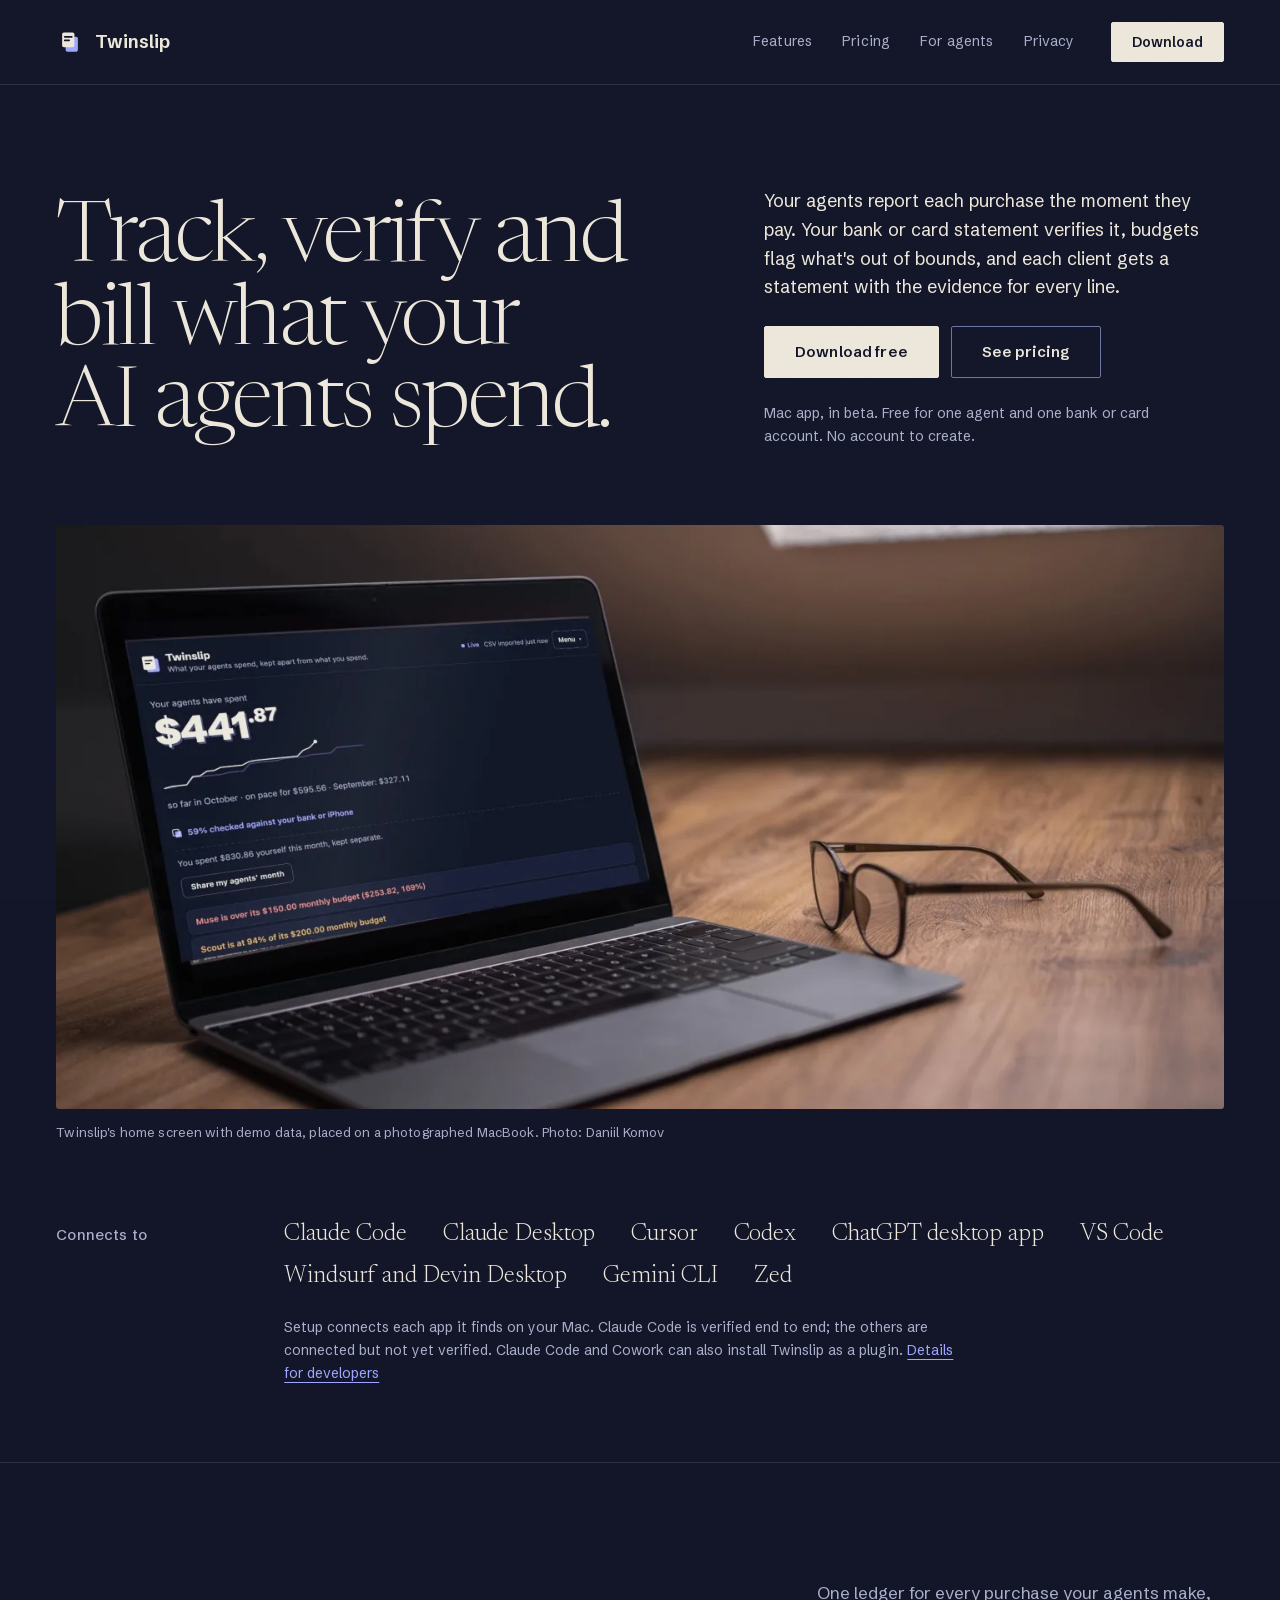
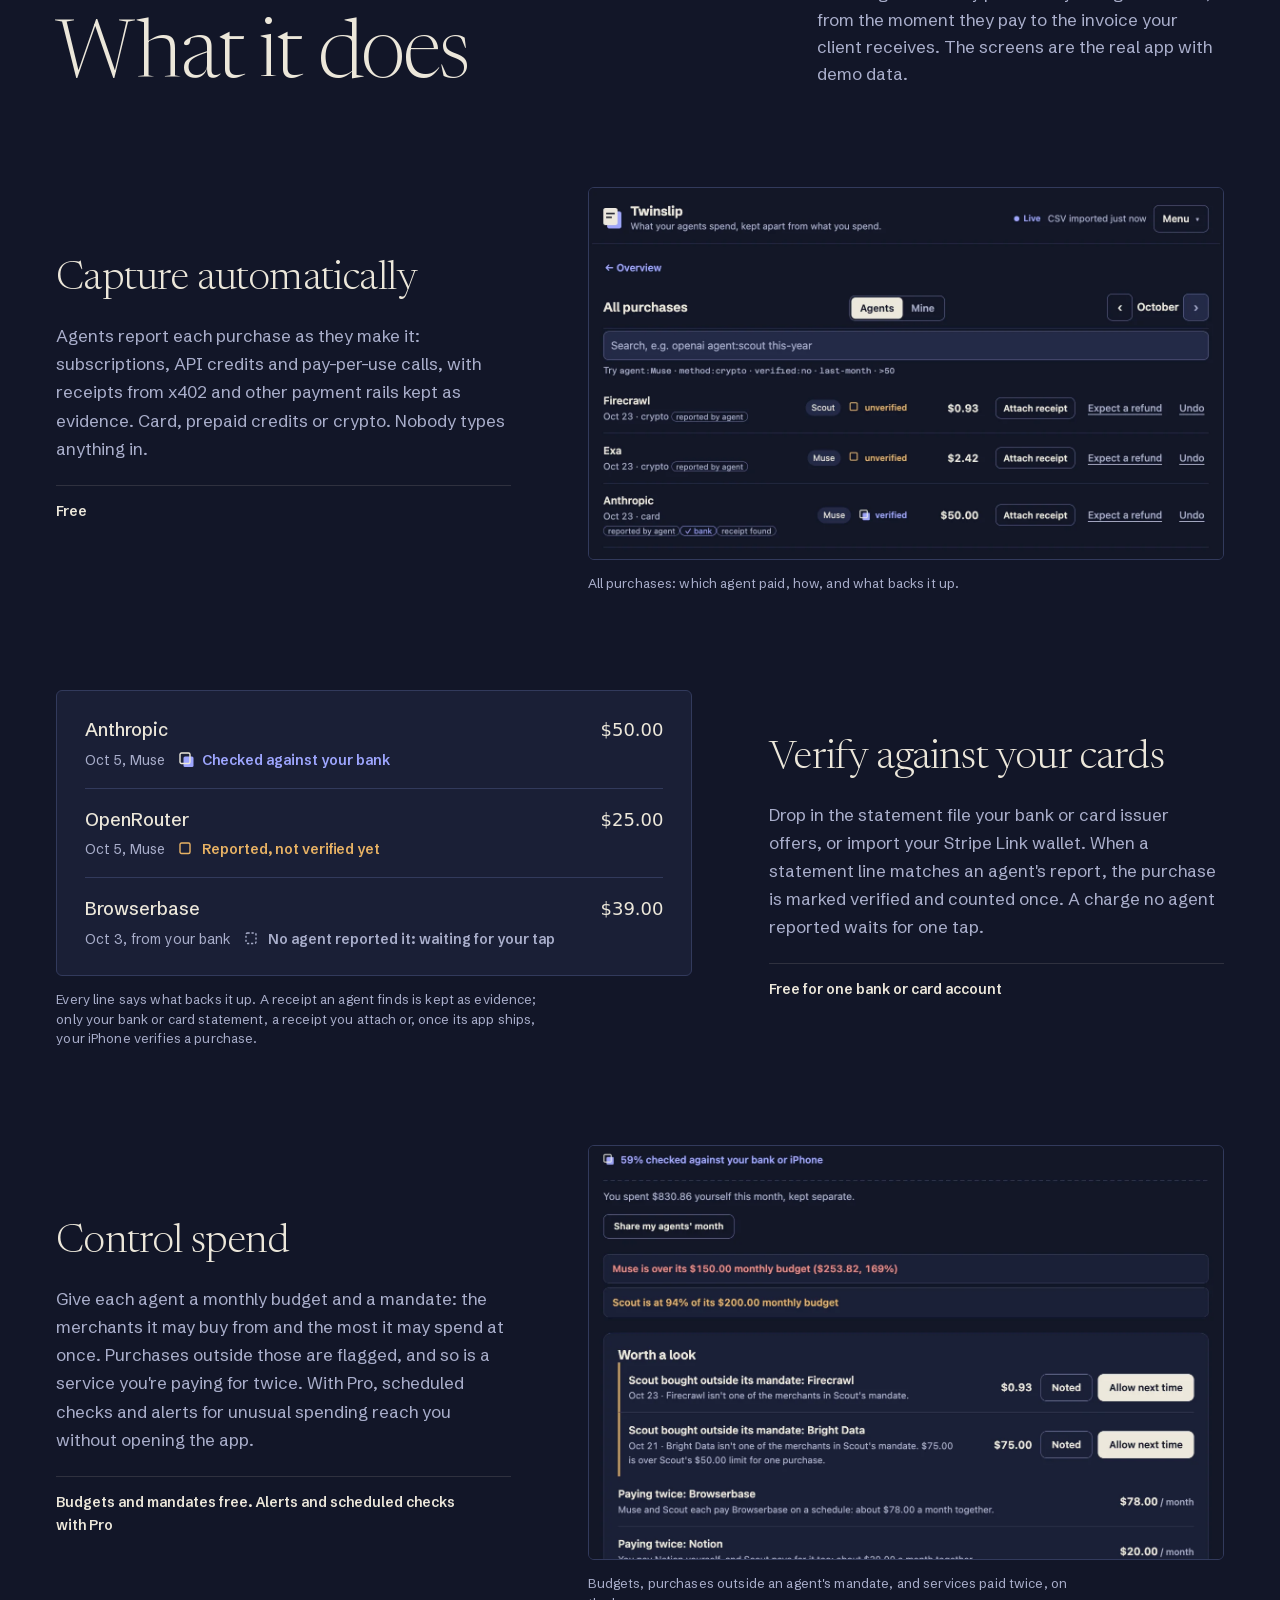
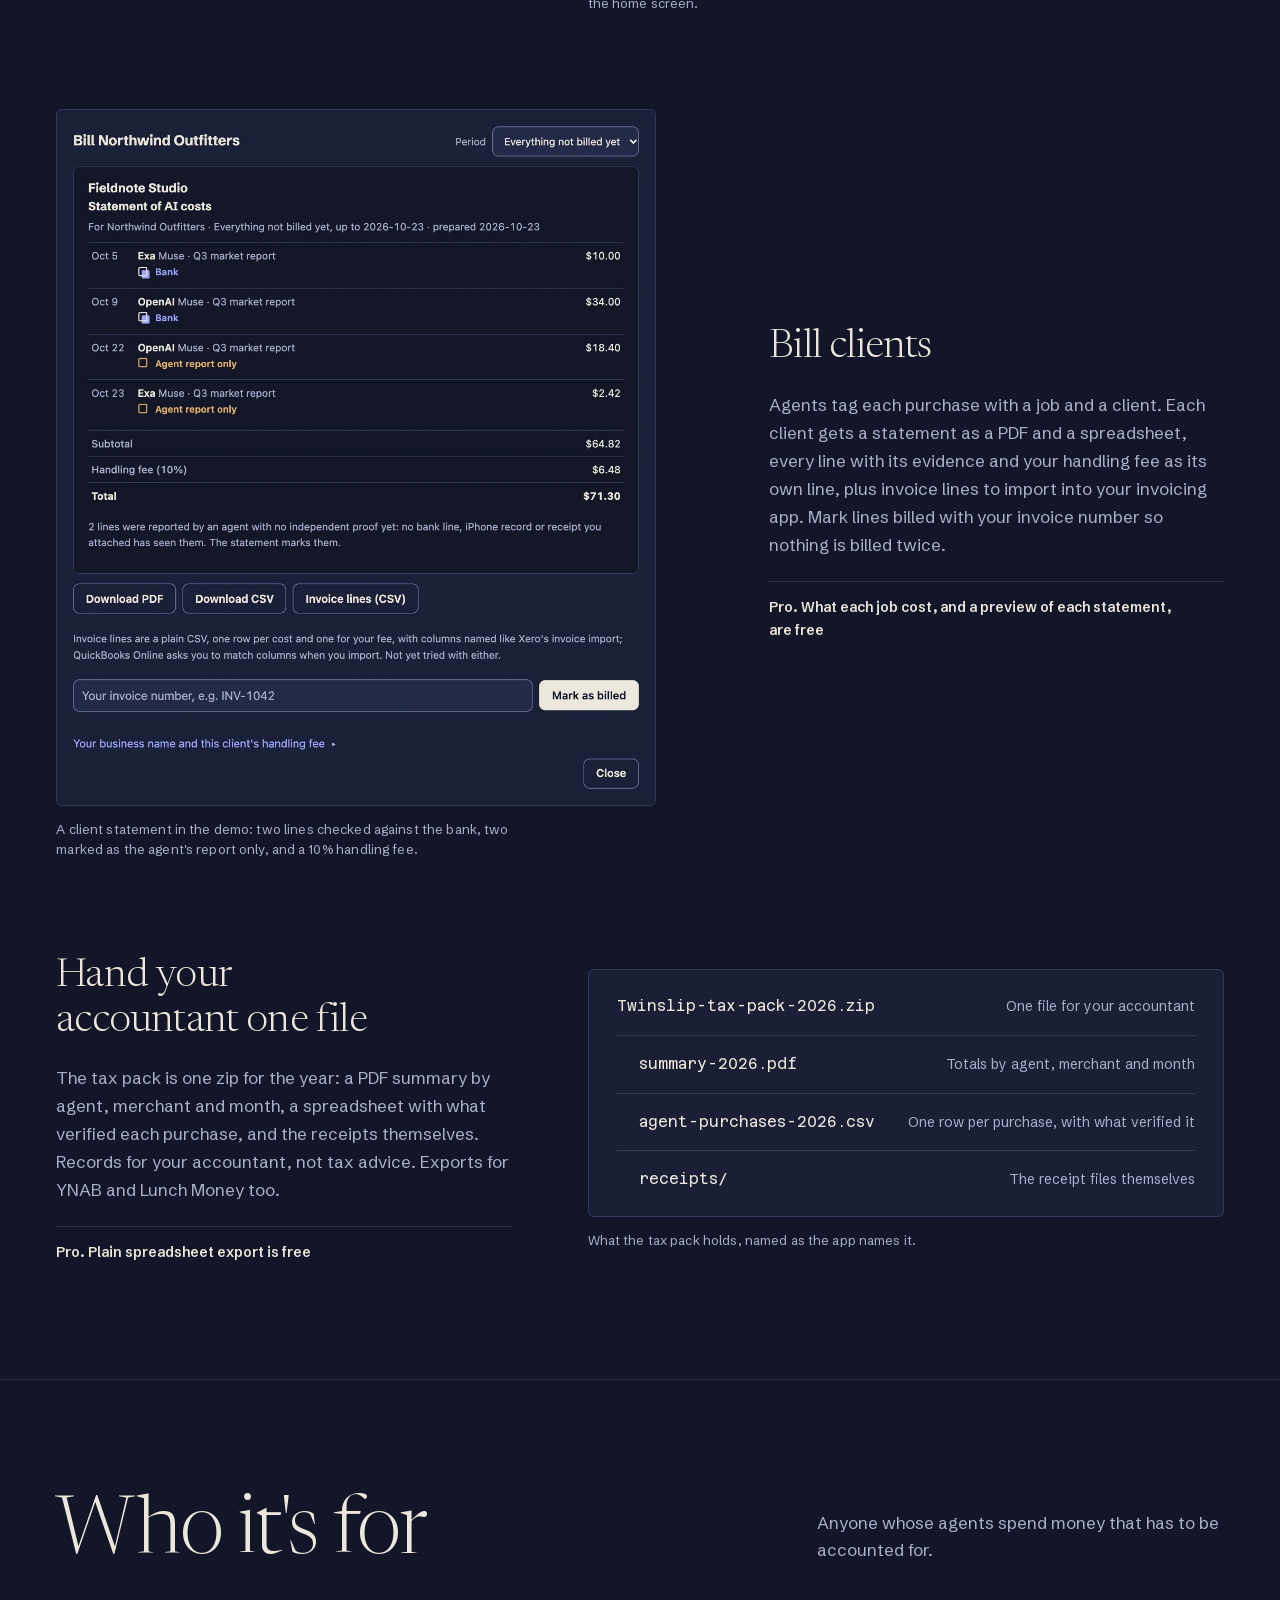
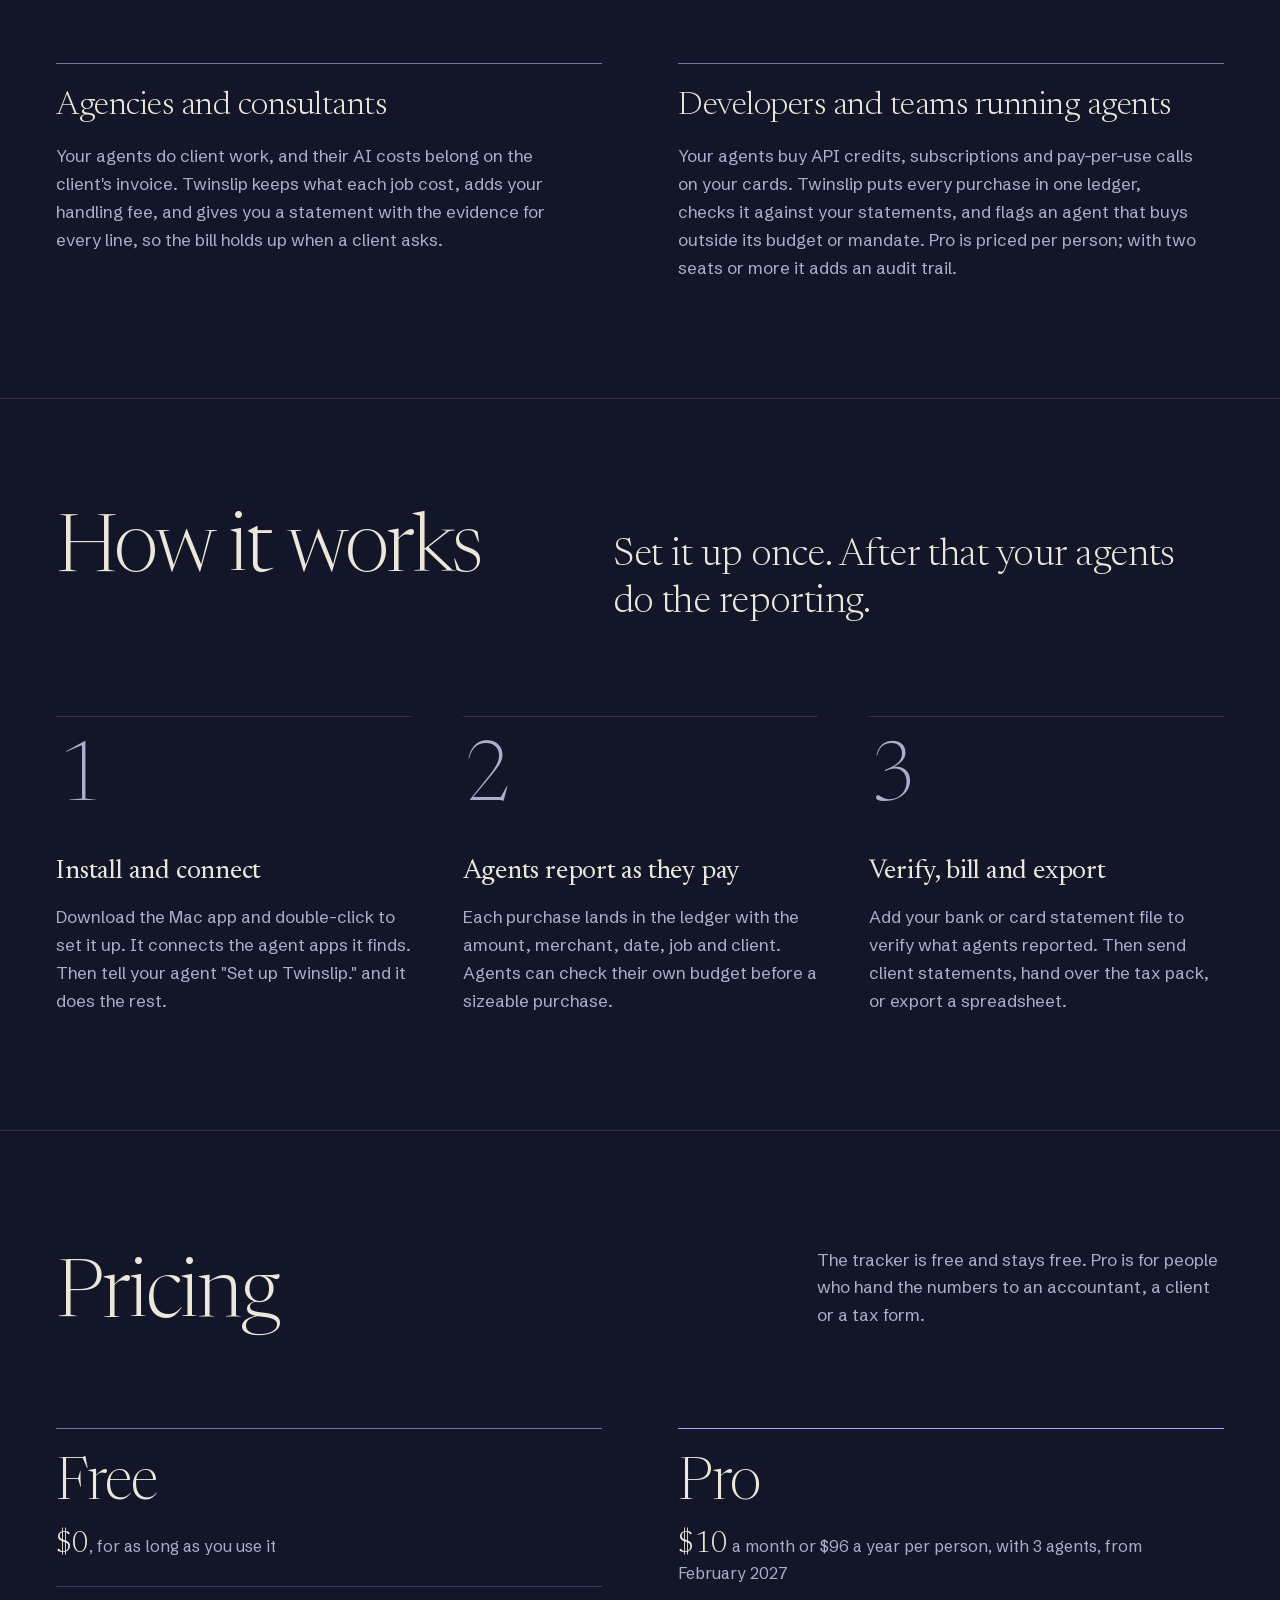
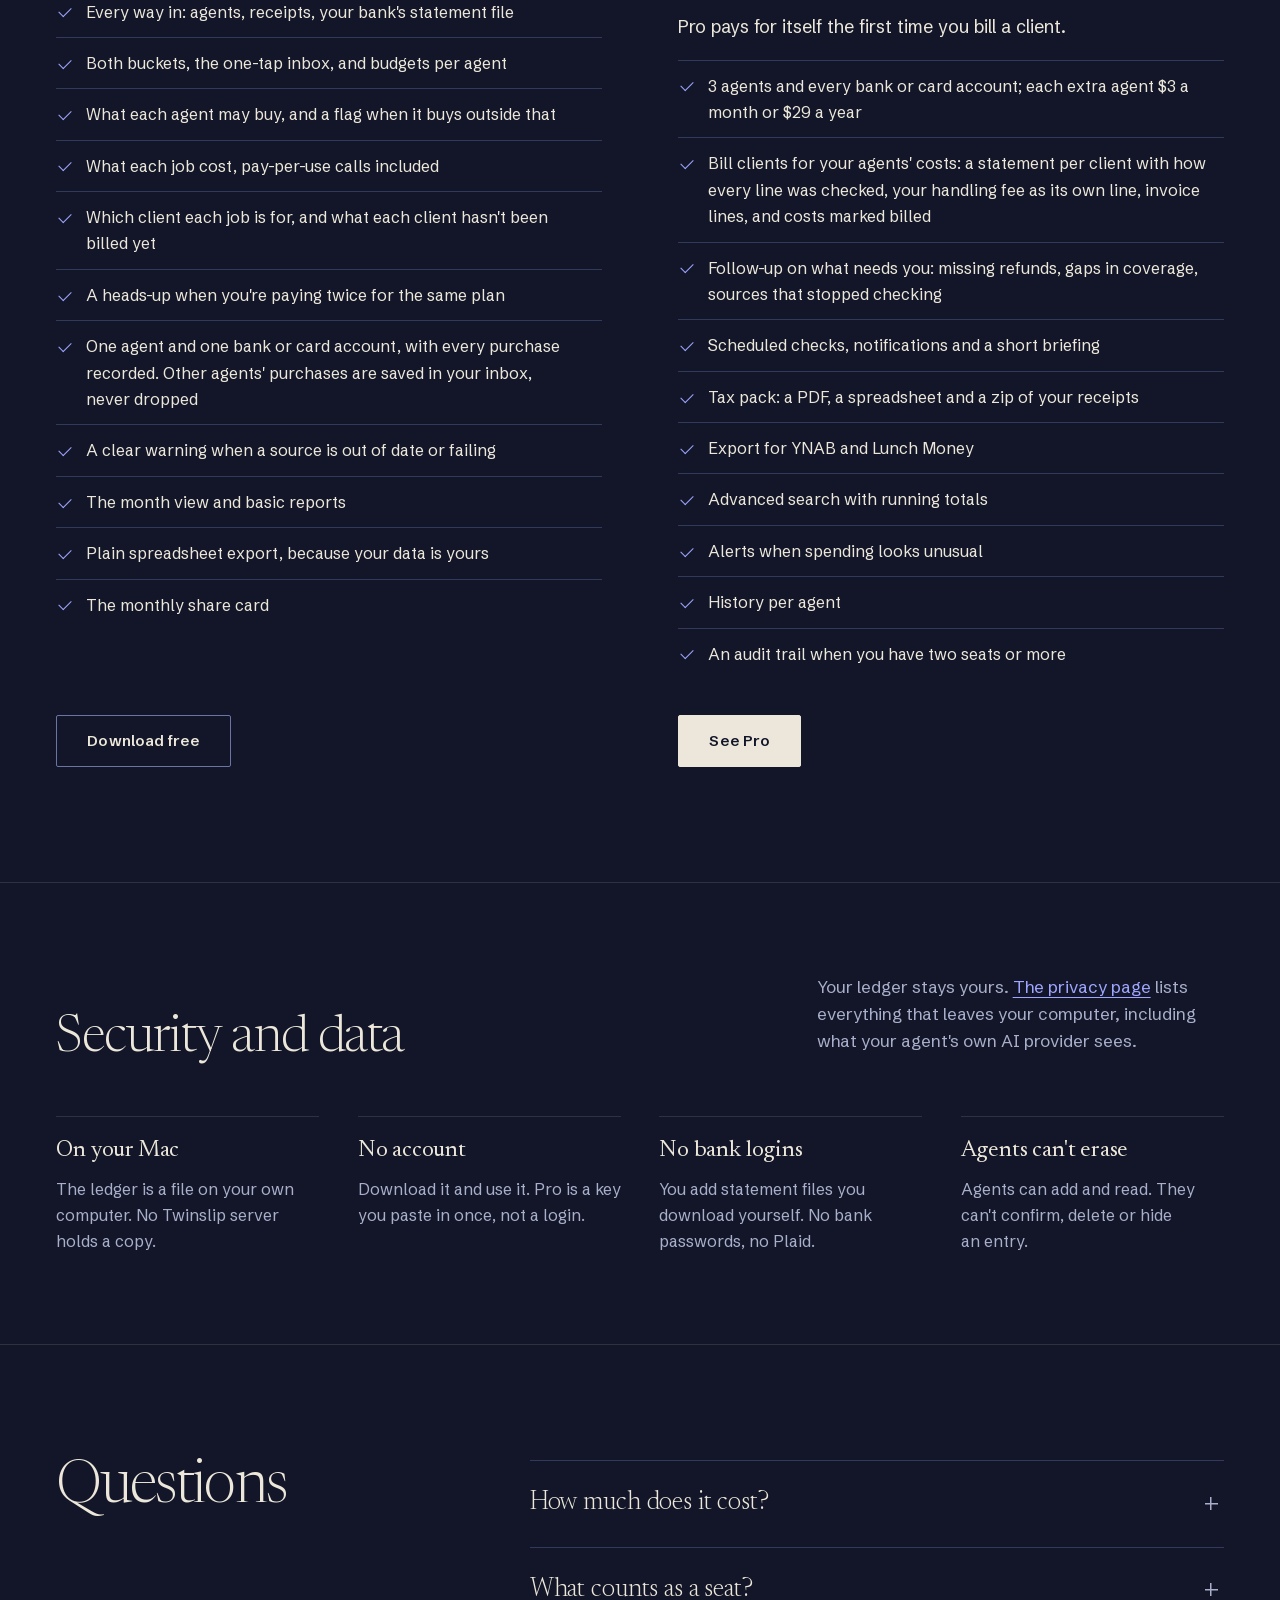
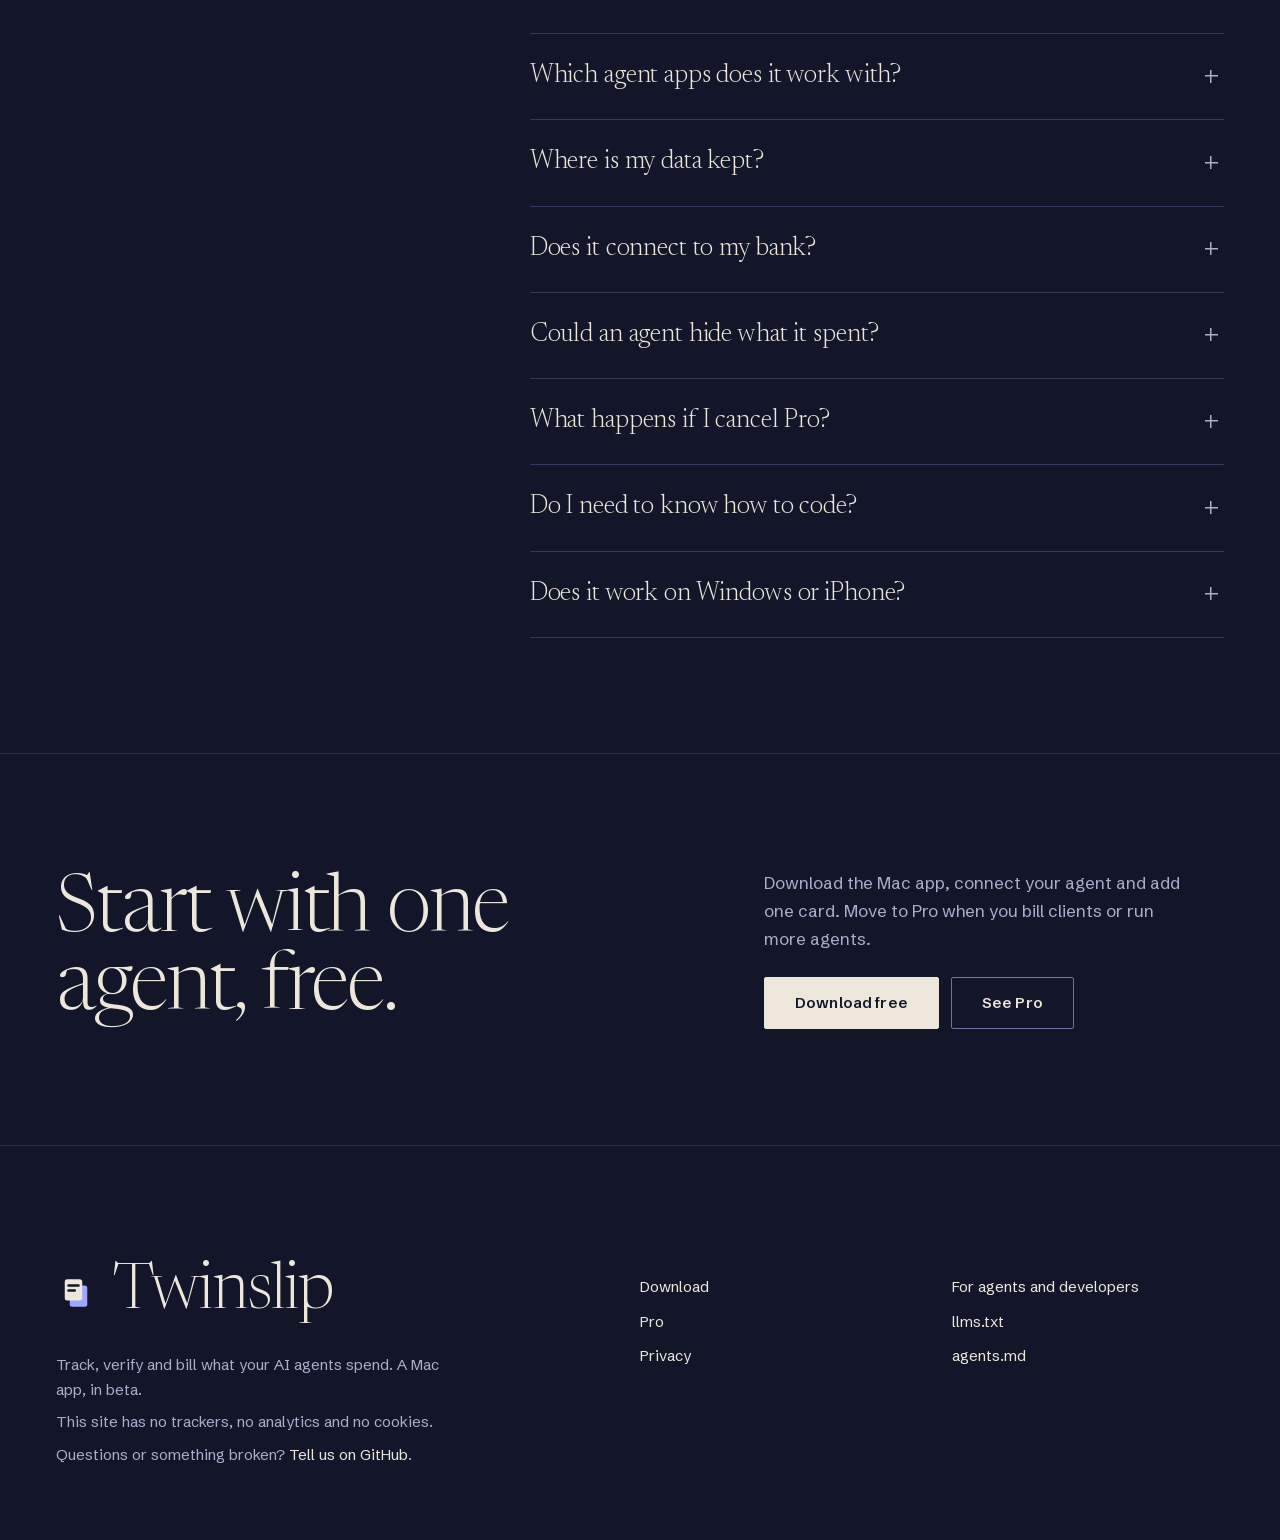
==== commit 1bee2220: "Publish 2026-10-23 16:12" ====
--- a/index.html
+++ b/index.html
@@ -243,10 +243,10 @@
         </div>
         <div class="plan pro">
           <h3>Pro</h3>
-          <p class="price"><b>$10</b> a month or $96 a year per person, from February 2027</p>
+          <p class="price"><b>$10</b> a month or $96 a year per person, with 3 agents, from February 2027</p>
           <p>Pro pays for itself the first time you bill a client.</p>
           <ul class="ticks">
-            <li>Every agent and every bank or card account</li>
+            <li>3 agents and every bank or card account; each extra agent $3 a month or $29 a year</li>
             <li>Bill clients for your agents' costs: a statement per client with how every line was checked, your handling fee as its own line, invoice lines, and costs marked billed</li>
             <li>Follow-up on what needs you: missing refunds, gaps in coverage, sources that stopped checking</li>
             <li>Scheduled checks, notifications and a short briefing</li>
@@ -284,11 +284,11 @@
       <div class="faq">
         <details>
           <summary>How much does it cost?</summary>
-          <div class="a"><p>Free covers one agent and one bank or card account, with every purchase, all your history and plain export. Pro is $10 a month or $96 a year per person and covers every agent and every account, plus client billing, alerts, the tax pack and accounting exports. Pro opens in February 2027; anyone who buys by 15 April 2027 pays $72 a year for as long as they stay subscribed. <a href="pro.html">See Pro</a>.</p></div>
+          <div class="a"><p>Free covers one agent and one bank or card account, with every purchase, all your history and plain export. Pro is $10 a month or $96 a year per person, with 3 agents and every account; each extra agent is $3 a month or $29 a year. It adds client billing, alerts, the tax pack and accounting exports. Pro opens in February 2027; anyone who buys by 15 April 2027 pays $72 a year for as long as they stay subscribed. <a href="pro.html">See Pro</a>.</p></div>
         </details>
         <details>
           <summary>What counts as a seat?</summary>
-          <div class="a"><p>A seat is one person, not an agent or a device, on up to two of their computers. With two seats or more, Pro also keeps an audit trail.</p></div>
+          <div class="a"><p>A seat is one person, not an agent or a device, on up to two of their computers. Each seat comes with 3 agents. With two seats or more, Pro also keeps an audit trail.</p></div>
         </details>
         <details>
           <summary>Which agent apps does it work with?</summary>
@@ -308,7 +308,7 @@
         </details>
         <details>
           <summary>What happens if I cancel Pro?</summary>
-          <div class="a"><p>The Pro tools switch off when the time you paid for runs out. Your data stays exactly where it is, and everything already counted stays counted. From then on, purchases from agents beyond the free one wait in your inbox, saved in full.</p></div>
+          <div class="a"><p>You keep what you paid for. Pro keeps working in every version of Twinslip released before your subscription ends; newer versions run as Free until you renew, and your data is never touched. Everything already counted stays counted; in a version that runs as Free, purchases from agents beyond the free one wait in your inbox, saved in full.</p></div>
         </details>
         <details>
           <summary>Do I need to know how to code?</summary>
